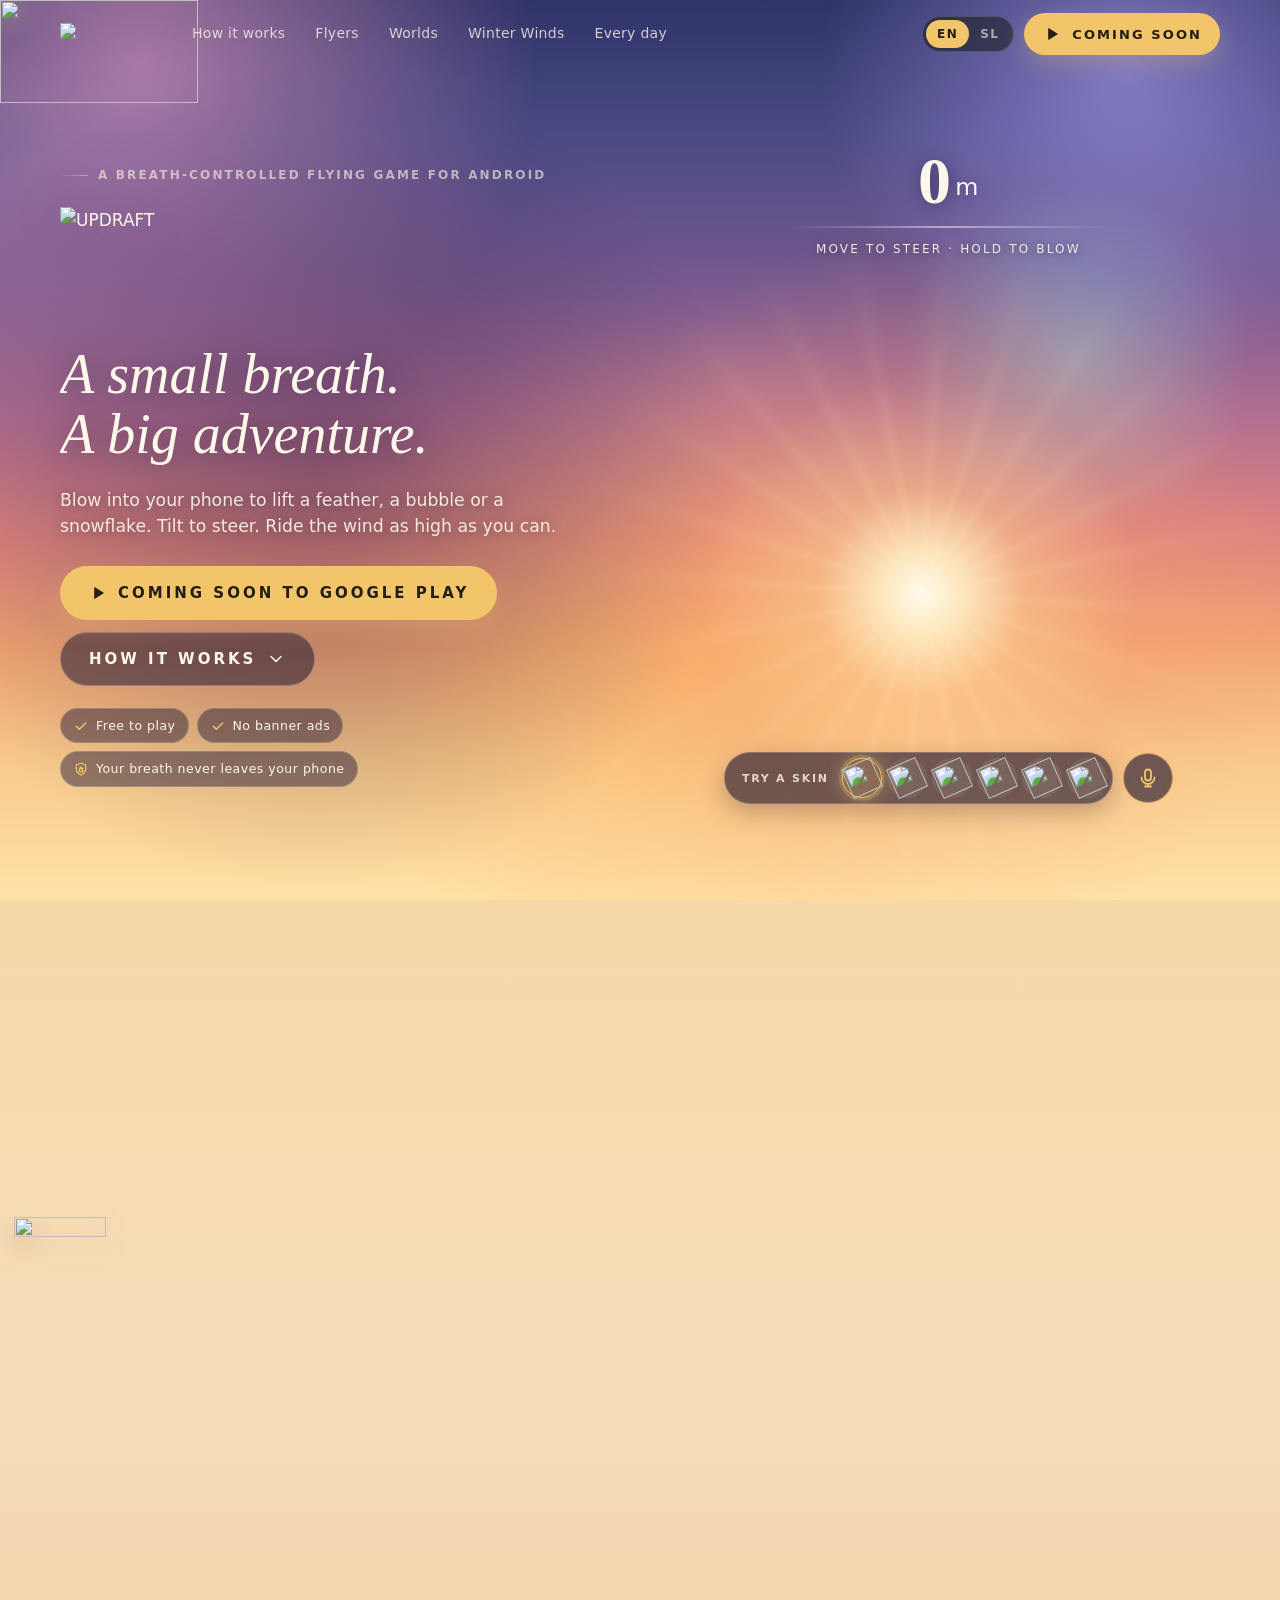
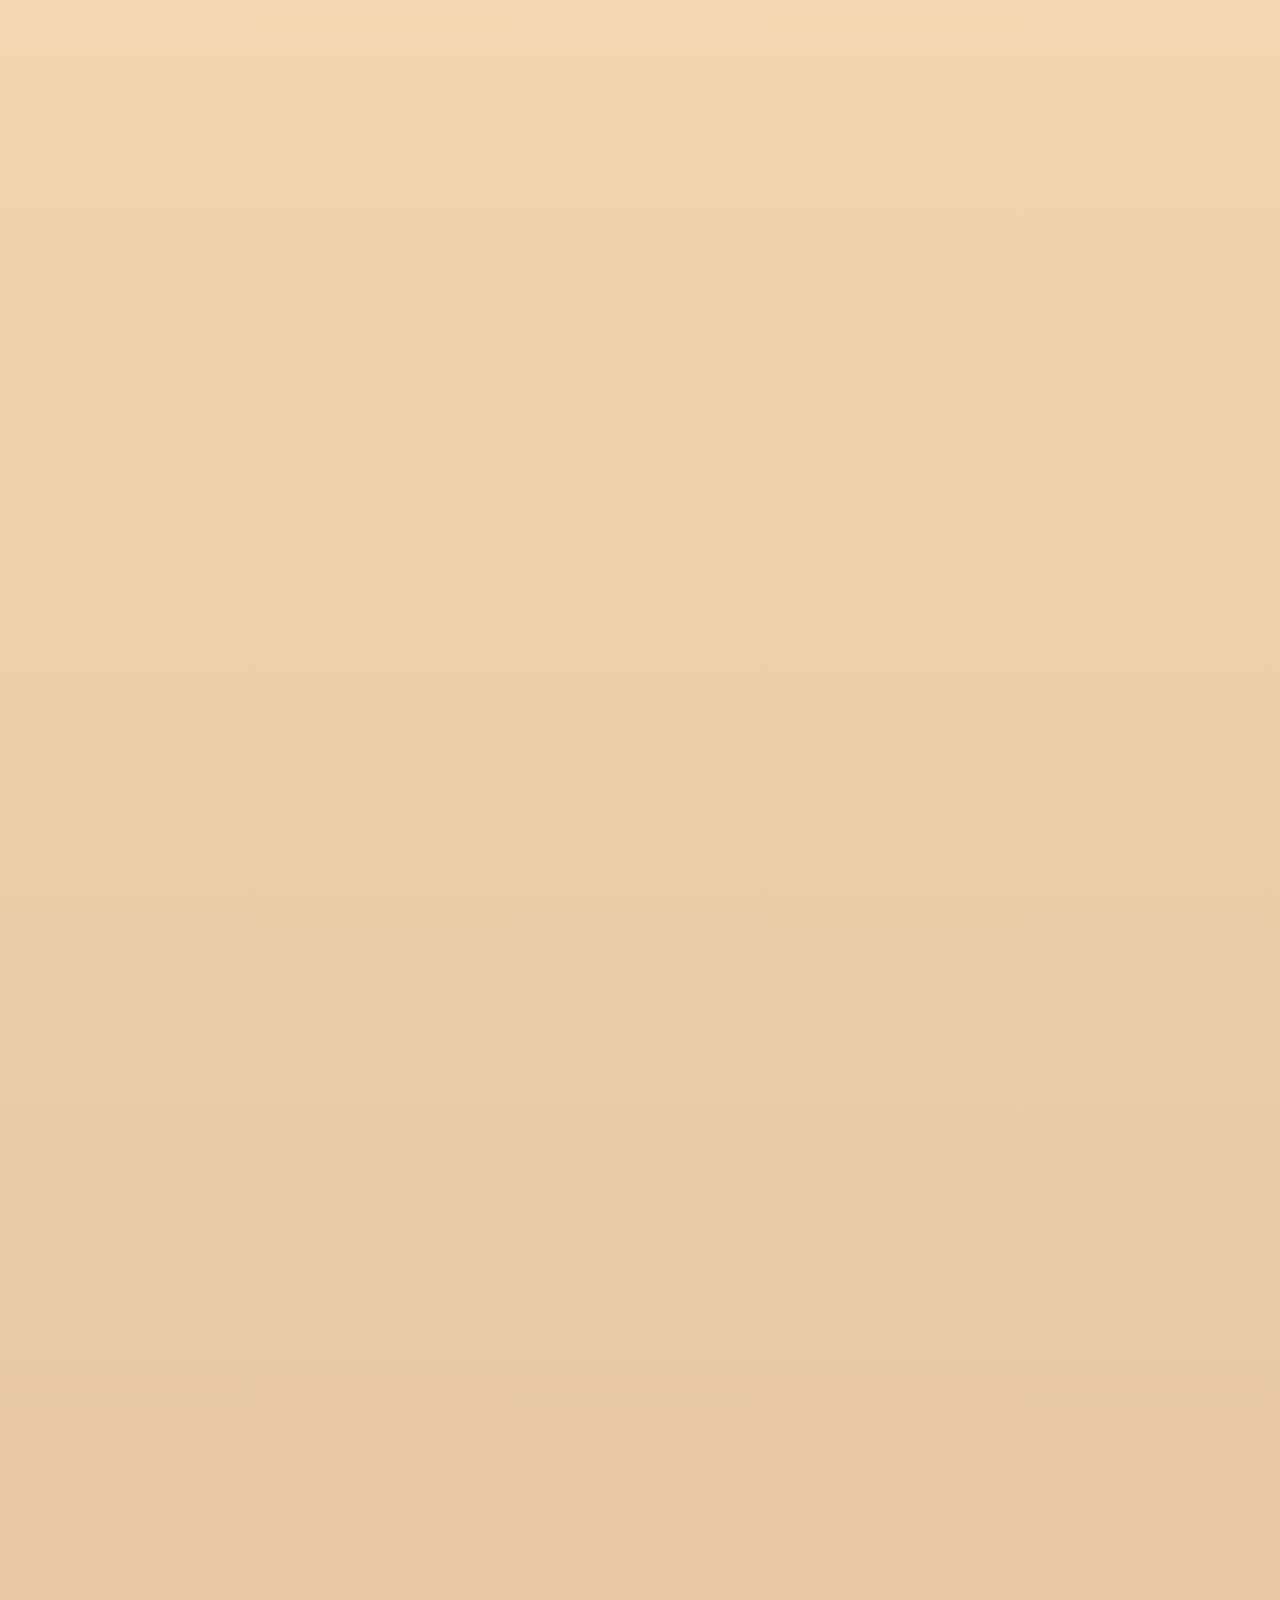
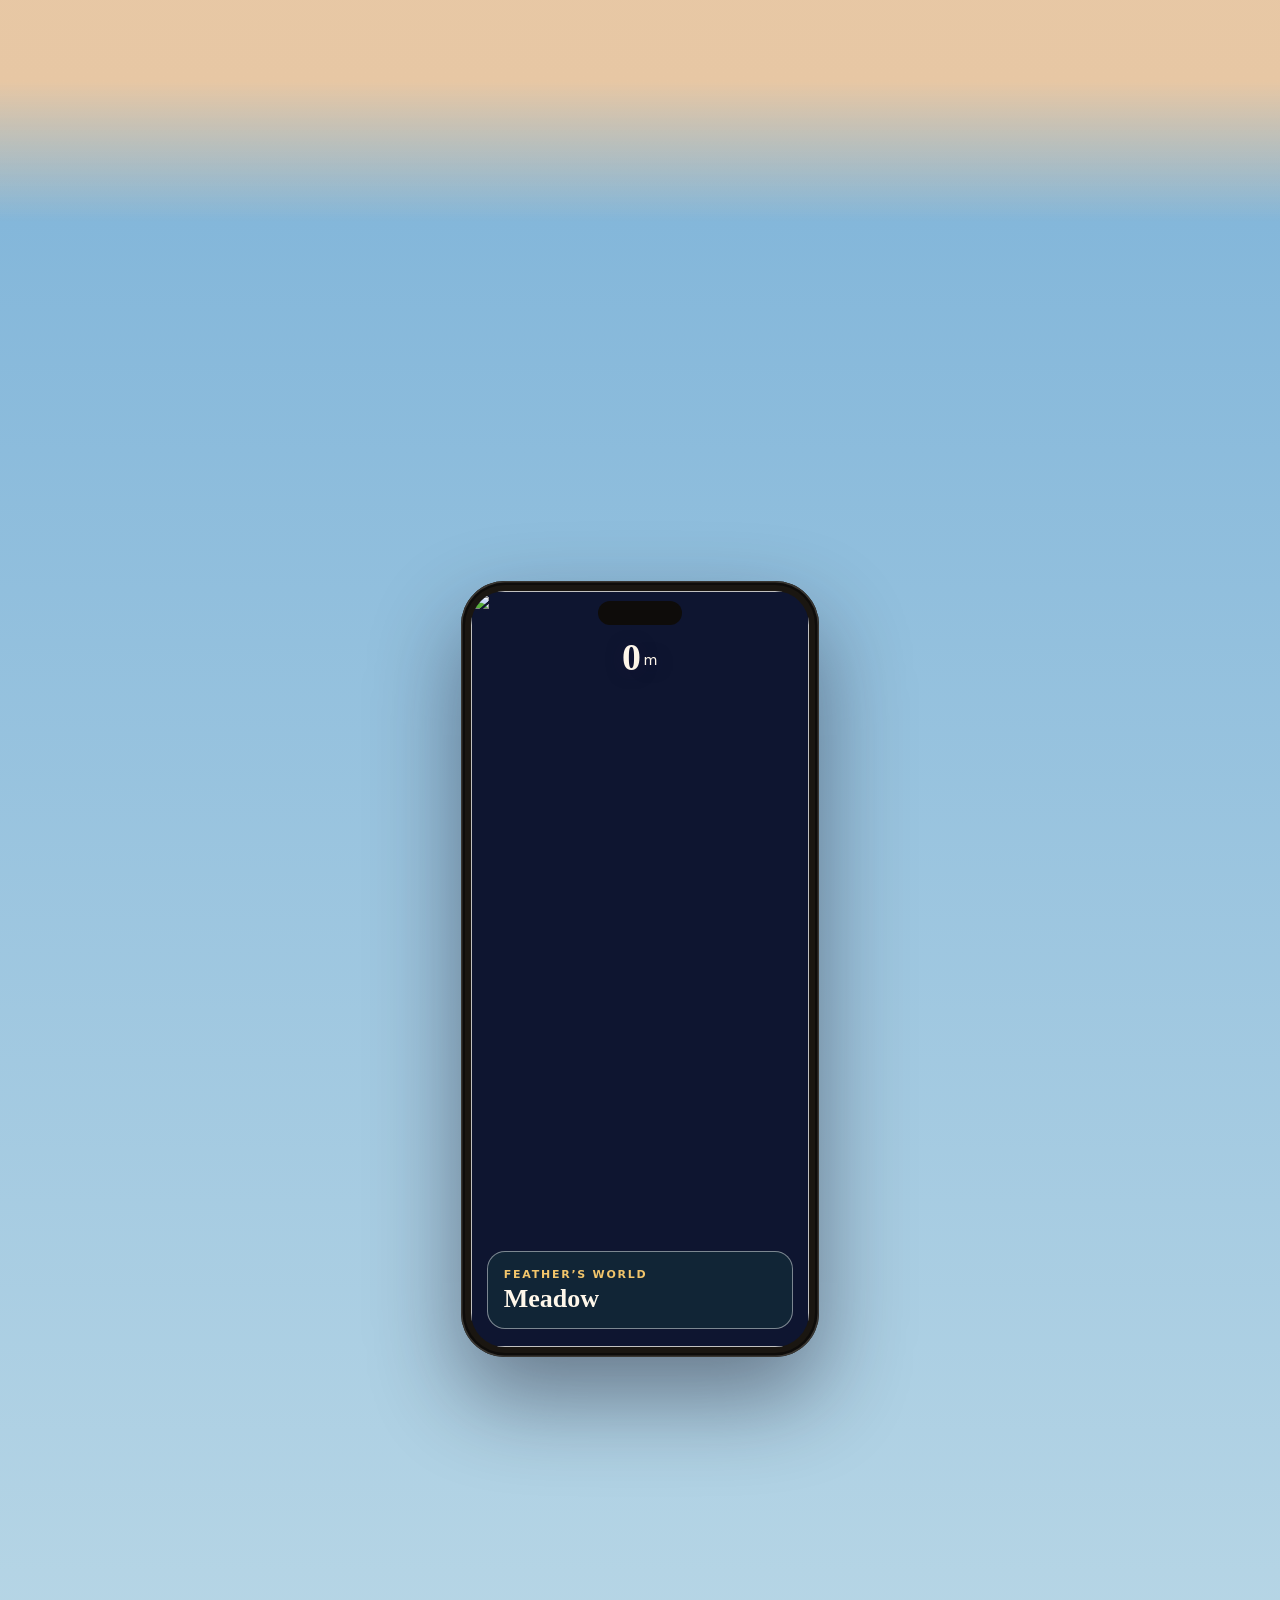
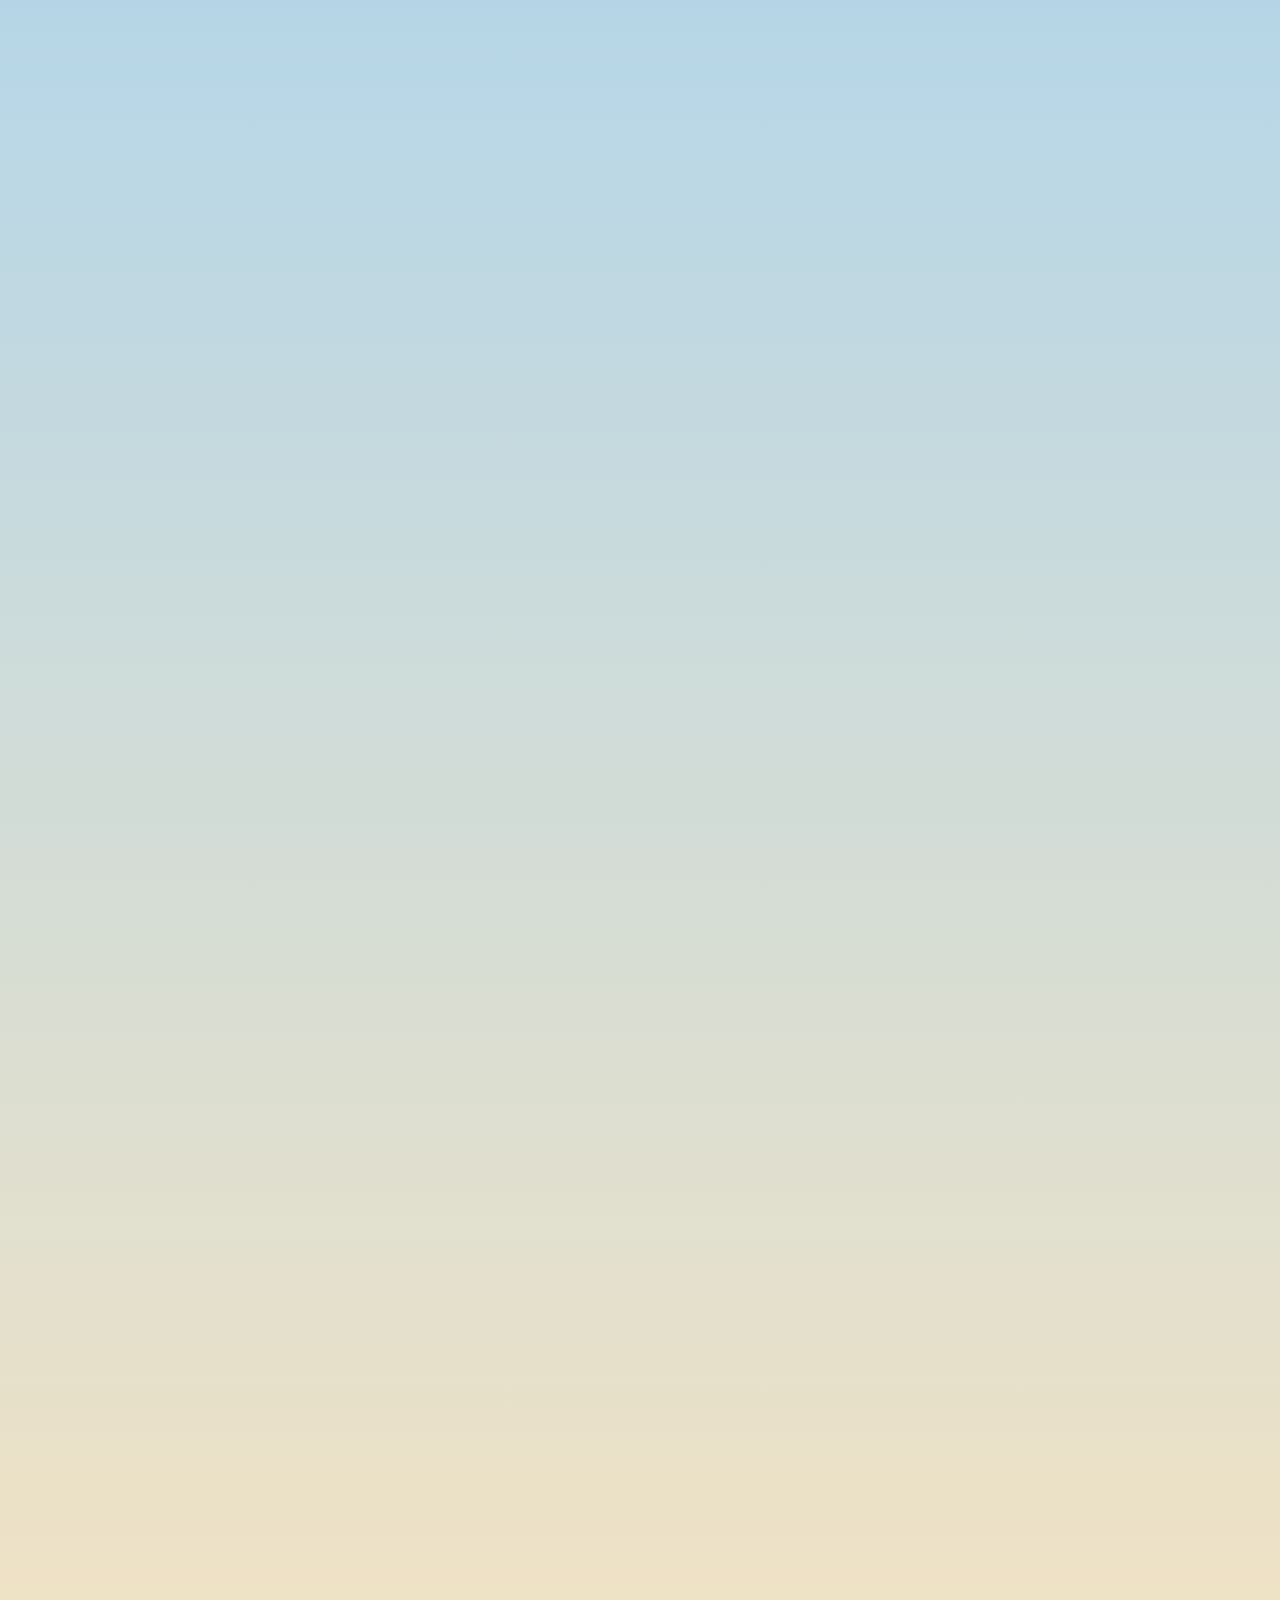
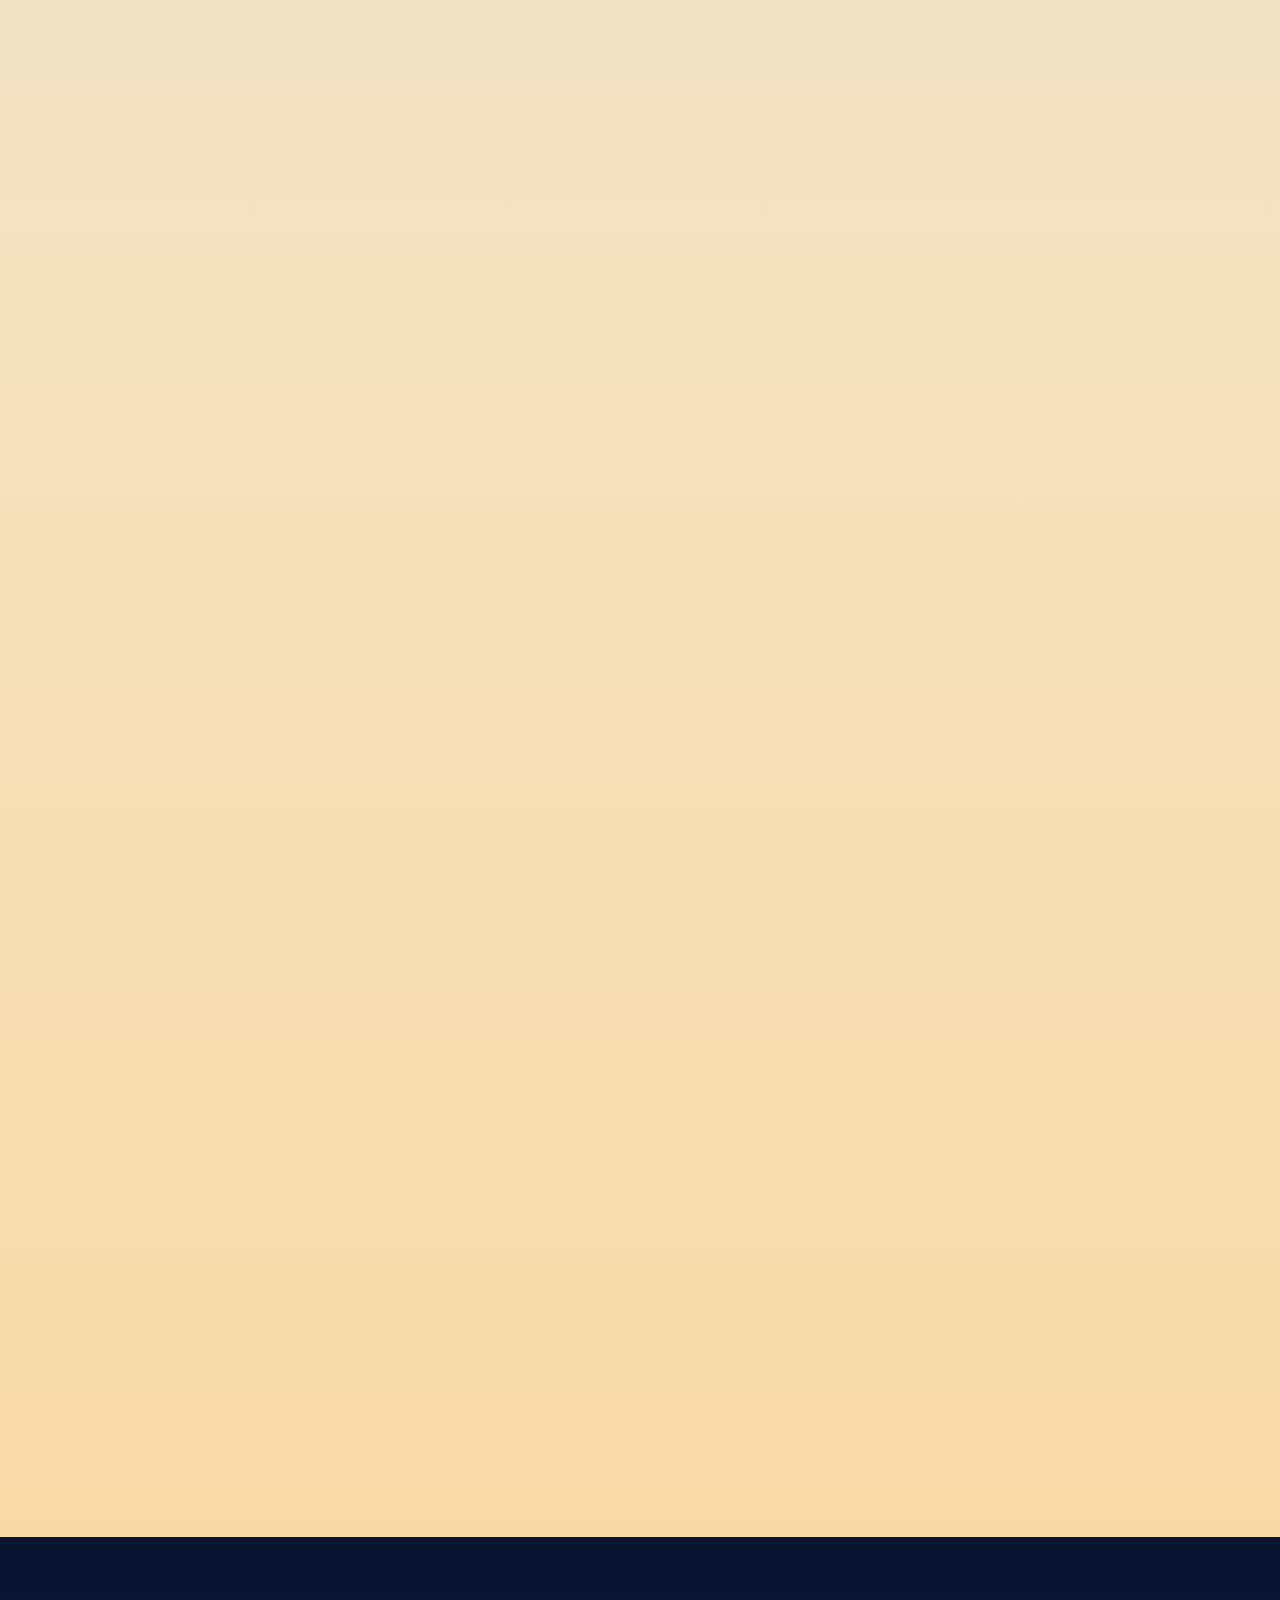
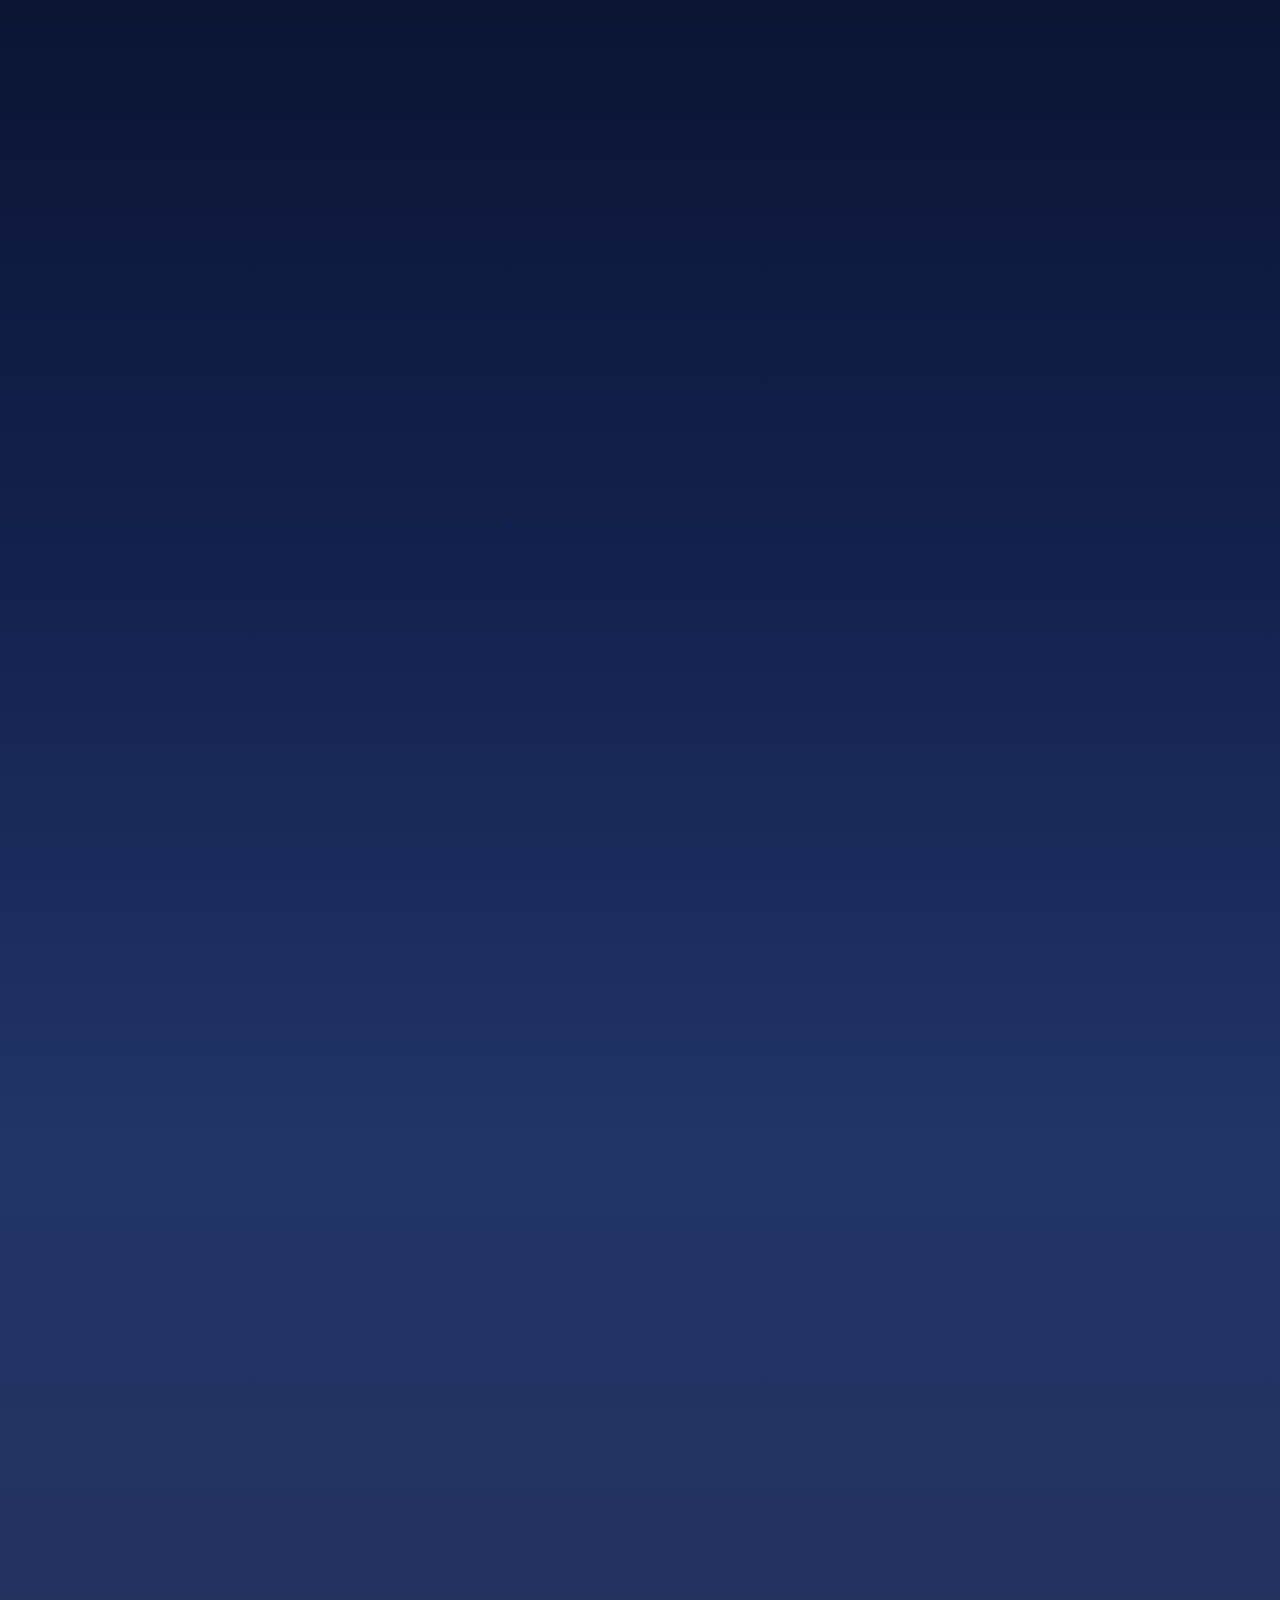
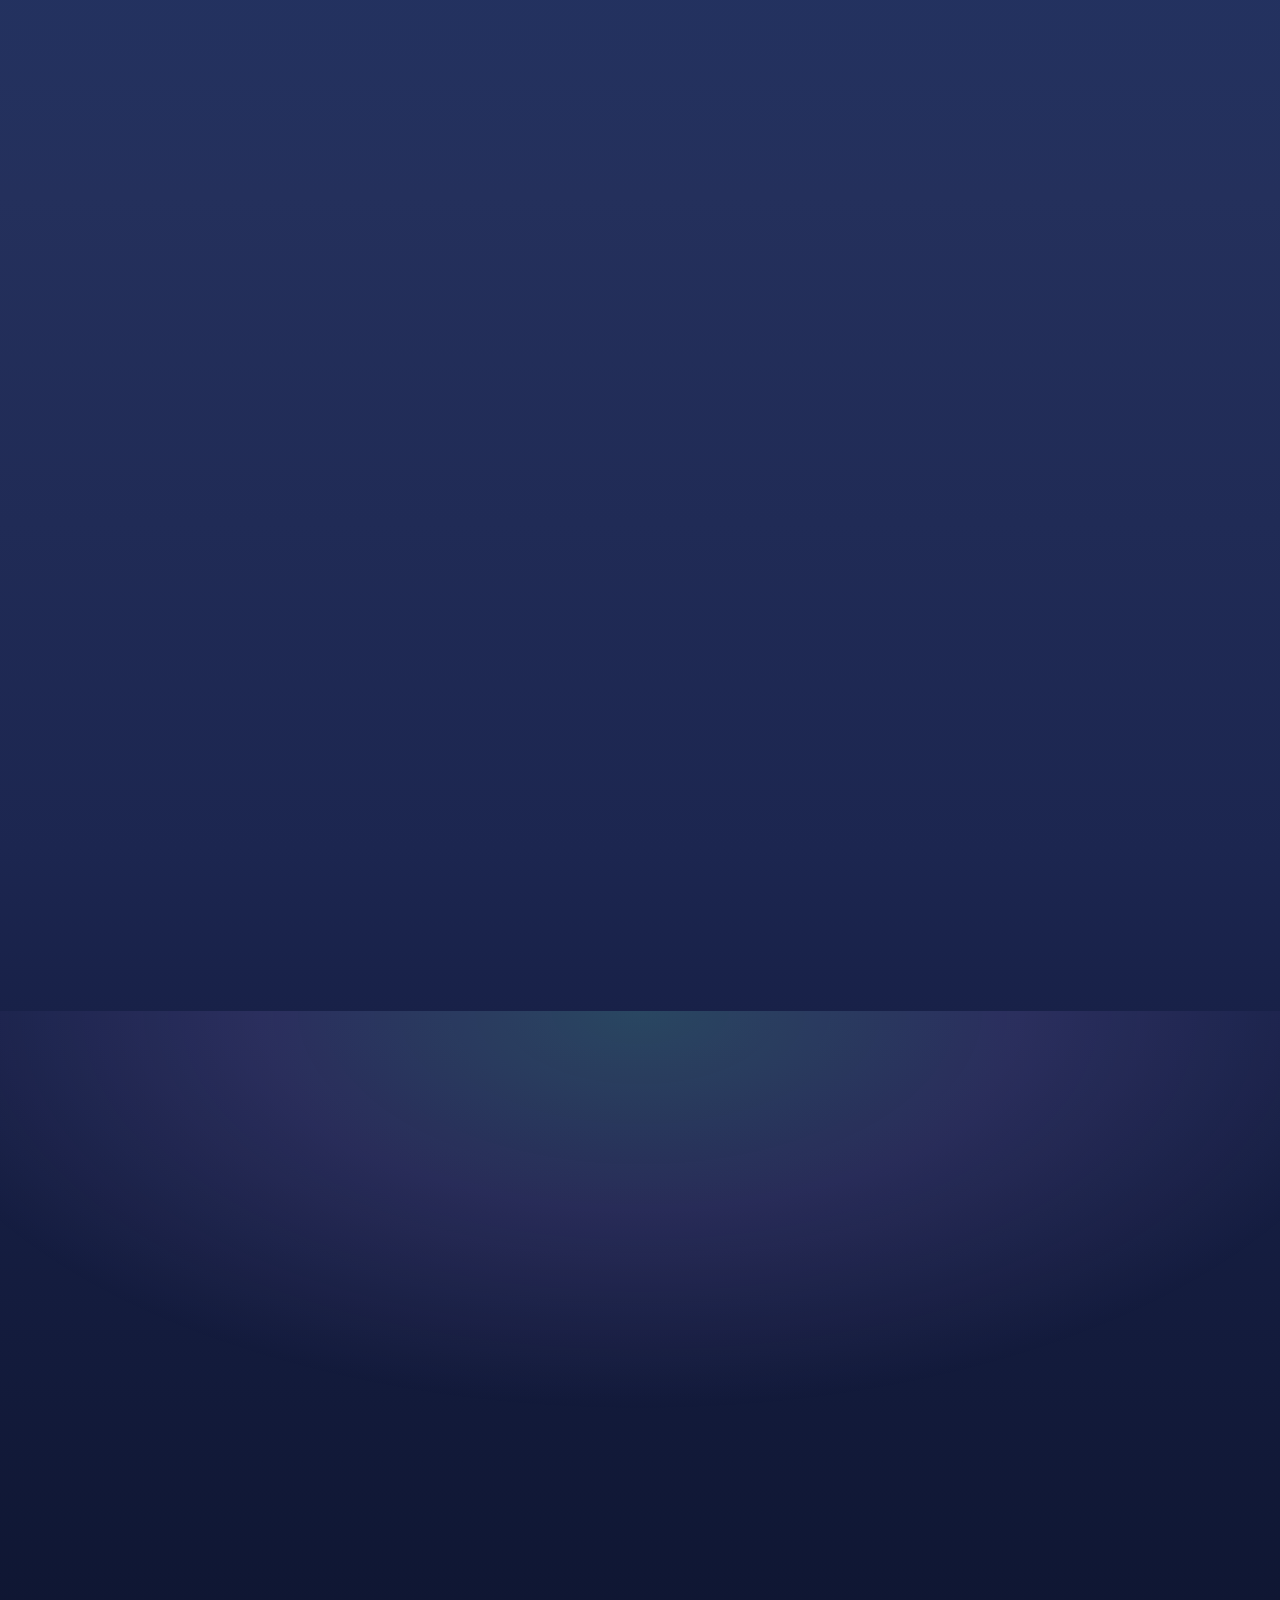
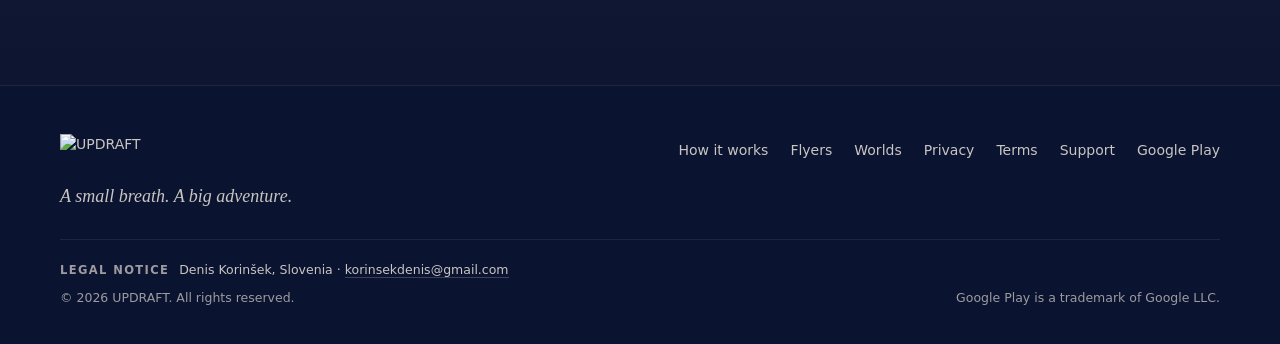
==== index.html @ 382e3b41 "Legal review update: privacy policy, terms, legal notice, com.updraft - Privacy policy rewritten (EN" ====
<!DOCTYPE html>
<html lang="en" class="no-js">
<head>
<meta charset="utf-8">
<meta name="viewport" content="width=device-width, initial-scale=1, viewport-fit=cover">
<title>UPDRAFT — A small breath. A big adventure.</title>
<meta name="description" content="UPDRAFT is a breath-controlled flying game for Android. Blow into your phone to lift a feather, a bubble or a snowflake, tilt to steer and ride the wind as high as you can.">
<meta name="theme-color" content="#4A5674">
<link rel="canonical" href="https://deniskorinsek.github.io/updraft/">
<meta property="og:type" content="website">
<meta property="og:title" content="UPDRAFT — A small breath. A big adventure.">
<meta property="og:description" content="Blow into your phone to lift a feather, a bubble or a snowflake. Tilt to steer. Ride the wind as high as you can. Coming soon to Google Play.">
<meta property="og:image" content="https://deniskorinsek.github.io/updraft/assets/brand/og.jpg">
<meta property="og:image:width" content="1200">
<meta property="og:image:height" content="630">
<meta property="og:url" content="https://deniskorinsek.github.io/updraft/">
<meta property="og:locale" content="en_US">
<meta property="og:locale:alternate" content="sl_SI">
<meta name="twitter:card" content="summary_large_image">
<link rel="icon" href="assets/brand/favicon-32.png" sizes="32x32">
<link rel="icon" href="assets/brand/icon.svg" type="image/svg+xml">
<link rel="apple-touch-icon" href="assets/brand/apple-touch-icon.png">
<link rel="manifest" href="site.webmanifest">
<link rel="preload" href="assets/fonts/cormorant-garamond-latin-600-normal.woff2" as="font" type="font/woff2" crossorigin>
<link rel="preload" href="assets/fonts/cormorant-garamond-latin-500-italic.woff2" as="font" type="font/woff2" crossorigin>
<link rel="preload" href="assets/fonts/jost-latin-400-normal.woff2" as="font" type="font/woff2" crossorigin>
<link rel="stylesheet" href="assets/fonts/fonts.css">
<link rel="stylesheet" href="css/site.css">
<script>document.documentElement.className = document.documentElement.className.replace('no-js', 'js');</script>
<script type="application/ld+json">
{"@context":"https://schema.org","@type":"VideoGame","name":"UPDRAFT","applicationCategory":"Game","operatingSystem":"Android","gamePlatform":"Android","description":"A breath-controlled flying game. Blow into your phone to lift a feather, a bubble or a snowflake, tilt to steer and ride the wind as high as you can.","offers":{"@type":"Offer","price":"0","priceCurrency":"EUR"},"genre":["Arcade","Casual","Skill"]}
</script>
</head>
<body>
<svg xmlns="http://www.w3.org/2000/svg" style="display:none"><symbol id="i-mic" viewBox="0 0 24 24"><path d="M12,3.5 H12 A3,3 0 0 1 15,6.5 V11.5 A3,3 0 0 1 12,14.5 H12 A3,3 0 0 1 9,11.5 V6.5 A3,3 0 0 1 12,3.5 Z" fill="none" stroke="currentColor" stroke-width="1.8" stroke-linecap="round" stroke-linejoin="round"/><path d="M5.5 11.5a6.5 6.5 0 0 0 13 0M12 18v2.5M9 20.5h6" fill="none" stroke="currentColor" stroke-width="1.8" stroke-linecap="round" stroke-linejoin="round"/></symbol><symbol id="i-tilt" viewBox="0 0 24 24"><path d="M10,3.5 H14 A2,2 0 0 1 16,5.5 V16.5 A2,2 0 0 1 14,18.5 H10 A2,2 0 0 1 8,16.5 V5.5 A2,2 0 0 1 10,3.5 Z" fill="none" stroke="currentColor" stroke-width="1.8" stroke-linecap="round" stroke-linejoin="round"/><path d="M3.5 15a8.5 8.5 0 0 0 4.5 5.5M20.5 15a8.5 8.5 0 0 1-4.5 5.5" fill="none" stroke="currentColor" stroke-width="1.8" stroke-linecap="round" stroke-linejoin="round"/><path d="M11 15.5h2" fill="none" stroke="currentColor" stroke-width="1.8" stroke-linecap="round" stroke-linejoin="round"/></symbol><symbol id="i-wind" viewBox="0 0 24 24"><path d="M8.69,11.93 L8.59,11.82 L8.47,11.73 L8.32,11.67 L8.14,11.63 L7.95,11.64 L7.75,11.69 L7.55,11.78 L7.36,11.92 L7.2,12.11 L7.07,12.33 L6.97,12.59 L6.93,12.88 L6.95,13.18 L7.02,13.49 L7.16,13.79 L7.35,14.08 L7.61,14.33 L7.92,14.54 L8.28,14.69 L8.68,14.78 L9.1,14.8 L9.53,14.73 L9.95,14.58 L10.36,14.36 L10.72,14.05 L11.04,13.67 L11.28,13.23 L11.45,12.73 L11.53,12.2 L11.51,11.65 L11.39,11.1 L11.17,10.56 L10.85,10.06 L10.43,9.62 L9.92,9.24 L9.35,8.96 L8.72,8.78 L8.05,8.72 L7.37,8.78 L6.7,8.96 L6.05,9.26 L5.46,9.69 L4.94,10.22 L4.52,10.85 L4.21,11.56 L4.02,12.32 L3.98,13.13 L4.08,13.94 L4.32,14.73 L4.72,15.48 L5.24,16.17 L5.89,16.75 L6.65,17.22 L7.49,17.56 L8.4,17.74 L9.33,17.76 L10.27,17.61 L11.18,17.29 L12.04,16.81 L12.81,16.18 L13.46,15.41 L13.97,14.52 L14.32,13.54 L14.5,12.5 C17.3,12.5 19.3,9.5 22.5,10.1" fill="none" stroke="currentColor" stroke-width="1.8" stroke-linecap="round" stroke-linejoin="round"/></symbol><symbol id="i-wind_dust" viewBox="0 0 24 24"><path d="M12 3c.6 4.2 2.8 6.4 7 7-4.2.6-6.4 2.8-7 7-.6-4.2-2.8-6.4-7-7 4.2-.6 6.4-2.8 7-7z" fill="currentColor"/></symbol><symbol id="i-leaderboard" viewBox="0 0 24 24"><path d="M4 20V13h5v7M9 20V8.5h6V20M15 20v-9h5v9" fill="none" stroke="currentColor" stroke-width="1.8" stroke-linecap="round" stroke-linejoin="round"/><path d="M3 20h18" fill="none" stroke="currentColor" stroke-width="1.8" stroke-linecap="round" stroke-linejoin="round"/></symbol><symbol id="i-calendar" viewBox="0 0 24 24"><path d="M6.5,5.5 H17.5 A2.5,2.5 0 0 1 20,8.0 V17.5 A2.5,2.5 0 0 1 17.5,20.0 H6.5 A2.5,2.5 0 0 1 4,17.5 V8.0 A2.5,2.5 0 0 1 6.5,5.5 Z" fill="none" stroke="currentColor" stroke-width="1.8" stroke-linecap="round" stroke-linejoin="round"/><path d="M4 10h16M8.5 3.5v4M15.5 3.5v4" fill="none" stroke="currentColor" stroke-width="1.8" stroke-linecap="round" stroke-linejoin="round"/></symbol><symbol id="i-challenges" viewBox="0 0 24 24"><path d="M8 4h8v5a4 4 0 0 1-8 0V4z" fill="none" stroke="currentColor" stroke-width="1.8" stroke-linecap="round" stroke-linejoin="round"/><path d="M8 6H5.5a2.5 2.5 0 0 0 2.8 4M16 6h2.5a2.5 2.5 0 0 1-2.8 4" fill="none" stroke="currentColor" stroke-width="1.8" stroke-linecap="round" stroke-linejoin="round"/><path d="M12 13v4M8.5 20h7M10 17h4" fill="none" stroke="currentColor" stroke-width="1.8" stroke-linecap="round" stroke-linejoin="round"/></symbol><symbol id="i-collection" viewBox="0 0 24 24"><path d="M5.5,4 H9.5 A1.5,1.5 0 0 1 11,5.5 V9.5 A1.5,1.5 0 0 1 9.5,11 H5.5 A1.5,1.5 0 0 1 4,9.5 V5.5 A1.5,1.5 0 0 1 5.5,4 Z" fill="none" stroke="currentColor" stroke-width="1.8" stroke-linecap="round" stroke-linejoin="round"/><path d="M14.5,4 H18.5 A1.5,1.5 0 0 1 20,5.5 V9.5 A1.5,1.5 0 0 1 18.5,11 H14.5 A1.5,1.5 0 0 1 13,9.5 V5.5 A1.5,1.5 0 0 1 14.5,4 Z" fill="none" stroke="currentColor" stroke-width="1.8" stroke-linecap="round" stroke-linejoin="round"/><path d="M5.5,13 H9.5 A1.5,1.5 0 0 1 11,14.5 V18.5 A1.5,1.5 0 0 1 9.5,20 H5.5 A1.5,1.5 0 0 1 4,18.5 V14.5 A1.5,1.5 0 0 1 5.5,13 Z" fill="none" stroke="currentColor" stroke-width="1.8" stroke-linecap="round" stroke-linejoin="round"/><path d="M14.5,13 H18.5 A1.5,1.5 0 0 1 20,14.5 V18.5 A1.5,1.5 0 0 1 18.5,20 H14.5 A1.5,1.5 0 0 1 13,18.5 V14.5 A1.5,1.5 0 0 1 14.5,13 Z" fill="none" stroke="currentColor" stroke-width="1.8" stroke-linecap="round" stroke-linejoin="round"/></symbol><symbol id="i-trail" viewBox="0 0 24 24"><path d="M3.5 16.5c3.5 0 4.5-3 8-3s4.5 3 9 3" fill="none" stroke="currentColor" stroke-width="1.8" stroke-linecap="round" stroke-linejoin="round"/><path d="M3.5 11c3 0 4-2.2 7-2.2" fill="none" stroke="currentColor" stroke-width="1.4" stroke-linecap="round" stroke-linejoin="round"/><path d="M15.4,8.5 a1.6,1.6 0 1,0 3.2,0 a1.6,1.6 0 1,0 -3.2,0" fill="currentColor"/><path d="M18.9,12.5 a1.1,1.1 0 1,0 2.2,0 a1.1,1.1 0 1,0 -2.2,0" fill="currentColor"/></symbol><symbol id="i-badge" viewBox="0 0 24 24"><path d="M6.5,9.5 a5.5,5.5 0 1,0 11.0,0 a5.5,5.5 0 1,0 -11.0,0" fill="none" stroke="currentColor" stroke-width="1.8" stroke-linecap="round" stroke-linejoin="round"/><path d="M9 14.2L7.6 20.5l4.4-2.3 4.4 2.3-1.4-6.3" fill="none" stroke="currentColor" stroke-width="1.8" stroke-linecap="round" stroke-linejoin="round"/></symbol><symbol id="i-privacy" viewBox="0 0 24 24"><path d="M12 3l7 3v6c0 4-3 7-7 9-4-2-7-5-7-9V6z" fill="none" stroke="currentColor" stroke-width="1.8" stroke-linecap="round" stroke-linejoin="round"/><path d="M10.5,11.5 H13.5 A1,1 0 0 1 14.5,12.5 V15.0 A1,1 0 0 1 13.5,16.0 H10.5 A1,1 0 0 1 9.5,15.0 V12.5 A1,1 0 0 1 10.5,11.5 Z" fill="none" stroke="currentColor" stroke-width="1.8" stroke-linecap="round" stroke-linejoin="round"/><path d="M10.5 11.5v-1a1.5 1.5 0 0 1 3 0v1" fill="none" stroke="currentColor" stroke-width="1.8" stroke-linecap="round" stroke-linejoin="round"/></symbol><symbol id="i-touch" viewBox="0 0 24 24"><path d="M10 11V5.5a1.5 1.5 0 0 1 3 0v6" fill="none" stroke="currentColor" stroke-width="1.8" stroke-linecap="round" stroke-linejoin="round"/><path d="M13 10.5a1.5 1.5 0 0 1 3 0v1.5M16 11.2a1.5 1.5 0 0 1 3 .3V15a6 6 0 0 1-6 6h-1.2a6 6 0 0 1-4.6-2.2L4.8 15.6a1.5 1.5 0 0 1 2.3-1.9L10 16" fill="none" stroke="currentColor" stroke-width="1.8" stroke-linecap="round" stroke-linejoin="round"/></symbol><symbol id="i-download" viewBox="0 0 24 24"><path d="M12 4v11M7.5 10.5L12 15l4.5-4.5" fill="none" stroke="currentColor" stroke-width="1.8" stroke-linecap="round" stroke-linejoin="round"/><path d="M5 19.5h14" fill="none" stroke="currentColor" stroke-width="1.8" stroke-linecap="round" stroke-linejoin="round"/></symbol><symbol id="i-external" viewBox="0 0 24 24"><path d="M14 4h6v6M20 4l-8.5 8.5" fill="none" stroke="currentColor" stroke-width="1.8" stroke-linecap="round" stroke-linejoin="round"/><path d="M18 14v4.5a1.5 1.5 0 0 1-1.5 1.5h-11A1.5 1.5 0 0 1 4 18.5v-11A1.5 1.5 0 0 1 5.5 6H10" fill="none" stroke="currentColor" stroke-width="1.8" stroke-linecap="round" stroke-linejoin="round"/></symbol><symbol id="i-language" viewBox="0 0 24 24"><path d="M3.5,12 a8.5,8.5 0 1,0 17.0,0 a8.5,8.5 0 1,0 -17.0,0" fill="none" stroke="currentColor" stroke-width="1.8" stroke-linecap="round" stroke-linejoin="round"/><path d="M3.5 12h17M12 3.5c2.5 2.4 3.6 5.2 3.6 8.5s-1.1 6.1-3.6 8.5c-2.5-2.4-3.6-5.2-3.6-8.5S9.5 5.9 12 3.5z" fill="none" stroke="currentColor" stroke-width="1.8" stroke-linecap="round" stroke-linejoin="round"/></symbol><symbol id="i-close" viewBox="0 0 24 24"><path d="M6 6l12 12M18 6L6 18" fill="none" stroke="currentColor" stroke-width="1.8" stroke-linecap="round" stroke-linejoin="round"/></symbol><symbol id="i-chevron_right" viewBox="0 0 24 24"><path d="M9 6l6 6-6 6" fill="none" stroke="currentColor" stroke-width="1.8" stroke-linecap="round" stroke-linejoin="round"/></symbol><symbol id="i-chevron_down" viewBox="0 0 24 24"><path d="M6 9l6 6 6-6" fill="none" stroke="currentColor" stroke-width="1.8" stroke-linecap="round" stroke-linejoin="round"/></symbol><symbol id="i-play" viewBox="0 0 24 24"><path d="M8 5.5v13l10.5-6.5z" fill="currentColor"/></symbol><symbol id="i-help" viewBox="0 0 24 24"><path d="M3.5,12 a8.5,8.5 0 1,0 17.0,0 a8.5,8.5 0 1,0 -17.0,0" fill="none" stroke="currentColor" stroke-width="1.8" stroke-linecap="round" stroke-linejoin="round"/><path d="M9.6 9.6a2.5 2.5 0 1 1 3.6 2.2c-.8.4-1.2 1-1.2 1.8v.4" fill="none" stroke="currentColor" stroke-width="1.8" stroke-linecap="round" stroke-linejoin="round"/><path d="M12 16.6v.4" fill="none" stroke="currentColor" stroke-width="2.4" stroke-linecap="round" stroke-linejoin="round"/></symbol><symbol id="i-feedback" viewBox="0 0 24 24"><path d="M5 4.5h14A1.5 1.5 0 0 1 20.5 6v8.5A1.5 1.5 0 0 1 19 16h-7.5L7 19.5V16H5a1.5 1.5 0 0 1-1.5-1.5V6A1.5 1.5 0 0 1 5 4.5z" fill="none" stroke="currentColor" stroke-width="1.8" stroke-linecap="round" stroke-linejoin="round"/><path d="M8 9h8M8 12h5" fill="none" stroke="currentColor" stroke-width="1.8" stroke-linecap="round" stroke-linejoin="round"/></symbol><symbol id="i-mic_off" viewBox="0 0 24 24"><path d="M9 9V6.5a3 3 0 0 1 6 0v5" fill="none" stroke="currentColor" stroke-width="1.8" stroke-linecap="round" stroke-linejoin="round"/><path d="M5.5 11.5a6.5 6.5 0 0 0 10.8 4.9M18.5 11.5c0 .7-.1 1.4-.3 2M12 18v2.5M9 20.5h6" fill="none" stroke="currentColor" stroke-width="1.8" stroke-linecap="round" stroke-linejoin="round"/><path d="M4 4l16 16" fill="none" stroke="currentColor" stroke-width="1.8" stroke-linecap="round" stroke-linejoin="round"/></symbol><symbol id="i-snowflake" viewBox="0 0 24 24"><path d="M12 3v18M4.2 7.5l15.6 9M4.2 16.5l15.6-9" fill="none" stroke="currentColor" stroke-width="1.8" stroke-linecap="round" stroke-linejoin="round"/><path d="M9.5 4.5L12 6.5l2.5-2M9.5 19.5l2.5-2 2.5 2M4 10.6l3 .6-.9 3M20 13.4l-3-.6.9-3M4 13.4l3-.6-.9-3M20 10.6l-3 .6.9 3" fill="none" stroke="currentColor" stroke-width="1.8" stroke-linecap="round" stroke-linejoin="round"/></symbol><symbol id="i-gift" viewBox="0 0 24 24"><path d="M6.0,9.5 H18.0 A1.5,1.5 0 0 1 19.5,11.0 V18.5 A1.5,1.5 0 0 1 18.0,20.0 H6.0 A1.5,1.5 0 0 1 4.5,18.5 V11.0 A1.5,1.5 0 0 1 6.0,9.5 Z" fill="none" stroke="currentColor" stroke-width="1.8" stroke-linecap="round" stroke-linejoin="round"/><path d="M3.5 9.5h17M12 9.5V20" fill="none" stroke="currentColor" stroke-width="1.8" stroke-linecap="round" stroke-linejoin="round"/><path d="M12 9.5c-1.6-3.4-5.6-3.6-5.6-1.4 0 1.4 3 1.4 5.6 1.4zm0 0c1.6-3.4 5.6-3.6 5.6-1.4 0 1.4-3 1.4-5.6 1.4z" fill="none" stroke="currentColor" stroke-width="1.8" stroke-linecap="round" stroke-linejoin="round"/></symbol><symbol id="i-sleigh" viewBox="0 0 24 24"><path d="M3.5 16.5h13.5c2 0 3.5-1.3 3.5-3" fill="none" stroke="currentColor" stroke-width="1.8" stroke-linecap="round" stroke-linejoin="round"/><path d="M5.5 16.5c-1.8-1.6-2.4-4-1.8-6.4h6.8l2.2 3.4h4.8" fill="none" stroke="currentColor" stroke-width="1.8" stroke-linecap="round" stroke-linejoin="round"/><path d="M7 16.5v2.5M14 16.5v2.5M5 19h12.5" fill="none" stroke="currentColor" stroke-width="1.8" stroke-linecap="round" stroke-linejoin="round"/><path d="M17.5 3.5l.8 1.7 1.9.3-1.4 1.3.3 1.9-1.6-.9-1.7.9.4-1.9-1.4-1.3 1.9-.3z" fill="currentColor"/></symbol><symbol id="i-perfect" viewBox="0 0 24 24"><path d="M12 3c.6 4.2 2.8 6.4 7 7-4.2.6-6.4 2.8-7 7-.6-4.2-2.8-6.4-7-7 4.2-.6 6.4-2.8 7-7z" fill="none" stroke="currentColor" stroke-width="1.8" stroke-linecap="round" stroke-linejoin="round"/></symbol><symbol id="i-near_miss" viewBox="0 0 24 24"><path d="M13 21l4-9.5 4 9.5z" fill="none" stroke="currentColor" stroke-width="1.8" stroke-linecap="round" stroke-linejoin="round"/><path d="M2.5 15.5C6 12 10 9.4 15.2 8.4" fill="none" stroke="currentColor" stroke-width="1.8" stroke-linecap="round" stroke-linejoin="round"/><path d="M2.5 10.6c2.2-1.7 4.6-2.9 7.4-3.6" fill="none" stroke="currentColor" stroke-width="1.8" stroke-linecap="round" stroke-linejoin="round"/><path d="M16.3,7.8 a1.7,1.7 0 1,0 3.4,0 a1.7,1.7 0 1,0 -3.4,0" fill="currentColor"/></symbol><symbol id="i-missions" viewBox="0 0 24 24"><path d="M7.0,3.5 H17.0 A2.5,2.5 0 0 1 19.5,6.0 V18.0 A2.5,2.5 0 0 1 17.0,20.5 H7.0 A2.5,2.5 0 0 1 4.5,18.0 V6.0 A2.5,2.5 0 0 1 7.0,3.5 Z" fill="none" stroke="currentColor" stroke-width="1.8" stroke-linecap="round" stroke-linejoin="round"/><path d="M8.5 9l2 2 4-4M8.5 15.5h7" fill="none" stroke="currentColor" stroke-width="1.8" stroke-linecap="round" stroke-linejoin="round"/></symbol><symbol id="i-chest" viewBox="0 0 24 24"><path d="M6,10 H18 A2,2 0 0 1 20,12 V18 A2,2 0 0 1 18,20 H6 A2,2 0 0 1 4,18 V12 A2,2 0 0 1 6,10 Z" fill="none" stroke="currentColor" stroke-width="1.8" stroke-linecap="round" stroke-linejoin="round"/><path d="M3.5 6.8h17V10h-17z" fill="none" stroke="currentColor" stroke-width="1.8" stroke-linecap="round" stroke-linejoin="round"/><path d="M12 6.8V20" fill="none" stroke="currentColor" stroke-width="1.8" stroke-linecap="round" stroke-linejoin="round"/><path d="M12 6.8c-1.5-3-5-3.2-5-1.2 0 1.3 2.6 1.2 5 1.2zm0 0c1.5-3 5-3.2 5-1.2 0 1.3-2.6 1.2-5 1.2z" fill="none" stroke="currentColor" stroke-width="1.8" stroke-linecap="round" stroke-linejoin="round"/></symbol><symbol id="i-altitude" viewBox="0 0 24 24"><path d="M12 20V5M6.5 10.5L12 5l5.5 5.5" fill="none" stroke="currentColor" stroke-width="1.8" stroke-linecap="round" stroke-linejoin="round"/><path d="M5 20h14" fill="none" stroke="currentColor" stroke-width="1.8" stroke-linecap="round" stroke-linejoin="round"/></symbol><symbol id="i-feather" viewBox="0 0 24 24"><path d="M5 19C8.5 11 13 6.5 20 4c-1.2 6.5-5.5 11.5-12.6 13.6" fill="none" stroke="currentColor" stroke-width="1.8" stroke-linecap="round" stroke-linejoin="round"/><path d="M5 19l9-9" fill="none" stroke="currentColor" stroke-width="1.8" stroke-linecap="round" stroke-linejoin="round"/></symbol><symbol id="i-bubble" viewBox="0 0 24 24"><path d="M4,12 a8,8 0 1,0 16,0 a8,8 0 1,0 -16,0" fill="none" stroke="currentColor" stroke-width="1.8" stroke-linecap="round" stroke-linejoin="round"/><path d="M7.8 10a4.6 4.6 0 0 1 3-3.2" fill="none" stroke="currentColor" stroke-width="1.8" stroke-linecap="round" stroke-linejoin="round"/></symbol><symbol id="i-star" viewBox="0 0 24 24"><path d="M12 3.6l2.5 5.2 5.7.8-4.1 4 1 5.6-5.1-2.7-5.1 2.7 1-5.6-4.1-4 5.7-.8z" fill="none" stroke="currentColor" stroke-width="1.8" stroke-linecap="round" stroke-linejoin="round"/></symbol><symbol id="i-check" viewBox="0 0 24 24"><path d="M5 12.5l4.5 4.5L19 7.5" fill="none" stroke="currentColor" stroke-width="2.2" stroke-linecap="round" stroke-linejoin="round"/></symbol><symbol id="i-level" viewBox="0 0 24 24"><path d="M12 3.5l7.5 4.3v8.4L12 20.5l-7.5-4.3V7.8z" fill="none" stroke="currentColor" stroke-width="1.8" stroke-linecap="round" stroke-linejoin="round"/><path d="M9.5 12.5l2 2 3.5-4" fill="none" stroke="currentColor" stroke-width="1.8" stroke-linecap="round" stroke-linejoin="round"/></symbol><symbol id="i-gust_window" viewBox="0 0 24 24"><path d="M4.5,12 a7.5,7.5 0 1,0 15.0,0 a7.5,7.5 0 1,0 -15.0,0" fill="none" stroke="currentColor" stroke-width="1.4" stroke-linecap="round" stroke-linejoin="round"/><path d="M12 2.5v2M12 19.5v2M2.5 12h2M19.5 12h2" fill="none" stroke="currentColor" stroke-width="1.8" stroke-linecap="round" stroke-linejoin="round"/><path d="M12 8.6c.3 2 1.3 3 3.4 3.4-2 .3-3 1.3-3.4 3.4-.3-2-1.3-3-3.4-3.4 2-.3 3-1.3 3.4-3.4z" fill="currentColor"/></symbol><symbol id="i-slipstream" viewBox="0 0 24 24"><path d="M3 16c4-1 7-4 9-8s5-4.5 9-4.5" fill="none" stroke="currentColor" stroke-width="1.8" stroke-linecap="round" stroke-linejoin="round"/><path d="M3 20c4.5-.8 8-3.2 10.6-6.6" fill="none" stroke="currentColor" stroke-width="1.8" stroke-linecap="round" stroke-linejoin="round"/><path d="M3 12c2.6-.6 4.6-2 6-3.8" fill="none" stroke="currentColor" stroke-width="1.8" stroke-linecap="round" stroke-linejoin="round"/><path d="M17.5 2.4l3.5 1.1-2.4 2.8" fill="none" stroke="currentColor" stroke-width="1.8" stroke-linecap="round" stroke-linejoin="round"/></symbol><symbol id="i-shop" viewBox="0 0 24 24"><path d="M5 8h14l-1.2 11.5a1.5 1.5 0 0 1-1.5 1.5H7.7a1.5 1.5 0 0 1-1.5-1.5L5 8z" fill="none" stroke="currentColor" stroke-width="1.8" stroke-linecap="round" stroke-linejoin="round"/><path d="M9 8V6.5a3 3 0 0 1 6 0V8" fill="none" stroke="currentColor" stroke-width="1.8" stroke-linecap="round" stroke-linejoin="round"/></symbol><symbol id="i-ad" viewBox="0 0 24 24"><path d="M6,5 H18 A3,3 0 0 1 21,8 V16 A3,3 0 0 1 18,19 H6 A3,3 0 0 1 3,16 V8 A3,3 0 0 1 6,5 Z" fill="none" stroke="currentColor" stroke-width="1.8" stroke-linecap="round" stroke-linejoin="round"/><path d="M10 9.5v5l4.5-2.5z" fill="currentColor"/></symbol><symbol id="i-phone" viewBox="0 0 24 24"><path d="M9.2,3 H14.8 A2.2,2.2 0 0 1 17,5.2 V18.8 A2.2,2.2 0 0 1 14.8,21 H9.2 A2.2,2.2 0 0 1 7,18.8 V5.2 A2.2,2.2 0 0 1 9.2,3 Z" fill="none" stroke="currentColor" stroke-width="1.8" stroke-linecap="round" stroke-linejoin="round"/><path d="M11 18h2" fill="none" stroke="currentColor" stroke-width="1.8" stroke-linecap="round" stroke-linejoin="round"/></symbol><symbol id="i-calibrate" viewBox="0 0 24 24"><path d="M4.5,12 a7.5,7.5 0 1,0 15.0,0 a7.5,7.5 0 1,0 -15.0,0" fill="none" stroke="currentColor" stroke-width="1.8" stroke-linecap="round" stroke-linejoin="round"/><path d="M9,12 a3,3 0 1,0 6,0 a3,3 0 1,0 -6,0" fill="none" stroke="currentColor" stroke-width="1.8" stroke-linecap="round" stroke-linejoin="round"/><path d="M12 2.5v3M12 18.5v3M2.5 12h3M18.5 12h3" fill="none" stroke="currentColor" stroke-width="1.8" stroke-linecap="round" stroke-linejoin="round"/></symbol><symbol id="i-trash" viewBox="0 0 24 24"><path d="M4.5 7h15M9.5 7V5h5v2" fill="none" stroke="currentColor" stroke-width="1.8" stroke-linecap="round" stroke-linejoin="round"/><path d="M6.5 7l1 12.5h9l1-12.5" fill="none" stroke="currentColor" stroke-width="1.8" stroke-linecap="round" stroke-linejoin="round"/><path d="M10.2 10.5v6M13.8 10.5v6" fill="none" stroke="currentColor" stroke-width="1.8" stroke-linecap="round" stroke-linejoin="round"/></symbol><symbol id="i-cloud_off" viewBox="0 0 24 24"><path d="M7 18.5a4.5 4.5 0 0 1-.5-9 6 6 0 0 1 11.6 1.6 3.7 3.7 0 0 1-.6 7.4z" fill="none" stroke="currentColor" stroke-width="1.8" stroke-linecap="round" stroke-linejoin="round"/><path d="M4 4l16 16" fill="none" stroke="currentColor" stroke-width="1.8" stroke-linecap="round" stroke-linejoin="round"/></symbol><symbol id="i-sound_on" viewBox="0 0 24 24"><path d="M4 9.5h3.5L12 5.5v13l-4.5-4H4z" fill="none" stroke="currentColor" stroke-width="1.8" stroke-linecap="round" stroke-linejoin="round"/><path d="M15.5 9a4 4 0 0 1 0 6M18 6.5a7.5 7.5 0 0 1 0 11" fill="none" stroke="currentColor" stroke-width="1.8" stroke-linecap="round" stroke-linejoin="round"/></symbol><symbol id="i-music_on" viewBox="0 0 24 24"><path d="M9 18V6l10-2v12" fill="none" stroke="currentColor" stroke-width="1.8" stroke-linecap="round" stroke-linejoin="round"/><path d="M4.0,18 a2.5,2.5 0 1,0 5.0,0 a2.5,2.5 0 1,0 -5.0,0" fill="none" stroke="currentColor" stroke-width="1.8" stroke-linecap="round" stroke-linejoin="round"/><path d="M14.0,16 a2.5,2.5 0 1,0 5.0,0 a2.5,2.5 0 1,0 -5.0,0" fill="none" stroke="currentColor" stroke-width="1.8" stroke-linecap="round" stroke-linejoin="round"/></symbol><symbol id="i-hand" viewBox="0 0 24 24"><path d="M8 12V6.5a1.4 1.4 0 0 1 2.8 0V11M10.8 10.5V5.2a1.4 1.4 0 0 1 2.8 0v5.3M13.6 10.5V6.4a1.4 1.4 0 0 1 2.8 0V14a6 6 0 0 1-6 6h-.4a5 5 0 0 1-4.1-2.2L3.6 14a1.5 1.5 0 0 1 2.3-1.9L8 14" fill="none" stroke="currentColor" stroke-width="1.8" stroke-linecap="round" stroke-linejoin="round"/></symbol><symbol id="i-info" viewBox="0 0 24 24"><path d="M3.5,12 a8.5,8.5 0 1,0 17.0,0 a8.5,8.5 0 1,0 -17.0,0" fill="none" stroke="currentColor" stroke-width="1.8" stroke-linecap="round" stroke-linejoin="round"/><path d="M12 11v5.2" fill="none" stroke="currentColor" stroke-width="1.8" stroke-linecap="round" stroke-linejoin="round"/><path d="M12 7.6v.4" fill="none" stroke="currentColor" stroke-width="2.4" stroke-linecap="round" stroke-linejoin="round"/></symbol><symbol id="i-crown" viewBox="0 0 24 24"><path d="M4 17.5L3 8l5 4 4-6.5 4 6.5 5-4-1 9.5z" fill="none" stroke="currentColor" stroke-width="1.8" stroke-linecap="round" stroke-linejoin="round"/><path d="M5 20.5h14" fill="none" stroke="currentColor" stroke-width="1.8" stroke-linecap="round" stroke-linejoin="round"/></symbol><symbol id="i-friends" viewBox="0 0 24 24"><path d="M5.8,8.5 a3.2,3.2 0 1,0 6.4,0 a3.2,3.2 0 1,0 -6.4,0" fill="none" stroke="currentColor" stroke-width="1.8" stroke-linecap="round" stroke-linejoin="round"/><path d="M3.5 19.5c.6-3.2 2.8-5 5.5-5s4.9 1.8 5.5 5" fill="none" stroke="currentColor" stroke-width="1.8" stroke-linecap="round" stroke-linejoin="round"/><path d="M15.2 5.6a3.1 3.1 0 0 1 0 5.8M17.5 14.8c1.6.7 2.6 2.3 3 4.7" fill="none" stroke="currentColor" stroke-width="1.8" stroke-linecap="round" stroke-linejoin="round"/></symbol><symbol id="i-share" viewBox="0 0 24 24"><path d="M12 4v11M7.5 8.5L12 4l4.5 4.5" fill="none" stroke="currentColor" stroke-width="1.8" stroke-linecap="round" stroke-linejoin="round"/><path d="M5 13v5.5A1.5 1.5 0 0 0 6.5 20h11a1.5 1.5 0 0 0 1.5-1.5V13" fill="none" stroke="currentColor" stroke-width="1.8" stroke-linecap="round" stroke-linejoin="round"/></symbol><symbol id="i-warning" viewBox="0 0 24 24"><path d="M12 4.2L21 19.5H3z" fill="none" stroke="currentColor" stroke-width="1.8" stroke-linecap="round" stroke-linejoin="round"/><path d="M12 10v4.2" fill="none" stroke="currentColor" stroke-width="1.8" stroke-linecap="round" stroke-linejoin="round"/><path d="M12 16.8v.4" fill="none" stroke="currentColor" stroke-width="2.4" stroke-linecap="round" stroke-linejoin="round"/></symbol><symbol id="i-refresh" viewBox="0 0 24 24"><path d="M19 12a7 7 0 1 1-2.05-4.95" fill="none" stroke="currentColor" stroke-width="1.8" stroke-linecap="round" stroke-linejoin="round"/><path d="M19 4.5v3.6h-3.6" fill="none" stroke="currentColor" stroke-width="1.8" stroke-linecap="round" stroke-linejoin="round"/></symbol><symbol id="i-wifi_off" viewBox="0 0 24 24"><path d="M3.5 9a13 13 0 0 1 4.6-2.7M12 6a13 13 0 0 1 8.5 3" fill="none" stroke="currentColor" stroke-width="1.8" stroke-linecap="round" stroke-linejoin="round"/><path d="M6.5 12.5a8 8 0 0 1 3-1.8M15.5 11a8 8 0 0 1 2 1.5" fill="none" stroke="currentColor" stroke-width="1.8" stroke-linecap="round" stroke-linejoin="round"/><path d="M9.5 15.8a4 4 0 0 1 5 0" fill="none" stroke="currentColor" stroke-width="1.8" stroke-linecap="round" stroke-linejoin="round"/><path d="M4 4l16 16" fill="none" stroke="currentColor" stroke-width="1.8" stroke-linecap="round" stroke-linejoin="round"/></symbol><symbol id="i-eye" viewBox="0 0 24 24"><path d="M2.5 12s3.5-6.5 9.5-6.5S21.5 12 21.5 12 18 18.5 12 18.5 2.5 12 2.5 12z" fill="none" stroke="currentColor" stroke-width="1.8" stroke-linecap="round" stroke-linejoin="round"/><path d="M9,12 a3,3 0 1,0 6,0 a3,3 0 1,0 -6,0" fill="none" stroke="currentColor" stroke-width="1.8" stroke-linecap="round" stroke-linejoin="round"/></symbol><symbol id="i-settings" viewBox="0 0 24 24"><path d="M4 7h10M18 7h2M4 17h4M12 17h8" fill="none" stroke="currentColor" stroke-width="1.8" stroke-linecap="round" stroke-linejoin="round"/><path d="M14,7 a2,2 0 1,0 4,0 a2,2 0 1,0 -4,0" fill="none" stroke="currentColor" stroke-width="1.8" stroke-linecap="round" stroke-linejoin="round"/><path d="M8,17 a2,2 0 1,0 4,0 a2,2 0 1,0 -4,0" fill="none" stroke="currentColor" stroke-width="1.8" stroke-linecap="round" stroke-linejoin="round"/></symbol><symbol id="i-link" viewBox="0 0 24 24"><path d="M10.5 13.5a3.5 3.5 0 0 0 5 0l3-3a3.5 3.5 0 0 0-5-5l-1 1" fill="none" stroke="currentColor" stroke-width="1.8" stroke-linecap="round" stroke-linejoin="round"/><path d="M13.5 10.5a3.5 3.5 0 0 0-5 0l-3 3a3.5 3.5 0 0 0 5 5l1-1" fill="none" stroke="currentColor" stroke-width="1.8" stroke-linecap="round" stroke-linejoin="round"/></symbol><symbol id="i-menu" viewBox="0 0 24 24"><path d="M4 7h16M4 12h16M4 17h16" fill="none" stroke="currentColor" stroke-width="1.8" stroke-linecap="round"/></symbol></svg>

<header class="nav" id="nav">
  <div class="wrap">
    <a class="nav-brand" href="#top" aria-label="UPDRAFT"><img src="assets/brand/wordmark.svg" alt="UPDRAFT" width="1200" height="300"></a>
    <nav class="nav-links" aria-label="Sections">
      <a href="#how" data-i18n="nav.how">How it works</a>
      <a href="#flyers" data-i18n="nav.flyers">Flyers</a>
      <a href="#worlds" data-i18n="nav.worlds">Worlds</a>
      <a href="#winter" data-i18n="nav.winter">Winter Winds</a>
      <a href="#daily" data-i18n="nav.daily">Every day</a>
    </nav>
    <div class="nav-right">
      <div class="lang" role="group" aria-label="Language">
        <button type="button" data-lang-set="en" aria-pressed="true" lang="en">EN</button>
        <button type="button" data-lang-set="sl" aria-pressed="false" lang="sl">SL</button>
      </div>
      <a class="btn btn-primary btn-sm btn-nav" href="https://play.google.com/store/apps/details?id=com.updraft" data-play rel="noopener"><svg class="icon" aria-hidden="true"><use href="#i-play"/></svg><span data-i18n="nav.cta">Coming soon</span></a>
      <button class="nav-menu" id="menu-btn" type="button" aria-expanded="false" aria-controls="menu" aria-label="Menu"><svg class="icon" aria-hidden="true"><use href="#i-chevron_down"/></svg></button>
    </div>
  </div>
  <div class="nav-progress" aria-hidden="true"><span class="np-bar" id="np-bar"></span><img class="np-feather" id="np-feather" src="assets/flyers/feather_white.svg" alt="" width="217" height="113"></div>
</header>
<div class="nav-sheet" id="menu">
  <a href="#how" data-i18n="nav.how">How it works</a>
  <a href="#flyers" data-i18n="nav.flyers">Flyers</a>
  <a href="#worlds" data-i18n="nav.worlds">Worlds</a>
  <a href="#winter" data-i18n="nav.winter">Winter Winds</a>
  <a href="#daily" data-i18n="nav.daily">Every day</a>
  <a class="btn btn-primary" href="https://play.google.com/store/apps/details?id=com.updraft" data-play rel="noopener"><svg class="icon" aria-hidden="true"><use href="#i-play"/></svg><span data-i18n="hero.cta">Coming soon to Google Play</span></a>
</div>

<main id="top">

<!-- ======================================================= HERO -->
<section class="hero" id="hero">
  <div class="sky" id="hero-sky" aria-hidden="true">
    <div class="sky-layer sky-gold"></div>
    <div class="sky-layer sky-dusk" id="sky-dusk"></div>
    <div class="sky-layer sky-night" id="sky-night"></div>
    <div class="sky-layer sky-stars" id="sky-stars"></div>
    <div class="leaks"><div class="leak leak-1"></div><div class="leak leak-2"></div><div class="leak leak-3"></div><div class="leak leak-4"></div></div>
    <div class="sun" id="sun"><div class="sun-rays"></div><div class="sun-core"></div></div>
  </div>
  <div class="hero-clouds" id="hero-clouds" aria-hidden="true">
    <div class="cl cl-a" data-climb=".22" style="--t:3%;--l:-5%;--w:14%;--dd:150s;--o:.8"><img src="assets/world/cloud_soft_01.svg" alt=""></div>
    <div class="cl cl-b" data-climb=".32" style="--t:27%;--l:46%;--w:9%;--dd:120s;--o:.6"><img src="assets/world/cloud_soft_03.svg" alt=""></div>
    <div class="cl cl-c" data-climb=".4" style="--t:9%;--l:82%;--w:13%;--dd:170s;--o:.75"><img src="assets/world/cloud_soft_02.svg" alt=""></div>
    <div class="cl cl-bank" data-climb=".75" data-nowrap style="--b:-10%;--l:-10%;--w:52%;--dd:110s"><img src="assets/world/clouds_bank_golden_01.svg" alt=""></div>
    <div class="cl cl-bank" data-climb=".75" data-nowrap style="--b:-14%;--l:34%;--w:48%;--dd:140s"><img src="assets/world/clouds_bank_golden_02.svg" alt=""></div>
    <div class="cl cl-bank" data-climb=".75" data-nowrap style="--b:-8%;--l:66%;--w:50%;--dd:95s"><img src="assets/world/clouds_bank_golden_03.svg" alt=""></div>
  </div>
  <canvas class="hero-fx" id="hero-fx" aria-hidden="true"></canvas>

  <div class="wrap hero-grid">
    <div class="hero-copy" id="hero-copy">
      <span class="eyebrow hc-eyebrow in-1" data-i18n="hero.eyebrow">A breath-controlled flying game for Android</span>
      <span class="hero-word in-2"><img src="assets/brand/wordmark.svg" alt="UPDRAFT" width="1200" height="300"></span>
      <h1 class="hc-title in-3" data-i18n="hero.title">A small breath. A big adventure.</h1>
      <p class="lead hc-lead in-4" data-i18n="hero.lead">Blow into your phone to lift a feather, a bubble or a snowflake. Tilt to steer. Ride the wind as high as you can.</p>
      <div class="hero-cta hc-cta in-5">
        <a class="btn btn-primary" href="https://play.google.com/store/apps/details?id=com.updraft" data-play data-play-badge rel="noopener"><svg class="icon" aria-hidden="true"><use href="#i-play"/></svg><span data-i18n="hero.cta">Coming soon to Google Play</span></a>
        <a class="btn btn-ghost" href="#how"><span data-i18n="hero.cta2">How it works</span><svg class="icon" aria-hidden="true"><use href="#i-chevron_down"/></svg></a>
      </div>
      <ul class="hero-trust hc-trust in-5">
        <li><svg class="icon" aria-hidden="true"><use href="#i-check"/></svg><span data-i18n="hero.trust1">Free to play</span></li>
        <li><svg class="icon" aria-hidden="true"><use href="#i-check"/></svg><span data-i18n="hero.trust2">No banner ads</span></li>
        <li><svg class="icon" aria-hidden="true"><use href="#i-privacy"/></svg><span data-i18n="hero.trust3">Your breath never leaves your phone</span></li>
      </ul>
    </div>

    <div class="zone" id="zone" tabindex="0" role="group" data-i18n-attr="aria-label:hero.zone" aria-label="Breath demo: move to steer, hold or press Space to blow">
      <div class="zone-top">
        <div class="hud-alt num"><span id="hero-alt">0</span><small>m</small></div>
        <div class="hud-rule"><span id="hero-energy"></span></div>
        <div class="hud-label" id="hero-label" data-i18n="hero.hintMouse">Move to steer · Hold to blow</div>
        <div class="hud-best" id="hero-best" hidden></div>
        <div class="hud-banner" id="hero-banner" aria-hidden="true"></div>
      </div>
      <div class="zone-bottom">
        <div class="skins" role="radiogroup" data-i18n-attr="aria-label:hero.skins" aria-label="Try a skin">
          <span class="skins-label" data-i18n="hero.skins">Try a skin</span>
          <button class="skin" type="button" role="radio" aria-checked="true" data-skin="white" data-i18n-attr="aria-label:skin.white" aria-label="White feather"><img src="assets/skins/feather_white.svg" alt="" width="384" height="186"></button>
          <button class="skin" type="button" role="radio" aria-checked="false" data-skin="peacock" data-i18n-attr="aria-label:skin.peacock" aria-label="Peacock feather"><img src="assets/skins/feather_peacock.svg" alt="" width="384" height="186"></button>
          <button class="skin" type="button" role="radio" aria-checked="false" data-skin="fire" data-i18n-attr="aria-label:skin.fire" aria-label="Fire feather"><img src="assets/skins/feather_fire.svg" alt="" width="384" height="186"></button>
          <button class="skin" type="button" role="radio" aria-checked="false" data-skin="ice" data-i18n-attr="aria-label:skin.ice" aria-label="Ice feather"><img src="assets/skins/feather_ice.svg" alt="" width="384" height="186"></button>
          <button class="skin" type="button" role="radio" aria-checked="false" data-skin="golden" data-i18n-attr="aria-label:skin.golden" aria-label="Golden feather"><img src="assets/skins/feather_golden.svg" alt="" width="384" height="186"></button>
          <button class="skin" type="button" role="radio" aria-checked="false" data-skin="galaxy" data-i18n-attr="aria-label:skin.galaxy" aria-label="Galaxy feather"><img src="assets/skins/feather_galaxy.svg" alt="" width="384" height="186"></button>
        </div>
        <button class="hud-mic" id="hero-mic" type="button" aria-pressed="false" data-i18n-attr="aria-label:hero.mic" aria-label="Use your microphone"><svg class="icon" aria-hidden="true"><use href="#i-mic"/></svg></button>
      </div>
    </div>
  </div>

  <div class="hero-toast" id="hero-toast" role="status" aria-live="polite">
    <p><strong id="hero-toast-title"></strong><span data-i18n="hero.flightBody">In the game, your breath does the lifting.</span></p>
    <a class="btn btn-primary btn-sm" href="https://play.google.com/store/apps/details?id=com.updraft" data-play rel="noopener"><svg class="icon" aria-hidden="true"><use href="#i-play"/></svg><span data-i18n="hero.cta">Coming soon to Google Play</span></a>
    <button class="toast-x" id="hero-toast-x" type="button" data-i18n-attr="aria-label:hero.close" aria-label="Close"><svg class="icon" aria-hidden="true"><use href="#i-close"/></svg></button>
  </div>
  <div class="hf-ring" id="hf-ring" aria-hidden="true"><img src="assets/world/gust_window_feather.svg" alt="" width="498" height="388"></div>
  <div class="hf-pulse" id="hf-pulse" aria-hidden="true"></div>
  <div class="hf" id="hf" aria-hidden="true">
    <img src="assets/flyers/feather_white_bend_m100.svg" alt="" data-bend="-2">
    <img src="assets/flyers/feather_white_bend_m050.svg" alt="" data-bend="-1">
    <img src="assets/flyers/feather_white.svg" alt="" data-bend="0" class="is-on">
    <img src="assets/flyers/feather_white_bend_p050.svg" alt="" data-bend="1">
    <img src="assets/flyers/feather_white_bend_p100.svg" alt="" data-bend="2">
  </div>
  <div class="hf-pop" id="hf-pop" aria-hidden="true"></div>
</section>

<!-- ======================================================= HOW IT WORKS -->
<section class="section s-how light" id="how">
  <div class="floaters" aria-hidden="true">
    <div class="flt l" data-px="0.32" style="--t:9%;--w:96px;--r:-28deg;--dur:9s"><img src="assets/flyers/feather_peacock.svg" alt=""></div>
    <div class="flt r far" data-px="0.55" style="--t:6%;--w:70px;--r:18deg;--dur:11s;--del:-3s"><img src="assets/flyers/feather_ice.svg" alt=""></div>
    <div class="flt r" data-px="-0.18" style="--t:58%;--w:118px;--r:-12deg;--dur:8s;--del:-5s"><img src="assets/flyers/feather_fire.svg" alt=""></div>
    <div class="flt l far" data-px="0.48" style="--t:70%;--w:64px;--r:30deg;--dur:12s;--del:-7s"><img src="assets/flyers/feather_galaxy.svg" alt=""></div>
    <div class="flt" data-px="0.2" style="--l:46%;--t:3%;--w:58px;--r:-40deg;--dur:10s;--del:-2s"><img src="assets/flyers/feather_golden.svg" alt=""></div>
  </div>
  <div class="wrap">
    <div class="sec-head rv">
      <span class="eyebrow" data-i18n="how.eyebrow">How it works</span>
      <h2 class="h2 split" data-i18n="how.title">Easy to learn. Hard to master.</h2>
      <p class="lead" data-i18n="how.lead">Three things to learn and a whole sky to climb. The difficulty comes from wind, timing and space — never from random unfairness.</p>
    </div>
    <div class="wind-trail" id="wind-trail" aria-hidden="true">
      <svg><defs><linearGradient id="wt-grad" x1="0" y1="0" x2="1" y2="0"><stop offset="0" stop-color="#FF9FC6"/><stop offset=".35" stop-color="#F2C56B"/><stop offset=".7" stop-color="#8EF0E4"/><stop offset="1" stop-color="#B5A3FF"/></linearGradient></defs><path class="wt-base" d=""/><path class="wt-draw" d=""/></svg>
      <span class="wt-ring"></span><span class="wt-ring"></span><span class="wt-ring"></span>
      <img class="wt-feather" src="assets/flyers/feather_white.svg" alt="" width="217" height="113">
    </div>
    <ol class="steps">
      <li class="step rv" style="--rd:.05s">
        <div class="step-top"><span class="step-ic ic-mic"><svg class="icon" aria-hidden="true"><use href="#i-mic"/></svg></span><span class="step-n num" aria-hidden="true">1</span></div>
        <span class="step-kicker" data-i18n="how.s1.kicker">Your breath is the engine</span>
        <h3 data-i18n="how.s1.title">Blow to fly</h3>
        <p data-i18n="how.s1.body">A gentle puff gives a little lift. A long, steady blow becomes a Gust that carries you fast. Time it right for a Perfect.</p>
      </li>
      <li class="step rv" style="--rd:.15s">
        <div class="step-top"><span class="step-ic ic-tilt"><svg class="icon" aria-hidden="true"><use href="#i-tilt"/></svg></span><span class="step-n num" aria-hidden="true">2</span></div>
        <span class="step-kicker" data-i18n="how.s2.kicker">Your hands set the course</span>
        <h3 data-i18n="how.s2.title">Tilt to steer</h3>
        <p data-i18n="how.s2.body">Lean your phone left or right to drift through gaps, slip past branches and line up the next wind ring.</p>
      </li>
      <li class="step rv" style="--rd:.25s">
        <div class="step-top"><span class="step-ic ic-wind"><svg class="icon" aria-hidden="true"><use href="#i-wind"/></svg></span><span class="step-n num" aria-hidden="true">3</span></div>
        <span class="step-kicker" data-i18n="how.s3.kicker">The sky does the rest</span>
        <h3 data-i18n="how.s3.title">Ride the wind</h3>
        <p data-i18n="how.s3.body">Updrafts and thermals lift you for free; crosswinds push you off course. Read the air, chain near misses into combos and watch your Wind Energy grow.</p>
      </li>
    </ol>
    <p class="how-note rv"><svg class="icon" aria-hidden="true"><use href="#i-touch"/></svg><span data-i18n="how.note">Prefer not to blow? Touch Mode lets you play the whole game with a tap.</span></p>
  </div>
</section>

<!-- ======================================================= FLYERS -->
<section class="section s-flyers light" id="flyers">
  <div class="floaters" aria-hidden="true">
    <div class="flt l bub" data-px="0.4" style="--t:14%;--w:74px;--dur:7s"><img src="assets/flyers/bubble_classic.svg" alt=""></div>
    <div class="flt r bub far" data-px="0.6" style="--t:10%;--w:44px;--dur:9s;--del:-4s"><img src="assets/flyers/bubble_classic.svg" alt=""></div>
    <div class="flt r bub" data-px="-0.15" style="--t:52%;--w:90px;--dur:8s;--del:-2s"><img src="assets/flyers/bubble_classic.svg" alt=""></div>
    <div class="flt l bub far" data-px="0.5" style="--t:66%;--w:38px;--dur:10s;--del:-6s"><img src="assets/flyers/bubble_classic.svg" alt=""></div>
  </div>
  <div class="wrap">
    <div class="sec-head rv">
      <span class="eyebrow" data-i18n="flyers.eyebrow">Three ways to fly</span>
      <h2 class="h2 split" data-i18n="flyers.title">Same breath. Completely different physics.</h2>
      <p class="lead" data-i18n="flyers.lead">Every flyer has its own weight, its own world and its own way of failing. Learn one, then fall for the next.</p>
    </div>
    <div class="flyers">
      <article class="flyer is-feather rv" data-tilt>
        <div class="flyer-sky" data-px="0.12" aria-hidden="true">
          <img src="assets/world/cloud_soft_01.svg" alt="" style="--l:-10%;--t:14%;--w:48%;--o:.8">
          <img src="assets/world/clouds_bank_golden_03.svg" alt="" style="--l:30%;--t:40%;--w:90%;--o:.95">
        </div>
        <div class="flyer-art has-frames" data-px="-0.07" data-flyer="feather" style="--aw:72%">
          <img class="fr fr-base is-on" src="assets/flyers/feather_white.svg" alt="" data-bend="0">
          <img class="fr" src="assets/flyers/feather_white_bend_m100.svg" alt="" data-bend="-2">
          <img class="fr" src="assets/flyers/feather_white_bend_m050.svg" alt="" data-bend="-1">
          <img class="fr" src="assets/flyers/feather_white_bend_p050.svg" alt="" data-bend="1">
          <img class="fr" src="assets/flyers/feather_white_bend_p100.svg" alt="" data-bend="2">
        </div>
        <div class="flyer-body">
          <h3 data-i18n="flyers.feather.name">Feather</h3>
          <p class="flyer-role" data-i18n="flyers.feather.role">The Natural</p>
          <p data-i18n="flyers.feather.body">Elegant, responsive and forgiving. The Feather rewards precise steering and well-timed Gusts — the flyer for chasing records through the Meadow, the Forest and up past the Sunset.</p>
          <ul class="flyer-stats">
            <li><svg class="icon" aria-hidden="true"><use href="#i-wind"/></svg><span data-i18n="flyers.feather.s1">Balanced lift</span></li>
            <li><svg class="icon" aria-hidden="true"><use href="#i-tilt"/></svg><span data-i18n="flyers.feather.s2">Good steering</span></li>
            <li><svg class="icon" aria-hidden="true"><use href="#i-perfect"/></svg><span data-i18n="flyers.feather.s3">Perfect Gusts</span></li>
          </ul>
          <ul class="flyer-skins" aria-label="Skins">
            <li><img src="assets/skins/feather_white.svg" alt="Feather · White"></li>
            <li><img src="assets/skins/feather_peacock.svg" alt="Feather · Peacock"></li>
            <li><img src="assets/skins/feather_ice.svg" alt="Feather · Ice"></li>
            <li><img src="assets/skins/feather_golden.svg" alt="Feather · Golden"></li>
            <li><img src="assets/skins/feather_galaxy.svg" alt="Feather · Galaxy"></li>
          </ul>
        </div>
      </article>
      <article class="flyer is-bubble rv" data-tilt style="--rd:.1s">
        <div class="flyer-sky" data-px="0.12" aria-hidden="true">
          <img src="assets/world/cloud_bubble_01.svg" alt="" style="--l:50%;--t:10%;--w:58%;--o:.85">
          <img src="assets/world/cloud_bubble_02.svg" alt="" style="--l:-16%;--t:44%;--w:62%;--o:.9">
        </div>
        <div class="flyer-art" data-px="-0.07" data-flyer="bubble" style="--aw:58%">
          <img class="fx-bob" src="assets/flyers/bubble_classic.svg" alt="">
        </div>
        <div class="flyer-body">
          <h3 data-i18n="flyers.bubble.name">Bubble</h3>
          <p class="flyer-role" data-i18n="flyers.bubble.role">The Dreamer</p>
          <p data-i18n="flyers.bubble.body">Ultra light and sensitive to every breath. Three touches and it pops, so the Bubble is about planning ahead and threading the narrow gaps between the floating isles.</p>
          <ul class="flyer-stats">
            <li><svg class="icon" aria-hidden="true"><use href="#i-wind"/></svg><span data-i18n="flyers.bubble.s1">High lift</span></li>
            <li><svg class="icon" aria-hidden="true"><use href="#i-near_miss"/></svg><span data-i18n="flyers.bubble.s2">Very drifty</span></li>
            <li><svg class="icon" aria-hidden="true"><use href="#i-bubble"/></svg><span data-i18n="flyers.bubble.s3">Three lives</span></li>
          </ul>
          <ul class="flyer-skins" aria-label="Skins">
            <li><img src="assets/skins/bubble_classic.svg" alt="Bubble · Classic"></li>
            <li><img src="assets/skins/bubble_rainbow.svg" alt="Bubble · Rainbow"></li>
            <li><img src="assets/skins/bubble_pearl.svg" alt="Bubble · Pearl"></li>
            <li><img src="assets/skins/bubble_neon.svg" alt="Bubble · Neon"></li>
            <li><img src="assets/skins/bubble_galaxy.svg" alt="Bubble · Galaxy"></li>
          </ul>
        </div>
      </article>
      <article class="flyer is-snowflake rv" data-tilt style="--rd:.2s">
        <div class="flyer-sky" data-px="0.12" aria-hidden="true">
          <img src="assets/world/stars.svg" alt="" style="--l:0;--t:0;--w:100%;--o:.7">
          <img src="assets/world/snow_cloud_01.svg" alt="" style="--l:-14%;--t:46%;--w:70%;--o:.9">
        </div>
        <div class="flyer-art" data-px="-0.07" data-flyer="snowflake" style="--aw:54%">
          <img class="fx-spin" src="assets/flyers/snowflake_classic.svg" alt="">
        </div>
        <div class="flyer-body">
          <h3 data-i18n="flyers.snowflake.name">Snowflake</h3>
          <p class="flyer-role" data-i18n="flyers.snowflake.role">The Wind Dancer</p>
          <p data-i18n="flyers.snowflake.body">Don’t force it through the world — dance with the wind. The Snowflake falls slowly, spirals in crosswinds and loves a good current, all the way from the Snowy Forest to the Aurora Sky.</p>
          <ul class="flyer-stats">
            <li><svg class="icon" aria-hidden="true"><use href="#i-snowflake"/></svg><span data-i18n="flyers.snowflake.s1">Slow fall</span></li>
            <li><svg class="icon" aria-hidden="true"><use href="#i-slipstream"/></svg><span data-i18n="flyers.snowflake.s2">Spiral drift</span></li>
            <li><svg class="icon" aria-hidden="true"><use href="#i-wind"/></svg><span data-i18n="flyers.snowflake.s3">Rides the currents</span></li>
          </ul>
          <ul class="flyer-skins" aria-label="Skins">
            <li><img src="assets/skins/snowflake_classic.svg" alt="Snowflake · Classic"></li>
            <li><img src="assets/skins/snowflake_frost.svg" alt="Snowflake · Frost"></li>
            <li><img src="assets/skins/snowflake_crystal.svg" alt="Snowflake · Crystal"></li>
            <li><img src="assets/skins/snowflake_aurora.svg" alt="Snowflake · Aurora"></li>
            <li><img src="assets/skins/snowflake_golden.svg" alt="Snowflake · Golden"></li>
          </ul>
        </div>
      </article>
    </div>
    <p class="flyers-note rv"><svg class="icon" aria-hidden="true"><use href="#i-info"/></svg><span data-i18n="flyers.note">Skins and trails are cosmetic only — same physics for everyone.</span></p>
    <div class="inline-cta rv">
      <div>
        <p class="inline-cta-title" data-i18n="flyers.cta">Pick a flyer and take a breath.</p>
        <p class="inline-cta-sub" data-i18n="flyers.ctaSub">Free to play · Android 10 and newer</p>
      </div>
      <a class="btn btn-primary" href="https://play.google.com/store/apps/details?id=com.updraft" data-play rel="noopener"><svg class="icon" aria-hidden="true"><use href="#i-play"/></svg><span data-i18n="hero.cta">Coming soon to Google Play</span></a>
    </div>
  </div>
</section>

<div class="seam" aria-hidden="true">
  <div class="cloud-divider cd-warm">
    <div class="cdl" data-px="0.22"><img src="assets/world/clouds_bank_01.svg" alt="" style="--l:3%;--w:15%;--b:46%;--dd:120s;--o:0.7"><img src="assets/world/clouds_bank_03.svg" alt="" style="--l:38%;--w:17%;--b:50%;--dd:150s;--o:0.7"><img src="assets/world/clouds_bank_01.svg" alt="" style="--l:74%;--w:15%;--b:44%;--dd:135s;--o:0.7"></div>
    <div class="cdl" data-px="0.06"><img src="assets/world/clouds_bank_golden_02.svg" alt="" style="--l:-3%;--w:20%;--b:18%;--dd:100s"><img src="assets/world/clouds_bank_golden_03.svg" alt="" style="--l:30%;--w:22%;--b:22%;--dd:115s"><img src="assets/world/clouds_bank_golden_02.svg" alt="" style="--l:62%;--w:20%;--b:16%;--dd:95s"><img src="assets/world/clouds_bank_golden_01.svg" alt="" style="--l:86%;--w:18%;--b:20%;--dd:125s"></div>
    <div class="cdl" data-px="-0.16"><img src="assets/world/clouds_bank_golden_01.svg" alt="" style="--l:10%;--w:24%;--b:-12%;--dd:110s"><img src="assets/world/clouds_bank_02.svg" alt="" style="--l:44%;--w:22%;--b:-16%;--dd:130s"><img src="assets/world/clouds_bank_golden_03.svg" alt="" style="--l:76%;--w:26%;--b:-10%;--dd:90s"></div>
  </div>
</div>

<!-- ======================================================= WORLDS -->
<section class="s-worlds light" id="worlds">
  <div class="wrap worlds-head">
    <div class="sec-head rv">
      <span class="eyebrow" data-i18n="worlds.eyebrow">Worlds</span>
      <h2 class="h2 split" data-i18n="worlds.title">Three worlds. Fifteen skies.</h2>
      <p class="lead" data-i18n="worlds.lead">Each flyer climbs its own world, biome by biome, and the world scrolls down as you rise. Scroll to ascend.</p>
    </div>
    <div class="worlds-tabs rv" role="tablist" aria-label="Worlds">
      <button class="wtab" type="button" role="tab" aria-selected="true" data-world="feather"><svg class="icon" aria-hidden="true"><use href="#i-feather"/></svg><span data-i18n="worlds.tab.feather">Feather’s world</span></button>
      <button class="wtab" type="button" role="tab" aria-selected="false" data-world="bubble"><svg class="icon" aria-hidden="true"><use href="#i-bubble"/></svg><span data-i18n="worlds.tab.bubble">Bubble’s world</span></button>
      <button class="wtab" type="button" role="tab" aria-selected="false" data-world="winter"><svg class="icon" aria-hidden="true"><use href="#i-snowflake"/></svg><span data-i18n="worlds.tab.winter">Winter Winds</span></button>
    </div>
  </div>
  <div class="journey-track" id="journey">
    <div class="journey-stage wrap">
      <div class="journey-clouds" aria-hidden="true">
        <img src="assets/world/cloud_soft_01.svg" alt="" data-jk="0.35" data-jy="0.08" style="--l:0%;--w:16%">
        <img src="assets/world/cloud_soft_03.svg" alt="" data-jk="0.6" data-jy="0.32" style="--l:84%;--w:14%">
        <img src="assets/world/cloud_soft_02.svg" alt="" data-jk="0.45" data-jy="0.62" style="--l:4%;--w:12%">
        <img src="assets/world/clouds_bank_01.svg" alt="" data-jk="0.8" data-jy="0.8" style="--l:76%;--w:24%">
      </div>
      <ol class="journey-list" id="journey-list" aria-hidden="true"></ol>
      <div class="journey-phone">
        <div class="phone"><div class="phone-screen">
          <img class="lyr is-on" id="journey-a" src="assets/biomes/meadow@2x.webp" alt="" width="780" height="1688" decoding="async">
          <img class="lyr" id="journey-b" src="assets/biomes/forest@2x.webp" alt="" width="780" height="1688" decoding="async">
        </div></div>
        <div class="phone-hud" aria-hidden="true">
          <div class="hud-alt num"><span id="journey-alt">0</span><small>m</small></div>
          <div class="journey-caption"><span class="wname" id="journey-world">Feather’s world</span><span class="bname" id="journey-biome">Meadow</span></div>
        </div>
      </div>
      <div class="journey-side rv">
        <p class="k" id="journey-k" data-i18n="worlds.k.feather">From the meadow to the high sky.</p>
        <p data-i18n="worlds.side">Every biome brings its own light, its own wind and its own hazards — branches, birds, webs, falling drops, crosswinds and more.</p>
        <span class="hint"><svg class="icon" aria-hidden="true"><use href="#i-chevron_down"/></svg><span data-i18n="worlds.hint">Keep scrolling</span></span>
      </div>
    </div>
  </div>
  <div class="journey-grid wrap" id="journey-grid">
    <figure><img src="assets/biomes/meadow.webp" alt="Meadow" width="390" height="844" loading="lazy"><figcaption>Meadow</figcaption></figure>
    <figure><img src="assets/biomes/forest.webp" alt="Forest" width="390" height="844" loading="lazy"><figcaption>Forest</figcaption></figure>
    <figure><img src="assets/biomes/treetops.webp" alt="Tree Tops" width="390" height="844" loading="lazy"><figcaption>Tree Tops</figcaption></figure>
    <figure><img src="assets/biomes/clouds.webp" alt="Clouds" width="390" height="844" loading="lazy"><figcaption>Clouds</figcaption></figure>
    <figure><img src="assets/biomes/sunset.webp" alt="Sunset" width="390" height="844" loading="lazy"><figcaption>Sunset</figcaption></figure>
    <figure><img src="assets/biomes/highsky.webp" alt="High Sky" width="390" height="844" loading="lazy"><figcaption>High Sky</figcaption></figure>
    <figure><img src="assets/biomes/lagoon.webp" alt="Bubble Lagoon" width="390" height="844" loading="lazy"><figcaption>Bubble Lagoon</figcaption></figure>
    <figure><img src="assets/biomes/isles.webp" alt="Floating Isles" width="390" height="844" loading="lazy"><figcaption>Floating Isles</figcaption></figure>
    <figure><img src="assets/biomes/prism.webp" alt="Prism Sky" width="390" height="844" loading="lazy"><figcaption>Prism Sky</figcaption></figure>
    <figure><img src="assets/biomes/moonbow.webp" alt="Moonbow Sky" width="390" height="844" loading="lazy"><figcaption>Moonbow Sky</figcaption></figure>
    <figure><img src="assets/biomes/snowyforest.webp" alt="Snowy Forest" width="390" height="844" loading="lazy"><figcaption>Snowy Forest</figcaption></figure>
    <figure><img src="assets/biomes/village.webp" alt="Winter Village" width="390" height="844" loading="lazy"><figcaption>Winter Village</figcaption></figure>
    <figure><img src="assets/biomes/rooftops.webp" alt="Rooftops &amp; Chimneys" width="390" height="844" loading="lazy"><figcaption>Rooftops &amp; Chimneys</figcaption></figure>
    <figure><img src="assets/biomes/snowclouds.webp" alt="Snow Clouds" width="390" height="844" loading="lazy"><figcaption>Snow Clouds</figcaption></figure>
    <figure><img src="assets/biomes/aurora.webp" alt="Aurora Sky" width="390" height="844" loading="lazy"><figcaption>Aurora Sky</figcaption></figure>
  </div>
</section>

<div class="seam" aria-hidden="true">
  <div class="cloud-divider cd-snow">
    <div class="cdl" data-px="0.22"><img src="assets/world/snow_cloud_02.svg" alt="" style="--l:4%;--w:15%;--b:46%;--dd:120s;--o:0.7"><img src="assets/world/snow_cloud_03.svg" alt="" style="--l:40%;--w:17%;--b:50%;--dd:150s;--o:0.7"><img src="assets/world/snow_cloud_02.svg" alt="" style="--l:76%;--w:15%;--b:44%;--dd:135s;--o:0.7"></div>
    <div class="cdl" data-px="0.06"><img src="assets/world/snow_cloud_01.svg" alt="" style="--l:-4%;--w:21%;--b:18%;--dd:100s"><img src="assets/world/snow_cloud_02.svg" alt="" style="--l:28%;--w:20%;--b:22%;--dd:115s"><img src="assets/world/snow_cloud_03.svg" alt="" style="--l:58%;--w:22%;--b:16%;--dd:95s"><img src="assets/world/snow_cloud_01.svg" alt="" style="--l:86%;--w:18%;--b:20%;--dd:125s"></div>
    <div class="cdl" data-px="-0.16"><img src="assets/world/snow_cloud_03.svg" alt="" style="--l:8%;--w:26%;--b:-12%;--dd:110s"><img src="assets/world/snow_cloud_01.svg" alt="" style="--l:46%;--w:22%;--b:-16%;--dd:130s"><img src="assets/world/snow_cloud_02.svg" alt="" style="--l:78%;--w:24%;--b:-10%;--dd:90s"></div>
  </div>
</div>

<!-- ======================================================= WINTER WINDS -->
<section class="section s-winter" id="winter">
  <div class="stars-layer twinkle-a" data-px="0.35" aria-hidden="true"></div>
  <div class="stars-layer twinkle-b" data-px="0.18" aria-hidden="true"></div>
  <div class="wrap winter">
    <div class="winter-copy rv">
      <span class="winter-pill"><svg class="icon" aria-hidden="true"><use href="#i-gift"/></svg><span data-i18n="winter.pill">Seasonal event · December</span></span>
      <img class="winter-logo" src="assets/brand/logo-winter.svg" alt="UPDRAFT — Winter Winds" width="1200" height="386">
      <h2 class="h2 split" data-i18n="winter.title">Blow a snowflake through <em>Christmas Village</em>.</h2>
      <p class="lead" data-i18n="winter.lead">The winter world is always there. In December the lights come on: Winter Winds brings warm windows, chimneys and garlands, gifts, bells and a sleigh crossing the moon.</p>
      <ul class="winter-list">
        <li><svg class="icon" aria-hidden="true"><use href="#i-challenges"/></svg><span data-i18n="winter.l1"><b>Seasonal challenges.</b> Winter-heavy daily challenges.</span></li>
        <li><svg class="icon" aria-hidden="true"><use href="#i-trail"/></svg><span data-i18n="winter.l2"><b>Limited cosmetics.</b> Event skins, winter trails and badges you can only earn while the snow falls.</span></li>
        <li><svg class="icon" aria-hidden="true"><use href="#i-music_on"/></svg><span data-i18n="winter.l3"><b>Festive atmosphere.</b> Warm winter music, snow, bells and the aurora over the rooftops.</span></li>
      </ul>
    </div>
    <div class="winter-scene rv" id="winter-scene" aria-label="Christmas Village" role="img">
      <!-- the village is pre-rendered (assets/biomes/village_scene@2x.webp, from the design package village.svg); the sleigh is a separate image moved with a transform -->
      <img class="scene" src="assets/biomes/village_scene@2x.webp" alt="" width="780" height="1688" loading="lazy" decoding="async">
      <img class="sleigh" src="assets/world/village_sleigh.svg" alt="" width="171" height="71" loading="lazy" decoding="async">
      <canvas id="winter-snow" aria-hidden="true"></canvas>
      <div class="pxl" data-px="-0.08" aria-hidden="true"><img class="wring" src="assets/world/pos_ring_winter.svg" alt=""></div>
      <div class="pxl" data-px="-0.16" aria-hidden="true"><img class="winter-flake" src="assets/flyers/snowflake_christmas.svg" alt=""></div>
    </div>
  </div>
</section>

<!-- ======================================================= EVERY DAY -->
<section class="section s-daily" id="daily">
  <div class="stars-layer twinkle-b dim" data-px="0.3" aria-hidden="true"></div>
  <div class="wrap">
    <div class="sec-head rv">
      <span class="eyebrow" data-i18n="daily.eyebrow">Every day</span>
      <h2 class="h2 split" data-i18n="daily.title">A new challenge every day.</h2>
      <p class="lead" data-i18n="daily.lead">Short runs, long progression. There is always a reason to come back for one more breath.</p>
    </div>
    <div class="daily-grid">
      <div class="daily-card rv" style="--rd:.05s"><svg class="icon" aria-hidden="true"><use href="#i-challenges"/></svg><h3 data-i18n="daily.c1.title">Daily Challenge</h3><p data-i18n="daily.c1.body">The same sky for everyone, all day. Try as often as you like — your best height counts.</p></div>
      <div class="daily-card rv" style="--rd:.12s"><svg class="icon" aria-hidden="true"><use href="#i-star"/></svg><h3 data-i18n="daily.c2.title">Tonight’s stars</h3><p data-i18n="daily.c2.body">Three small stars to light every night. Light all three for a bright night and a gift of Stardust; every seventh day you play, the full moon brings another.</p></div>
      <div class="daily-card rv" style="--rd:.19s"><svg class="icon" aria-hidden="true"><use href="#i-collection"/></svg><h3 data-i18n="daily.c3.title">Collection</h3><p data-i18n="daily.c3.body">Skins, trails and badges for every flyer. Earn them with Stardust or pick one up in the small shop.</p></div>
      <div class="daily-card rv" style="--rd:.26s"><svg class="icon" aria-hidden="true"><use href="#i-share"/></svg><h3 data-i18n="daily.c4.title">Share cards</h3><p data-i18n="daily.c4.body">Share a picture of your flight or your sky and challenge a friend to fly higher.</p></div>
    </div>
  </div>
  <div class="marquee rv" aria-hidden="true">
    <div class="marquee-track" id="marquee-track">
      <figure><div class="phone"><div class="phone-screen"><img src="assets/screens/home.webp" alt="" width="520" height="1126" loading="lazy"></div></div><figcaption data-i18n="shot.home">Home</figcaption></figure>
      <figure><div class="phone"><div class="phone-screen"><img src="assets/screens/hud-feather.webp" alt="" width="520" height="1126" loading="lazy"></div></div><figcaption data-i18n="shot.hud-feather">Feather run</figcaption></figure>
      <figure><div class="phone"><div class="phone-screen"><img src="assets/screens/hud-bubble.webp" alt="" width="520" height="1126" loading="lazy"></div></div><figcaption data-i18n="shot.hud-bubble">Bubble run</figcaption></figure>
      <figure><div class="phone"><div class="phone-screen"><img src="assets/screens/results-feather.webp" alt="" width="520" height="1126" loading="lazy"></div></div><figcaption data-i18n="shot.results-feather">Results</figcaption></figure>
      <figure><div class="phone"><div class="phone-screen"><img src="assets/screens/collection.webp" alt="" width="520" height="1126" loading="lazy"></div></div><figcaption data-i18n="shot.collection">Collection</figcaption></figure>
      <figure><div class="phone"><div class="phone-screen"><img src="assets/screens/winterhome.webp" alt="" width="520" height="1126" loading="lazy"></div></div><figcaption data-i18n="shot.winterhome">Winter Winds</figcaption></figure>
      <figure><div class="phone"><div class="phone-screen"><img src="assets/screens/hud-snowflake.webp" alt="" width="520" height="1126" loading="lazy"></div></div><figcaption data-i18n="shot.hud-snowflake">Snowflake run</figcaption></figure>
      <figure><div class="phone"><div class="phone-screen"><img src="assets/screens/skinunlocked.webp" alt="" width="520" height="1126" loading="lazy"></div></div><figcaption data-i18n="shot.skinunlocked">Skin unlocked</figcaption></figure>
      <figure><div class="phone"><div class="phone-screen"><img src="assets/screens/ready.webp" alt="" width="520" height="1126" loading="lazy"></div></div><figcaption data-i18n="shot.ready">Ready</figcaption></figure>
      <figure><div class="phone"><div class="phone-screen"><img src="assets/screens/missions.webp" alt="" width="520" height="1126" loading="lazy"></div></div><figcaption data-i18n="shot.missions">Missions</figcaption></figure>
      <figure><div class="phone"><div class="phone-screen"><img src="assets/screens/home.webp" alt="" width="520" height="1126" loading="lazy"></div></div><figcaption data-i18n="shot.home">Home</figcaption></figure>
      <figure><div class="phone"><div class="phone-screen"><img src="assets/screens/hud-feather.webp" alt="" width="520" height="1126" loading="lazy"></div></div><figcaption data-i18n="shot.hud-feather">Feather run</figcaption></figure>
      <figure><div class="phone"><div class="phone-screen"><img src="assets/screens/hud-bubble.webp" alt="" width="520" height="1126" loading="lazy"></div></div><figcaption data-i18n="shot.hud-bubble">Bubble run</figcaption></figure>
      <figure><div class="phone"><div class="phone-screen"><img src="assets/screens/results-feather.webp" alt="" width="520" height="1126" loading="lazy"></div></div><figcaption data-i18n="shot.results-feather">Results</figcaption></figure>
      <figure><div class="phone"><div class="phone-screen"><img src="assets/screens/collection.webp" alt="" width="520" height="1126" loading="lazy"></div></div><figcaption data-i18n="shot.collection">Collection</figcaption></figure>
      <figure><div class="phone"><div class="phone-screen"><img src="assets/screens/winterhome.webp" alt="" width="520" height="1126" loading="lazy"></div></div><figcaption data-i18n="shot.winterhome">Winter Winds</figcaption></figure>
      <figure><div class="phone"><div class="phone-screen"><img src="assets/screens/hud-snowflake.webp" alt="" width="520" height="1126" loading="lazy"></div></div><figcaption data-i18n="shot.hud-snowflake">Snowflake run</figcaption></figure>
      <figure><div class="phone"><div class="phone-screen"><img src="assets/screens/skinunlocked.webp" alt="" width="520" height="1126" loading="lazy"></div></div><figcaption data-i18n="shot.skinunlocked">Skin unlocked</figcaption></figure>
      <figure><div class="phone"><div class="phone-screen"><img src="assets/screens/ready.webp" alt="" width="520" height="1126" loading="lazy"></div></div><figcaption data-i18n="shot.ready">Ready</figcaption></figure>
      <figure><div class="phone"><div class="phone-screen"><img src="assets/screens/missions.webp" alt="" width="520" height="1126" loading="lazy"></div></div><figcaption data-i18n="shot.missions">Missions</figcaption></figure>
      
    </div>
  </div>
</section>

<!-- ======================================================= PRIVACY STRIP -->
<section class="section s-privacy" id="privacy">
  <div class="wrap">
    <div class="privacy-strip rv">
      <span class="pic"><svg class="icon" aria-hidden="true"><use href="#i-privacy"/></svg></span>
      <div>
        <h3 data-i18n="privacy.title">Your breath stays on your phone.</h3>
        <p data-i18n="privacy.body">The microphone is only open while you fly. Audio is analysed on the device and never recorded, stored or sent anywhere. Rewarded ads are optional and capped; there are no banners and no interstitials.</p>
      </div>
      <a class="btn btn-ghost btn-sm" href="privacy.html"><span data-i18n="privacy.cta">Privacy policy</span><svg class="icon" aria-hidden="true"><use href="#i-chevron_right"/></svg></a>
    </div>
  </div>
</section>

<!-- ======================================================= DOWNLOAD -->
<section class="section s-cta" id="download">
  <div class="stars-layer twinkle-a" data-px="0.4" aria-hidden="true"></div>
  <div class="stars-layer twinkle-b" data-px="0.2" aria-hidden="true"></div>
  <div class="cta-flyer-wrap" data-px="-0.3" data-pxx="0.22" aria-hidden="true"><img class="cta-flyer" src="assets/flyers/feather_golden.svg" alt=""></div>
  <div class="wrap cta">
    <div class="cta-copy rv">
      <span class="eyebrow" data-i18n="cta.eyebrow">Ready when you are</span>
      <h2 class="h2 split" data-i18n="cta.title">How high can you go?</h2>
      <p class="lead" data-i18n="cta.lead">Coming soon to Google Play — free, for Android 10 and newer. Take a breath.</p>
      <div class="cta-buttons">
        <a class="btn btn-primary" href="https://play.google.com/store/apps/details?id=com.updraft" data-play data-play-badge rel="noopener"><svg class="icon" aria-hidden="true"><use href="#i-play"/></svg><span data-i18n="cta.btn">Coming soon to Google Play</span></a>
        <a class="btn btn-ghost" href="support.html"><span data-i18n="cta.btn2">Support</span></a>
      </div>
      <p class="cta-link"><svg class="icon" aria-hidden="true"><use href="#i-link"/></svg><span data-i18n="cta.link">Store link:</span> <a href="https://play.google.com/store/apps/details?id=com.updraft" data-play data-play-text rel="noopener">play.google.com/store/apps/details?id=com.updraft</a></p>
      <ul class="cta-meta">
        <li><svg class="icon" aria-hidden="true"><use href="#i-check"/></svg><span data-i18n="cta.m1">Free to play</span></li>
        <li><svg class="icon" aria-hidden="true"><use href="#i-ad"/></svg><span data-i18n="cta.m2">Optional rewarded ads only</span></li>
        <li><svg class="icon" aria-hidden="true"><use href="#i-shop"/></svg><span data-i18n="cta.m3">Small cosmetic shop</span></li>
        <li><svg class="icon" aria-hidden="true"><use href="#i-phone"/></svg><span data-i18n="cta.m4">Android 10+</span></li>
      </ul>
    </div>
    <div class="cta-qr-wrap" data-px="0.1">
      <a class="cta-qr rv" href="https://play.google.com/store/apps/details?id=com.updraft" data-play rel="noopener" style="--rd:.15s">
        <img src="assets/brand/qr-play.svg" alt="QR code for the Google Play listing" width="222" height="222">
        <span data-i18n="cta.qr">Scan to open Google Play</span>
      </a>
    </div>
  </div>
</section>

</main>

<div class="sticky-cta" id="sticky-cta" aria-hidden="true">
  <div class="sticky-inner">
    <img src="assets/brand/icon-192.png" alt="" width="44" height="44">
    <div class="sticky-text"><strong>UPDRAFT</strong><span data-i18n="sticky.sub">Free to play</span></div>
    <a class="btn btn-primary btn-sm" href="https://play.google.com/store/apps/details?id=com.updraft" data-play rel="noopener"><svg class="icon" aria-hidden="true"><use href="#i-play"/></svg><span data-i18n="sticky.cta">Coming soon</span></a>
  </div>
</div>

<footer class="footer">
  <div class="wrap">
    <div class="footer-brand">
      <img src="assets/brand/wordmark.svg" alt="UPDRAFT" width="1200" height="300">
      <p data-i18n="hero.title">A small breath. A big adventure.</p>
    </div>
    <nav class="footer-links" aria-label="Footer">
      <a href="#how" data-i18n="nav.how">How it works</a>
      <a href="#flyers" data-i18n="nav.flyers">Flyers</a>
      <a href="#worlds" data-i18n="nav.worlds">Worlds</a>
      <a href="privacy.html" data-i18n="footer.privacy">Privacy</a>
      <a href="terms.html" data-i18n="footer.terms">Terms</a>
      <a href="support.html" data-i18n="footer.support">Support</a>
      <a href="https://play.google.com/store/apps/details?id=com.updraft" data-play rel="noopener">Google Play</a>
    </nav>
    <div class="footer-legal">
      <p class="footer-imprint"><b data-i18n="footer.imprint">Legal notice</b> <span data-i18n="footer.publisher">Denis Korinšek, Slovenia</span><!-- TODO owner: postal address (legal review L-16) --> · <a data-email href="mailto:korinsekdenis@gmail.com">korinsekdenis@gmail.com</a></p>
      <span data-i18n="footer.copy">© 2026 UPDRAFT. All rights reserved.</span>
      <span data-i18n="footer.tm">Google Play is a trademark of Google LLC.</span>
    </div>
  </div>
</footer>

<script src="js/config.js"></script>
<script src="js/strings.js"></script>
<script src="js/biomes.js"></script>
<script src="js/site.js"></script>
</body>
</html>
---- css/site.css ----
/* ==========================================================================
   UPDRAFT — promo site
   Tokens come from the design package v1.3 (design/tokens/design-tokens.json).
   Layout: one continuous evening sky. The hero is the dusk menu sky; each
   section below it is a little later and a little higher, down to the stars.
   ========================================================================== */

:root {
  /* colour tokens */
  --gold: #F2C56B; --gold-light: #FFE3A3; --gold-pale: #FFF1CF; --gold-deep: #C9963F;
  --brass: #D4AF37; --brass-hi: #F6E3A1; --brass-lo: #9C7524;
  --cream: #FFF7EA; --ivory: #FFF8EE; --paper: #FBF7F1;
  --ink: #241D14; --ink-soft: #2B2416; --ink-teal: #1E3A3C;
  --night: #0A1330; --navy: #142250; --navy-2: #213567; --navy-3: #2C4377;
  --red: #C8323A; --red-deep: #9C2129; --amber: #FFB15C;
  --teal: #2F7690; --teal-light: #9ADCEA; --aurora: #7BF2D6; --aurora-violet: #B394FF;
  --success: #8FD6A8; --error: #F07C6E;
  /* dusk sky (theme.dusk) */
  --dusk-1: #4A5674; --dusk-2: #687292; --dusk-3: #A79EA6; --dusk-4: #E6C09C; --dusk-5: #F8D9A6;
  /* glass surfaces (dark sections) */
  --surface: rgba(22, 18, 14, .42); --surface-strong: rgba(20, 24, 16, .62);
  --surface-border: rgba(255, 248, 238, .16); --nav: rgba(16, 20, 12, .72); --nav-solid: rgba(18, 21, 14, .9);
  /* text on dark */
  --fg: var(--cream); --fg-2: rgba(255, 247, 234, .78); --fg-3: rgba(255, 247, 234, .6);
  --accent: var(--gold); --on-accent: var(--ink);
  /* type */
  --font-display: 'Cormorant Garamond', 'Cormorant', Georgia, 'Times New Roman', serif;
  --font-body: 'Jost', 'Futura', 'Avenir Next', 'Segoe UI', system-ui, sans-serif;
  /* shape + motion */
  --r-sm: 10px; --r-md: 14px; --r-lg: 18px; --r-xl: 24px; --r-pill: 999px;
  --ease: cubic-bezier(.2, 0, 0, 1); --ease-out: cubic-bezier(0, 0, 0, 1);
  --shadow-card: 0 8px 24px rgba(10, 8, 6, .22); --glow-gold: 0 10px 30px rgba(242, 197, 107, .35);
  /* layout */
  --gutter: clamp(16px, 4vw, 40px); --max: 1160px; --nav-h: 68px;
  color-scheme: dark;
}

/* registered colours can be transitioned: the Worlds sky eases from biome to biome instead of snapping (a fast scroll used to strobe it) */
@property --sky-a { syntax: '<color>'; inherits: true; initial-value: #7FB4D9; }
@property --sky-b { syntax: '<color>'; inherits: true; initial-value: #B9D7E6; }
@property --sky-c { syntax: '<color>'; inherits: true; initial-value: #F4E3C2; }
@property --sky-d { syntax: '<color>'; inherits: true; initial-value: #F8D9A6; }

/* light sections (the warm band after sunset) */
.light { --fg: var(--ink); --fg-2: rgba(36, 29, 20, .76); --fg-3: rgba(36, 29, 20, .58);
  --surface: rgba(30, 58, 60, .30); --surface-strong: rgba(20, 52, 60, .55); --surface-border: rgba(255, 255, 255, .45);
  color: var(--fg); color-scheme: light; }

/* --------------------------------------------------------------------------
   base
   -------------------------------------------------------------------------- */
*, *::before, *::after { box-sizing: border-box; }
html { -webkit-text-size-adjust: 100%; scroll-behavior: smooth; }
@media (prefers-reduced-motion: reduce) { html { scroll-behavior: auto; } }
body { margin: 0; background: var(--night); color: var(--fg); font-family: var(--font-body); font-size: 17px; line-height: 1.55;
  -webkit-font-smoothing: antialiased; overflow-x: hidden; }
img, svg, video { max-width: 100%; height: auto; display: block; }
a { color: inherit; text-decoration: none; }
button { font: inherit; color: inherit; background: none; border: 0; padding: 0; cursor: pointer; }
h1, h2, h3, h4 { margin: 0; font-family: var(--font-display); font-weight: 600; line-height: 1.08; text-wrap: balance; font-variant-numeric: lining-nums; }
p { margin: 0; }
ul, ol { margin: 0; padding: 0; list-style: none; }
.sr-only { position: absolute; width: 1px; height: 1px; overflow: hidden; clip: rect(0 0 0 0); white-space: nowrap; }
:focus-visible { outline: 2px solid var(--gold); outline-offset: 3px; border-radius: 4px; }
::selection { background: rgba(242, 197, 107, .45); color: var(--ink); }
.icon { width: 1.25em; height: 1.25em; fill: none; stroke: currentColor; flex: none; }
.icon path, .icon circle, .icon rect, .icon line, .icon polyline, .icon polygon { vector-effect: non-scaling-stroke; }

.wrap { width: min(100% - 2 * var(--gutter), var(--max)); margin-inline: auto; }
.section { position: relative; padding-block: clamp(72px, 10vw, 128px); }
.eyebrow { font-size: 12px; font-weight: 600; letter-spacing: .18em; text-transform: uppercase; color: var(--fg-3); display: inline-flex; align-items: center; gap: 10px; }
.eyebrow::before { content: ""; width: 28px; height: 1px; background: linear-gradient(90deg, transparent, currentColor); opacity: .7; }
.h2 { font-size: clamp(34px, 5vw, 56px); letter-spacing: -.005em; margin-top: 14px; }
.h3 { font-size: clamp(24px, 2.6vw, 30px); }
.lead { font-size: clamp(17px, 1.35vw, 20px); color: var(--fg-2); max-width: 62ch; text-wrap: pretty; }
.sec-head { display: grid; gap: 16px; max-width: 760px; }
.sec-head .lead { margin-top: 4px; }
.italic { font-family: var(--font-display); font-style: italic; font-weight: 500; }
.num { font-variant-numeric: tabular-nums lining-nums; }

/* buttons */
.btn { display: inline-flex; align-items: center; justify-content: center; gap: 10px; min-height: 54px; padding: 0 28px; border-radius: var(--r-pill);
  font-weight: 600; font-size: 15px; letter-spacing: .2em; text-transform: uppercase; line-height: 1; white-space: nowrap;
  transition: transform .25s var(--ease), box-shadow .25s var(--ease), background-color .25s var(--ease), color .25s var(--ease); }
.btn .icon { width: 20px; height: 20px; }
.btn-primary { background: var(--gold); color: var(--ink); box-shadow: 0 8px 24px rgba(242, 197, 107, .28); }
.btn-primary:hover { background: var(--gold-light); transform: translateY(-2px); box-shadow: 0 14px 34px rgba(242, 197, 107, .4); }
.btn-primary:active { transform: translateY(0); }
.btn-ghost { background: var(--surface-strong); color: var(--cream); border: 1px solid var(--surface-border); }
.btn-ghost:hover { background: rgba(20, 24, 16, .76); transform: translateY(-2px); }
.light .btn-ghost { color: var(--cream); }
.btn-sm { min-height: 42px; padding: 0 18px; font-size: 13px; letter-spacing: .16em; }

/* --------------------------------------------------------------------------
   navigation
   -------------------------------------------------------------------------- */
.nav { position: fixed; inset: 0 0 auto 0; z-index: 50; height: var(--nav-h); display: flex; align-items: center; transition: background-color .4s var(--ease), box-shadow .4s var(--ease); }
.nav.is-solid { background: var(--nav-solid); box-shadow: 0 1px 0 rgba(255, 248, 238, .08); }
/* the only blur on the site: the bar over scrolling content, and only on pointer devices (phones composite it every frame) */
@media (hover: hover) { .nav.is-solid { background: var(--nav); backdrop-filter: blur(18px) saturate(1.2); -webkit-backdrop-filter: blur(18px) saturate(1.2); } }
.nav .wrap { display: flex; align-items: center; gap: 24px; }
.nav-brand { display: inline-flex; align-items: center; }
.nav-brand img { height: 22px; width: auto; }
.nav-links { display: flex; gap: 6px; margin-left: 8px; }
.nav-links a { padding: 8px 12px; border-radius: var(--r-pill); font-size: 14px; font-weight: 500; letter-spacing: .02em; color: var(--fg-2); transition: color .2s, background-color .2s; }
.nav-links a:hover { color: var(--cream); background: rgba(255, 248, 238, .08); }
.nav-right { margin-left: auto; display: flex; align-items: center; gap: 10px; }
.lang { display: inline-flex; border: 1px solid var(--surface-border); border-radius: var(--r-pill); padding: 3px; background: rgba(16, 20, 12, .5); }
.lang button { padding: 5px 11px; border-radius: var(--r-pill); font-size: 12px; font-weight: 600; letter-spacing: .12em; color: var(--fg-3); transition: background-color .25s var(--ease), color .25s var(--ease); }
.lang button[aria-pressed="true"] { background: var(--gold); color: var(--ink); }
.nav-menu { display: none; width: 44px; height: 44px; border-radius: 50%; align-items: center; justify-content: center; color: var(--cream); }
.nav-menu .icon { width: 26px; height: 26px; }
.nav-sheet { display: none; }
/* scroll progress: a small feather rides a gold line under the bar */
.nav-progress { position: absolute; left: 0; right: 0; bottom: 0; height: 2px; pointer-events: none; opacity: 0; transition: opacity .4s var(--ease); }
.nav.is-solid .nav-progress { opacity: 1; }
.np-bar { position: absolute; inset: 0; transform-origin: 0 50%; transform: scaleX(0); background: linear-gradient(90deg, rgba(242, 197, 107, 0), var(--gold) 25%, #FFE3A3 80%, #FFFFFF); box-shadow: 0 0 10px rgba(255, 214, 130, .7); }
.np-feather { position: absolute; left: 0; top: 50%; width: 32px; height: auto; transform: translate3d(-16px, -50%, 0) rotate(-12deg); filter: drop-shadow(0 0 6px rgba(255, 230, 180, .8)) drop-shadow(0 2px 3px rgba(0, 0, 0, .35)); will-change: transform; }
@media (max-width: 900px) {
  .nav-links, .nav .btn-nav { display: none; }
  .nav-menu { display: inline-flex; }
  .nav-sheet { display: block; position: fixed; inset: var(--nav-h) 0 auto 0; z-index: 49; padding: 10px var(--gutter) 22px; background: rgba(16, 20, 12, .96);
    transform: translateY(-12px); opacity: 0; pointer-events: none; transition: opacity .3s var(--ease), transform .3s var(--ease); border-bottom: 1px solid rgba(255, 248, 238, .08); }
  .nav-sheet.is-open { transform: none; opacity: 1; pointer-events: auto; }
  .nav-sheet a { display: block; padding: 13px 4px; border-bottom: 1px solid rgba(255, 248, 238, .08); font-family: var(--font-display); font-size: 24px; font-weight: 600; }
  .nav-sheet a.btn { display: flex; margin-top: 16px; width: 100%; font-family: var(--font-body); font-size: 14px; font-weight: 600; border-bottom: 0; }
}

/* --------------------------------------------------------------------------
   hero — a living golden-hour sky with a free-flying, playable feather
   Sky colours: Sunset + High Sky biome stops; light leaks: iridescent tokens.
   -------------------------------------------------------------------------- */
.hero { --fw: clamp(170px, 15.5vw, 250px); position: relative; overflow: hidden; isolation: isolate; min-height: 100svh; display: flex; align-items: center;
  padding-top: calc(var(--nav-h) + 20px); padding-bottom: 36px; background: #4B4B83; }

/* sky */
.sky { position: absolute; inset: 0; z-index: 0; pointer-events: none; overflow: hidden; }
.sky-layer { position: absolute; inset: 0; }
.sky-gold { background: linear-gradient(180deg, #2F3368 0%, #4A4A84 15%, #76598F 31%, #B26E92 46%, #E2867E 60%, #F4A672 72%, #F8C88A 84%, #FFE2A8 100%); }
.sky-dusk { opacity: 0; background: linear-gradient(180deg, #1E2250 0%, #3C3F66 20%, #6A5A80 42%, #A86E86 62%, #D98A70 82%, #F0A070 100%); }
.sky-night { opacity: 0; background: linear-gradient(180deg, #060B20 0%, #0E1530 26%, #24305C 56%, #4B4F86 82%, #8E7FA6 100%); }
.sky-stars { opacity: 0; background: url("../assets/world/stars.svg") center top / 640px auto repeat; }
/* light leaks: four soft discs painted into one slowly drifting layer (no blend modes: they cost a full-screen pass per frame) */
.leaks { position: absolute; inset: 0; will-change: transform; animation: leak 26s ease-in-out infinite alternate; }
.leak { position: absolute; border-radius: 50%; }
.leak-1 { width: 62vw; height: 62vw; left: -20vw; top: -26vw; background: radial-gradient(closest-side, rgba(255, 166, 204, .56), rgba(255, 166, 204, 0)); }
.leak-2 { width: 48vw; height: 48vw; right: -12vw; top: -18vw; background: radial-gradient(closest-side, rgba(186, 170, 255, .54), rgba(186, 170, 255, 0)); }
.leak-3 { width: 54vw; height: 54vw; left: 26vw; top: 34%; background: radial-gradient(closest-side, rgba(255, 184, 104, .48), rgba(255, 184, 104, 0)); }
.leak-4 { width: 28vw; height: 28vw; right: 2vw; top: 20%; background: radial-gradient(closest-side, rgba(150, 242, 232, .36), rgba(150, 242, 232, 0)); }
@keyframes leak { from { transform: translate3d(0, 0, 0) scale(1); } to { transform: translate3d(5vw, 4vh, 0) scale(1.14); } }
.sun { position: absolute; left: 72%; top: 66%; width: min(92vw, 1040px); aspect-ratio: 1; transform: translate(-50%, -50%); transition: opacity .6s linear; }
.sun-core { position: absolute; inset: 0; border-radius: 50%; animation: sun-breathe 9s ease-in-out infinite;
  background: radial-gradient(closest-side, rgba(255, 251, 236, 1) 0%, rgba(255, 238, 196, .9) 8%, rgba(255, 208, 146, .5) 20%, rgba(247, 160, 112, .2) 42%, rgba(247, 160, 112, 0) 70%); }
.sun-rays { position: absolute; inset: 0; border-radius: 50%; animation: rays 120s linear infinite;
  background: repeating-conic-gradient(from 0deg, rgba(255, 240, 205, 0) 0deg, rgba(255, 240, 205, .17) 3.5deg, rgba(255, 240, 205, 0) 7deg, rgba(255, 240, 205, 0) 15deg);
  -webkit-mask: radial-gradient(closest-side, #000 6%, rgba(0, 0, 0, .55) 30%, transparent 72%); mask: radial-gradient(closest-side, #000 6%, rgba(0, 0, 0, .55) 30%, transparent 72%); }
@keyframes rays { to { transform: rotate(360deg); } }
@keyframes sun-breathe { 0%, 100% { transform: scale(1); opacity: .94; } 50% { transform: scale(1.05); opacity: 1; } }

/* clouds: wrappers move with the climb, images drift */
.hero-clouds { position: absolute; inset: 0; z-index: 1; pointer-events: none; }
.cl { position: absolute; left: var(--l); top: var(--t, auto); bottom: var(--b, auto); width: var(--w); opacity: var(--o, .97); will-change: transform; }
.cl img { width: 100%; height: auto; animation: drift var(--dd, 90s) ease-in-out infinite alternate; }
.cl:not(.cl-bank) img { filter: sepia(.3) saturate(1.5) hue-rotate(-18deg) brightness(1.03); }
.cl-bank img { filter: drop-shadow(0 18px 30px rgba(130, 60, 70, .2)); }
@keyframes drift { from { transform: translateX(-3%); } to { transform: translateX(4%); } }
.hero-fx { position: absolute; inset: 0; z-index: 2; width: 100%; height: 100%; pointer-events: none; }

/* layout */
.hero-grid { position: relative; display: grid; grid-template-columns: minmax(0, 1.02fr) minmax(0, .98fr); gap: clamp(24px, 4vw, 64px); align-items: center; }
.hero-copy { position: relative; z-index: 4; display: grid; gap: 22px; max-width: 580px; }
.hero-copy::before { content: ""; position: absolute; inset: -16% -20% -16% -30%; z-index: -1; pointer-events: none;
  background: radial-gradient(closest-side, rgba(32, 22, 60, .36), rgba(32, 22, 60, .18) 55%, rgba(32, 22, 60, 0)); }
.hero-word { position: relative; display: block; width: min(100%, 460px); }
.hero-word img { width: 100%; height: auto; filter: drop-shadow(0 4px 22px rgba(40, 20, 70, .35)); }
.hero-word::after { content: ""; position: absolute; inset: 0; pointer-events: none;
  -webkit-mask: url("../assets/brand/wordmark.svg") center / 100% 100% no-repeat; mask: url("../assets/brand/wordmark.svg") center / 100% 100% no-repeat;
  background: linear-gradient(105deg, rgba(255, 255, 255, 0) 42%, rgba(255, 238, 200, .9) 48.5%, #FFFFFF 50%, rgba(255, 238, 200, .9) 51.5%, rgba(255, 255, 255, 0) 58%) 120% 0 / 300% 100% no-repeat;
  animation: sheen 7.5s var(--ease) 1.6s 3; }
@keyframes sheen { 0% { background-position: 120% 0; } 32%, 100% { background-position: -20% 0; } }
.hc-title { font-size: clamp(34px, 4.6vw, 56px); font-weight: 500; font-style: italic; color: var(--cream); text-shadow: 0 2px 18px rgba(30, 24, 40, .4); }
@supports ((-webkit-background-clip: text) or (background-clip: text)) {
  .hc-title { color: transparent; -webkit-background-clip: text; background-clip: text; text-shadow: none; filter: drop-shadow(0 2px 14px rgba(30, 20, 56, .5));
    background-image: linear-gradient(100deg, #FFF7EA 0%, #FFF7EA 38%, #FFE3A3 46%, #FFFFFF 50%, #FFD1E2 54%, #FFF7EA 62%, #FFF7EA 100%); background-size: 300% 100%; background-position: 120% 0; }
  .hero .hc-title.in-3 { animation: rise 1.1s var(--ease) .24s both, shimmer 9s linear 2.2s 3; }
}
@keyframes shimmer { from { background-position: 120% 0; } to { background-position: -20% 0; } }
.hero .lead { color: rgba(255, 247, 234, .9); text-shadow: 0 1px 14px rgba(30, 20, 56, .45); max-width: 48ch; }
.hero-cta { display: flex; flex-wrap: wrap; gap: 12px; margin-top: 4px; }
.hero-cta .btn-primary { position: relative; }
.hero-cta .btn-primary::after { content: ""; position: absolute; inset: 0; z-index: -1; border-radius: inherit; pointer-events: none; opacity: 0; will-change: opacity;
  box-shadow: 0 10px 34px rgba(255, 214, 130, .62), 0 0 0 6px rgba(255, 227, 163, .12); animation: glow 3.2s ease-in-out 2s infinite; }
@keyframes glow { 0%, 100% { opacity: 0; } 50% { opacity: 1; } }
.hero .btn-ghost { background: rgba(30, 20, 50, .52); border-color: rgba(255, 248, 238, .26); }
.hero .btn-ghost:hover { background: rgba(30, 20, 50, .66); }
.hero-trust { display: flex; flex-wrap: wrap; gap: 8px; font-size: 12.5px; letter-spacing: .04em; color: var(--cream); }
.hero-trust li { display: inline-flex; align-items: center; gap: 7px; padding: 7px 12px; border-radius: var(--r-pill); background: rgba(30, 20, 50, .46); border: 1px solid rgba(255, 248, 238, .2); }
.hero-trust .icon { width: 16px; height: 16px; color: var(--gold); }

/* the flight zone (no box: the feather flies in the open sky) */
.zone { position: relative; height: min(76svh, 700px); min-height: 460px; border-radius: 28px; touch-action: pan-y; user-select: none; -webkit-user-select: none; -webkit-touch-callout: none; cursor: grab; }
.zone.is-blowing { cursor: grabbing; }
.zone:focus-visible { outline: 2px solid rgba(255, 227, 163, .8); outline-offset: 4px; }
.zone-top { position: absolute; z-index: 4; top: 2%; left: 0; right: 0; text-align: center; pointer-events: none; display: grid; justify-items: center; }
.zone-bottom { position: absolute; z-index: 4; left: 0; right: 0; bottom: 2%; display: flex; align-items: center; justify-content: center; gap: 10px; }
.hud-alt { text-align: center; font-family: var(--font-display); font-weight: 600; font-size: clamp(44px, 5.4vw, 66px); line-height: 1; color: var(--cream); text-shadow: 0 2px 16px rgba(30, 20, 56, .5); }
.hud-alt small { font-family: var(--font-body); font-weight: 500; font-size: .36em; margin-left: .18em; vertical-align: .34em; letter-spacing: .02em; }
.hud-rule { position: relative; width: min(72%, 320px); height: 2px; margin-top: 12px; border-radius: 2px; background: linear-gradient(90deg, rgba(255, 248, 238, 0), rgba(255, 248, 238, .5), rgba(255, 248, 238, 0)); }
.hud-rule span { position: absolute; inset: -1px 0; border-radius: 2px; transform: scaleX(0); background: linear-gradient(90deg, rgba(255, 210, 120, 0), #FFE3A3 22%, #FFFFFF 50%, #FFE3A3 78%, rgba(255, 210, 120, 0)); box-shadow: 0 0 14px rgba(255, 214, 130, .9); }
.hud-label { margin-top: 12px; font-size: 12px; font-weight: 500; letter-spacing: .18em; text-transform: uppercase; color: rgba(255, 247, 234, .9); text-shadow: 0 1px 10px rgba(30, 20, 56, .5); min-height: 1.3em; transition: color .3s; padding-inline: 8px; }
.hud-label.is-live { color: var(--gold-light); }
.hud-best { margin-top: 6px; font-size: 11.5px; font-weight: 600; letter-spacing: .14em; text-transform: uppercase; color: var(--gold-light); text-shadow: 0 1px 8px rgba(30, 20, 56, .5); }
.hud-banner { margin-top: 10px; min-height: 1.2em; font-family: var(--font-display); font-style: italic; font-weight: 500; font-size: clamp(26px, 2.6vw, 34px); line-height: 1.2; color: #FFFFFF; opacity: 0; text-shadow: 0 2px 16px rgba(30, 20, 56, .55), 0 0 24px rgba(255, 214, 150, .5); }
.hud-banner.is-on { animation: banner 2.6s var(--ease) forwards; }
@keyframes banner { 0% { opacity: 0; transform: translateY(10px) scale(.97); } 14% { opacity: 1; transform: none; } 74% { opacity: 1; transform: none; } 100% { opacity: 0; transform: translateY(-8px); } }
.skins { display: flex; align-items: center; gap: 5px; padding: 5px; border-radius: var(--r-pill); background: rgba(28, 18, 46, .62); border: 1px solid rgba(255, 248, 238, .2); box-shadow: 0 8px 24px rgba(30, 14, 40, .25); }
.skins-label { padding: 0 8px 0 12px; font-size: 11px; font-weight: 600; letter-spacing: .16em; text-transform: uppercase; color: rgba(255, 247, 234, .8); white-space: nowrap; }
.skin { width: 40px; height: 40px; border-radius: 50%; display: inline-flex; align-items: center; justify-content: center; padding: 5px; background: rgba(255, 248, 238, .08); border: 1.5px solid transparent; transition: transform .25s var(--ease), border-color .25s, background-color .25s, box-shadow .25s; }
.skin img { width: 100%; height: 100%; object-fit: contain; transform: rotate(-24deg) scale(1.15); }
.skin:hover { transform: translateY(-3px); background: rgba(255, 248, 238, .18); }
.skin[aria-checked="true"] { border-color: var(--gold); background: rgba(242, 197, 107, .2); box-shadow: 0 0 0 3px rgba(242, 197, 107, .2), 0 0 18px rgba(255, 214, 130, .45); }
.hud-mic { width: 50px; height: 50px; flex: none; border-radius: 50%; display: inline-flex; align-items: center; justify-content: center; background: rgba(28, 18, 46, .62); border: 1.5px solid rgba(242, 197, 107, .6); color: var(--gold); transition: background-color .25s var(--ease), transform .25s var(--ease), color .25s; }
.hud-mic:hover { transform: translateY(-2px); }
.hud-mic[aria-pressed="true"] { background: var(--gold); color: var(--ink); animation: mic-live 1.6s ease-in-out infinite; }
@keyframes mic-live { 0%, 100% { box-shadow: 0 0 0 0 rgba(242, 197, 107, .5); } 50% { box-shadow: 0 0 0 10px rgba(242, 197, 107, 0); } }
.hud-mic .icon { width: 24px; height: 24px; }

/* the feather and its effects (hero coordinates, moved by js/site.js) */
.hf { --glow: rgba(255, 236, 200, .6); position: absolute; left: 0; top: 0; z-index: 5; width: var(--fw); aspect-ratio: 217 / 113; pointer-events: none; will-change: transform;
  filter: drop-shadow(0 0 14px var(--glow)) drop-shadow(0 16px 18px rgba(60, 26, 50, .28)); }
.hf img { position: absolute; inset: 0; width: 100%; height: 100%; opacity: 0; }
.hf img.is-on { opacity: 1; }
.hf-ring { position: absolute; left: 0; top: 0; z-index: 5; width: calc(var(--fw) * 1.25); aspect-ratio: 180 / 140; pointer-events: none; opacity: 0; transition: opacity .3s var(--ease); will-change: transform; }
.hf-ring img { width: 100%; height: 100%; animation: spin-slow 6s linear infinite; }
.hf-ring.is-on { opacity: 1; }
@keyframes spin-slow { to { transform: rotate(360deg); } }
.hf-pulse { --px: -999px; --py: -999px; position: absolute; left: 0; top: 0; z-index: 5; width: calc(var(--fw) * 1.1); aspect-ratio: 1; margin: calc(var(--fw) * -.55) 0 0 calc(var(--fw) * -.55); border-radius: 50%;
  border: 2px solid rgba(255, 240, 205, .95); box-shadow: 0 0 26px rgba(255, 214, 150, .65), inset 0 0 20px rgba(255, 214, 150, .45); opacity: 0; pointer-events: none; transform: translate3d(var(--px), var(--py), 0); }
.hf-pulse.go { animation: pulse .9s var(--ease-out) forwards; }
@keyframes pulse { from { opacity: .95; transform: translate3d(var(--px), var(--py), 0) scale(.35); } to { opacity: 0; transform: translate3d(var(--px), var(--py), 0) scale(1.9); } }
.hf-pop { --px: -999px; --py: -999px; position: absolute; left: 0; top: 0; z-index: 6; font-size: clamp(16px, 1.6vw, 22px); font-weight: 600; letter-spacing: .3em; text-transform: uppercase; color: #FFFFFF; white-space: nowrap;
  text-shadow: 0 2px 12px rgba(40, 20, 60, .55), 0 0 22px rgba(255, 214, 150, .85); opacity: 0; pointer-events: none; transform: translate3d(var(--px), var(--py), 0) translateX(-50%); }
.hf-pop.go { animation: pop 1.4s var(--ease) forwards; }
@keyframes pop { 0% { opacity: 0; transform: translate3d(var(--px), var(--py), 0) translateX(-50%) scale(.85); } 18% { opacity: 1; transform: translate3d(var(--px), var(--py), 0) translate(-50%, -14px) scale(1.06); } 75% { opacity: 1; } 100% { opacity: 0; transform: translate3d(var(--px), var(--py), 0) translate(-50%, -46px); } }

/* "nice flight" prompt that turns a demo flight into a download */
.hero-toast { position: absolute; z-index: 7; left: 0; top: 0; width: min(calc(100% - 32px), 380px); display: grid; gap: 12px; padding: 18px 18px 18px 20px; border-radius: 22px;
  background: rgba(30, 18, 50, .88); border: 1px solid rgba(255, 227, 163, .38); box-shadow: 0 24px 60px rgba(20, 8, 40, .45);
  opacity: 0; visibility: hidden; transform: translate3d(var(--tx, 0), calc(var(--ty, 0) + 14px), 0); transition: opacity .45s var(--ease), transform .45s var(--ease), visibility 0s .45s; }
.hero-toast.is-on { opacity: 1; visibility: visible; transform: translate3d(var(--tx, 0), var(--ty, 0), 0); transition: opacity .45s var(--ease), transform .45s var(--ease), visibility 0s; }
.hero-toast p { padding-right: 28px; font-size: 15px; line-height: 1.45; color: rgba(255, 247, 234, .82); }
.hero-toast strong { display: block; margin-bottom: 2px; font-family: var(--font-display); font-size: 26px; font-weight: 600; line-height: 1.15; color: var(--cream); }
.hero-toast .btn { justify-self: start; }
.toast-x { position: absolute; top: 10px; right: 10px; width: 34px; height: 34px; border-radius: 50%; display: inline-flex; align-items: center; justify-content: center; color: rgba(255, 247, 234, .75); transition: background-color .2s, color .2s; }
.toast-x:hover { background: rgba(255, 248, 238, .12); color: var(--cream); }
.toast-x .icon { width: 18px; height: 18px; }

/* entrance */
.hero .in-1, .hero .in-2, .hero .in-3, .hero .in-4, .hero .in-5 { animation: rise 1.1s var(--ease) both; }
.hero .in-2 { animation-delay: .12s; } .hero .in-3 { animation-delay: .24s; } .hero .in-4 { animation-delay: .36s; } .hero .in-5 { animation-delay: .5s; }
.hero .zone-top, .hero .zone-bottom { animation: fade-in 1.2s var(--ease) .5s both; }
.sky { animation: fade-in 1.4s ease both; }
@keyframes rise { from { opacity: 0; transform: translateY(26px); } to { opacity: 1; transform: none; } }
@keyframes fade-in { from { opacity: 0; } to { opacity: 1; } }

@media (max-width: 960px) {
  .hero { --fw: min(40vw, 196px); min-height: 0; padding-top: calc(var(--nav-h) + 18px); padding-bottom: 28px; }
  .hero-grid { grid-template-columns: 1fr; gap: 18px; }
  .hero-copy { display: contents; }
  .hc-eyebrow { order: 1; } .hero-word { order: 2; } .hc-title { order: 3; } .hc-cta { order: 4; } .zone { order: 5; } .hc-lead { order: 6; } .hc-trust { order: 7; }
  .hc-eyebrow, .hero-word, .hc-title, .hc-cta, .hc-lead, .hc-trust { position: relative; z-index: 4; }
  .zone { height: clamp(330px, 92vw, 460px); min-height: 0; margin-inline: calc(var(--gutter) * -1); }
  .skins-label { display: none; }
  .sun { left: 62%; top: 56%; }
  .cl-a { --t: 46% !important; --l: -8% !important; --w: 30% !important; }
  .cl-b { --t: 60% !important; --l: 74% !important; --w: 24% !important; }
  .cl-c { --t: 2% !important; --l: 74% !important; --w: 28% !important; }
  .cl-bank { --w: 72% !important; --b: -4% !important; }
  .cl-bank:nth-child(4) { --l: -26% !important; } .cl-bank:nth-child(5) { --l: 22% !important; --b: -7% !important; } .cl-bank:nth-child(6) { --l: 56% !important; }
  .hero .hc-lead { padding: 14px 16px; border-radius: 18px; background: rgba(30, 20, 50, .52); border: 1px solid rgba(255, 248, 238, .16); text-shadow: none; max-width: none; }
}
@media (max-width: 560px) {
  .btn { letter-spacing: .13em; padding-inline: 20px; font-size: 14px; }
  .nav-sheet .btn { white-space: normal; min-height: 50px; }
  .hero-cta .btn { flex: 1 1 100%; }
  .hud-alt { font-size: 42px; }
  .skin { width: 36px; height: 36px; padding: 4px; }
  .hud-mic { width: 46px; height: 46px; }
  .hero-word { width: min(100%, 340px); }
}

/* --------------------------------------------------------------------------
   scroll reveal
   -------------------------------------------------------------------------- */
.js .rv { opacity: 0; transform: translateY(22px); transition: opacity .9s var(--ease), transform .9s var(--ease); transition-delay: var(--rd, 0s); }
.js .rv.in { opacity: 1; transform: none; }
@media (prefers-reduced-motion: reduce) { .js .rv { opacity: 1; transform: none; transition: none; } }

/* --------------------------------------------------------------------------
   how it works (warm band, ink text)
   -------------------------------------------------------------------------- */
.s-how { background: linear-gradient(180deg, #F7D8A8 0%, #F6DDB8 45%, #EFD2AC 100%); }
.steps { display: grid; grid-template-columns: repeat(3, minmax(0, 1fr)); gap: 20px; margin-top: 48px; }
.step { position: relative; padding: 28px 26px 30px; border-radius: var(--r-xl); background: rgba(255, 248, 238, .58); border: 1px solid rgba(36, 29, 20, .1); box-shadow: 0 12px 30px rgba(120, 90, 50, .12); display: grid; gap: 14px; align-content: start; }
.step-top { display: flex; align-items: center; justify-content: space-between; }
.step-ic { width: 52px; height: 52px; border-radius: 16px; display: inline-flex; align-items: center; justify-content: center; background: var(--ink); color: var(--gold); box-shadow: 0 8px 18px rgba(36, 29, 20, .2); }
.step-ic .icon { width: 28px; height: 28px; }
.step-n { font-family: var(--font-display); font-size: 34px; font-weight: 600; color: var(--gold-deep); line-height: 1; }
.step h3 { font-size: 30px; }
.step p { color: var(--fg-2); font-size: 16px; }
.step-kicker { font-size: 12px; letter-spacing: .16em; text-transform: uppercase; font-weight: 600; color: var(--gold-deep); }
.how-note { margin-top: 28px; display: flex; gap: 12px; align-items: flex-start; color: var(--fg-2); font-size: 15px; max-width: 720px; }
.how-note .icon { width: 22px; height: 22px; color: var(--gold-deep); margin-top: 2px; }
@media (max-width: 900px) { .steps { grid-template-columns: 1fr; } }

/* --------------------------------------------------------------------------
   flyers
   -------------------------------------------------------------------------- */
.s-flyers { background: linear-gradient(180deg, #EFD2AC 0%, #E7C7A4 100%); }
.flyers { display: grid; grid-template-columns: repeat(3, minmax(0, 1fr)); gap: 22px; margin-top: 48px; perspective: 1400px; }
.flyer { --sky-a: var(--dusk-1); --sky-b: var(--dusk-3); --sky-c: var(--dusk-5); position: relative; border-radius: 28px; overflow: hidden; color: var(--cream); min-height: 560px; display: grid; grid-template-rows: 1fr auto;
  background: linear-gradient(180deg, var(--sky-a), var(--sky-b) 55%, var(--sky-c)); box-shadow: var(--shadow-card); border: 1px solid rgba(255, 248, 238, .25); transform-style: preserve-3d; transition: transform .5s var(--ease), box-shadow .5s var(--ease); will-change: transform; }
.flyer:hover { box-shadow: 0 30px 60px rgba(40, 30, 40, .3); }
.flyer-sky { position: absolute; inset: 0; pointer-events: none; }
.flyer-sky img { position: absolute; left: var(--l); top: var(--t); width: var(--w); opacity: var(--o, .9); }
.flyer-art { position: relative; display: flex; align-items: center; justify-content: center; padding: 48px 24px 10px; min-height: 300px; }
.flyer-art img { width: var(--aw, 70%); filter: drop-shadow(0 18px 22px rgba(40, 30, 40, .3)); transition: transform .6s var(--ease); transform: translateZ(40px); }
.flyer-art .fr { position: absolute; width: var(--aw, 70%); opacity: 0; transition: opacity .12s linear; }
.flyer-art .fr.is-on { opacity: 1; }
.flyer-art .fr-base { opacity: 1; }
.flyer-art.has-frames .fr-base { position: absolute; }
.flyer-art.has-frames .fr-base.is-off { opacity: 0; }
.flyer-art .fx-spin { animation: spin 42s linear infinite; }
.flyer:hover .flyer-art .fx-spin { animation-duration: 16s; }
.flyer-art .fx-bob { animation: bob 5s ease-in-out infinite; }
.flyer-art .fx-float { animation: floaty 6s ease-in-out infinite; }
@keyframes spin { to { transform: translateZ(40px) rotate(360deg); } }
@keyframes bob { 0%, 100% { transform: translateZ(40px) translateY(0) scale(1, 1); } 50% { transform: translateZ(40px) translateY(-10px) scale(1.03, .97); } }
@keyframes floaty { 0%, 100% { transform: translateZ(40px) rotate(-6deg) translateY(0); } 50% { transform: translateZ(40px) rotate(4deg) translateY(-12px); } }
.flyer-body { position: relative; padding: 18px 26px 28px; background: linear-gradient(180deg, rgba(22, 18, 14, 0), rgba(22, 18, 14, .36) 30%, rgba(22, 18, 14, .5)); display: grid; gap: 10px; }
.flyer-body h3 { font-size: 36px; }
.flyer-role { font-family: var(--font-display); font-style: italic; font-weight: 500; font-size: 20px; color: var(--gold-light); margin-top: -6px; }
.flyer-body p { color: rgba(255, 247, 234, .84); font-size: 15.5px; }
.flyer-stats { display: flex; gap: 14px; margin-top: 6px; flex-wrap: wrap; }
.flyer-stats li { display: inline-flex; align-items: center; gap: 6px; font-size: 12px; letter-spacing: .1em; text-transform: uppercase; color: rgba(255, 247, 234, .72); }
.flyer-stats .icon { width: 16px; height: 16px; color: var(--gold); }
.flyer-skins { display: flex; gap: 8px; margin-top: 10px; }
.flyer-skins li { width: 44px; height: 44px; border-radius: 12px; background: rgba(255, 248, 238, .12); border: 1px solid rgba(255, 248, 238, .2); display: flex; align-items: center; justify-content: center; padding: 6px; transition: transform .3s var(--ease), background-color .3s; }
.flyer-skins li:hover { transform: translateY(-3px); background: rgba(255, 248, 238, .22); }
.flyer-skins img { width: 100%; height: 100%; object-fit: contain; }
.flyer.is-feather { --sky-a: #4A5674; --sky-b: #A79EA6; --sky-c: #F8D9A6; }
.flyer.is-bubble { --sky-a: #8FD2EC; --sky-b: #BFE6F2; --sky-c: #F6D9A6; }
.flyer.is-snowflake { --sky-a: #0A1330; --sky-b: #142250; --sky-c: #2C4377; }
.flyers-note { margin-top: 26px; color: var(--fg-2); font-size: 15px; display: flex; gap: 10px; align-items: center; }
.flyers-note .icon { width: 20px; height: 20px; color: var(--gold-deep); }
@media (max-width: 960px) { .flyers { grid-template-columns: 1fr; max-width: 520px; margin-inline: auto; } .flyer { min-height: 520px; } }
.inline-cta { margin-top: 40px; display: flex; align-items: center; justify-content: space-between; gap: 20px; padding: 26px 30px; border-radius: 26px; background: var(--ink); color: var(--cream); box-shadow: 0 18px 40px rgba(60, 40, 20, .22); }
.inline-cta-title { font-family: var(--font-display); font-size: clamp(24px, 2.6vw, 32px); font-weight: 600; line-height: 1.15; }
.inline-cta-sub { margin-top: 4px; font-size: 14px; color: rgba(255, 247, 234, .7); letter-spacing: .02em; }
.inline-cta .btn { flex: none; }
@media (max-width: 700px) { .inline-cta { flex-direction: column; align-items: stretch; text-align: center; padding: 24px 20px; } }

/* --------------------------------------------------------------------------
   worlds — the ascent
   -------------------------------------------------------------------------- */
.s-worlds { position: relative; --sky-a: #7FB4D9; --sky-b: #B9D7E6; --sky-c: #F4E3C2; --sky-d: #F8D9A6; padding: 0; background: linear-gradient(180deg, var(--sky-a), var(--sky-b) 35%, var(--sky-c) 70%, var(--sky-d));
  transition: --sky-a .9s var(--ease), --sky-b .9s var(--ease), --sky-c .9s var(--ease), --sky-d .9s var(--ease); }
.s-worlds::before { content: ""; position: absolute; inset: 0 0 auto 0; height: 140px; background: linear-gradient(180deg, #E7C7A4, rgba(231, 199, 164, 0)); pointer-events: none; z-index: 1; }
.worlds-head { position: relative; z-index: 2; padding-top: clamp(72px, 10vw, 128px); }
.worlds-tabs { display: flex; flex-wrap: wrap; gap: 8px; margin-top: 26px; }
.wtab { padding: 10px 18px; border-radius: var(--r-pill); border: 1px solid rgba(36, 29, 20, .18); background: rgba(255, 248, 238, .55); color: var(--ink); font-size: 13px; font-weight: 600; letter-spacing: .08em; text-transform: uppercase; display: inline-flex; align-items: center; gap: 8px; transition: background-color .3s var(--ease), color .3s, transform .3s var(--ease), border-color .3s; }
.wtab .icon { width: 18px; height: 18px; }
.wtab:hover { transform: translateY(-1px); }
.wtab[aria-selected="true"] { background: var(--ink); color: var(--gold); border-color: var(--ink); }
.s-worlds.is-dark .wtab { border-color: rgba(255, 248, 238, .25); background: rgba(22, 18, 14, .5); color: var(--cream); }
.s-worlds.is-dark .wtab[aria-selected="true"] { background: var(--gold); color: var(--ink); border-color: var(--gold); }
.journey-track { position: relative; height: calc(6 * 62vh + 100vh); margin-top: 28px; }
.journey-stage { position: sticky; top: 0; height: 100svh; display: grid; grid-template-columns: minmax(0, 1fr) auto minmax(0, 1fr); align-items: center; gap: clamp(20px, 4vw, 64px); padding-block: calc(var(--nav-h) + 16px) 24px; }
.journey-list { display: grid; gap: 4px; justify-self: end; max-width: 300px; }
.journey-list li { display: grid; grid-template-columns: 1fr auto; gap: 18px; align-items: baseline; padding: 10px 14px; border-radius: var(--r-md); color: var(--fg-3); transition: color .4s, background-color .4s, transform .4s var(--ease); font-size: 15px; font-weight: 500; }
.journey-list li .alt { font-size: 12px; letter-spacing: .06em; font-variant-numeric: tabular-nums; }
.journey-list li.is-on { color: var(--fg); background: rgba(255, 248, 238, .14); transform: translateX(6px); }
.light .journey-list li.is-on { background: rgba(36, 29, 20, .08); }
.journey-list li.is-on .alt { color: var(--gold-deep); }
.s-worlds.is-dark .journey-list li.is-on .alt { color: var(--gold); }
.journey-phone { position: relative; height: min(calc(100svh - var(--nav-h) - 56px), 780px); aspect-ratio: 390 / 844; justify-self: center; }
.phone { position: relative; height: 100%; aspect-ratio: 390 / 844; border-radius: 44px; padding: 10px; background: #1A1611; box-shadow: 0 40px 90px rgba(20, 16, 30, .45), inset 0 0 0 1.5px rgba(255, 248, 238, .18), inset 0 0 0 4px #0E0C0A; }
.phone-screen { position: relative; width: 100%; height: 100%; border-radius: 34px; overflow: hidden; background: #0E1530; }
.phone-screen img { position: absolute; inset: 0; width: 100%; height: 100%; object-fit: cover; }
.phone::after { content: ""; position: absolute; top: 20px; left: 50%; width: 84px; height: 24px; transform: translateX(-50%); border-radius: 14px; background: #0E0C0A; }
.journey-phone .lyr { opacity: 0; transition: opacity .6s var(--ease); }
.journey-phone .lyr.is-on { opacity: 1; }
.journey-phone .phone-hud { position: absolute; inset: 0; pointer-events: none; display: flex; flex-direction: column; justify-content: space-between; padding: 58px 26px 28px; }
.journey-phone .hud-alt { font-size: clamp(36px, 4.2vh, 52px); }
.journey-phone .hud-alt small { font-size: .38em; }
.journey-caption { align-self: flex-end; width: 100%; padding: 14px 16px; border-radius: 18px; background: var(--surface-strong); border: 1px solid var(--surface-border); color: var(--cream); display: grid; gap: 2px; }
.journey-caption .wname { font-size: 11px; letter-spacing: .16em; text-transform: uppercase; color: var(--gold); font-weight: 600; }
.journey-caption .bname { font-family: var(--font-display); font-size: 26px; font-weight: 600; line-height: 1.1; }
.journey-side { display: grid; gap: 14px; max-width: 320px; }
.journey-side .k { font-family: var(--font-display); font-size: clamp(26px, 2.4vw, 34px); font-weight: 600; line-height: 1.15; }
.journey-side p { color: var(--fg-2); font-size: 15px; }
.journey-side .hint { display: inline-flex; align-items: center; gap: 8px; font-size: 12px; letter-spacing: .14em; text-transform: uppercase; color: var(--fg-3); }
.journey-side .hint .icon { width: 18px; height: 18px; animation: nudge 1.8s ease-in-out infinite; }
@keyframes nudge { 0%, 100% { transform: translateY(0); } 50% { transform: translateY(4px); } }
.journey-grid { display: none; }
.no-js .journey-track { display: none; }
.no-js .journey-grid { display: grid; grid-template-columns: repeat(auto-fill, minmax(160px, 1fr)); gap: 14px; padding-block: 28px 80px; }
.journey-grid img { border-radius: 18px; }
.journey-grid figcaption { margin-top: 8px; font-size: 14px; font-weight: 500; }
@media (max-width: 960px) {
  .journey-stage { grid-template-columns: 1fr; gap: 14px; align-content: center; }
  .journey-list { display: none; }
  .journey-side { max-width: none; text-align: center; justify-items: center; order: 2; }
  .journey-side .hint { display: none; }
  .journey-phone { height: min(64svh, 640px); }
}

/* --------------------------------------------------------------------------
   winter winds
   -------------------------------------------------------------------------- */
.s-winter { background: linear-gradient(180deg, #0A1330 0%, #142250 55%, #213567 100%); color: var(--cream); overflow: hidden; }
.winter { position: relative; display: grid; grid-template-columns: minmax(0, 1fr) minmax(0, 1fr); gap: clamp(28px, 6vw, 96px); align-items: center; }
.winter-copy { display: grid; gap: 22px; }
.winter-copy .h2 { color: var(--cream); }
.winter-copy .h2 em { font-style: italic; font-weight: 500; color: var(--gold-light); }
.winter-list { display: grid; gap: 14px; margin-top: 4px; }
.winter-list li { display: flex; gap: 14px; align-items: flex-start; color: var(--fg-2); font-size: 15.5px; }
.winter-list .icon { width: 24px; height: 24px; color: var(--gold); flex: none; margin-top: 1px; }
.winter-list b { color: var(--cream); font-weight: 600; }
.winter-logo { width: 220px; }
.winter-scene { position: relative; justify-self: center; width: min(100%, 440px); aspect-ratio: 390 / 844; border-radius: 36px; overflow: hidden; box-shadow: 0 40px 90px rgba(5, 10, 30, .6), 0 0 0 1px rgba(255, 248, 238, .16); isolation: isolate; }
.winter-scene { container-type: inline-size; }
.winter-scene .scene { position: absolute; left: 0; top: -9%; width: 100%; height: 118%; object-fit: cover; object-position: center; }
/* the sleigh: the village SVG's #village-santa group (scale 1.3) as its own image. 1 viewBox unit = 1.18 / 390 of the scene width = .3025641cqw;
   the image box starts 66.6 x 61.9 units before the group origin. Base = the group's resting place (60, 270). */
.winter-scene .sleigh { position: absolute; left: -11%; top: 20.1%; width: 67.4%; height: auto; pointer-events: none; will-change: transform; }
@supports (width: 1cqw) { .winter-scene .sleigh { animation: sleigh 34s linear infinite; } }
.winter-scene canvas { position: absolute; inset: 0; width: 100%; height: 100%; pointer-events: none; }
.winter-flake { position: absolute; left: 50%; top: 45%; width: 34%; transform: translate(-50%, -50%); filter: drop-shadow(0 0 18px rgba(191, 233, 255, .55)); animation: flake-dance 9s ease-in-out infinite; pointer-events: none; }
@keyframes flake-dance { 0%, 100% { transform: translate(-50%, -50%) rotate(-8deg); } 25% { transform: translate(-44%, -58%) rotate(4deg); } 50% { transform: translate(-50%, -48%) rotate(10deg); } 75% { transform: translate(-56%, -56%) rotate(2deg); } }
.winter-scene .wring { position: absolute; left: 22%; top: 24%; width: 22%; opacity: .95; animation: ring-pulse 3.2s ease-in-out infinite; }
@keyframes ring-pulse { 0%, 100% { transform: scale(1); opacity: .9; } 50% { transform: scale(1.08); opacity: 1; } }
@keyframes sleigh { 0% { transform: translate3d(139.18cqw, 4.84cqw, 0); } 100% { transform: translate3d(-108.92cqw, -10.29cqw, 0); } }
.winter-pill { display: inline-flex; align-items: center; gap: 8px; padding: 8px 14px; border-radius: var(--r-pill); background: rgba(200, 50, 58, .22); border: 1px solid rgba(255, 143, 150, .35); color: #FFD7D9; font-size: 12px; letter-spacing: .14em; text-transform: uppercase; font-weight: 600; width: max-content; }
.winter-pill .icon { width: 16px; height: 16px; }
@media (max-width: 900px) { .winter { grid-template-columns: 1fr; } .winter-scene { order: -1; width: min(100%, 360px); } }

/* --------------------------------------------------------------------------
   every day
   -------------------------------------------------------------------------- */
.s-daily { background: linear-gradient(180deg, #213567 0%, #24305C 50%, #1C2650 100%); color: var(--cream); overflow: hidden; }
.daily-grid { display: grid; grid-template-columns: repeat(4, minmax(0, 1fr)); gap: 18px; margin-top: 44px; }
.daily-card { padding: 24px 22px 26px; border-radius: 22px; background: rgba(22, 18, 14, .5); border: 1px solid var(--surface-border); display: grid; gap: 12px; align-content: start; transition: transform .4s var(--ease), background-color .4s; }
.daily-card:hover { transform: translateY(-4px); background: var(--surface-strong); }
.daily-card .icon { width: 28px; height: 28px; color: var(--gold); }
.daily-card h3 { font-size: 26px; }
.daily-card p { color: var(--fg-2); font-size: 15px; }
.marquee { margin-top: 64px; position: relative; overflow: hidden; -webkit-mask-image: linear-gradient(90deg, transparent, #000 8%, #000 92%, transparent); mask-image: linear-gradient(90deg, transparent, #000 8%, #000 92%, transparent); }
.marquee-track { display: flex; gap: 22px; width: max-content; animation: marquee 70s linear infinite; }
.marquee:hover .marquee-track { animation-play-state: paused; }
.marquee .phone { height: 420px; }
.marquee .phone::after { width: 56px; height: 16px; top: 16px; }
.marquee .phone { border-radius: 30px; padding: 7px; }
.marquee .phone-screen { border-radius: 24px; }
.marquee figcaption { margin-top: 12px; text-align: center; font-size: 13px; color: var(--fg-3); letter-spacing: .04em; }
@keyframes marquee { to { transform: translateX(-50%); } }
@media (max-width: 1100px) { .daily-grid { grid-template-columns: repeat(2, minmax(0, 1fr)); } }
@media (max-width: 560px) { .daily-grid { grid-template-columns: 1fr; } .marquee .phone { height: 360px; } }

/* privacy strip */
.s-privacy { background: linear-gradient(180deg, #1C2650, #182148); color: var(--cream); padding-block: 0; }
.privacy-strip { display: grid; grid-template-columns: auto minmax(0, 1fr) auto; gap: 24px; align-items: center; padding: 28px 30px; border-radius: 26px; background: rgba(242, 197, 107, .08); border: 1px solid rgba(242, 197, 107, .28); }
.privacy-strip .pic { width: 64px; height: 64px; border-radius: 20px; background: var(--gold); color: var(--ink); display: inline-flex; align-items: center; justify-content: center; box-shadow: var(--glow-gold); }
.privacy-strip .pic .icon { width: 32px; height: 32px; }
.privacy-strip h3 { font-size: 28px; }
.privacy-strip p { color: var(--fg-2); font-size: 15px; margin-top: 4px; max-width: 70ch; }
.privacy-strip .btn { white-space: nowrap; }
@media (max-width: 760px) { .privacy-strip { grid-template-columns: 1fr; text-align: center; justify-items: center; } }

/* --------------------------------------------------------------------------
   download
   -------------------------------------------------------------------------- */
.s-cta { background: linear-gradient(180deg, #182148 0%, #0E1530 100%); color: var(--cream); overflow: hidden; padding-block: clamp(96px, 14vw, 180px) clamp(96px, 12vw, 150px); }
.s-cta::after { content: ""; position: absolute; left: 50%; top: 0; width: 120vw; height: 60%; transform: translateX(-50%); background: radial-gradient(ellipse at 50% 0%, rgba(123, 242, 214, .18), rgba(179, 148, 255, .12) 35%, rgba(14, 21, 48, 0) 70%); pointer-events: none; animation: aurora 12s ease-in-out infinite alternate; }
@keyframes aurora { from { opacity: .7; transform: translateX(-54%) scaleX(1); } to { opacity: 1; transform: translateX(-46%) scaleX(1.08); } }
.cta { position: relative; z-index: 1; display: grid; grid-template-columns: minmax(0, 1.2fr) auto; gap: clamp(28px, 6vw, 80px); align-items: center; }
.cta-copy { display: grid; gap: 20px; }
.cta-copy .h2 { font-size: clamp(42px, 6.4vw, 84px); font-style: italic; font-weight: 500; }
.cta-copy .lead { color: var(--fg-2); }
.cta-buttons { display: flex; flex-wrap: wrap; gap: 12px; align-items: center; }
.cta-link { display: flex; flex-wrap: wrap; align-items: center; gap: 8px; font-size: 14px; color: var(--fg-2); }
.cta-link .icon { width: 18px; height: 18px; color: var(--gold); }
.cta-link a { color: var(--gold-light); border-bottom: 1px solid rgba(255, 227, 163, .45); word-break: break-all; transition: color .2s, border-color .2s; }
.cta-link a:hover { color: var(--cream); border-color: var(--cream); }
.cta-meta { display: flex; flex-wrap: wrap; gap: 10px 20px; font-size: 13px; letter-spacing: .04em; color: var(--fg-3); }
.cta-meta li { display: inline-flex; align-items: center; gap: 7px; }
.cta-meta .icon { width: 16px; height: 16px; color: var(--gold); }
.cta-qr { justify-self: center; display: grid; gap: 12px; justify-items: center; padding: 22px; border-radius: 26px; background: var(--cream); color: var(--ink); box-shadow: 0 30px 70px rgba(5, 10, 30, .5); width: 236px; }
.cta-qr img { width: 180px; height: 180px; }
.cta-qr span { font-size: 12px; letter-spacing: .12em; text-transform: uppercase; font-weight: 600; color: var(--ink-soft); text-align: center; }
@media (max-width: 860px) { .cta { grid-template-columns: 1fr; } }

/* official Google Play badge, used when js/config.js names the image file */
.play-badge-link { display: inline-flex; align-items: center; transition: transform .25s var(--ease), filter .25s var(--ease); }
.play-badge-link img { height: 64px; width: auto; }
.play-badge-link:hover { transform: translateY(-2px); filter: drop-shadow(0 10px 24px rgba(242, 197, 107, .35)); }

/* sticky "Get it" bar on phones — appears once the hero has scrolled away */
.sticky-cta { display: none; }
@media (max-width: 900px) {
  .sticky-cta { display: block; position: fixed; left: 0; right: 0; bottom: 0; z-index: 48; padding: 10px var(--gutter) calc(10px + env(safe-area-inset-bottom, 0px)); background: rgba(16, 20, 12, .94); border-top: 1px solid rgba(255, 248, 238, .1);
    transform: translateY(110%); transition: transform .45s var(--ease); }
  .sticky-cta.is-on { transform: none; }
  .sticky-inner { display: flex; align-items: center; gap: 12px; }
  .sticky-inner > img { width: 44px; height: 44px; border-radius: 12px; flex: none; box-shadow: 0 4px 12px rgba(0, 0, 0, .3); }
  .sticky-text { display: grid; gap: 1px; min-width: 0; flex: 1; }
  .sticky-text strong { font-family: var(--font-display); font-size: 18px; letter-spacing: .12em; font-weight: 600; color: var(--cream); line-height: 1.1; }
  .sticky-text span { font-size: 12.5px; color: var(--fg-3); }
  .sticky-cta .btn { flex: none; }
  body.has-sticky .footer { padding-bottom: calc(36px + 72px + env(safe-area-inset-bottom, 0px)); }
}

/* --------------------------------------------------------------------------
   footer
   -------------------------------------------------------------------------- */
.footer { background: var(--night); color: var(--fg-2); padding-block: 48px 36px; border-top: 1px solid rgba(255, 248, 238, .08); font-size: 14px; }
.footer .wrap { display: grid; grid-template-columns: minmax(0, 1fr) auto; gap: 28px; align-items: start; }
.footer-brand img { width: 150px; }
.footer-brand p { margin-top: 12px; font-family: var(--font-display); font-style: italic; font-size: 18px; color: var(--fg-2); }
.footer-links { display: flex; flex-wrap: wrap; gap: 6px 22px; justify-content: flex-end; }
.footer-links a { padding: 6px 0; border-bottom: 1px solid transparent; transition: color .2s, border-color .2s; color: var(--fg-2); }
.footer-links a:hover { color: var(--cream); border-color: var(--gold); }
.footer-legal { grid-column: 1 / -1; display: flex; flex-wrap: wrap; justify-content: space-between; gap: 8px 20px; padding-top: 20px; border-top: 1px solid rgba(255, 248, 238, .08); color: var(--fg-3); font-size: 12.5px; }
.footer-imprint { flex-basis: 100%; color: var(--fg-2); }
.footer-imprint b { font-weight: 600; font-size: 11.5px; letter-spacing: .12em; text-transform: uppercase; color: var(--fg-3); margin-right: 6px; }
.footer-imprint a { color: var(--fg-2); border-bottom: 1px solid rgba(255, 248, 238, .2); transition: color .2s, border-color .2s; overflow-wrap: anywhere; }
.footer-imprint a:hover { color: var(--cream); border-color: var(--gold); }
@media (max-width: 700px) { .footer .wrap { grid-template-columns: 1fr; } .footer-links { justify-content: flex-start; } }

/* --------------------------------------------------------------------------
   inner pages (privacy, support, 404)
   -------------------------------------------------------------------------- */
.page-hero { background: linear-gradient(180deg, var(--dusk-1) 0%, var(--dusk-2) 35%, var(--dusk-3) 75%, var(--dusk-4) 100%); padding: calc(var(--nav-h) + 64px) 0 56px; color: var(--cream); position: relative; overflow: hidden; }
.page-hero .wrap { display: grid; gap: 12px; }
.page-hero h1 { font-size: clamp(38px, 6vw, 64px); }
.page-hero .lead { color: rgba(255, 247, 234, .86); }
.page-hero .meta { font-size: 13px; letter-spacing: .08em; text-transform: uppercase; color: rgba(255, 247, 234, .7); }
.page-body { background: var(--paper); color: var(--ink); padding-block: 56px 96px; --fg: var(--ink); --fg-2: rgba(36, 29, 20, .78); --fg-3: rgba(36, 29, 20, .6); color-scheme: light; }
.prose { max-width: 72ch; font-size: 17px; line-height: 1.65; }
.prose h2 { font-size: 32px; margin: 44px 0 12px; color: var(--ink); }
.prose h2:first-child { margin-top: 0; }
.prose h3 { font-size: 24px; margin: 28px 0 8px; }
.prose p, .prose li { color: var(--fg-2); }
.prose p + p { margin-top: 12px; }
.prose ul { list-style: disc; padding-left: 22px; margin: 10px 0; display: grid; gap: 6px; }
.prose a { color: var(--teal); border-bottom: 1px solid rgba(47, 118, 144, .35); }
.prose a:hover { border-color: var(--teal); }
.prose table { width: 100%; border-collapse: collapse; font-size: 15px; margin: 14px 0; }
.prose th, .prose td { text-align: left; padding: 10px 12px; border-bottom: 1px solid rgba(36, 29, 20, .12); vertical-align: top; }
.prose th { font-size: 12px; letter-spacing: .12em; text-transform: uppercase; color: var(--fg-3); }
.prose .callout { padding: 18px 20px; border-radius: 18px; background: rgba(242, 197, 107, .18); border: 1px solid rgba(201, 150, 63, .35); margin: 20px 0; }
.prose .callout p { color: var(--ink); }
.toc { display: flex; flex-wrap: wrap; gap: 8px; margin-bottom: 36px; }
.toc a { padding: 8px 14px; border-radius: var(--r-pill); background: rgba(36, 29, 20, .06); border: 1px solid rgba(36, 29, 20, .1); font-size: 13px; font-weight: 500; color: var(--ink); transition: background-color .2s; }
.toc a:hover { background: rgba(242, 197, 107, .35); }
.faq { display: grid; gap: 12px; max-width: 76ch; }
.faq details { border-radius: 18px; background: #fff; border: 1px solid rgba(36, 29, 20, .1); box-shadow: 0 6px 20px rgba(120, 90, 50, .08); overflow: hidden; }
.faq summary { cursor: pointer; list-style: none; padding: 18px 22px; display: flex; align-items: center; justify-content: space-between; gap: 16px; font-family: var(--font-display); font-weight: 600; font-size: 22px; }
.faq summary::-webkit-details-marker { display: none; }
.faq summary .icon { width: 22px; height: 22px; color: var(--gold-deep); transition: transform .3s var(--ease); flex: none; }
.faq details[open] summary .icon { transform: rotate(180deg); }
.faq .ans { padding: 0 22px 20px; color: var(--fg-2); display: grid; gap: 10px; }
.contact { display: grid; grid-template-columns: repeat(auto-fit, minmax(240px, 1fr)); gap: 16px; margin-top: 28px; max-width: 76ch; }
.contact-card { padding: 22px; border-radius: 20px; background: #fff; border: 1px solid rgba(36, 29, 20, .1); display: grid; gap: 8px; align-content: start; }
.contact-card .icon { width: 26px; height: 26px; color: var(--gold-deep); }
.contact-card h3 { font-size: 22px; }
.contact-card a { color: var(--teal); font-weight: 500; }
[data-lang] { display: block; }
[data-lang][hidden] { display: none; }

/* 404 */
.lost { min-height: 100svh; display: grid; place-items: center; text-align: center; padding: var(--nav-h) var(--gutter) 40px; background: linear-gradient(180deg, var(--dusk-1), var(--dusk-3) 55%, var(--dusk-5)); color: var(--cream); }
.lost .wrap { display: grid; gap: 18px; justify-items: center; }
.lost img { width: min(60vw, 320px); animation: floaty 7s ease-in-out infinite; }
.lost h1 { font-size: clamp(40px, 7vw, 72px); font-style: italic; font-weight: 500; }

/* ==========================================================================
   motion layer — parallax, word-by-word headings, floating flyers,
   cloud seams between sections, the wind trail through "How it works"
   (layers with data-px / data-pxx are moved by js/site.js on scroll)
   ========================================================================== */
.pxl { position: absolute; inset: 0; pointer-events: none; }
[data-px], [data-pxx] { will-change: transform; }                /* moved by js/site.js on every scroll frame */
#hero-copy { will-change: transform, opacity; }

/* headings rise word by word */
.js .split .sw { display: inline-block; overflow: hidden; vertical-align: top; padding: 0 .07em .16em; margin: 0 -.07em -.16em; }
.js .split .sw-i { display: inline-block; transform: translate3d(0, 112%, 0) rotate(5deg); transform-origin: 0 100%; transition: transform 1.05s var(--ease); }
.js .in .split .sw-i { transform: none; }

/* floating flyers behind the light sections */
.floaters { position: absolute; inset: 0; z-index: 0; overflow: hidden; pointer-events: none; }
.floaters { --m: max(var(--gutter), (100% - var(--max)) / 2); }
.flt { position: absolute; left: var(--l); top: var(--t); width: var(--w); }
.flt.l { left: calc(var(--m) - var(--w) - 14px); }          /* sits in the left margin, peeks in from the edge on narrow screens */
.flt.r { left: calc(100% - var(--m) + 14px); }
.flt img { display: block; width: 100%; height: auto; transform: rotate(var(--r, 0deg)); animation: flt var(--dur, 9s) ease-in-out var(--del, 0s) infinite; filter: drop-shadow(0 12px 14px rgba(90, 50, 30, .2)); }
.flt.far img { opacity: .7; filter: blur(1.4px) drop-shadow(0 8px 10px rgba(90, 50, 30, .14)); }
.flt.bub img { filter: none; clip-path: circle(44%); }
.flt.bub.far img { filter: blur(1.2px); }
@keyframes flt { 0%, 100% { transform: rotate(var(--r, 0deg)) translate3d(0, 0, 0); } 50% { transform: rotate(calc(var(--r, 0deg) + 9deg)) translate3d(8px, -16px, 0); } }
.s-how > .wrap, .s-flyers > .wrap { position: relative; z-index: 1; }
@media (max-width: 760px) { .floaters .flt:nth-child(n+3) { display: none; } .flt { --w: 48px !important; } .flt.l { left: -14px; } .flt.r { left: calc(100% - 34px); } }

/* cloud seams: layered banks that hide the edge between two skies */
.seam { position: relative; z-index: 3; height: 0; pointer-events: none; }
.cloud-divider { position: absolute; left: 0; right: 0; top: 0; height: clamp(130px, 12.5vw, 180px); transform: translateY(-50%); overflow-x: clip; }
.cdl { position: absolute; inset: 0; }
.cdl img { position: absolute; left: var(--l); bottom: var(--b, 0); width: var(--w); height: auto; opacity: var(--o, 1); }
.cd-warm .cdl img { filter: drop-shadow(0 14px 24px rgba(120, 80, 60, .16)); }
.cd-snow .cdl img { filter: drop-shadow(0 14px 26px rgba(10, 20, 50, .32)); }
@media (max-width: 760px) { .cloud-divider { height: 120px; } .cdl img { width: calc(var(--w) * 1.7); } }

/* how it works: a wind trail a feather rides through the three steps */
.wind-trail { position: relative; height: 120px; margin-top: 30px; }
.wind-trail svg { position: absolute; inset: 0; width: 100%; height: 100%; overflow: visible; }
.wt-base { fill: none; stroke: rgba(36, 29, 20, .22); stroke-width: 2; stroke-linecap: round; stroke-dasharray: 1 9; }
.wt-draw { fill: none; stroke: url(#wt-grad); stroke-width: 3.5; stroke-linecap: round; filter: drop-shadow(0 0 6px rgba(242, 197, 107, .65)); }
.wt-ring { --x: -999px; --y: -999px; --s: 1; position: absolute; left: 0; top: 0; width: 46px; height: 46px; margin: -23px 0 0 -23px; border-radius: 50%; border: 2px solid rgba(156, 117, 36, .4);
  transform: translate(var(--x), var(--y)) scale(var(--s)); transition: border-color .4s, box-shadow .4s, background-color .4s, transform .5s var(--ease); }
.wt-ring.lit { --s: 1.14; border-color: var(--gold); background: rgba(255, 241, 207, .55); box-shadow: 0 0 0 6px rgba(242, 197, 107, .18), 0 0 26px rgba(242, 197, 107, .75); }
.wt-feather { position: absolute; left: 0; top: 0; width: 92px; height: auto; margin: -24px 0 0 -46px; filter: drop-shadow(0 10px 12px rgba(90, 50, 30, .25)) drop-shadow(0 0 12px rgba(255, 236, 200, .7)); will-change: transform; pointer-events: none; }
.wind-trail + .steps { margin-top: 10px; }
.js .step.rv { transition: opacity .9s var(--ease), transform .9s var(--ease), box-shadow .6s var(--ease), background-color .6s; transition-delay: var(--rd, 0s); }
.js .step.rv.in.lit { transform: translateY(-6px); background: rgba(255, 248, 238, .72); box-shadow: 0 20px 44px rgba(201, 150, 63, .26), 0 0 0 2px rgba(242, 197, 107, .6); }
@media (max-width: 900px) { .wind-trail { display: none; } }

/* step icons come alive */
.step-ic { position: relative; }
.ic-mic::before, .ic-mic::after { content: ""; position: absolute; inset: 0; border-radius: 16px; border: 2px solid var(--gold); opacity: 0; animation: ic-wave 2.4s var(--ease-out) infinite; pointer-events: none; }
.ic-mic::after { animation-delay: 1.2s; }
@keyframes ic-wave { 0% { opacity: .75; transform: scale(1); } 100% { opacity: 0; transform: scale(1.75); } }
.ic-tilt .icon { transform-origin: 50% 70%; animation: ic-rock 2.8s ease-in-out infinite; }
@keyframes ic-rock { 0%, 100% { transform: rotate(-16deg); } 50% { transform: rotate(16deg); } }
.ic-wind .icon { animation: ic-spin 4.5s linear infinite; }
@keyframes ic-spin { to { transform: rotate(360deg); } }

/* flyer cards tilt up into place */
.js .flyer.rv { transform: perspective(1100px) rotateX(18deg) translate3d(0, 70px, 0) scale(.96); transform-origin: 50% 100%;
  transition: opacity 1s var(--ease), transform 1.3s var(--ease), box-shadow .5s var(--ease); transition-delay: var(--rd, 0s); }
.js .flyer.rv.in { transform: none; }
.flyer-art { transform-style: preserve-3d; }

/* star layers (night sections) */
.stars-layer { --so: .4; position: absolute; inset: -14% 0; z-index: 0; background: url("../assets/world/stars.svg") center / 900px auto repeat; opacity: var(--so); pointer-events: none; }
.stars-layer.twinkle-b { --so: .26; background-size: 560px auto; background-position: 37% 61%; }
.stars-layer.dim { --so: .14; }
.twinkle-a { animation: twinkle 5.5s ease-in-out infinite; }
.twinkle-b { animation: twinkle 7s ease-in-out -3s infinite; }
@keyframes twinkle { 0%, 100% { opacity: var(--so); } 50% { opacity: calc(var(--so) * .4); } }
.s-winter > .wrap, .s-daily > .wrap, .s-daily > .marquee, .s-cta > .wrap { position: relative; z-index: 1; }

/* worlds: clouds sliding past the phone while you climb */
.journey-clouds { position: absolute; inset: 0; z-index: 0; overflow: hidden; pointer-events: none; }
.journey-clouds img { position: absolute; left: var(--l); top: 0; width: var(--w); height: auto; opacity: .75; will-change: transform; filter: drop-shadow(0 10px 20px rgba(40, 50, 90, .12)); }
.journey-stage > :not(.journey-clouds) { position: relative; z-index: 1; }

/* daily: the screen marquee follows your scroll */
.marquee.js-on .marquee-track { animation: none; will-change: transform; }

/* download: a golden feather flies up as you arrive */
.cta-flyer-wrap { position: absolute; right: 3%; top: 4%; z-index: 1; width: clamp(160px, 22vw, 320px); pointer-events: none; }
.cta-flyer { display: block; width: 100%; height: auto; opacity: .95; animation: floaty 9s ease-in-out infinite; filter: drop-shadow(0 0 26px rgba(255, 210, 120, .45)); }
.cta-qr-wrap { justify-self: center; }
.cta-qr { animation: qr-float 6s ease-in-out infinite; }
@keyframes qr-float { 0%, 100% { translate: 0 0; } 50% { translate: 0 -8px; } }
@media (max-width: 860px) { .cta-qr-wrap, .cta-flyer-wrap { display: none; } }

/* --------------------------------------------------------------------------
   reduced motion
   -------------------------------------------------------------------------- */
@media (prefers-reduced-motion: reduce) {
  *, *::before, *::after { animation-duration: .001s !important; animation-iteration-count: 1 !important; transition-duration: .001s !important; scroll-behavior: auto !important; }
  .hero .in-1, .hero .in-2, .hero .in-3, .hero .in-4, .hero .in-5, .hero .zone-top, .hero .zone-bottom, .sky { animation: none !important; opacity: 1; transform: none; }
  .leaks, .sun-core, .sun-rays, .cl img, .hero-word::after, .hero-cta .btn-primary::after, .hf-ring img { animation: none !important; }
  .hero-word::after { display: none; }
  .marquee-track { animation: none; }
  .flt img, .stars-layer, .ic-mic::before, .ic-mic::after, .ic-tilt .icon, .ic-wind .icon, .cta-qr, .cta-flyer { animation: none !important; }
  .js .split .sw-i { transform: none !important; transition: none !important; }
  .js .flyer.rv { transform: none !important; opacity: 1 !important; }
}
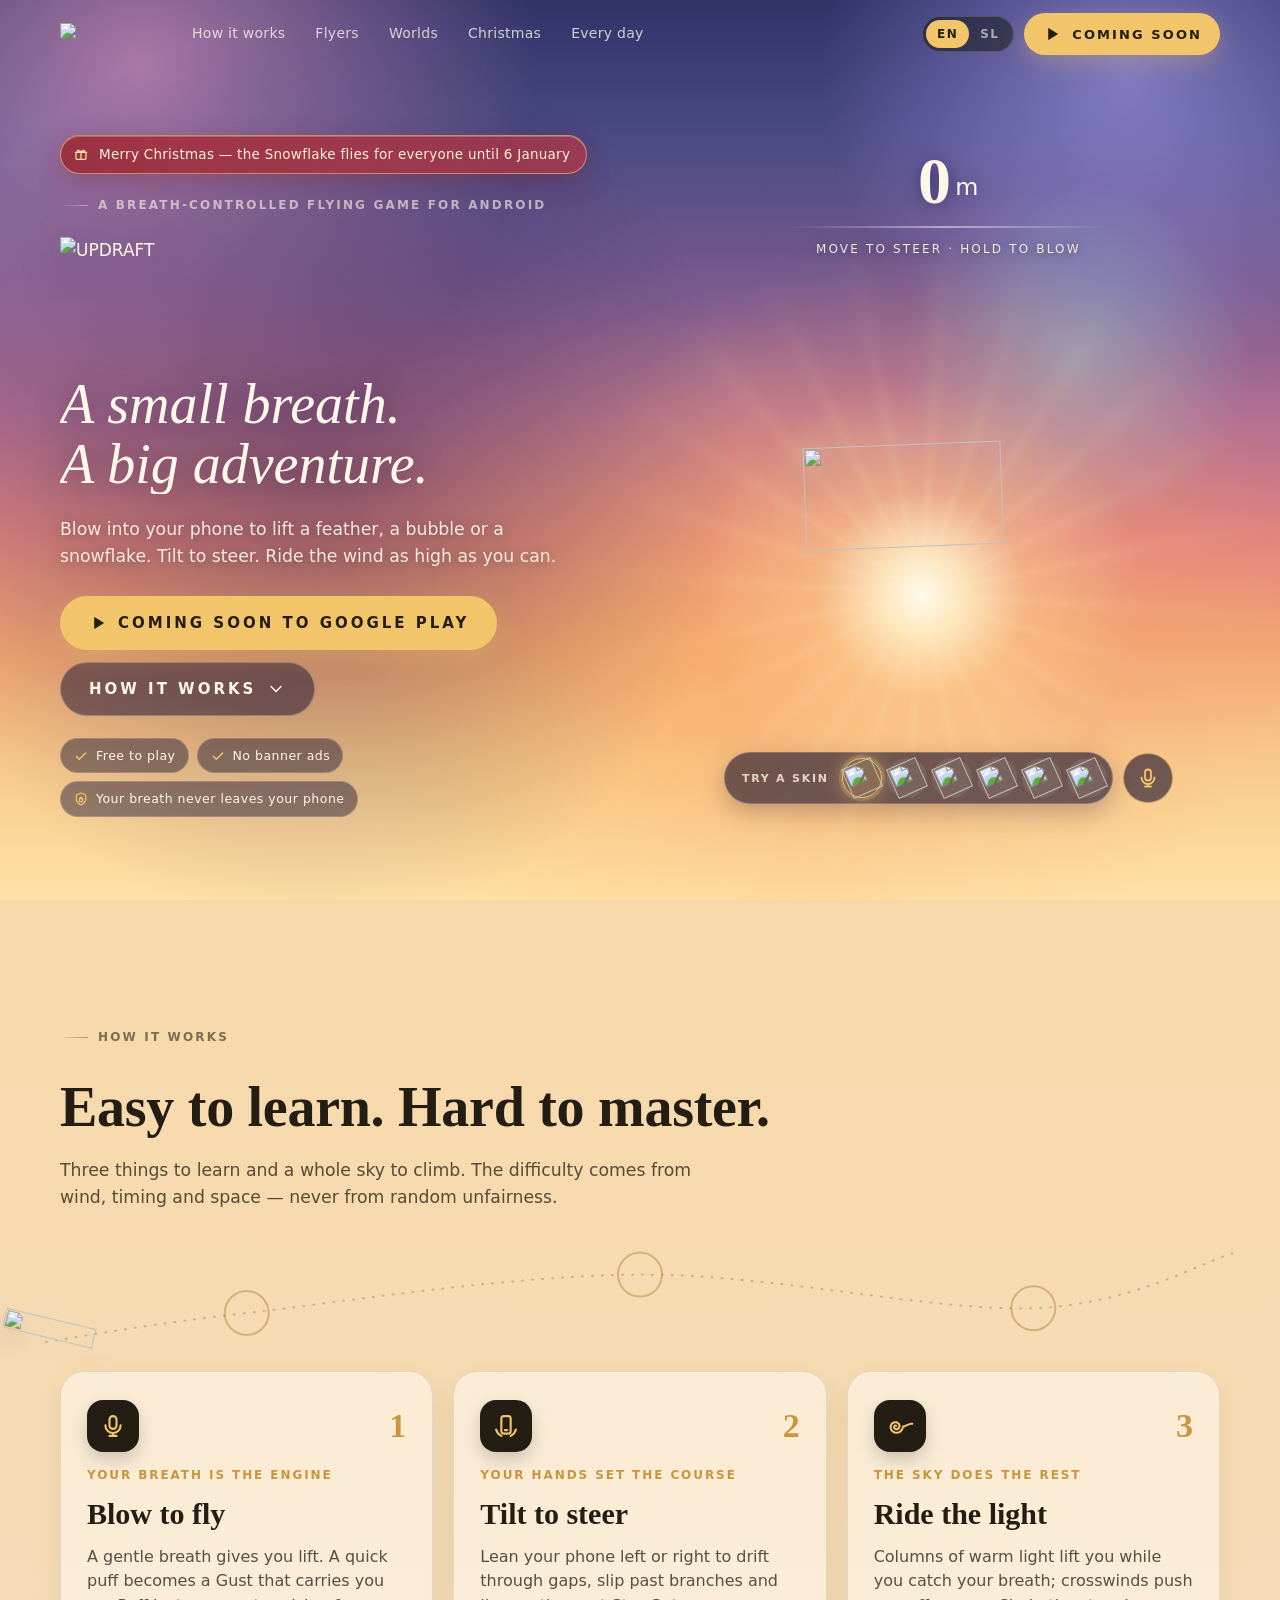
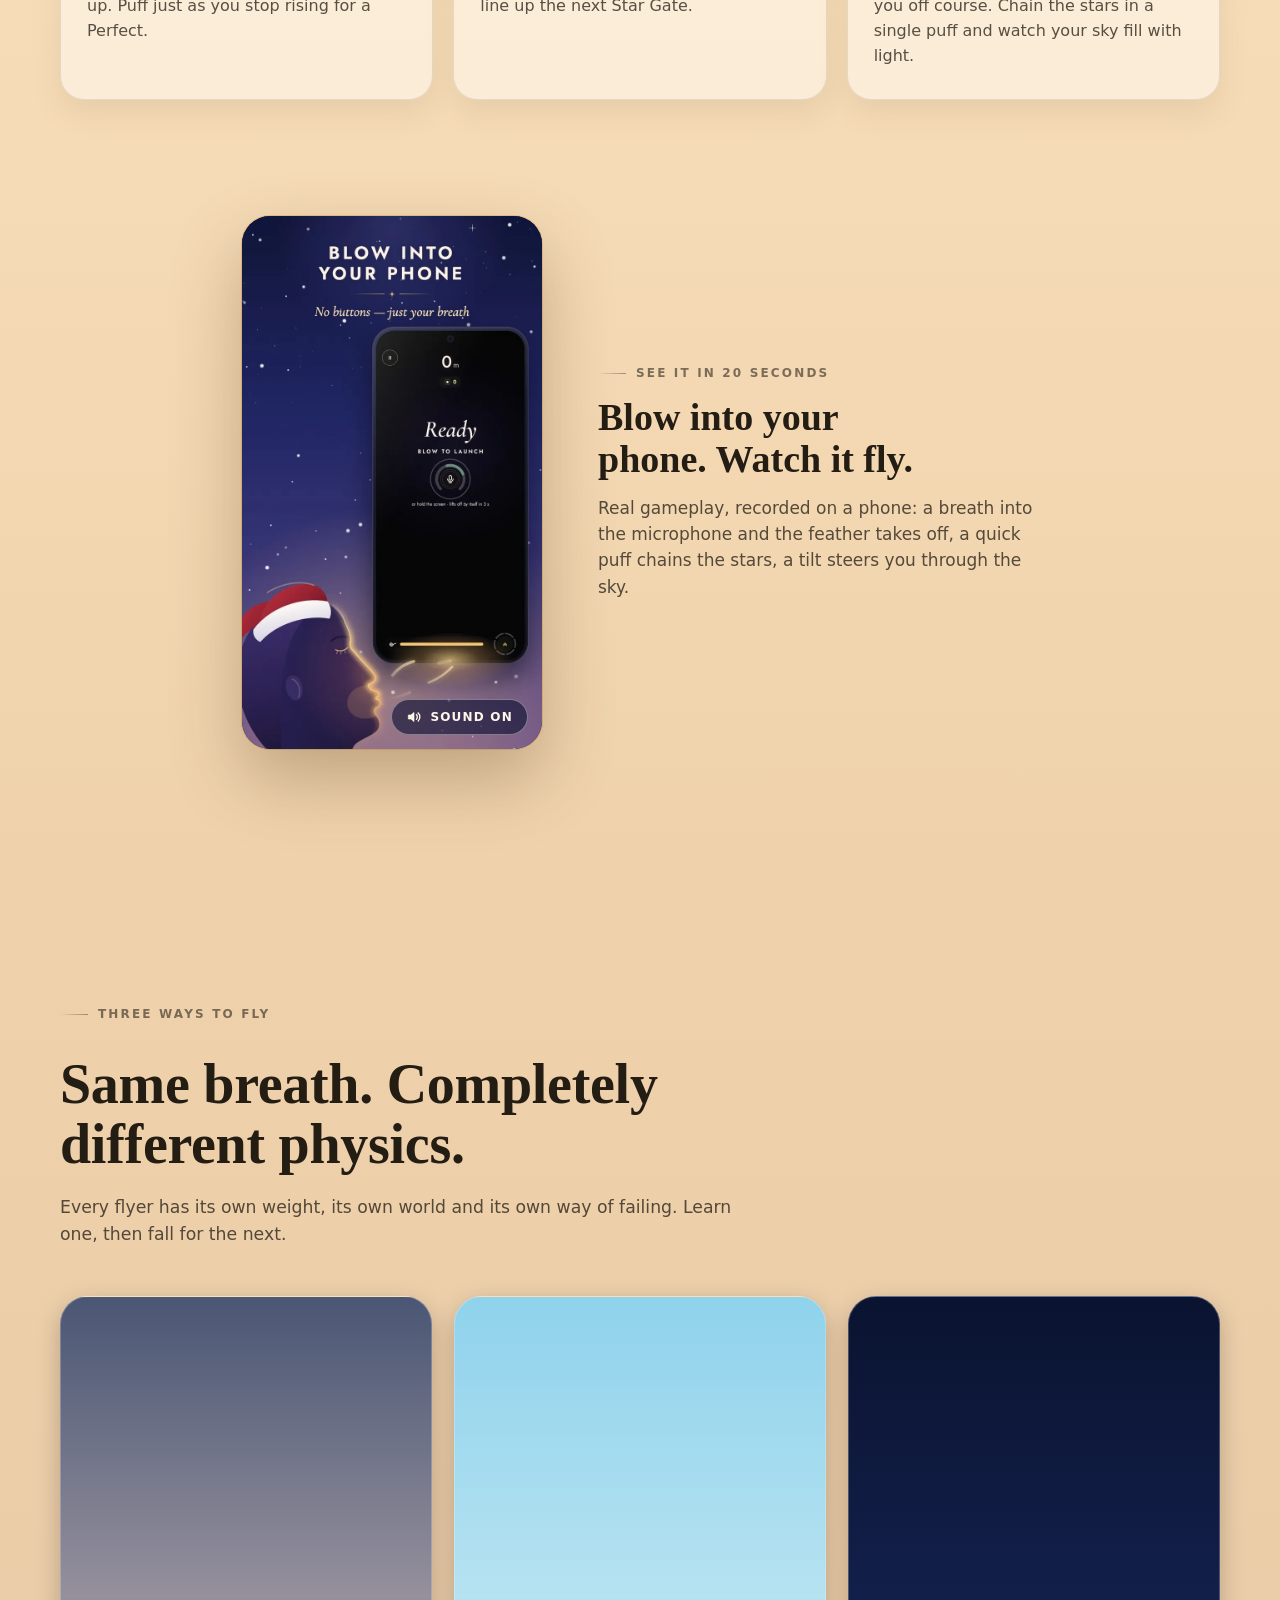
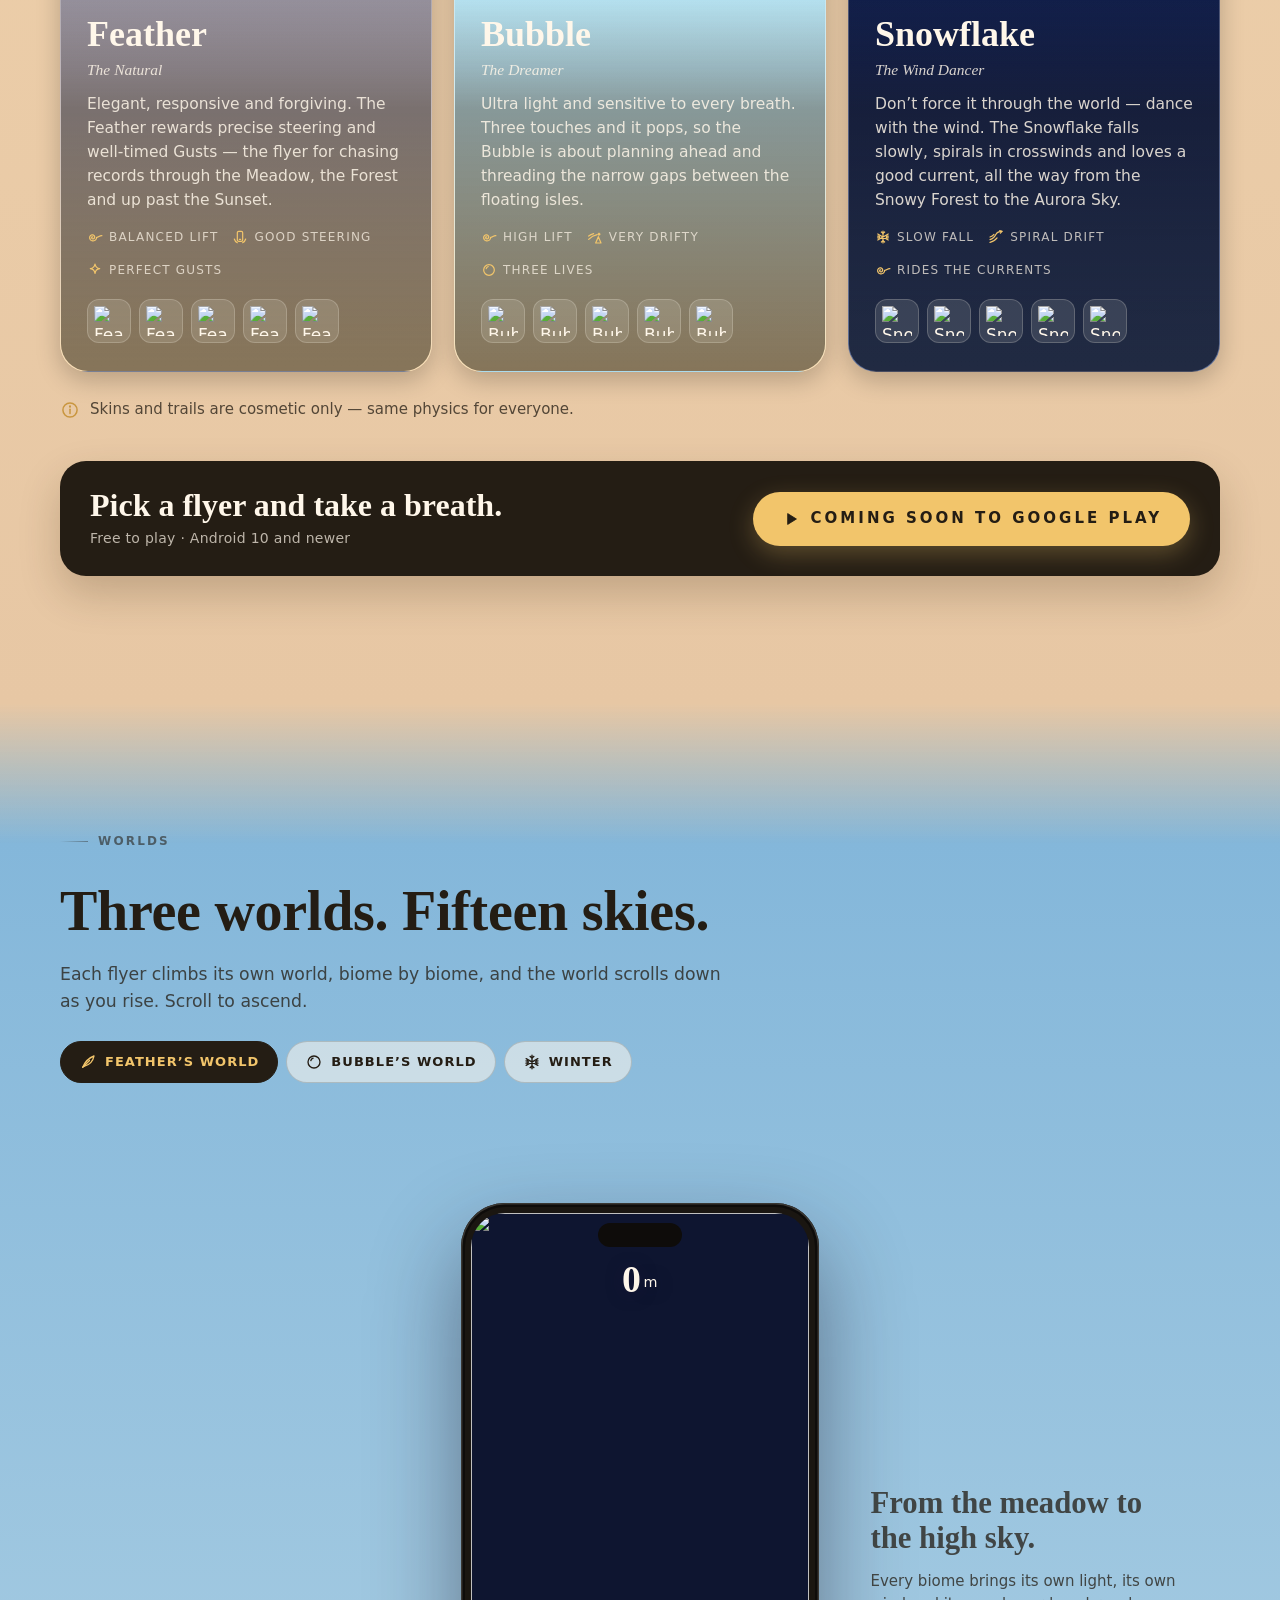
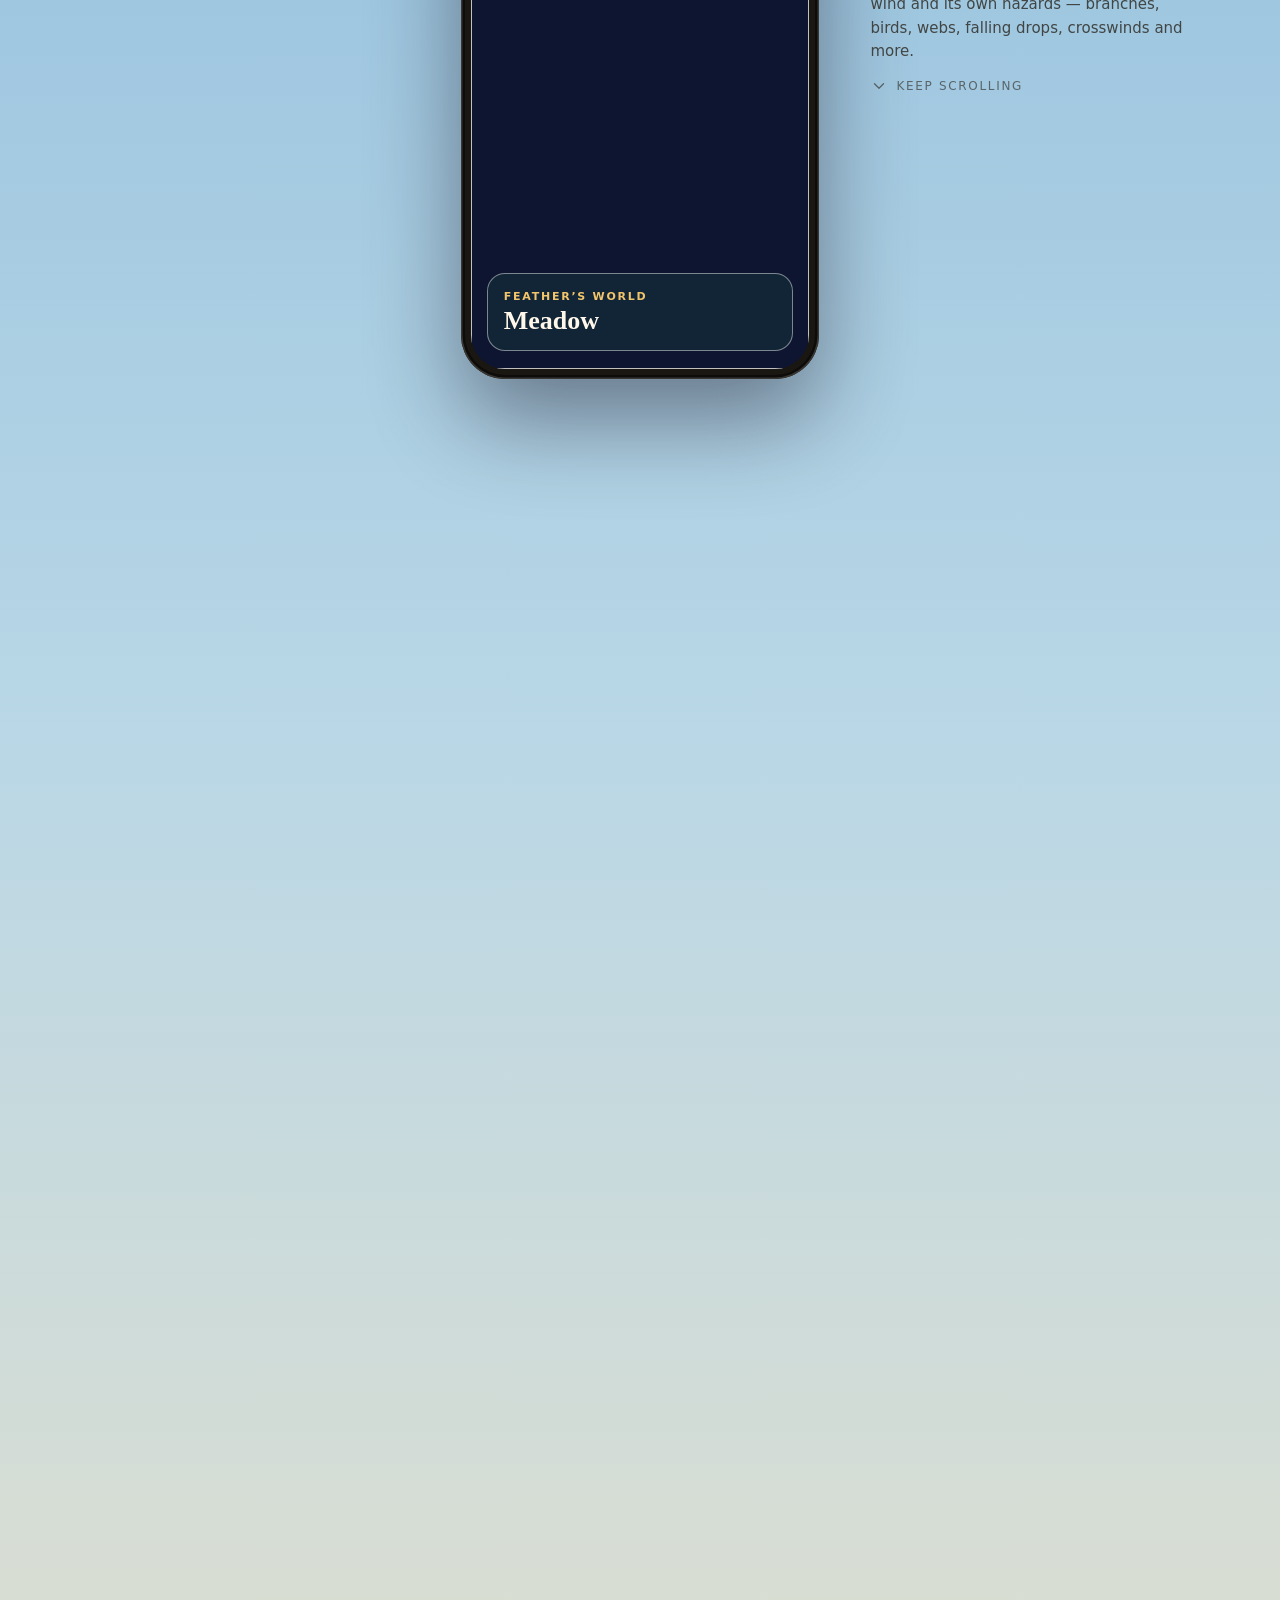
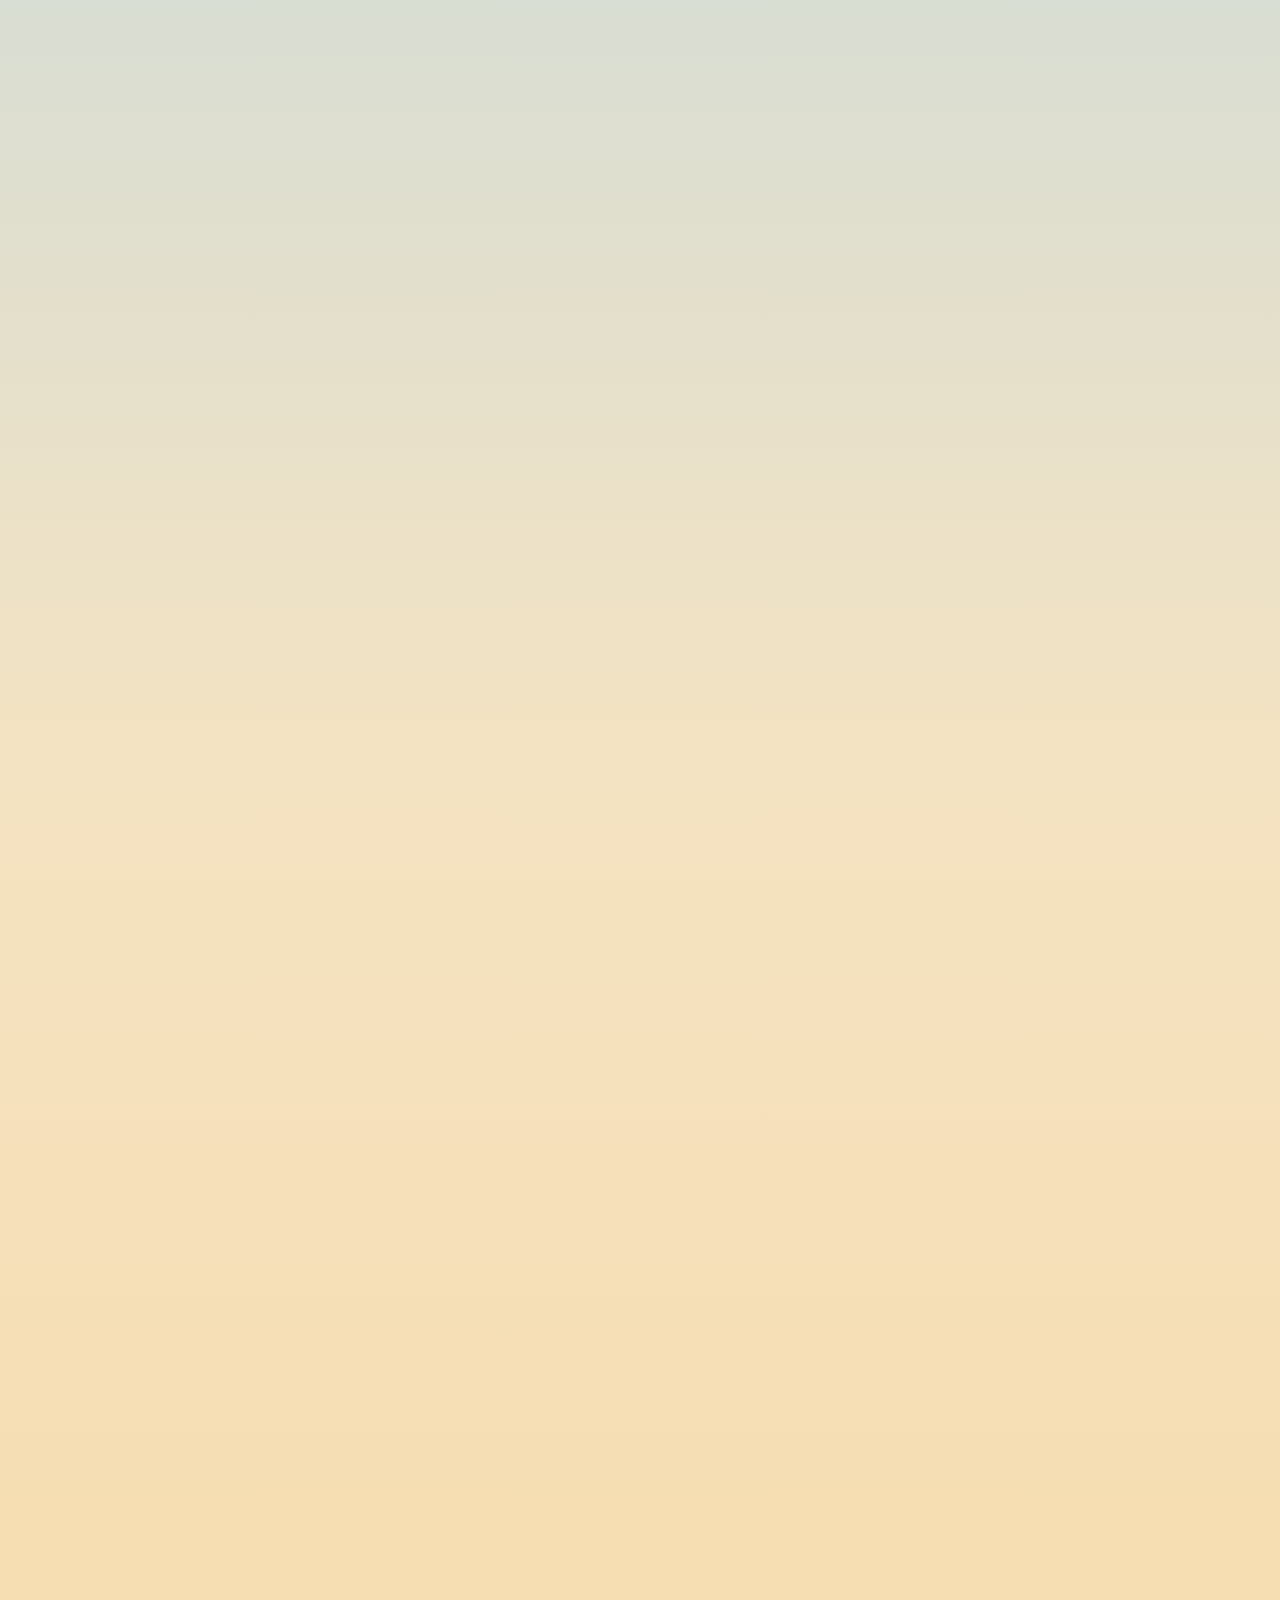
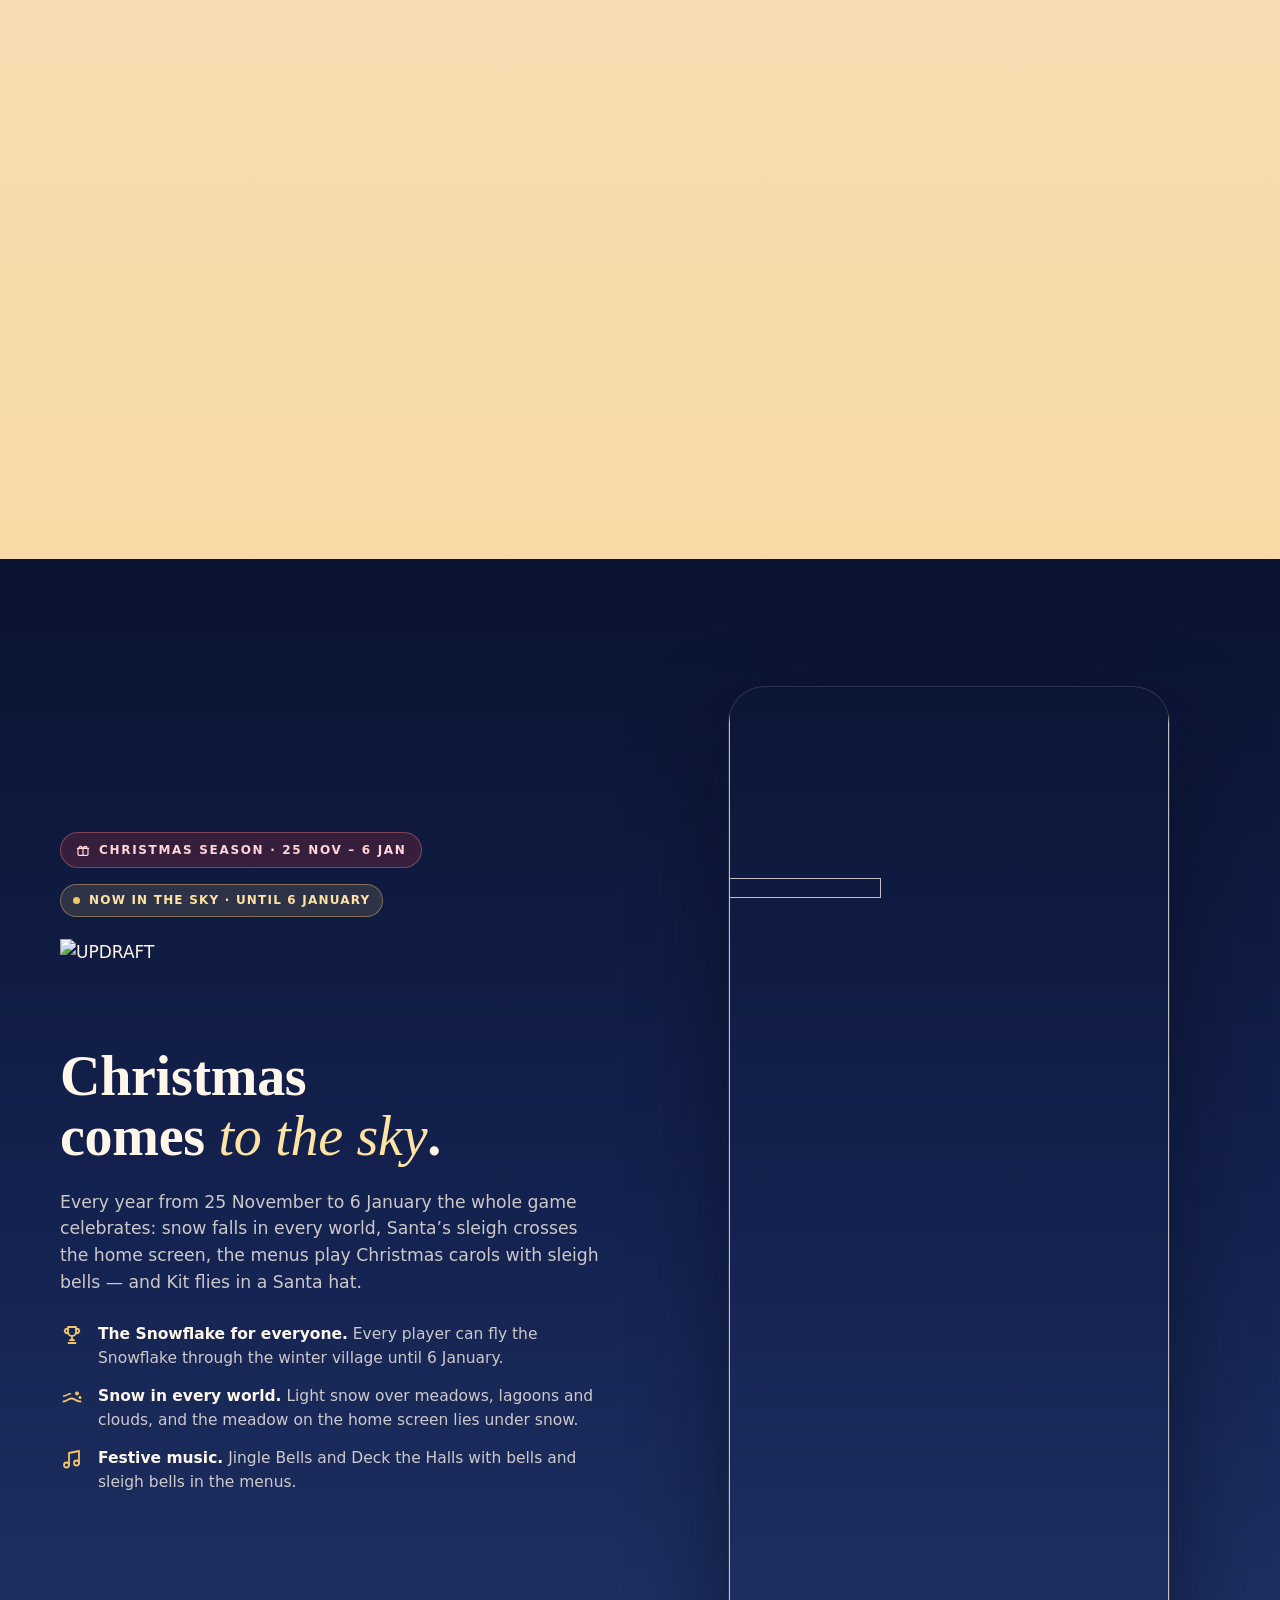
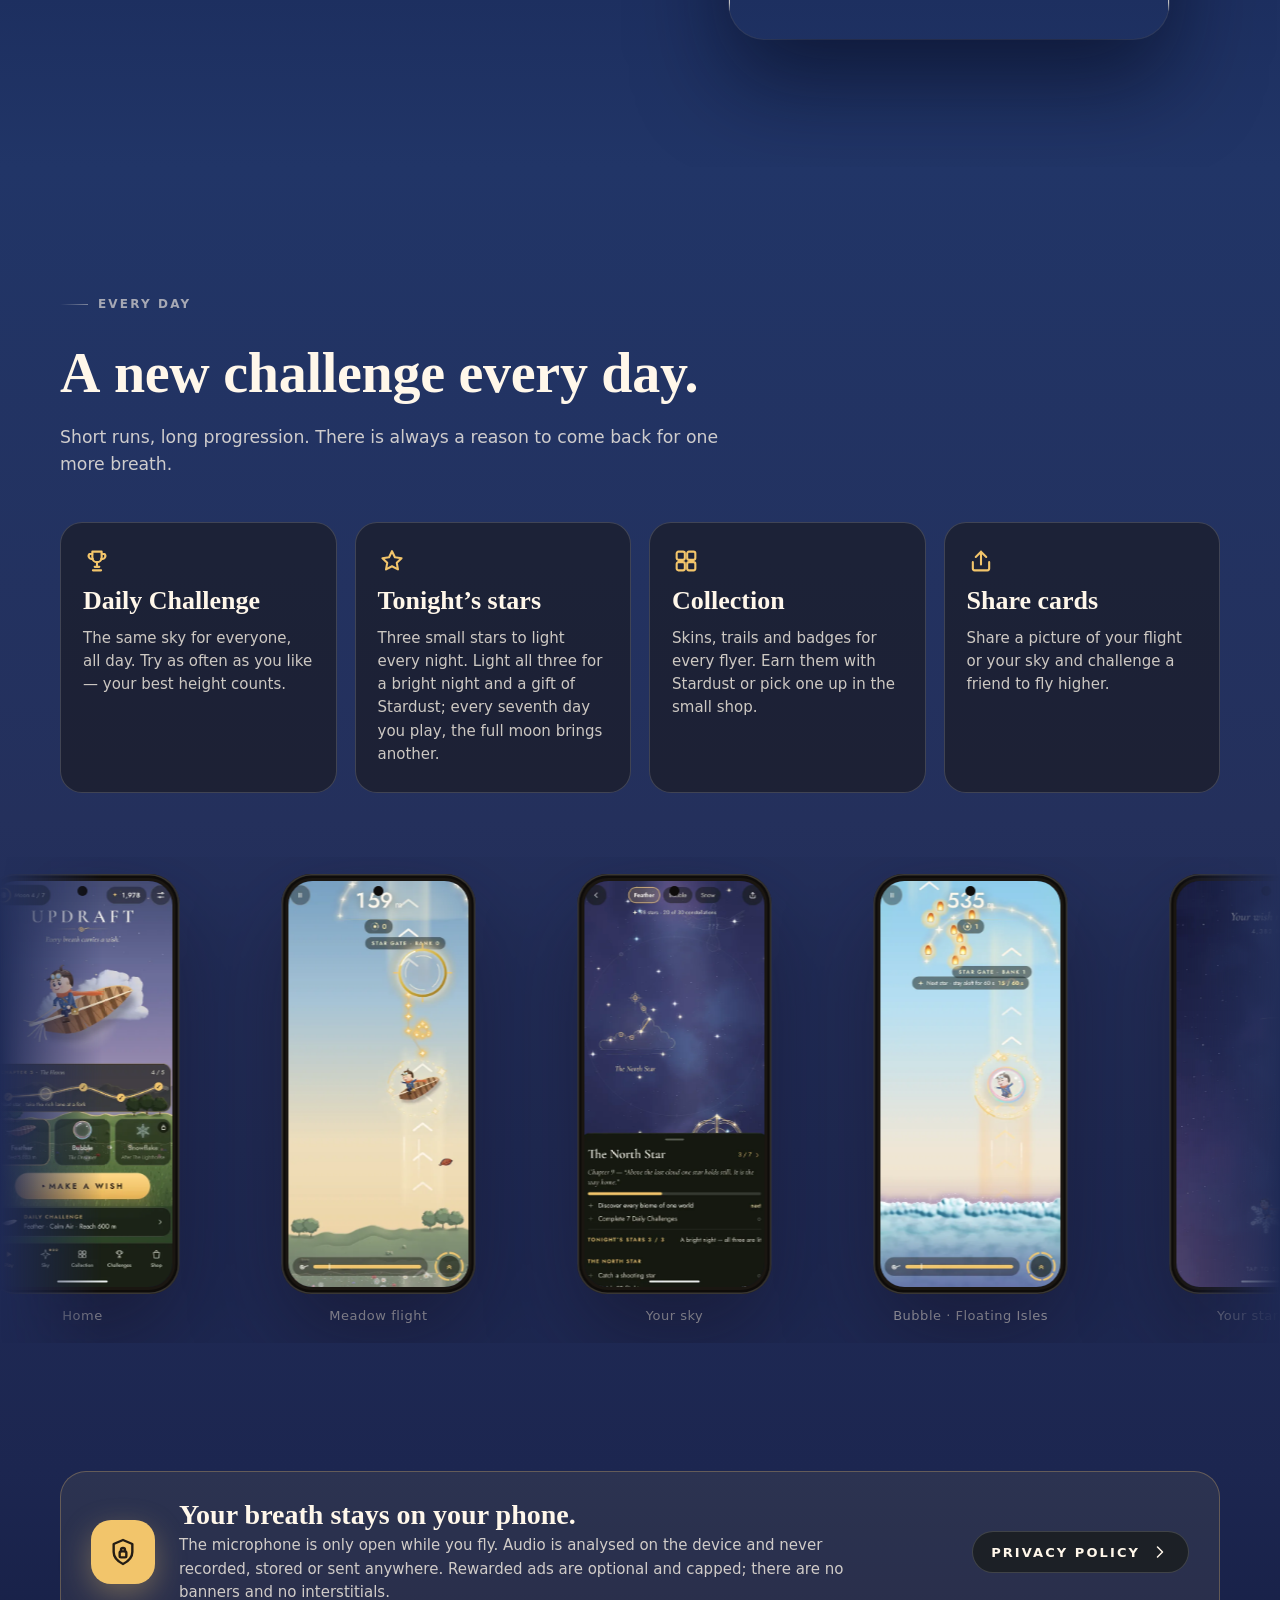
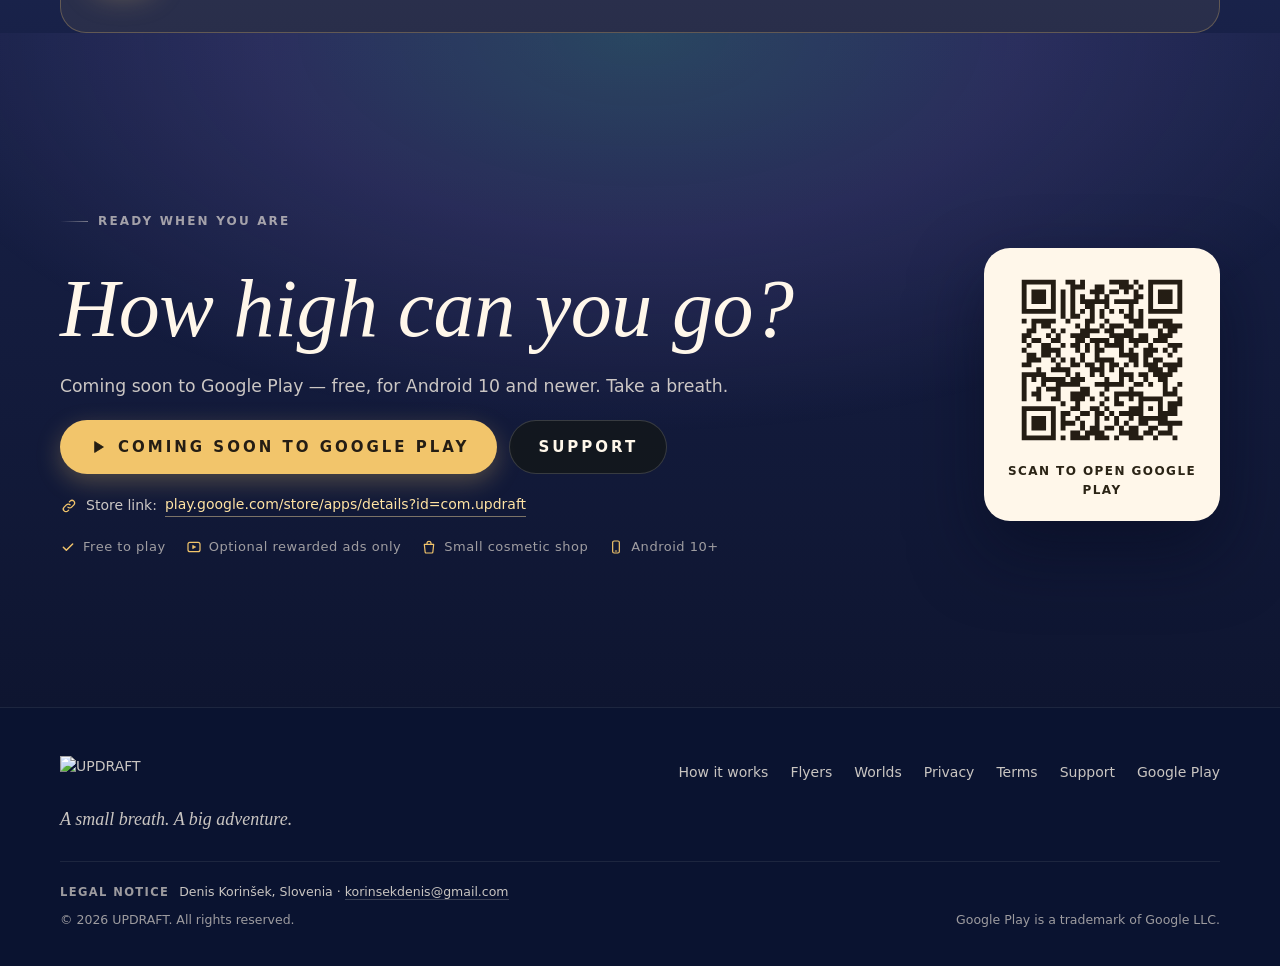
==== commit 7297982c: "Christmas season, promo video, new screens and icons, privacy policy update" ====
--- a/index.html
+++ b/index.html
@@ -18,7 +18,7 @@
 <meta property="og:locale:alternate" content="sl_SI">
 <meta name="twitter:card" content="summary_large_image">
 <link rel="icon" href="assets/brand/favicon-32.png" sizes="32x32">
-<link rel="icon" href="assets/brand/icon.svg" type="image/svg+xml">
+<link rel="icon" href="assets/brand/icon-192.png" sizes="192x192" type="image/png">
 <link rel="apple-touch-icon" href="assets/brand/apple-touch-icon.png">
 <link rel="manifest" href="site.webmanifest">
 <link rel="preload" href="assets/fonts/cormorant-garamond-latin-600-normal.woff2" as="font" type="font/woff2" crossorigin>
@@ -26,13 +26,19 @@
 <link rel="preload" href="assets/fonts/jost-latin-400-normal.woff2" as="font" type="font/woff2" crossorigin>
 <link rel="stylesheet" href="assets/fonts/fonts.css">
 <link rel="stylesheet" href="css/site.css">
-<script>document.documentElement.className = document.documentElement.className.replace('no-js', 'js');</script>
+<script>(function (d) {
+  d.className = d.className.replace('no-js', 'js');
+  /* Christmas season: 25 November – 6 January, like the game (events.christmasSeason*); ?christmas=1 / ?christmas=0 previews */
+  var t = new Date(), m = t.getMonth() + 1, day = t.getDate(), on = (m === 11 && day >= 25) || m === 12 || (m === 1 && day <= 6);
+  var q = /[?&]christmas=([01])/.exec(location.search); if (q) on = q[1] === '1';
+  if (on) d.className += ' xmas';
+})(document.documentElement);</script>
 <script type="application/ld+json">
 {"@context":"https://schema.org","@type":"VideoGame","name":"UPDRAFT","applicationCategory":"Game","operatingSystem":"Android","gamePlatform":"Android","description":"A breath-controlled flying game. Blow into your phone to lift a feather, a bubble or a snowflake, tilt to steer and ride the wind as high as you can.","offers":{"@type":"Offer","price":"0","priceCurrency":"EUR"},"genre":["Arcade","Casual","Skill"]}
 </script>
 </head>
 <body>
-<svg xmlns="http://www.w3.org/2000/svg" style="display:none"><symbol id="i-mic" viewBox="0 0 24 24"><path d="M12,3.5 H12 A3,3 0 0 1 15,6.5 V11.5 A3,3 0 0 1 12,14.5 H12 A3,3 0 0 1 9,11.5 V6.5 A3,3 0 0 1 12,3.5 Z" fill="none" stroke="currentColor" stroke-width="1.8" stroke-linecap="round" stroke-linejoin="round"/><path d="M5.5 11.5a6.5 6.5 0 0 0 13 0M12 18v2.5M9 20.5h6" fill="none" stroke="currentColor" stroke-width="1.8" stroke-linecap="round" stroke-linejoin="round"/></symbol><symbol id="i-tilt" viewBox="0 0 24 24"><path d="M10,3.5 H14 A2,2 0 0 1 16,5.5 V16.5 A2,2 0 0 1 14,18.5 H10 A2,2 0 0 1 8,16.5 V5.5 A2,2 0 0 1 10,3.5 Z" fill="none" stroke="currentColor" stroke-width="1.8" stroke-linecap="round" stroke-linejoin="round"/><path d="M3.5 15a8.5 8.5 0 0 0 4.5 5.5M20.5 15a8.5 8.5 0 0 1-4.5 5.5" fill="none" stroke="currentColor" stroke-width="1.8" stroke-linecap="round" stroke-linejoin="round"/><path d="M11 15.5h2" fill="none" stroke="currentColor" stroke-width="1.8" stroke-linecap="round" stroke-linejoin="round"/></symbol><symbol id="i-wind" viewBox="0 0 24 24"><path d="M8.69,11.93 L8.59,11.82 L8.47,11.73 L8.32,11.67 L8.14,11.63 L7.95,11.64 L7.75,11.69 L7.55,11.78 L7.36,11.92 L7.2,12.11 L7.07,12.33 L6.97,12.59 L6.93,12.88 L6.95,13.18 L7.02,13.49 L7.16,13.79 L7.35,14.08 L7.61,14.33 L7.92,14.54 L8.28,14.69 L8.68,14.78 L9.1,14.8 L9.53,14.73 L9.95,14.58 L10.36,14.36 L10.72,14.05 L11.04,13.67 L11.28,13.23 L11.45,12.73 L11.53,12.2 L11.51,11.65 L11.39,11.1 L11.17,10.56 L10.85,10.06 L10.43,9.62 L9.92,9.24 L9.35,8.96 L8.72,8.78 L8.05,8.72 L7.37,8.78 L6.7,8.96 L6.05,9.26 L5.46,9.69 L4.94,10.22 L4.52,10.85 L4.21,11.56 L4.02,12.32 L3.98,13.13 L4.08,13.94 L4.32,14.73 L4.72,15.48 L5.24,16.17 L5.89,16.75 L6.65,17.22 L7.49,17.56 L8.4,17.74 L9.33,17.76 L10.27,17.61 L11.18,17.29 L12.04,16.81 L12.81,16.18 L13.46,15.41 L13.97,14.52 L14.32,13.54 L14.5,12.5 C17.3,12.5 19.3,9.5 22.5,10.1" fill="none" stroke="currentColor" stroke-width="1.8" stroke-linecap="round" stroke-linejoin="round"/></symbol><symbol id="i-wind_dust" viewBox="0 0 24 24"><path d="M12 3c.6 4.2 2.8 6.4 7 7-4.2.6-6.4 2.8-7 7-.6-4.2-2.8-6.4-7-7 4.2-.6 6.4-2.8 7-7z" fill="currentColor"/></symbol><symbol id="i-leaderboard" viewBox="0 0 24 24"><path d="M4 20V13h5v7M9 20V8.5h6V20M15 20v-9h5v9" fill="none" stroke="currentColor" stroke-width="1.8" stroke-linecap="round" stroke-linejoin="round"/><path d="M3 20h18" fill="none" stroke="currentColor" stroke-width="1.8" stroke-linecap="round" stroke-linejoin="round"/></symbol><symbol id="i-calendar" viewBox="0 0 24 24"><path d="M6.5,5.5 H17.5 A2.5,2.5 0 0 1 20,8.0 V17.5 A2.5,2.5 0 0 1 17.5,20.0 H6.5 A2.5,2.5 0 0 1 4,17.5 V8.0 A2.5,2.5 0 0 1 6.5,5.5 Z" fill="none" stroke="currentColor" stroke-width="1.8" stroke-linecap="round" stroke-linejoin="round"/><path d="M4 10h16M8.5 3.5v4M15.5 3.5v4" fill="none" stroke="currentColor" stroke-width="1.8" stroke-linecap="round" stroke-linejoin="round"/></symbol><symbol id="i-challenges" viewBox="0 0 24 24"><path d="M8 4h8v5a4 4 0 0 1-8 0V4z" fill="none" stroke="currentColor" stroke-width="1.8" stroke-linecap="round" stroke-linejoin="round"/><path d="M8 6H5.5a2.5 2.5 0 0 0 2.8 4M16 6h2.5a2.5 2.5 0 0 1-2.8 4" fill="none" stroke="currentColor" stroke-width="1.8" stroke-linecap="round" stroke-linejoin="round"/><path d="M12 13v4M8.5 20h7M10 17h4" fill="none" stroke="currentColor" stroke-width="1.8" stroke-linecap="round" stroke-linejoin="round"/></symbol><symbol id="i-collection" viewBox="0 0 24 24"><path d="M5.5,4 H9.5 A1.5,1.5 0 0 1 11,5.5 V9.5 A1.5,1.5 0 0 1 9.5,11 H5.5 A1.5,1.5 0 0 1 4,9.5 V5.5 A1.5,1.5 0 0 1 5.5,4 Z" fill="none" stroke="currentColor" stroke-width="1.8" stroke-linecap="round" stroke-linejoin="round"/><path d="M14.5,4 H18.5 A1.5,1.5 0 0 1 20,5.5 V9.5 A1.5,1.5 0 0 1 18.5,11 H14.5 A1.5,1.5 0 0 1 13,9.5 V5.5 A1.5,1.5 0 0 1 14.5,4 Z" fill="none" stroke="currentColor" stroke-width="1.8" stroke-linecap="round" stroke-linejoin="round"/><path d="M5.5,13 H9.5 A1.5,1.5 0 0 1 11,14.5 V18.5 A1.5,1.5 0 0 1 9.5,20 H5.5 A1.5,1.5 0 0 1 4,18.5 V14.5 A1.5,1.5 0 0 1 5.5,13 Z" fill="none" stroke="currentColor" stroke-width="1.8" stroke-linecap="round" stroke-linejoin="round"/><path d="M14.5,13 H18.5 A1.5,1.5 0 0 1 20,14.5 V18.5 A1.5,1.5 0 0 1 18.5,20 H14.5 A1.5,1.5 0 0 1 13,18.5 V14.5 A1.5,1.5 0 0 1 14.5,13 Z" fill="none" stroke="currentColor" stroke-width="1.8" stroke-linecap="round" stroke-linejoin="round"/></symbol><symbol id="i-trail" viewBox="0 0 24 24"><path d="M3.5 16.5c3.5 0 4.5-3 8-3s4.5 3 9 3" fill="none" stroke="currentColor" stroke-width="1.8" stroke-linecap="round" stroke-linejoin="round"/><path d="M3.5 11c3 0 4-2.2 7-2.2" fill="none" stroke="currentColor" stroke-width="1.4" stroke-linecap="round" stroke-linejoin="round"/><path d="M15.4,8.5 a1.6,1.6 0 1,0 3.2,0 a1.6,1.6 0 1,0 -3.2,0" fill="currentColor"/><path d="M18.9,12.5 a1.1,1.1 0 1,0 2.2,0 a1.1,1.1 0 1,0 -2.2,0" fill="currentColor"/></symbol><symbol id="i-badge" viewBox="0 0 24 24"><path d="M6.5,9.5 a5.5,5.5 0 1,0 11.0,0 a5.5,5.5 0 1,0 -11.0,0" fill="none" stroke="currentColor" stroke-width="1.8" stroke-linecap="round" stroke-linejoin="round"/><path d="M9 14.2L7.6 20.5l4.4-2.3 4.4 2.3-1.4-6.3" fill="none" stroke="currentColor" stroke-width="1.8" stroke-linecap="round" stroke-linejoin="round"/></symbol><symbol id="i-privacy" viewBox="0 0 24 24"><path d="M12 3l7 3v6c0 4-3 7-7 9-4-2-7-5-7-9V6z" fill="none" stroke="currentColor" stroke-width="1.8" stroke-linecap="round" stroke-linejoin="round"/><path d="M10.5,11.5 H13.5 A1,1 0 0 1 14.5,12.5 V15.0 A1,1 0 0 1 13.5,16.0 H10.5 A1,1 0 0 1 9.5,15.0 V12.5 A1,1 0 0 1 10.5,11.5 Z" fill="none" stroke="currentColor" stroke-width="1.8" stroke-linecap="round" stroke-linejoin="round"/><path d="M10.5 11.5v-1a1.5 1.5 0 0 1 3 0v1" fill="none" stroke="currentColor" stroke-width="1.8" stroke-linecap="round" stroke-linejoin="round"/></symbol><symbol id="i-touch" viewBox="0 0 24 24"><path d="M10 11V5.5a1.5 1.5 0 0 1 3 0v6" fill="none" stroke="currentColor" stroke-width="1.8" stroke-linecap="round" stroke-linejoin="round"/><path d="M13 10.5a1.5 1.5 0 0 1 3 0v1.5M16 11.2a1.5 1.5 0 0 1 3 .3V15a6 6 0 0 1-6 6h-1.2a6 6 0 0 1-4.6-2.2L4.8 15.6a1.5 1.5 0 0 1 2.3-1.9L10 16" fill="none" stroke="currentColor" stroke-width="1.8" stroke-linecap="round" stroke-linejoin="round"/></symbol><symbol id="i-download" viewBox="0 0 24 24"><path d="M12 4v11M7.5 10.5L12 15l4.5-4.5" fill="none" stroke="currentColor" stroke-width="1.8" stroke-linecap="round" stroke-linejoin="round"/><path d="M5 19.5h14" fill="none" stroke="currentColor" stroke-width="1.8" stroke-linecap="round" stroke-linejoin="round"/></symbol><symbol id="i-external" viewBox="0 0 24 24"><path d="M14 4h6v6M20 4l-8.5 8.5" fill="none" stroke="currentColor" stroke-width="1.8" stroke-linecap="round" stroke-linejoin="round"/><path d="M18 14v4.5a1.5 1.5 0 0 1-1.5 1.5h-11A1.5 1.5 0 0 1 4 18.5v-11A1.5 1.5 0 0 1 5.5 6H10" fill="none" stroke="currentColor" stroke-width="1.8" stroke-linecap="round" stroke-linejoin="round"/></symbol><symbol id="i-language" viewBox="0 0 24 24"><path d="M3.5,12 a8.5,8.5 0 1,0 17.0,0 a8.5,8.5 0 1,0 -17.0,0" fill="none" stroke="currentColor" stroke-width="1.8" stroke-linecap="round" stroke-linejoin="round"/><path d="M3.5 12h17M12 3.5c2.5 2.4 3.6 5.2 3.6 8.5s-1.1 6.1-3.6 8.5c-2.5-2.4-3.6-5.2-3.6-8.5S9.5 5.9 12 3.5z" fill="none" stroke="currentColor" stroke-width="1.8" stroke-linecap="round" stroke-linejoin="round"/></symbol><symbol id="i-close" viewBox="0 0 24 24"><path d="M6 6l12 12M18 6L6 18" fill="none" stroke="currentColor" stroke-width="1.8" stroke-linecap="round" stroke-linejoin="round"/></symbol><symbol id="i-chevron_right" viewBox="0 0 24 24"><path d="M9 6l6 6-6 6" fill="none" stroke="currentColor" stroke-width="1.8" stroke-linecap="round" stroke-linejoin="round"/></symbol><symbol id="i-chevron_down" viewBox="0 0 24 24"><path d="M6 9l6 6 6-6" fill="none" stroke="currentColor" stroke-width="1.8" stroke-linecap="round" stroke-linejoin="round"/></symbol><symbol id="i-play" viewBox="0 0 24 24"><path d="M8 5.5v13l10.5-6.5z" fill="currentColor"/></symbol><symbol id="i-help" viewBox="0 0 24 24"><path d="M3.5,12 a8.5,8.5 0 1,0 17.0,0 a8.5,8.5 0 1,0 -17.0,0" fill="none" stroke="currentColor" stroke-width="1.8" stroke-linecap="round" stroke-linejoin="round"/><path d="M9.6 9.6a2.5 2.5 0 1 1 3.6 2.2c-.8.4-1.2 1-1.2 1.8v.4" fill="none" stroke="currentColor" stroke-width="1.8" stroke-linecap="round" stroke-linejoin="round"/><path d="M12 16.6v.4" fill="none" stroke="currentColor" stroke-width="2.4" stroke-linecap="round" stroke-linejoin="round"/></symbol><symbol id="i-feedback" viewBox="0 0 24 24"><path d="M5 4.5h14A1.5 1.5 0 0 1 20.5 6v8.5A1.5 1.5 0 0 1 19 16h-7.5L7 19.5V16H5a1.5 1.5 0 0 1-1.5-1.5V6A1.5 1.5 0 0 1 5 4.5z" fill="none" stroke="currentColor" stroke-width="1.8" stroke-linecap="round" stroke-linejoin="round"/><path d="M8 9h8M8 12h5" fill="none" stroke="currentColor" stroke-width="1.8" stroke-linecap="round" stroke-linejoin="round"/></symbol><symbol id="i-mic_off" viewBox="0 0 24 24"><path d="M9 9V6.5a3 3 0 0 1 6 0v5" fill="none" stroke="currentColor" stroke-width="1.8" stroke-linecap="round" stroke-linejoin="round"/><path d="M5.5 11.5a6.5 6.5 0 0 0 10.8 4.9M18.5 11.5c0 .7-.1 1.4-.3 2M12 18v2.5M9 20.5h6" fill="none" stroke="currentColor" stroke-width="1.8" stroke-linecap="round" stroke-linejoin="round"/><path d="M4 4l16 16" fill="none" stroke="currentColor" stroke-width="1.8" stroke-linecap="round" stroke-linejoin="round"/></symbol><symbol id="i-snowflake" viewBox="0 0 24 24"><path d="M12 3v18M4.2 7.5l15.6 9M4.2 16.5l15.6-9" fill="none" stroke="currentColor" stroke-width="1.8" stroke-linecap="round" stroke-linejoin="round"/><path d="M9.5 4.5L12 6.5l2.5-2M9.5 19.5l2.5-2 2.5 2M4 10.6l3 .6-.9 3M20 13.4l-3-.6.9-3M4 13.4l3-.6-.9-3M20 10.6l-3 .6.9 3" fill="none" stroke="currentColor" stroke-width="1.8" stroke-linecap="round" stroke-linejoin="round"/></symbol><symbol id="i-gift" viewBox="0 0 24 24"><path d="M6.0,9.5 H18.0 A1.5,1.5 0 0 1 19.5,11.0 V18.5 A1.5,1.5 0 0 1 18.0,20.0 H6.0 A1.5,1.5 0 0 1 4.5,18.5 V11.0 A1.5,1.5 0 0 1 6.0,9.5 Z" fill="none" stroke="currentColor" stroke-width="1.8" stroke-linecap="round" stroke-linejoin="round"/><path d="M3.5 9.5h17M12 9.5V20" fill="none" stroke="currentColor" stroke-width="1.8" stroke-linecap="round" stroke-linejoin="round"/><path d="M12 9.5c-1.6-3.4-5.6-3.6-5.6-1.4 0 1.4 3 1.4 5.6 1.4zm0 0c1.6-3.4 5.6-3.6 5.6-1.4 0 1.4-3 1.4-5.6 1.4z" fill="none" stroke="currentColor" stroke-width="1.8" stroke-linecap="round" stroke-linejoin="round"/></symbol><symbol id="i-sleigh" viewBox="0 0 24 24"><path d="M3.5 16.5h13.5c2 0 3.5-1.3 3.5-3" fill="none" stroke="currentColor" stroke-width="1.8" stroke-linecap="round" stroke-linejoin="round"/><path d="M5.5 16.5c-1.8-1.6-2.4-4-1.8-6.4h6.8l2.2 3.4h4.8" fill="none" stroke="currentColor" stroke-width="1.8" stroke-linecap="round" stroke-linejoin="round"/><path d="M7 16.5v2.5M14 16.5v2.5M5 19h12.5" fill="none" stroke="currentColor" stroke-width="1.8" stroke-linecap="round" stroke-linejoin="round"/><path d="M17.5 3.5l.8 1.7 1.9.3-1.4 1.3.3 1.9-1.6-.9-1.7.9.4-1.9-1.4-1.3 1.9-.3z" fill="currentColor"/></symbol><symbol id="i-perfect" viewBox="0 0 24 24"><path d="M12 3c.6 4.2 2.8 6.4 7 7-4.2.6-6.4 2.8-7 7-.6-4.2-2.8-6.4-7-7 4.2-.6 6.4-2.8 7-7z" fill="none" stroke="currentColor" stroke-width="1.8" stroke-linecap="round" stroke-linejoin="round"/></symbol><symbol id="i-near_miss" viewBox="0 0 24 24"><path d="M13 21l4-9.5 4 9.5z" fill="none" stroke="currentColor" stroke-width="1.8" stroke-linecap="round" stroke-linejoin="round"/><path d="M2.5 15.5C6 12 10 9.4 15.2 8.4" fill="none" stroke="currentColor" stroke-width="1.8" stroke-linecap="round" stroke-linejoin="round"/><path d="M2.5 10.6c2.2-1.7 4.6-2.9 7.4-3.6" fill="none" stroke="currentColor" stroke-width="1.8" stroke-linecap="round" stroke-linejoin="round"/><path d="M16.3,7.8 a1.7,1.7 0 1,0 3.4,0 a1.7,1.7 0 1,0 -3.4,0" fill="currentColor"/></symbol><symbol id="i-missions" viewBox="0 0 24 24"><path d="M7.0,3.5 H17.0 A2.5,2.5 0 0 1 19.5,6.0 V18.0 A2.5,2.5 0 0 1 17.0,20.5 H7.0 A2.5,2.5 0 0 1 4.5,18.0 V6.0 A2.5,2.5 0 0 1 7.0,3.5 Z" fill="none" stroke="currentColor" stroke-width="1.8" stroke-linecap="round" stroke-linejoin="round"/><path d="M8.5 9l2 2 4-4M8.5 15.5h7" fill="none" stroke="currentColor" stroke-width="1.8" stroke-linecap="round" stroke-linejoin="round"/></symbol><symbol id="i-chest" viewBox="0 0 24 24"><path d="M6,10 H18 A2,2 0 0 1 20,12 V18 A2,2 0 0 1 18,20 H6 A2,2 0 0 1 4,18 V12 A2,2 0 0 1 6,10 Z" fill="none" stroke="currentColor" stroke-width="1.8" stroke-linecap="round" stroke-linejoin="round"/><path d="M3.5 6.8h17V10h-17z" fill="none" stroke="currentColor" stroke-width="1.8" stroke-linecap="round" stroke-linejoin="round"/><path d="M12 6.8V20" fill="none" stroke="currentColor" stroke-width="1.8" stroke-linecap="round" stroke-linejoin="round"/><path d="M12 6.8c-1.5-3-5-3.2-5-1.2 0 1.3 2.6 1.2 5 1.2zm0 0c1.5-3 5-3.2 5-1.2 0 1.3-2.6 1.2-5 1.2z" fill="none" stroke="currentColor" stroke-width="1.8" stroke-linecap="round" stroke-linejoin="round"/></symbol><symbol id="i-altitude" viewBox="0 0 24 24"><path d="M12 20V5M6.5 10.5L12 5l5.5 5.5" fill="none" stroke="currentColor" stroke-width="1.8" stroke-linecap="round" stroke-linejoin="round"/><path d="M5 20h14" fill="none" stroke="currentColor" stroke-width="1.8" stroke-linecap="round" stroke-linejoin="round"/></symbol><symbol id="i-feather" viewBox="0 0 24 24"><path d="M5 19C8.5 11 13 6.5 20 4c-1.2 6.5-5.5 11.5-12.6 13.6" fill="none" stroke="currentColor" stroke-width="1.8" stroke-linecap="round" stroke-linejoin="round"/><path d="M5 19l9-9" fill="none" stroke="currentColor" stroke-width="1.8" stroke-linecap="round" stroke-linejoin="round"/></symbol><symbol id="i-bubble" viewBox="0 0 24 24"><path d="M4,12 a8,8 0 1,0 16,0 a8,8 0 1,0 -16,0" fill="none" stroke="currentColor" stroke-width="1.8" stroke-linecap="round" stroke-linejoin="round"/><path d="M7.8 10a4.6 4.6 0 0 1 3-3.2" fill="none" stroke="currentColor" stroke-width="1.8" stroke-linecap="round" stroke-linejoin="round"/></symbol><symbol id="i-star" viewBox="0 0 24 24"><path d="M12 3.6l2.5 5.2 5.7.8-4.1 4 1 5.6-5.1-2.7-5.1 2.7 1-5.6-4.1-4 5.7-.8z" fill="none" stroke="currentColor" stroke-width="1.8" stroke-linecap="round" stroke-linejoin="round"/></symbol><symbol id="i-check" viewBox="0 0 24 24"><path d="M5 12.5l4.5 4.5L19 7.5" fill="none" stroke="currentColor" stroke-width="2.2" stroke-linecap="round" stroke-linejoin="round"/></symbol><symbol id="i-level" viewBox="0 0 24 24"><path d="M12 3.5l7.5 4.3v8.4L12 20.5l-7.5-4.3V7.8z" fill="none" stroke="currentColor" stroke-width="1.8" stroke-linecap="round" stroke-linejoin="round"/><path d="M9.5 12.5l2 2 3.5-4" fill="none" stroke="currentColor" stroke-width="1.8" stroke-linecap="round" stroke-linejoin="round"/></symbol><symbol id="i-gust_window" viewBox="0 0 24 24"><path d="M4.5,12 a7.5,7.5 0 1,0 15.0,0 a7.5,7.5 0 1,0 -15.0,0" fill="none" stroke="currentColor" stroke-width="1.4" stroke-linecap="round" stroke-linejoin="round"/><path d="M12 2.5v2M12 19.5v2M2.5 12h2M19.5 12h2" fill="none" stroke="currentColor" stroke-width="1.8" stroke-linecap="round" stroke-linejoin="round"/><path d="M12 8.6c.3 2 1.3 3 3.4 3.4-2 .3-3 1.3-3.4 3.4-.3-2-1.3-3-3.4-3.4 2-.3 3-1.3 3.4-3.4z" fill="currentColor"/></symbol><symbol id="i-slipstream" viewBox="0 0 24 24"><path d="M3 16c4-1 7-4 9-8s5-4.5 9-4.5" fill="none" stroke="currentColor" stroke-width="1.8" stroke-linecap="round" stroke-linejoin="round"/><path d="M3 20c4.5-.8 8-3.2 10.6-6.6" fill="none" stroke="currentColor" stroke-width="1.8" stroke-linecap="round" stroke-linejoin="round"/><path d="M3 12c2.6-.6 4.6-2 6-3.8" fill="none" stroke="currentColor" stroke-width="1.8" stroke-linecap="round" stroke-linejoin="round"/><path d="M17.5 2.4l3.5 1.1-2.4 2.8" fill="none" stroke="currentColor" stroke-width="1.8" stroke-linecap="round" stroke-linejoin="round"/></symbol><symbol id="i-shop" viewBox="0 0 24 24"><path d="M5 8h14l-1.2 11.5a1.5 1.5 0 0 1-1.5 1.5H7.7a1.5 1.5 0 0 1-1.5-1.5L5 8z" fill="none" stroke="currentColor" stroke-width="1.8" stroke-linecap="round" stroke-linejoin="round"/><path d="M9 8V6.5a3 3 0 0 1 6 0V8" fill="none" stroke="currentColor" stroke-width="1.8" stroke-linecap="round" stroke-linejoin="round"/></symbol><symbol id="i-ad" viewBox="0 0 24 24"><path d="M6,5 H18 A3,3 0 0 1 21,8 V16 A3,3 0 0 1 18,19 H6 A3,3 0 0 1 3,16 V8 A3,3 0 0 1 6,5 Z" fill="none" stroke="currentColor" stroke-width="1.8" stroke-linecap="round" stroke-linejoin="round"/><path d="M10 9.5v5l4.5-2.5z" fill="currentColor"/></symbol><symbol id="i-phone" viewBox="0 0 24 24"><path d="M9.2,3 H14.8 A2.2,2.2 0 0 1 17,5.2 V18.8 A2.2,2.2 0 0 1 14.8,21 H9.2 A2.2,2.2 0 0 1 7,18.8 V5.2 A2.2,2.2 0 0 1 9.2,3 Z" fill="none" stroke="currentColor" stroke-width="1.8" stroke-linecap="round" stroke-linejoin="round"/><path d="M11 18h2" fill="none" stroke="currentColor" stroke-width="1.8" stroke-linecap="round" stroke-linejoin="round"/></symbol><symbol id="i-calibrate" viewBox="0 0 24 24"><path d="M4.5,12 a7.5,7.5 0 1,0 15.0,0 a7.5,7.5 0 1,0 -15.0,0" fill="none" stroke="currentColor" stroke-width="1.8" stroke-linecap="round" stroke-linejoin="round"/><path d="M9,12 a3,3 0 1,0 6,0 a3,3 0 1,0 -6,0" fill="none" stroke="currentColor" stroke-width="1.8" stroke-linecap="round" stroke-linejoin="round"/><path d="M12 2.5v3M12 18.5v3M2.5 12h3M18.5 12h3" fill="none" stroke="currentColor" stroke-width="1.8" stroke-linecap="round" stroke-linejoin="round"/></symbol><symbol id="i-trash" viewBox="0 0 24 24"><path d="M4.5 7h15M9.5 7V5h5v2" fill="none" stroke="currentColor" stroke-width="1.8" stroke-linecap="round" stroke-linejoin="round"/><path d="M6.5 7l1 12.5h9l1-12.5" fill="none" stroke="currentColor" stroke-width="1.8" stroke-linecap="round" stroke-linejoin="round"/><path d="M10.2 10.5v6M13.8 10.5v6" fill="none" stroke="currentColor" stroke-width="1.8" stroke-linecap="round" stroke-linejoin="round"/></symbol><symbol id="i-cloud_off" viewBox="0 0 24 24"><path d="M7 18.5a4.5 4.5 0 0 1-.5-9 6 6 0 0 1 11.6 1.6 3.7 3.7 0 0 1-.6 7.4z" fill="none" stroke="currentColor" stroke-width="1.8" stroke-linecap="round" stroke-linejoin="round"/><path d="M4 4l16 16" fill="none" stroke="currentColor" stroke-width="1.8" stroke-linecap="round" stroke-linejoin="round"/></symbol><symbol id="i-sound_on" viewBox="0 0 24 24"><path d="M4 9.5h3.5L12 5.5v13l-4.5-4H4z" fill="none" stroke="currentColor" stroke-width="1.8" stroke-linecap="round" stroke-linejoin="round"/><path d="M15.5 9a4 4 0 0 1 0 6M18 6.5a7.5 7.5 0 0 1 0 11" fill="none" stroke="currentColor" stroke-width="1.8" stroke-linecap="round" stroke-linejoin="round"/></symbol><symbol id="i-music_on" viewBox="0 0 24 24"><path d="M9 18V6l10-2v12" fill="none" stroke="currentColor" stroke-width="1.8" stroke-linecap="round" stroke-linejoin="round"/><path d="M4.0,18 a2.5,2.5 0 1,0 5.0,0 a2.5,2.5 0 1,0 -5.0,0" fill="none" stroke="currentColor" stroke-width="1.8" stroke-linecap="round" stroke-linejoin="round"/><path d="M14.0,16 a2.5,2.5 0 1,0 5.0,0 a2.5,2.5 0 1,0 -5.0,0" fill="none" stroke="currentColor" stroke-width="1.8" stroke-linecap="round" stroke-linejoin="round"/></symbol><symbol id="i-hand" viewBox="0 0 24 24"><path d="M8 12V6.5a1.4 1.4 0 0 1 2.8 0V11M10.8 10.5V5.2a1.4 1.4 0 0 1 2.8 0v5.3M13.6 10.5V6.4a1.4 1.4 0 0 1 2.8 0V14a6 6 0 0 1-6 6h-.4a5 5 0 0 1-4.1-2.2L3.6 14a1.5 1.5 0 0 1 2.3-1.9L8 14" fill="none" stroke="currentColor" stroke-width="1.8" stroke-linecap="round" stroke-linejoin="round"/></symbol><symbol id="i-info" viewBox="0 0 24 24"><path d="M3.5,12 a8.5,8.5 0 1,0 17.0,0 a8.5,8.5 0 1,0 -17.0,0" fill="none" stroke="currentColor" stroke-width="1.8" stroke-linecap="round" stroke-linejoin="round"/><path d="M12 11v5.2" fill="none" stroke="currentColor" stroke-width="1.8" stroke-linecap="round" stroke-linejoin="round"/><path d="M12 7.6v.4" fill="none" stroke="currentColor" stroke-width="2.4" stroke-linecap="round" stroke-linejoin="round"/></symbol><symbol id="i-crown" viewBox="0 0 24 24"><path d="M4 17.5L3 8l5 4 4-6.5 4 6.5 5-4-1 9.5z" fill="none" stroke="currentColor" stroke-width="1.8" stroke-linecap="round" stroke-linejoin="round"/><path d="M5 20.5h14" fill="none" stroke="currentColor" stroke-width="1.8" stroke-linecap="round" stroke-linejoin="round"/></symbol><symbol id="i-friends" viewBox="0 0 24 24"><path d="M5.8,8.5 a3.2,3.2 0 1,0 6.4,0 a3.2,3.2 0 1,0 -6.4,0" fill="none" stroke="currentColor" stroke-width="1.8" stroke-linecap="round" stroke-linejoin="round"/><path d="M3.5 19.5c.6-3.2 2.8-5 5.5-5s4.9 1.8 5.5 5" fill="none" stroke="currentColor" stroke-width="1.8" stroke-linecap="round" stroke-linejoin="round"/><path d="M15.2 5.6a3.1 3.1 0 0 1 0 5.8M17.5 14.8c1.6.7 2.6 2.3 3 4.7" fill="none" stroke="currentColor" stroke-width="1.8" stroke-linecap="round" stroke-linejoin="round"/></symbol><symbol id="i-share" viewBox="0 0 24 24"><path d="M12 4v11M7.5 8.5L12 4l4.5 4.5" fill="none" stroke="currentColor" stroke-width="1.8" stroke-linecap="round" stroke-linejoin="round"/><path d="M5 13v5.5A1.5 1.5 0 0 0 6.5 20h11a1.5 1.5 0 0 0 1.5-1.5V13" fill="none" stroke="currentColor" stroke-width="1.8" stroke-linecap="round" stroke-linejoin="round"/></symbol><symbol id="i-warning" viewBox="0 0 24 24"><path d="M12 4.2L21 19.5H3z" fill="none" stroke="currentColor" stroke-width="1.8" stroke-linecap="round" stroke-linejoin="round"/><path d="M12 10v4.2" fill="none" stroke="currentColor" stroke-width="1.8" stroke-linecap="round" stroke-linejoin="round"/><path d="M12 16.8v.4" fill="none" stroke="currentColor" stroke-width="2.4" stroke-linecap="round" stroke-linejoin="round"/></symbol><symbol id="i-refresh" viewBox="0 0 24 24"><path d="M19 12a7 7 0 1 1-2.05-4.95" fill="none" stroke="currentColor" stroke-width="1.8" stroke-linecap="round" stroke-linejoin="round"/><path d="M19 4.5v3.6h-3.6" fill="none" stroke="currentColor" stroke-width="1.8" stroke-linecap="round" stroke-linejoin="round"/></symbol><symbol id="i-wifi_off" viewBox="0 0 24 24"><path d="M3.5 9a13 13 0 0 1 4.6-2.7M12 6a13 13 0 0 1 8.5 3" fill="none" stroke="currentColor" stroke-width="1.8" stroke-linecap="round" stroke-linejoin="round"/><path d="M6.5 12.5a8 8 0 0 1 3-1.8M15.5 11a8 8 0 0 1 2 1.5" fill="none" stroke="currentColor" stroke-width="1.8" stroke-linecap="round" stroke-linejoin="round"/><path d="M9.5 15.8a4 4 0 0 1 5 0" fill="none" stroke="currentColor" stroke-width="1.8" stroke-linecap="round" stroke-linejoin="round"/><path d="M4 4l16 16" fill="none" stroke="currentColor" stroke-width="1.8" stroke-linecap="round" stroke-linejoin="round"/></symbol><symbol id="i-eye" viewBox="0 0 24 24"><path d="M2.5 12s3.5-6.5 9.5-6.5S21.5 12 21.5 12 18 18.5 12 18.5 2.5 12 2.5 12z" fill="none" stroke="currentColor" stroke-width="1.8" stroke-linecap="round" stroke-linejoin="round"/><path d="M9,12 a3,3 0 1,0 6,0 a3,3 0 1,0 -6,0" fill="none" stroke="currentColor" stroke-width="1.8" stroke-linecap="round" stroke-linejoin="round"/></symbol><symbol id="i-settings" viewBox="0 0 24 24"><path d="M4 7h10M18 7h2M4 17h4M12 17h8" fill="none" stroke="currentColor" stroke-width="1.8" stroke-linecap="round" stroke-linejoin="round"/><path d="M14,7 a2,2 0 1,0 4,0 a2,2 0 1,0 -4,0" fill="none" stroke="currentColor" stroke-width="1.8" stroke-linecap="round" stroke-linejoin="round"/><path d="M8,17 a2,2 0 1,0 4,0 a2,2 0 1,0 -4,0" fill="none" stroke="currentColor" stroke-width="1.8" stroke-linecap="round" stroke-linejoin="round"/></symbol><symbol id="i-link" viewBox="0 0 24 24"><path d="M10.5 13.5a3.5 3.5 0 0 0 5 0l3-3a3.5 3.5 0 0 0-5-5l-1 1" fill="none" stroke="currentColor" stroke-width="1.8" stroke-linecap="round" stroke-linejoin="round"/><path d="M13.5 10.5a3.5 3.5 0 0 0-5 0l-3 3a3.5 3.5 0 0 0 5 5l1-1" fill="none" stroke="currentColor" stroke-width="1.8" stroke-linecap="round" stroke-linejoin="round"/></symbol><symbol id="i-menu" viewBox="0 0 24 24"><path d="M4 7h16M4 12h16M4 17h16" fill="none" stroke="currentColor" stroke-width="1.8" stroke-linecap="round"/></symbol></svg>
+<svg xmlns="http://www.w3.org/2000/svg" style="display:none"><symbol id="i-sound" viewBox="0 0 24 24"><path d="M3.5 9h3.8L12 5.2v13.6L7.3 15H3.5z" fill="currentColor"/><path d="M15.6 8.6a4.8 4.8 0 0 1 0 6.8M18.3 6a8.6 8.6 0 0 1 0 12" fill="none" stroke="currentColor" stroke-width="2" stroke-linecap="round"/></symbol><symbol id="i-mic" viewBox="0 0 24 24"><path d="M12,3.5 H12 A3,3 0 0 1 15,6.5 V11.5 A3,3 0 0 1 12,14.5 H12 A3,3 0 0 1 9,11.5 V6.5 A3,3 0 0 1 12,3.5 Z" fill="none" stroke="currentColor" stroke-width="1.8" stroke-linecap="round" stroke-linejoin="round"/><path d="M5.5 11.5a6.5 6.5 0 0 0 13 0M12 18v2.5M9 20.5h6" fill="none" stroke="currentColor" stroke-width="1.8" stroke-linecap="round" stroke-linejoin="round"/></symbol><symbol id="i-tilt" viewBox="0 0 24 24"><path d="M10,3.5 H14 A2,2 0 0 1 16,5.5 V16.5 A2,2 0 0 1 14,18.5 H10 A2,2 0 0 1 8,16.5 V5.5 A2,2 0 0 1 10,3.5 Z" fill="none" stroke="currentColor" stroke-width="1.8" stroke-linecap="round" stroke-linejoin="round"/><path d="M3.5 15a8.5 8.5 0 0 0 4.5 5.5M20.5 15a8.5 8.5 0 0 1-4.5 5.5" fill="none" stroke="currentColor" stroke-width="1.8" stroke-linecap="round" stroke-linejoin="round"/><path d="M11 15.5h2" fill="none" stroke="currentColor" stroke-width="1.8" stroke-linecap="round" stroke-linejoin="round"/></symbol><symbol id="i-wind" viewBox="0 0 24 24"><path d="M8.69,11.93 L8.59,11.82 L8.47,11.73 L8.32,11.67 L8.14,11.63 L7.95,11.64 L7.75,11.69 L7.55,11.78 L7.36,11.92 L7.2,12.11 L7.07,12.33 L6.97,12.59 L6.93,12.88 L6.95,13.18 L7.02,13.49 L7.16,13.79 L7.35,14.08 L7.61,14.33 L7.92,14.54 L8.28,14.69 L8.68,14.78 L9.1,14.8 L9.53,14.73 L9.95,14.58 L10.36,14.36 L10.72,14.05 L11.04,13.67 L11.28,13.23 L11.45,12.73 L11.53,12.2 L11.51,11.65 L11.39,11.1 L11.17,10.56 L10.85,10.06 L10.43,9.62 L9.92,9.24 L9.35,8.96 L8.72,8.78 L8.05,8.72 L7.37,8.78 L6.7,8.96 L6.05,9.26 L5.46,9.69 L4.94,10.22 L4.52,10.85 L4.21,11.56 L4.02,12.32 L3.98,13.13 L4.08,13.94 L4.32,14.73 L4.72,15.48 L5.24,16.17 L5.89,16.75 L6.65,17.22 L7.49,17.56 L8.4,17.74 L9.33,17.76 L10.27,17.61 L11.18,17.29 L12.04,16.81 L12.81,16.18 L13.46,15.41 L13.97,14.52 L14.32,13.54 L14.5,12.5 C17.3,12.5 19.3,9.5 22.5,10.1" fill="none" stroke="currentColor" stroke-width="1.8" stroke-linecap="round" stroke-linejoin="round"/></symbol><symbol id="i-wind_dust" viewBox="0 0 24 24"><path d="M12 3c.6 4.2 2.8 6.4 7 7-4.2.6-6.4 2.8-7 7-.6-4.2-2.8-6.4-7-7 4.2-.6 6.4-2.8 7-7z" fill="currentColor"/></symbol><symbol id="i-leaderboard" viewBox="0 0 24 24"><path d="M4 20V13h5v7M9 20V8.5h6V20M15 20v-9h5v9" fill="none" stroke="currentColor" stroke-width="1.8" stroke-linecap="round" stroke-linejoin="round"/><path d="M3 20h18" fill="none" stroke="currentColor" stroke-width="1.8" stroke-linecap="round" stroke-linejoin="round"/></symbol><symbol id="i-calendar" viewBox="0 0 24 24"><path d="M6.5,5.5 H17.5 A2.5,2.5 0 0 1 20,8.0 V17.5 A2.5,2.5 0 0 1 17.5,20.0 H6.5 A2.5,2.5 0 0 1 4,17.5 V8.0 A2.5,2.5 0 0 1 6.5,5.5 Z" fill="none" stroke="currentColor" stroke-width="1.8" stroke-linecap="round" stroke-linejoin="round"/><path d="M4 10h16M8.5 3.5v4M15.5 3.5v4" fill="none" stroke="currentColor" stroke-width="1.8" stroke-linecap="round" stroke-linejoin="round"/></symbol><symbol id="i-challenges" viewBox="0 0 24 24"><path d="M8 4h8v5a4 4 0 0 1-8 0V4z" fill="none" stroke="currentColor" stroke-width="1.8" stroke-linecap="round" stroke-linejoin="round"/><path d="M8 6H5.5a2.5 2.5 0 0 0 2.8 4M16 6h2.5a2.5 2.5 0 0 1-2.8 4" fill="none" stroke="currentColor" stroke-width="1.8" stroke-linecap="round" stroke-linejoin="round"/><path d="M12 13v4M8.5 20h7M10 17h4" fill="none" stroke="currentColor" stroke-width="1.8" stroke-linecap="round" stroke-linejoin="round"/></symbol><symbol id="i-collection" viewBox="0 0 24 24"><path d="M5.5,4 H9.5 A1.5,1.5 0 0 1 11,5.5 V9.5 A1.5,1.5 0 0 1 9.5,11 H5.5 A1.5,1.5 0 0 1 4,9.5 V5.5 A1.5,1.5 0 0 1 5.5,4 Z" fill="none" stroke="currentColor" stroke-width="1.8" stroke-linecap="round" stroke-linejoin="round"/><path d="M14.5,4 H18.5 A1.5,1.5 0 0 1 20,5.5 V9.5 A1.5,1.5 0 0 1 18.5,11 H14.5 A1.5,1.5 0 0 1 13,9.5 V5.5 A1.5,1.5 0 0 1 14.5,4 Z" fill="none" stroke="currentColor" stroke-width="1.8" stroke-linecap="round" stroke-linejoin="round"/><path d="M5.5,13 H9.5 A1.5,1.5 0 0 1 11,14.5 V18.5 A1.5,1.5 0 0 1 9.5,20 H5.5 A1.5,1.5 0 0 1 4,18.5 V14.5 A1.5,1.5 0 0 1 5.5,13 Z" fill="none" stroke="currentColor" stroke-width="1.8" stroke-linecap="round" stroke-linejoin="round"/><path d="M14.5,13 H18.5 A1.5,1.5 0 0 1 20,14.5 V18.5 A1.5,1.5 0 0 1 18.5,20 H14.5 A1.5,1.5 0 0 1 13,18.5 V14.5 A1.5,1.5 0 0 1 14.5,13 Z" fill="none" stroke="currentColor" stroke-width="1.8" stroke-linecap="round" stroke-linejoin="round"/></symbol><symbol id="i-trail" viewBox="0 0 24 24"><path d="M3.5 16.5c3.5 0 4.5-3 8-3s4.5 3 9 3" fill="none" stroke="currentColor" stroke-width="1.8" stroke-linecap="round" stroke-linejoin="round"/><path d="M3.5 11c3 0 4-2.2 7-2.2" fill="none" stroke="currentColor" stroke-width="1.4" stroke-linecap="round" stroke-linejoin="round"/><path d="M15.4,8.5 a1.6,1.6 0 1,0 3.2,0 a1.6,1.6 0 1,0 -3.2,0" fill="currentColor"/><path d="M18.9,12.5 a1.1,1.1 0 1,0 2.2,0 a1.1,1.1 0 1,0 -2.2,0" fill="currentColor"/></symbol><symbol id="i-badge" viewBox="0 0 24 24"><path d="M6.5,9.5 a5.5,5.5 0 1,0 11.0,0 a5.5,5.5 0 1,0 -11.0,0" fill="none" stroke="currentColor" stroke-width="1.8" stroke-linecap="round" stroke-linejoin="round"/><path d="M9 14.2L7.6 20.5l4.4-2.3 4.4 2.3-1.4-6.3" fill="none" stroke="currentColor" stroke-width="1.8" stroke-linecap="round" stroke-linejoin="round"/></symbol><symbol id="i-privacy" viewBox="0 0 24 24"><path d="M12 3l7 3v6c0 4-3 7-7 9-4-2-7-5-7-9V6z" fill="none" stroke="currentColor" stroke-width="1.8" stroke-linecap="round" stroke-linejoin="round"/><path d="M10.5,11.5 H13.5 A1,1 0 0 1 14.5,12.5 V15.0 A1,1 0 0 1 13.5,16.0 H10.5 A1,1 0 0 1 9.5,15.0 V12.5 A1,1 0 0 1 10.5,11.5 Z" fill="none" stroke="currentColor" stroke-width="1.8" stroke-linecap="round" stroke-linejoin="round"/><path d="M10.5 11.5v-1a1.5 1.5 0 0 1 3 0v1" fill="none" stroke="currentColor" stroke-width="1.8" stroke-linecap="round" stroke-linejoin="round"/></symbol><symbol id="i-touch" viewBox="0 0 24 24"><path d="M10 11V5.5a1.5 1.5 0 0 1 3 0v6" fill="none" stroke="currentColor" stroke-width="1.8" stroke-linecap="round" stroke-linejoin="round"/><path d="M13 10.5a1.5 1.5 0 0 1 3 0v1.5M16 11.2a1.5 1.5 0 0 1 3 .3V15a6 6 0 0 1-6 6h-1.2a6 6 0 0 1-4.6-2.2L4.8 15.6a1.5 1.5 0 0 1 2.3-1.9L10 16" fill="none" stroke="currentColor" stroke-width="1.8" stroke-linecap="round" stroke-linejoin="round"/></symbol><symbol id="i-download" viewBox="0 0 24 24"><path d="M12 4v11M7.5 10.5L12 15l4.5-4.5" fill="none" stroke="currentColor" stroke-width="1.8" stroke-linecap="round" stroke-linejoin="round"/><path d="M5 19.5h14" fill="none" stroke="currentColor" stroke-width="1.8" stroke-linecap="round" stroke-linejoin="round"/></symbol><symbol id="i-external" viewBox="0 0 24 24"><path d="M14 4h6v6M20 4l-8.5 8.5" fill="none" stroke="currentColor" stroke-width="1.8" stroke-linecap="round" stroke-linejoin="round"/><path d="M18 14v4.5a1.5 1.5 0 0 1-1.5 1.5h-11A1.5 1.5 0 0 1 4 18.5v-11A1.5 1.5 0 0 1 5.5 6H10" fill="none" stroke="currentColor" stroke-width="1.8" stroke-linecap="round" stroke-linejoin="round"/></symbol><symbol id="i-language" viewBox="0 0 24 24"><path d="M3.5,12 a8.5,8.5 0 1,0 17.0,0 a8.5,8.5 0 1,0 -17.0,0" fill="none" stroke="currentColor" stroke-width="1.8" stroke-linecap="round" stroke-linejoin="round"/><path d="M3.5 12h17M12 3.5c2.5 2.4 3.6 5.2 3.6 8.5s-1.1 6.1-3.6 8.5c-2.5-2.4-3.6-5.2-3.6-8.5S9.5 5.9 12 3.5z" fill="none" stroke="currentColor" stroke-width="1.8" stroke-linecap="round" stroke-linejoin="round"/></symbol><symbol id="i-close" viewBox="0 0 24 24"><path d="M6 6l12 12M18 6L6 18" fill="none" stroke="currentColor" stroke-width="1.8" stroke-linecap="round" stroke-linejoin="round"/></symbol><symbol id="i-chevron_right" viewBox="0 0 24 24"><path d="M9 6l6 6-6 6" fill="none" stroke="currentColor" stroke-width="1.8" stroke-linecap="round" stroke-linejoin="round"/></symbol><symbol id="i-chevron_down" viewBox="0 0 24 24"><path d="M6 9l6 6 6-6" fill="none" stroke="currentColor" stroke-width="1.8" stroke-linecap="round" stroke-linejoin="round"/></symbol><symbol id="i-play" viewBox="0 0 24 24"><path d="M8 5.5v13l10.5-6.5z" fill="currentColor"/></symbol><symbol id="i-help" viewBox="0 0 24 24"><path d="M3.5,12 a8.5,8.5 0 1,0 17.0,0 a8.5,8.5 0 1,0 -17.0,0" fill="none" stroke="currentColor" stroke-width="1.8" stroke-linecap="round" stroke-linejoin="round"/><path d="M9.6 9.6a2.5 2.5 0 1 1 3.6 2.2c-.8.4-1.2 1-1.2 1.8v.4" fill="none" stroke="currentColor" stroke-width="1.8" stroke-linecap="round" stroke-linejoin="round"/><path d="M12 16.6v.4" fill="none" stroke="currentColor" stroke-width="2.4" stroke-linecap="round" stroke-linejoin="round"/></symbol><symbol id="i-feedback" viewBox="0 0 24 24"><path d="M5 4.5h14A1.5 1.5 0 0 1 20.5 6v8.5A1.5 1.5 0 0 1 19 16h-7.5L7 19.5V16H5a1.5 1.5 0 0 1-1.5-1.5V6A1.5 1.5 0 0 1 5 4.5z" fill="none" stroke="currentColor" stroke-width="1.8" stroke-linecap="round" stroke-linejoin="round"/><path d="M8 9h8M8 12h5" fill="none" stroke="currentColor" stroke-width="1.8" stroke-linecap="round" stroke-linejoin="round"/></symbol><symbol id="i-mic_off" viewBox="0 0 24 24"><path d="M9 9V6.5a3 3 0 0 1 6 0v5" fill="none" stroke="currentColor" stroke-width="1.8" stroke-linecap="round" stroke-linejoin="round"/><path d="M5.5 11.5a6.5 6.5 0 0 0 10.8 4.9M18.5 11.5c0 .7-.1 1.4-.3 2M12 18v2.5M9 20.5h6" fill="none" stroke="currentColor" stroke-width="1.8" stroke-linecap="round" stroke-linejoin="round"/><path d="M4 4l16 16" fill="none" stroke="currentColor" stroke-width="1.8" stroke-linecap="round" stroke-linejoin="round"/></symbol><symbol id="i-snowflake" viewBox="0 0 24 24"><path d="M12 3v18M4.2 7.5l15.6 9M4.2 16.5l15.6-9" fill="none" stroke="currentColor" stroke-width="1.8" stroke-linecap="round" stroke-linejoin="round"/><path d="M9.5 4.5L12 6.5l2.5-2M9.5 19.5l2.5-2 2.5 2M4 10.6l3 .6-.9 3M20 13.4l-3-.6.9-3M4 13.4l3-.6-.9-3M20 10.6l-3 .6.9 3" fill="none" stroke="currentColor" stroke-width="1.8" stroke-linecap="round" stroke-linejoin="round"/></symbol><symbol id="i-gift" viewBox="0 0 24 24"><path d="M6.0,9.5 H18.0 A1.5,1.5 0 0 1 19.5,11.0 V18.5 A1.5,1.5 0 0 1 18.0,20.0 H6.0 A1.5,1.5 0 0 1 4.5,18.5 V11.0 A1.5,1.5 0 0 1 6.0,9.5 Z" fill="none" stroke="currentColor" stroke-width="1.8" stroke-linecap="round" stroke-linejoin="round"/><path d="M3.5 9.5h17M12 9.5V20" fill="none" stroke="currentColor" stroke-width="1.8" stroke-linecap="round" stroke-linejoin="round"/><path d="M12 9.5c-1.6-3.4-5.6-3.6-5.6-1.4 0 1.4 3 1.4 5.6 1.4zm0 0c1.6-3.4 5.6-3.6 5.6-1.4 0 1.4-3 1.4-5.6 1.4z" fill="none" stroke="currentColor" stroke-width="1.8" stroke-linecap="round" stroke-linejoin="round"/></symbol><symbol id="i-sleigh" viewBox="0 0 24 24"><path d="M3.5 16.5h13.5c2 0 3.5-1.3 3.5-3" fill="none" stroke="currentColor" stroke-width="1.8" stroke-linecap="round" stroke-linejoin="round"/><path d="M5.5 16.5c-1.8-1.6-2.4-4-1.8-6.4h6.8l2.2 3.4h4.8" fill="none" stroke="currentColor" stroke-width="1.8" stroke-linecap="round" stroke-linejoin="round"/><path d="M7 16.5v2.5M14 16.5v2.5M5 19h12.5" fill="none" stroke="currentColor" stroke-width="1.8" stroke-linecap="round" stroke-linejoin="round"/><path d="M17.5 3.5l.8 1.7 1.9.3-1.4 1.3.3 1.9-1.6-.9-1.7.9.4-1.9-1.4-1.3 1.9-.3z" fill="currentColor"/></symbol><symbol id="i-perfect" viewBox="0 0 24 24"><path d="M12 3c.6 4.2 2.8 6.4 7 7-4.2.6-6.4 2.8-7 7-.6-4.2-2.8-6.4-7-7 4.2-.6 6.4-2.8 7-7z" fill="none" stroke="currentColor" stroke-width="1.8" stroke-linecap="round" stroke-linejoin="round"/></symbol><symbol id="i-near_miss" viewBox="0 0 24 24"><path d="M13 21l4-9.5 4 9.5z" fill="none" stroke="currentColor" stroke-width="1.8" stroke-linecap="round" stroke-linejoin="round"/><path d="M2.5 15.5C6 12 10 9.4 15.2 8.4" fill="none" stroke="currentColor" stroke-width="1.8" stroke-linecap="round" stroke-linejoin="round"/><path d="M2.5 10.6c2.2-1.7 4.6-2.9 7.4-3.6" fill="none" stroke="currentColor" stroke-width="1.8" stroke-linecap="round" stroke-linejoin="round"/><path d="M16.3,7.8 a1.7,1.7 0 1,0 3.4,0 a1.7,1.7 0 1,0 -3.4,0" fill="currentColor"/></symbol><symbol id="i-missions" viewBox="0 0 24 24"><path d="M7.0,3.5 H17.0 A2.5,2.5 0 0 1 19.5,6.0 V18.0 A2.5,2.5 0 0 1 17.0,20.5 H7.0 A2.5,2.5 0 0 1 4.5,18.0 V6.0 A2.5,2.5 0 0 1 7.0,3.5 Z" fill="none" stroke="currentColor" stroke-width="1.8" stroke-linecap="round" stroke-linejoin="round"/><path d="M8.5 9l2 2 4-4M8.5 15.5h7" fill="none" stroke="currentColor" stroke-width="1.8" stroke-linecap="round" stroke-linejoin="round"/></symbol><symbol id="i-chest" viewBox="0 0 24 24"><path d="M6,10 H18 A2,2 0 0 1 20,12 V18 A2,2 0 0 1 18,20 H6 A2,2 0 0 1 4,18 V12 A2,2 0 0 1 6,10 Z" fill="none" stroke="currentColor" stroke-width="1.8" stroke-linecap="round" stroke-linejoin="round"/><path d="M3.5 6.8h17V10h-17z" fill="none" stroke="currentColor" stroke-width="1.8" stroke-linecap="round" stroke-linejoin="round"/><path d="M12 6.8V20" fill="none" stroke="currentColor" stroke-width="1.8" stroke-linecap="round" stroke-linejoin="round"/><path d="M12 6.8c-1.5-3-5-3.2-5-1.2 0 1.3 2.6 1.2 5 1.2zm0 0c1.5-3 5-3.2 5-1.2 0 1.3-2.6 1.2-5 1.2z" fill="none" stroke="currentColor" stroke-width="1.8" stroke-linecap="round" stroke-linejoin="round"/></symbol><symbol id="i-altitude" viewBox="0 0 24 24"><path d="M12 20V5M6.5 10.5L12 5l5.5 5.5" fill="none" stroke="currentColor" stroke-width="1.8" stroke-linecap="round" stroke-linejoin="round"/><path d="M5 20h14" fill="none" stroke="currentColor" stroke-width="1.8" stroke-linecap="round" stroke-linejoin="round"/></symbol><symbol id="i-feather" viewBox="0 0 24 24"><path d="M5 19C8.5 11 13 6.5 20 4c-1.2 6.5-5.5 11.5-12.6 13.6" fill="none" stroke="currentColor" stroke-width="1.8" stroke-linecap="round" stroke-linejoin="round"/><path d="M5 19l9-9" fill="none" stroke="currentColor" stroke-width="1.8" stroke-linecap="round" stroke-linejoin="round"/></symbol><symbol id="i-bubble" viewBox="0 0 24 24"><path d="M4,12 a8,8 0 1,0 16,0 a8,8 0 1,0 -16,0" fill="none" stroke="currentColor" stroke-width="1.8" stroke-linecap="round" stroke-linejoin="round"/><path d="M7.8 10a4.6 4.6 0 0 1 3-3.2" fill="none" stroke="currentColor" stroke-width="1.8" stroke-linecap="round" stroke-linejoin="round"/></symbol><symbol id="i-star" viewBox="0 0 24 24"><path d="M12 3.6l2.5 5.2 5.7.8-4.1 4 1 5.6-5.1-2.7-5.1 2.7 1-5.6-4.1-4 5.7-.8z" fill="none" stroke="currentColor" stroke-width="1.8" stroke-linecap="round" stroke-linejoin="round"/></symbol><symbol id="i-check" viewBox="0 0 24 24"><path d="M5 12.5l4.5 4.5L19 7.5" fill="none" stroke="currentColor" stroke-width="2.2" stroke-linecap="round" stroke-linejoin="round"/></symbol><symbol id="i-level" viewBox="0 0 24 24"><path d="M12 3.5l7.5 4.3v8.4L12 20.5l-7.5-4.3V7.8z" fill="none" stroke="currentColor" stroke-width="1.8" stroke-linecap="round" stroke-linejoin="round"/><path d="M9.5 12.5l2 2 3.5-4" fill="none" stroke="currentColor" stroke-width="1.8" stroke-linecap="round" stroke-linejoin="round"/></symbol><symbol id="i-gust_window" viewBox="0 0 24 24"><path d="M4.5,12 a7.5,7.5 0 1,0 15.0,0 a7.5,7.5 0 1,0 -15.0,0" fill="none" stroke="currentColor" stroke-width="1.4" stroke-linecap="round" stroke-linejoin="round"/><path d="M12 2.5v2M12 19.5v2M2.5 12h2M19.5 12h2" fill="none" stroke="currentColor" stroke-width="1.8" stroke-linecap="round" stroke-linejoin="round"/><path d="M12 8.6c.3 2 1.3 3 3.4 3.4-2 .3-3 1.3-3.4 3.4-.3-2-1.3-3-3.4-3.4 2-.3 3-1.3 3.4-3.4z" fill="currentColor"/></symbol><symbol id="i-slipstream" viewBox="0 0 24 24"><path d="M3 16c4-1 7-4 9-8s5-4.5 9-4.5" fill="none" stroke="currentColor" stroke-width="1.8" stroke-linecap="round" stroke-linejoin="round"/><path d="M3 20c4.5-.8 8-3.2 10.6-6.6" fill="none" stroke="currentColor" stroke-width="1.8" stroke-linecap="round" stroke-linejoin="round"/><path d="M3 12c2.6-.6 4.6-2 6-3.8" fill="none" stroke="currentColor" stroke-width="1.8" stroke-linecap="round" stroke-linejoin="round"/><path d="M17.5 2.4l3.5 1.1-2.4 2.8" fill="none" stroke="currentColor" stroke-width="1.8" stroke-linecap="round" stroke-linejoin="round"/></symbol><symbol id="i-shop" viewBox="0 0 24 24"><path d="M5 8h14l-1.2 11.5a1.5 1.5 0 0 1-1.5 1.5H7.7a1.5 1.5 0 0 1-1.5-1.5L5 8z" fill="none" stroke="currentColor" stroke-width="1.8" stroke-linecap="round" stroke-linejoin="round"/><path d="M9 8V6.5a3 3 0 0 1 6 0V8" fill="none" stroke="currentColor" stroke-width="1.8" stroke-linecap="round" stroke-linejoin="round"/></symbol><symbol id="i-ad" viewBox="0 0 24 24"><path d="M6,5 H18 A3,3 0 0 1 21,8 V16 A3,3 0 0 1 18,19 H6 A3,3 0 0 1 3,16 V8 A3,3 0 0 1 6,5 Z" fill="none" stroke="currentColor" stroke-width="1.8" stroke-linecap="round" stroke-linejoin="round"/><path d="M10 9.5v5l4.5-2.5z" fill="currentColor"/></symbol><symbol id="i-phone" viewBox="0 0 24 24"><path d="M9.2,3 H14.8 A2.2,2.2 0 0 1 17,5.2 V18.8 A2.2,2.2 0 0 1 14.8,21 H9.2 A2.2,2.2 0 0 1 7,18.8 V5.2 A2.2,2.2 0 0 1 9.2,3 Z" fill="none" stroke="currentColor" stroke-width="1.8" stroke-linecap="round" stroke-linejoin="round"/><path d="M11 18h2" fill="none" stroke="currentColor" stroke-width="1.8" stroke-linecap="round" stroke-linejoin="round"/></symbol><symbol id="i-calibrate" viewBox="0 0 24 24"><path d="M4.5,12 a7.5,7.5 0 1,0 15.0,0 a7.5,7.5 0 1,0 -15.0,0" fill="none" stroke="currentColor" stroke-width="1.8" stroke-linecap="round" stroke-linejoin="round"/><path d="M9,12 a3,3 0 1,0 6,0 a3,3 0 1,0 -6,0" fill="none" stroke="currentColor" stroke-width="1.8" stroke-linecap="round" stroke-linejoin="round"/><path d="M12 2.5v3M12 18.5v3M2.5 12h3M18.5 12h3" fill="none" stroke="currentColor" stroke-width="1.8" stroke-linecap="round" stroke-linejoin="round"/></symbol><symbol id="i-trash" viewBox="0 0 24 24"><path d="M4.5 7h15M9.5 7V5h5v2" fill="none" stroke="currentColor" stroke-width="1.8" stroke-linecap="round" stroke-linejoin="round"/><path d="M6.5 7l1 12.5h9l1-12.5" fill="none" stroke="currentColor" stroke-width="1.8" stroke-linecap="round" stroke-linejoin="round"/><path d="M10.2 10.5v6M13.8 10.5v6" fill="none" stroke="currentColor" stroke-width="1.8" stroke-linecap="round" stroke-linejoin="round"/></symbol><symbol id="i-cloud_off" viewBox="0 0 24 24"><path d="M7 18.5a4.5 4.5 0 0 1-.5-9 6 6 0 0 1 11.6 1.6 3.7 3.7 0 0 1-.6 7.4z" fill="none" stroke="currentColor" stroke-width="1.8" stroke-linecap="round" stroke-linejoin="round"/><path d="M4 4l16 16" fill="none" stroke="currentColor" stroke-width="1.8" stroke-linecap="round" stroke-linejoin="round"/></symbol><symbol id="i-sound_on" viewBox="0 0 24 24"><path d="M4 9.5h3.5L12 5.5v13l-4.5-4H4z" fill="none" stroke="currentColor" stroke-width="1.8" stroke-linecap="round" stroke-linejoin="round"/><path d="M15.5 9a4 4 0 0 1 0 6M18 6.5a7.5 7.5 0 0 1 0 11" fill="none" stroke="currentColor" stroke-width="1.8" stroke-linecap="round" stroke-linejoin="round"/></symbol><symbol id="i-music_on" viewBox="0 0 24 24"><path d="M9 18V6l10-2v12" fill="none" stroke="currentColor" stroke-width="1.8" stroke-linecap="round" stroke-linejoin="round"/><path d="M4.0,18 a2.5,2.5 0 1,0 5.0,0 a2.5,2.5 0 1,0 -5.0,0" fill="none" stroke="currentColor" stroke-width="1.8" stroke-linecap="round" stroke-linejoin="round"/><path d="M14.0,16 a2.5,2.5 0 1,0 5.0,0 a2.5,2.5 0 1,0 -5.0,0" fill="none" stroke="currentColor" stroke-width="1.8" stroke-linecap="round" stroke-linejoin="round"/></symbol><symbol id="i-hand" viewBox="0 0 24 24"><path d="M8 12V6.5a1.4 1.4 0 0 1 2.8 0V11M10.8 10.5V5.2a1.4 1.4 0 0 1 2.8 0v5.3M13.6 10.5V6.4a1.4 1.4 0 0 1 2.8 0V14a6 6 0 0 1-6 6h-.4a5 5 0 0 1-4.1-2.2L3.6 14a1.5 1.5 0 0 1 2.3-1.9L8 14" fill="none" stroke="currentColor" stroke-width="1.8" stroke-linecap="round" stroke-linejoin="round"/></symbol><symbol id="i-info" viewBox="0 0 24 24"><path d="M3.5,12 a8.5,8.5 0 1,0 17.0,0 a8.5,8.5 0 1,0 -17.0,0" fill="none" stroke="currentColor" stroke-width="1.8" stroke-linecap="round" stroke-linejoin="round"/><path d="M12 11v5.2" fill="none" stroke="currentColor" stroke-width="1.8" stroke-linecap="round" stroke-linejoin="round"/><path d="M12 7.6v.4" fill="none" stroke="currentColor" stroke-width="2.4" stroke-linecap="round" stroke-linejoin="round"/></symbol><symbol id="i-crown" viewBox="0 0 24 24"><path d="M4 17.5L3 8l5 4 4-6.5 4 6.5 5-4-1 9.5z" fill="none" stroke="currentColor" stroke-width="1.8" stroke-linecap="round" stroke-linejoin="round"/><path d="M5 20.5h14" fill="none" stroke="currentColor" stroke-width="1.8" stroke-linecap="round" stroke-linejoin="round"/></symbol><symbol id="i-friends" viewBox="0 0 24 24"><path d="M5.8,8.5 a3.2,3.2 0 1,0 6.4,0 a3.2,3.2 0 1,0 -6.4,0" fill="none" stroke="currentColor" stroke-width="1.8" stroke-linecap="round" stroke-linejoin="round"/><path d="M3.5 19.5c.6-3.2 2.8-5 5.5-5s4.9 1.8 5.5 5" fill="none" stroke="currentColor" stroke-width="1.8" stroke-linecap="round" stroke-linejoin="round"/><path d="M15.2 5.6a3.1 3.1 0 0 1 0 5.8M17.5 14.8c1.6.7 2.6 2.3 3 4.7" fill="none" stroke="currentColor" stroke-width="1.8" stroke-linecap="round" stroke-linejoin="round"/></symbol><symbol id="i-share" viewBox="0 0 24 24"><path d="M12 4v11M7.5 8.5L12 4l4.5 4.5" fill="none" stroke="currentColor" stroke-width="1.8" stroke-linecap="round" stroke-linejoin="round"/><path d="M5 13v5.5A1.5 1.5 0 0 0 6.5 20h11a1.5 1.5 0 0 0 1.5-1.5V13" fill="none" stroke="currentColor" stroke-width="1.8" stroke-linecap="round" stroke-linejoin="round"/></symbol><symbol id="i-warning" viewBox="0 0 24 24"><path d="M12 4.2L21 19.5H3z" fill="none" stroke="currentColor" stroke-width="1.8" stroke-linecap="round" stroke-linejoin="round"/><path d="M12 10v4.2" fill="none" stroke="currentColor" stroke-width="1.8" stroke-linecap="round" stroke-linejoin="round"/><path d="M12 16.8v.4" fill="none" stroke="currentColor" stroke-width="2.4" stroke-linecap="round" stroke-linejoin="round"/></symbol><symbol id="i-refresh" viewBox="0 0 24 24"><path d="M19 12a7 7 0 1 1-2.05-4.95" fill="none" stroke="currentColor" stroke-width="1.8" stroke-linecap="round" stroke-linejoin="round"/><path d="M19 4.5v3.6h-3.6" fill="none" stroke="currentColor" stroke-width="1.8" stroke-linecap="round" stroke-linejoin="round"/></symbol><symbol id="i-wifi_off" viewBox="0 0 24 24"><path d="M3.5 9a13 13 0 0 1 4.6-2.7M12 6a13 13 0 0 1 8.5 3" fill="none" stroke="currentColor" stroke-width="1.8" stroke-linecap="round" stroke-linejoin="round"/><path d="M6.5 12.5a8 8 0 0 1 3-1.8M15.5 11a8 8 0 0 1 2 1.5" fill="none" stroke="currentColor" stroke-width="1.8" stroke-linecap="round" stroke-linejoin="round"/><path d="M9.5 15.8a4 4 0 0 1 5 0" fill="none" stroke="currentColor" stroke-width="1.8" stroke-linecap="round" stroke-linejoin="round"/><path d="M4 4l16 16" fill="none" stroke="currentColor" stroke-width="1.8" stroke-linecap="round" stroke-linejoin="round"/></symbol><symbol id="i-eye" viewBox="0 0 24 24"><path d="M2.5 12s3.5-6.5 9.5-6.5S21.5 12 21.5 12 18 18.5 12 18.5 2.5 12 2.5 12z" fill="none" stroke="currentColor" stroke-width="1.8" stroke-linecap="round" stroke-linejoin="round"/><path d="M9,12 a3,3 0 1,0 6,0 a3,3 0 1,0 -6,0" fill="none" stroke="currentColor" stroke-width="1.8" stroke-linecap="round" stroke-linejoin="round"/></symbol><symbol id="i-settings" viewBox="0 0 24 24"><path d="M4 7h10M18 7h2M4 17h4M12 17h8" fill="none" stroke="currentColor" stroke-width="1.8" stroke-linecap="round" stroke-linejoin="round"/><path d="M14,7 a2,2 0 1,0 4,0 a2,2 0 1,0 -4,0" fill="none" stroke="currentColor" stroke-width="1.8" stroke-linecap="round" stroke-linejoin="round"/><path d="M8,17 a2,2 0 1,0 4,0 a2,2 0 1,0 -4,0" fill="none" stroke="currentColor" stroke-width="1.8" stroke-linecap="round" stroke-linejoin="round"/></symbol><symbol id="i-link" viewBox="0 0 24 24"><path d="M10.5 13.5a3.5 3.5 0 0 0 5 0l3-3a3.5 3.5 0 0 0-5-5l-1 1" fill="none" stroke="currentColor" stroke-width="1.8" stroke-linecap="round" stroke-linejoin="round"/><path d="M13.5 10.5a3.5 3.5 0 0 0-5 0l-3 3a3.5 3.5 0 0 0 5 5l1-1" fill="none" stroke="currentColor" stroke-width="1.8" stroke-linecap="round" stroke-linejoin="round"/></symbol><symbol id="i-menu" viewBox="0 0 24 24"><path d="M4 7h16M4 12h16M4 17h16" fill="none" stroke="currentColor" stroke-width="1.8" stroke-linecap="round"/></symbol></svg>
 
 <header class="nav" id="nav">
   <div class="wrap">
@@ -41,7 +47,7 @@
       <a href="#how" data-i18n="nav.how">How it works</a>
       <a href="#flyers" data-i18n="nav.flyers">Flyers</a>
       <a href="#worlds" data-i18n="nav.worlds">Worlds</a>
-      <a href="#winter" data-i18n="nav.winter">Winter Winds</a>
+      <a href="#winter" data-i18n="nav.winter">Christmas</a>
       <a href="#daily" data-i18n="nav.daily">Every day</a>
     </nav>
     <div class="nav-right">
@@ -59,7 +65,7 @@
   <a href="#how" data-i18n="nav.how">How it works</a>
   <a href="#flyers" data-i18n="nav.flyers">Flyers</a>
   <a href="#worlds" data-i18n="nav.worlds">Worlds</a>
-  <a href="#winter" data-i18n="nav.winter">Winter Winds</a>
+  <a href="#winter" data-i18n="nav.winter">Christmas</a>
   <a href="#daily" data-i18n="nav.daily">Every day</a>
   <a class="btn btn-primary" href="https://play.google.com/store/apps/details?id=com.updraft" data-play rel="noopener"><svg class="icon" aria-hidden="true"><use href="#i-play"/></svg><span data-i18n="hero.cta">Coming soon to Google Play</span></a>
 </div>
@@ -85,9 +91,11 @@
     <div class="cl cl-bank" data-climb=".75" data-nowrap style="--b:-8%;--l:66%;--w:50%;--dd:95s"><img src="assets/world/clouds_bank_golden_03.svg" alt=""></div>
   </div>
   <canvas class="hero-fx" id="hero-fx" aria-hidden="true"></canvas>
+  <canvas class="hero-snow" id="hero-snow" aria-hidden="true"></canvas>
 
   <div class="wrap hero-grid">
     <div class="hero-copy" id="hero-copy">
+      <p class="xmas-ribbon in-1"><svg class="icon" aria-hidden="true"><use href="#i-gift"/></svg><span data-i18n="xmas.ribbon">Merry Christmas — the Snowflake flies for everyone until 6 January</span></p>
       <span class="eyebrow hc-eyebrow in-1" data-i18n="hero.eyebrow">A breath-controlled flying game for Android</span>
       <span class="hero-word in-2"><img src="assets/brand/wordmark.svg" alt="UPDRAFT" width="1200" height="300"></span>
       <h1 class="hc-title in-3" data-i18n="hero.title">A small breath. A big adventure.</h1>
@@ -168,22 +176,36 @@
         <div class="step-top"><span class="step-ic ic-mic"><svg class="icon" aria-hidden="true"><use href="#i-mic"/></svg></span><span class="step-n num" aria-hidden="true">1</span></div>
         <span class="step-kicker" data-i18n="how.s1.kicker">Your breath is the engine</span>
         <h3 data-i18n="how.s1.title">Blow to fly</h3>
-        <p data-i18n="how.s1.body">A gentle puff gives a little lift. A long, steady blow becomes a Gust that carries you fast. Time it right for a Perfect.</p>
+        <p data-i18n="how.s1.body">A gentle breath gives you lift. A quick puff becomes a Gust that carries you up. Puff just as you stop rising for a Perfect.</p>
       </li>
       <li class="step rv" style="--rd:.15s">
         <div class="step-top"><span class="step-ic ic-tilt"><svg class="icon" aria-hidden="true"><use href="#i-tilt"/></svg></span><span class="step-n num" aria-hidden="true">2</span></div>
         <span class="step-kicker" data-i18n="how.s2.kicker">Your hands set the course</span>
         <h3 data-i18n="how.s2.title">Tilt to steer</h3>
-        <p data-i18n="how.s2.body">Lean your phone left or right to drift through gaps, slip past branches and line up the next wind ring.</p>
+        <p data-i18n="how.s2.body">Lean your phone left or right to drift through gaps, slip past branches and line up the next Star Gate.</p>
       </li>
       <li class="step rv" style="--rd:.25s">
         <div class="step-top"><span class="step-ic ic-wind"><svg class="icon" aria-hidden="true"><use href="#i-wind"/></svg></span><span class="step-n num" aria-hidden="true">3</span></div>
         <span class="step-kicker" data-i18n="how.s3.kicker">The sky does the rest</span>
-        <h3 data-i18n="how.s3.title">Ride the wind</h3>
-        <p data-i18n="how.s3.body">Updrafts and thermals lift you for free; crosswinds push you off course. Read the air, chain near misses into combos and watch your Wind Energy grow.</p>
+        <h3 data-i18n="how.s3.title">Ride the light</h3>
+        <p data-i18n="how.s3.body">Columns of warm light lift you while you catch your breath; crosswinds push you off course. Chain the stars in a single puff and watch your sky fill with light.</p>
       </li>
     </ol>
     <p class="how-note rv"><svg class="icon" aria-hidden="true"><use href="#i-touch"/></svg><span data-i18n="how.note">Prefer not to blow? Touch Mode lets you play the whole game with a tap.</span></p>
+    <div class="how-video rv">
+      <div class="hv-card">
+        <!-- Promo video (DEC-158): real gameplay recorded on a Pixel 7a, framed and captioned; the Christmas cut in season (html.xmas). Loads only when scrolled into view. -->
+        <video id="how-video" muted loop playsinline preload="none" poster="assets/video/updraft-promo-poster.webp"
+          data-src="assets/video/updraft-promo.mp4" data-xmas-src="assets/video/updraft-promo-christmas.mp4"
+          data-xmas-poster="assets/video/updraft-promo-christmas-poster.webp" width="720" height="1280"></video>
+        <button class="hv-sound" type="button" aria-pressed="false"><svg class="icon" aria-hidden="true"><use href="#i-sound"/></svg><span data-i18n="how.video.sound">Sound on</span></button>
+      </div>
+      <div class="hv-text">
+        <span class="eyebrow" data-i18n="how.video.eyebrow">See it in 20 seconds</span>
+        <h3 data-i18n="how.video.title">Blow into your phone. Watch it fly.</h3>
+        <p data-i18n="how.video.body">Real gameplay, recorded on a phone: a breath into the microphone and the feather takes off, a quick puff chains the stars, a tilt steers you through the sky.</p>
+      </div>
+    </div>
   </div>
 </section>
 
@@ -315,7 +337,7 @@
     <div class="worlds-tabs rv" role="tablist" aria-label="Worlds">
       <button class="wtab" type="button" role="tab" aria-selected="true" data-world="feather"><svg class="icon" aria-hidden="true"><use href="#i-feather"/></svg><span data-i18n="worlds.tab.feather">Feather’s world</span></button>
       <button class="wtab" type="button" role="tab" aria-selected="false" data-world="bubble"><svg class="icon" aria-hidden="true"><use href="#i-bubble"/></svg><span data-i18n="worlds.tab.bubble">Bubble’s world</span></button>
-      <button class="wtab" type="button" role="tab" aria-selected="false" data-world="winter"><svg class="icon" aria-hidden="true"><use href="#i-snowflake"/></svg><span data-i18n="worlds.tab.winter">Winter Winds</span></button>
+      <button class="wtab" type="button" role="tab" aria-selected="false" data-world="winter"><svg class="icon" aria-hidden="true"><use href="#i-snowflake"/></svg><span data-i18n="worlds.tab.winter">Winter</span></button>
     </div>
   </div>
   <div class="journey-track" id="journey">
@@ -371,23 +393,24 @@
   </div>
 </div>
 
-<!-- ======================================================= WINTER WINDS -->
+<!-- ======================================================= CHRISTMAS SEASON -->
 <section class="section s-winter" id="winter">
   <div class="stars-layer twinkle-a" data-px="0.35" aria-hidden="true"></div>
   <div class="stars-layer twinkle-b" data-px="0.18" aria-hidden="true"></div>
   <div class="wrap winter">
     <div class="winter-copy rv">
-      <span class="winter-pill"><svg class="icon" aria-hidden="true"><use href="#i-gift"/></svg><span data-i18n="winter.pill">Seasonal event · December</span></span>
-      <img class="winter-logo" src="assets/brand/logo-winter.svg" alt="UPDRAFT — Winter Winds" width="1200" height="386">
-      <h2 class="h2 split" data-i18n="winter.title">Blow a snowflake through <em>Christmas Village</em>.</h2>
-      <p class="lead" data-i18n="winter.lead">The winter world is always there. In December the lights come on: Winter Winds brings warm windows, chimneys and garlands, gifts, bells and a sleigh crossing the moon.</p>
+      <span class="winter-pill"><svg class="icon" aria-hidden="true"><use href="#i-gift"/></svg><span data-i18n="winter.pill">Christmas season · 25 Nov – 6 Jan</span></span>
+      <span class="winter-now"><i aria-hidden="true"></i><span data-i18n="winter.now">Now in the sky · until 6 January</span></span>
+      <img class="winter-logo" src="assets/brand/logo-winter.svg" alt="UPDRAFT" width="1200" height="386">
+      <h2 class="h2 split" data-i18n="winter.title">Christmas comes <em>to the sky</em>.</h2>
+      <p class="lead" data-i18n="winter.lead">Every year from 25 November to 6 January the whole game celebrates: snow falls in every world, Santa’s sleigh crosses the home screen, the menus play Christmas carols with sleigh bells — and Kit flies in a Santa hat.</p>
       <ul class="winter-list">
-        <li><svg class="icon" aria-hidden="true"><use href="#i-challenges"/></svg><span data-i18n="winter.l1"><b>Seasonal challenges.</b> Winter-heavy daily challenges.</span></li>
-        <li><svg class="icon" aria-hidden="true"><use href="#i-trail"/></svg><span data-i18n="winter.l2"><b>Limited cosmetics.</b> Event skins, winter trails and badges you can only earn while the snow falls.</span></li>
-        <li><svg class="icon" aria-hidden="true"><use href="#i-music_on"/></svg><span data-i18n="winter.l3"><b>Festive atmosphere.</b> Warm winter music, snow, bells and the aurora over the rooftops.</span></li>
+        <li><svg class="icon" aria-hidden="true"><use href="#i-challenges"/></svg><span data-i18n="winter.l1"><b>The Snowflake for everyone.</b> Every player can fly the Snowflake through the winter village until 6 January.</span></li>
+        <li><svg class="icon" aria-hidden="true"><use href="#i-trail"/></svg><span data-i18n="winter.l2"><b>Snow in every world.</b> Light snow over meadows, lagoons and clouds, and the meadow on the home screen lies under snow.</span></li>
+        <li><svg class="icon" aria-hidden="true"><use href="#i-music_on"/></svg><span data-i18n="winter.l3"><b>Festive music.</b> Jingle Bells and Deck the Halls with bells and sleigh bells in the menus.</span></li>
       </ul>
     </div>
-    <div class="winter-scene rv" id="winter-scene" aria-label="Christmas Village" role="img">
+    <div class="winter-scene rv" id="winter-scene" data-i18n-attr="aria-label:winter.scene" aria-label="The winter village at Christmas" role="img">
       <!-- the village is pre-rendered (assets/biomes/village_scene@2x.webp, from the design package village.svg); the sleigh is a separate image moved with a transform -->
       <img class="scene" src="assets/biomes/village_scene@2x.webp" alt="" width="780" height="1688" loading="lazy" decoding="async">
       <img class="sleigh" src="assets/world/village_sleigh.svg" alt="" width="171" height="71" loading="lazy" decoding="async">
@@ -416,27 +439,30 @@
   </div>
   <div class="marquee rv" aria-hidden="true">
     <div class="marquee-track" id="marquee-track">
-      <figure><div class="phone"><div class="phone-screen"><img src="assets/screens/home.webp" alt="" width="520" height="1126" loading="lazy"></div></div><figcaption data-i18n="shot.home">Home</figcaption></figure>
-      <figure><div class="phone"><div class="phone-screen"><img src="assets/screens/hud-feather.webp" alt="" width="520" height="1126" loading="lazy"></div></div><figcaption data-i18n="shot.hud-feather">Feather run</figcaption></figure>
-      <figure><div class="phone"><div class="phone-screen"><img src="assets/screens/hud-bubble.webp" alt="" width="520" height="1126" loading="lazy"></div></div><figcaption data-i18n="shot.hud-bubble">Bubble run</figcaption></figure>
-      <figure><div class="phone"><div class="phone-screen"><img src="assets/screens/results-feather.webp" alt="" width="520" height="1126" loading="lazy"></div></div><figcaption data-i18n="shot.results-feather">Results</figcaption></figure>
-      <figure><div class="phone"><div class="phone-screen"><img src="assets/screens/collection.webp" alt="" width="520" height="1126" loading="lazy"></div></div><figcaption data-i18n="shot.collection">Collection</figcaption></figure>
-      <figure><div class="phone"><div class="phone-screen"><img src="assets/screens/winterhome.webp" alt="" width="520" height="1126" loading="lazy"></div></div><figcaption data-i18n="shot.winterhome">Winter Winds</figcaption></figure>
-      <figure><div class="phone"><div class="phone-screen"><img src="assets/screens/hud-snowflake.webp" alt="" width="520" height="1126" loading="lazy"></div></div><figcaption data-i18n="shot.hud-snowflake">Snowflake run</figcaption></figure>
-      <figure><div class="phone"><div class="phone-screen"><img src="assets/screens/skinunlocked.webp" alt="" width="520" height="1126" loading="lazy"></div></div><figcaption data-i18n="shot.skinunlocked">Skin unlocked</figcaption></figure>
-      <figure><div class="phone"><div class="phone-screen"><img src="assets/screens/ready.webp" alt="" width="520" height="1126" loading="lazy"></div></div><figcaption data-i18n="shot.ready">Ready</figcaption></figure>
-      <figure><div class="phone"><div class="phone-screen"><img src="assets/screens/missions.webp" alt="" width="520" height="1126" loading="lazy"></div></div><figcaption data-i18n="shot.missions">Missions</figcaption></figure>
-      <figure><div class="phone"><div class="phone-screen"><img src="assets/screens/home.webp" alt="" width="520" height="1126" loading="lazy"></div></div><figcaption data-i18n="shot.home">Home</figcaption></figure>
-      <figure><div class="phone"><div class="phone-screen"><img src="assets/screens/hud-feather.webp" alt="" width="520" height="1126" loading="lazy"></div></div><figcaption data-i18n="shot.hud-feather">Feather run</figcaption></figure>
-      <figure><div class="phone"><div class="phone-screen"><img src="assets/screens/hud-bubble.webp" alt="" width="520" height="1126" loading="lazy"></div></div><figcaption data-i18n="shot.hud-bubble">Bubble run</figcaption></figure>
-      <figure><div class="phone"><div class="phone-screen"><img src="assets/screens/results-feather.webp" alt="" width="520" height="1126" loading="lazy"></div></div><figcaption data-i18n="shot.results-feather">Results</figcaption></figure>
-      <figure><div class="phone"><div class="phone-screen"><img src="assets/screens/collection.webp" alt="" width="520" height="1126" loading="lazy"></div></div><figcaption data-i18n="shot.collection">Collection</figcaption></figure>
-      <figure><div class="phone"><div class="phone-screen"><img src="assets/screens/winterhome.webp" alt="" width="520" height="1126" loading="lazy"></div></div><figcaption data-i18n="shot.winterhome">Winter Winds</figcaption></figure>
-      <figure><div class="phone"><div class="phone-screen"><img src="assets/screens/hud-snowflake.webp" alt="" width="520" height="1126" loading="lazy"></div></div><figcaption data-i18n="shot.hud-snowflake">Snowflake run</figcaption></figure>
-      <figure><div class="phone"><div class="phone-screen"><img src="assets/screens/skinunlocked.webp" alt="" width="520" height="1126" loading="lazy"></div></div><figcaption data-i18n="shot.skinunlocked">Skin unlocked</figcaption></figure>
-      <figure><div class="phone"><div class="phone-screen"><img src="assets/screens/ready.webp" alt="" width="520" height="1126" loading="lazy"></div></div><figcaption data-i18n="shot.ready">Ready</figcaption></figure>
-      <figure><div class="phone"><div class="phone-screen"><img src="assets/screens/missions.webp" alt="" width="520" height="1126" loading="lazy"></div></div><figcaption data-i18n="shot.missions">Missions</figcaption></figure>
-      
+      <figure><div class="phone"><div class="phone-screen"><img src="assets/screens/home.webp" alt="" width="520" height="1099" loading="lazy"></div></div><figcaption data-i18n="shot.home">Home</figcaption></figure>
+      <figure><div class="phone"><div class="phone-screen"><img src="assets/screens/run-meadow.webp" alt="" width="520" height="1099" loading="lazy"></div></div><figcaption data-i18n="shot.meadow">Meadow flight</figcaption></figure>
+      <figure><div class="phone"><div class="phone-screen"><img src="assets/screens/sky.webp" alt="" width="520" height="1099" loading="lazy"></div></div><figcaption data-i18n="shot.sky">Your sky</figcaption></figure>
+      <figure><div class="phone"><div class="phone-screen"><img src="assets/screens/run-bubble.webp" alt="" width="520" height="1099" loading="lazy"></div></div><figcaption data-i18n="shot.bubble">Bubble · Floating Isles</figcaption></figure>
+      <figure><div class="phone"><div class="phone-screen"><img src="assets/screens/star.webp" alt="" width="520" height="1099" loading="lazy"></div></div><figcaption data-i18n="shot.star">Your star rises</figcaption></figure>
+      <figure><div class="phone"><div class="phone-screen"><img src="assets/screens/run-clouds.webp" alt="" width="520" height="1099" loading="lazy"></div></div><figcaption data-i18n="shot.chain">A chain of stars</figcaption></figure>
+      <figure><div class="phone"><div class="phone-screen"><img src="assets/screens/daily.webp" alt="" width="520" height="1099" loading="lazy"></div></div><figcaption data-i18n="shot.daily">Daily Challenge</figcaption></figure>
+      <figure><div class="phone"><div class="phone-screen"><img src="assets/screens/run-snowflake.webp" alt="" width="520" height="1099" loading="lazy"></div></div><figcaption data-i18n="shot.snowflake">Snowflake · Aurora Sky</figcaption></figure>
+      <figure><div class="phone"><div class="phone-screen"><img src="assets/screens/collection.webp" alt="" width="520" height="1099" loading="lazy"></div></div><figcaption data-i18n="shot.collection">Collection</figcaption></figure>
+      <figure><div class="phone"><div class="phone-screen"><img src="assets/screens/flyer.webp" alt="" width="520" height="1099" loading="lazy"></div></div><figcaption data-i18n="shot.flyer">Choose your flyer</figcaption></figure>
+      <figure><div class="phone"><div class="phone-screen"><img src="assets/screens/run-sunset.webp" alt="" width="520" height="1099" loading="lazy"></div></div><figcaption data-i18n="shot.sunset">Feather · Sunset</figcaption></figure>
+      <figure class="xmas-only"><div class="phone"><div class="phone-screen"><img src="assets/screens/home-christmas.webp" alt="" width="520" height="1099" loading="lazy"></div></div><figcaption data-i18n="shot.christmas">Christmas Home</figcaption></figure>
+      <figure><div class="phone"><div class="phone-screen"><img src="assets/screens/home.webp" alt="" width="520" height="1099" loading="lazy"></div></div><figcaption data-i18n="shot.home">Home</figcaption></figure>
+      <figure><div class="phone"><div class="phone-screen"><img src="assets/screens/run-meadow.webp" alt="" width="520" height="1099" loading="lazy"></div></div><figcaption data-i18n="shot.meadow">Meadow flight</figcaption></figure>
+      <figure><div class="phone"><div class="phone-screen"><img src="assets/screens/sky.webp" alt="" width="520" height="1099" loading="lazy"></div></div><figcaption data-i18n="shot.sky">Your sky</figcaption></figure>
+      <figure><div class="phone"><div class="phone-screen"><img src="assets/screens/run-bubble.webp" alt="" width="520" height="1099" loading="lazy"></div></div><figcaption data-i18n="shot.bubble">Bubble · Floating Isles</figcaption></figure>
+      <figure><div class="phone"><div class="phone-screen"><img src="assets/screens/star.webp" alt="" width="520" height="1099" loading="lazy"></div></div><figcaption data-i18n="shot.star">Your star rises</figcaption></figure>
+      <figure><div class="phone"><div class="phone-screen"><img src="assets/screens/run-clouds.webp" alt="" width="520" height="1099" loading="lazy"></div></div><figcaption data-i18n="shot.chain">A chain of stars</figcaption></figure>
+      <figure><div class="phone"><div class="phone-screen"><img src="assets/screens/daily.webp" alt="" width="520" height="1099" loading="lazy"></div></div><figcaption data-i18n="shot.daily">Daily Challenge</figcaption></figure>
+      <figure><div class="phone"><div class="phone-screen"><img src="assets/screens/run-snowflake.webp" alt="" width="520" height="1099" loading="lazy"></div></div><figcaption data-i18n="shot.snowflake">Snowflake · Aurora Sky</figcaption></figure>
+      <figure><div class="phone"><div class="phone-screen"><img src="assets/screens/collection.webp" alt="" width="520" height="1099" loading="lazy"></div></div><figcaption data-i18n="shot.collection">Collection</figcaption></figure>
+      <figure><div class="phone"><div class="phone-screen"><img src="assets/screens/flyer.webp" alt="" width="520" height="1099" loading="lazy"></div></div><figcaption data-i18n="shot.flyer">Choose your flyer</figcaption></figure>
+      <figure><div class="phone"><div class="phone-screen"><img src="assets/screens/run-sunset.webp" alt="" width="520" height="1099" loading="lazy"></div></div><figcaption data-i18n="shot.sunset">Feather · Sunset</figcaption></figure>
+      <figure class="xmas-only"><div class="phone"><div class="phone-screen"><img src="assets/screens/home-christmas.webp" alt="" width="520" height="1099" loading="lazy"></div></div><figcaption data-i18n="shot.christmas">Christmas Home</figcaption></figure>
     </div>
   </div>
 </section>
--- a/css/site.css
+++ b/css/site.css
@@ -312,6 +312,22 @@
 .how-note { margin-top: 28px; display: flex; gap: 12px; align-items: flex-start; color: var(--fg-2); font-size: 15px; max-width: 720px; }
 .how-note .icon { width: 22px; height: 22px; color: var(--gold-deep); margin-top: 2px; }
 @media (max-width: 900px) { .steps { grid-template-columns: 1fr; } }
+/* promo video (DEC-158): a vertical card next to its line; stacks on phones */
+.how-video { margin-top: 64px; display: grid; grid-template-columns: auto minmax(0, 440px); gap: 56px; align-items: center; justify-content: center; }
+.hv-card { position: relative; width: 300px; max-width: 100%; aspect-ratio: 9 / 16; border-radius: 28px; overflow: hidden; background: #1A1D52;
+  box-shadow: 0 30px 70px rgba(80, 50, 20, .3), 0 0 0 1px rgba(201, 150, 63, .35); }
+.hv-card video { display: block; width: 100%; height: 100%; object-fit: cover; }
+.hv-sound { position: absolute; right: 14px; bottom: 14px; display: inline-flex; gap: 8px; align-items: center; padding: 9px 14px; border-radius: var(--r-pill);
+  border: 1px solid rgba(255, 248, 238, .38); background: rgba(12, 15, 51, .62); color: var(--cream); font: 600 12px/1 var(--font-body); letter-spacing: .1em;
+  text-transform: uppercase; cursor: pointer; -webkit-backdrop-filter: none; }
+.hv-sound:hover, .hv-sound:focus-visible { border-color: var(--gold); }
+.hv-sound.on { background: var(--gold); color: var(--ink); border-color: var(--gold); }
+.hv-sound .icon { width: 16px; height: 16px; }
+.hv-text { display: grid; gap: 14px; }
+.hv-text h3 { font-size: 38px; line-height: 1.1; text-wrap: balance; }
+.hv-text p { color: var(--fg-2); font-size: 17px; }
+@media (max-width: 900px) { .how-video { grid-template-columns: 1fr; justify-items: center; text-align: center; gap: 28px; margin-top: 44px; }
+  .hv-card { width: min(300px, 78vw); } .hv-text .eyebrow { justify-content: center; } }
 
 /* --------------------------------------------------------------------------
    flyers
@@ -459,7 +475,7 @@
 .marquee-track { display: flex; gap: 22px; width: max-content; animation: marquee 70s linear infinite; }
 .marquee:hover .marquee-track { animation-play-state: paused; }
 .marquee .phone { height: 420px; }
-.marquee .phone::after { width: 56px; height: 16px; top: 16px; }
+.marquee .phone::after { width: 10px; height: 10px; top: 12px; border-radius: 50%; } /* a punch-hole camera: the real screens show their own top bar */
 .marquee .phone { border-radius: 30px; padding: 7px; }
 .marquee .phone-screen { border-radius: 24px; }
 .marquee figcaption { margin-top: 12px; text-align: center; font-size: 13px; color: var(--fg-3); letter-spacing: .04em; }
@@ -677,6 +693,24 @@
 @media (max-width: 860px) { .cta-qr-wrap, .cta-flyer-wrap { display: none; } }
 
 /* --------------------------------------------------------------------------
+   Christmas season (25 Nov – 6 Jan: html.xmas, set in the head; ?christmas=1|0 previews)
+   -------------------------------------------------------------------------- */
+.xmas-ribbon, .winter-now, .marquee figure.xmas-only, .hero-snow { display: none; }
+.xmas .marquee figure.xmas-only { display: block; }
+.xmas .xmas-ribbon { display: inline-flex; align-items: center; gap: 10px; width: max-content; max-width: 100%; margin: 0;
+  padding: 8px 16px 8px 12px; border-radius: var(--r-pill); background: linear-gradient(90deg, rgba(156, 33, 41, .78), rgba(200, 50, 58, .62));
+  border: 1px solid rgba(242, 197, 107, .6); color: var(--gold-pale); font-size: 13.5px; font-weight: 500; letter-spacing: .02em;
+  box-shadow: 0 8px 26px rgba(120, 20, 30, .28), inset 0 1px 0 rgba(255, 241, 207, .25); }
+.xmas .xmas-ribbon .icon { width: 16px; height: 16px; color: var(--gold-light); flex: none; }
+.xmas .hero-snow { display: block; position: absolute; inset: 0; z-index: 3; width: 100%; height: 100%; pointer-events: none; }
+.xmas .winter-now { display: inline-flex; align-items: center; gap: 9px; width: max-content; margin-top: -6px; padding: 6px 12px;
+  border-radius: var(--r-pill); background: rgba(242, 197, 107, .14); border: 1px solid rgba(242, 197, 107, .42); color: var(--gold-light);
+  font-size: 12px; font-weight: 600; letter-spacing: .1em; text-transform: uppercase; }
+.xmas .winter-now i { width: 7px; height: 7px; border-radius: 50%; background: var(--gold); box-shadow: 0 0 0 0 rgba(242, 197, 107, .6); animation: now-pulse 2.4s ease-out infinite; }
+@keyframes now-pulse { 0% { box-shadow: 0 0 0 0 rgba(242, 197, 107, .55); } 70%, 100% { box-shadow: 0 0 0 9px rgba(242, 197, 107, 0); } }
+@media (prefers-reduced-motion: reduce) { .xmas .winter-now i { animation: none !important; } }
+
+/* --------------------------------------------------------------------------
    reduced motion
    -------------------------------------------------------------------------- */
 @media (prefers-reduced-motion: reduce) {
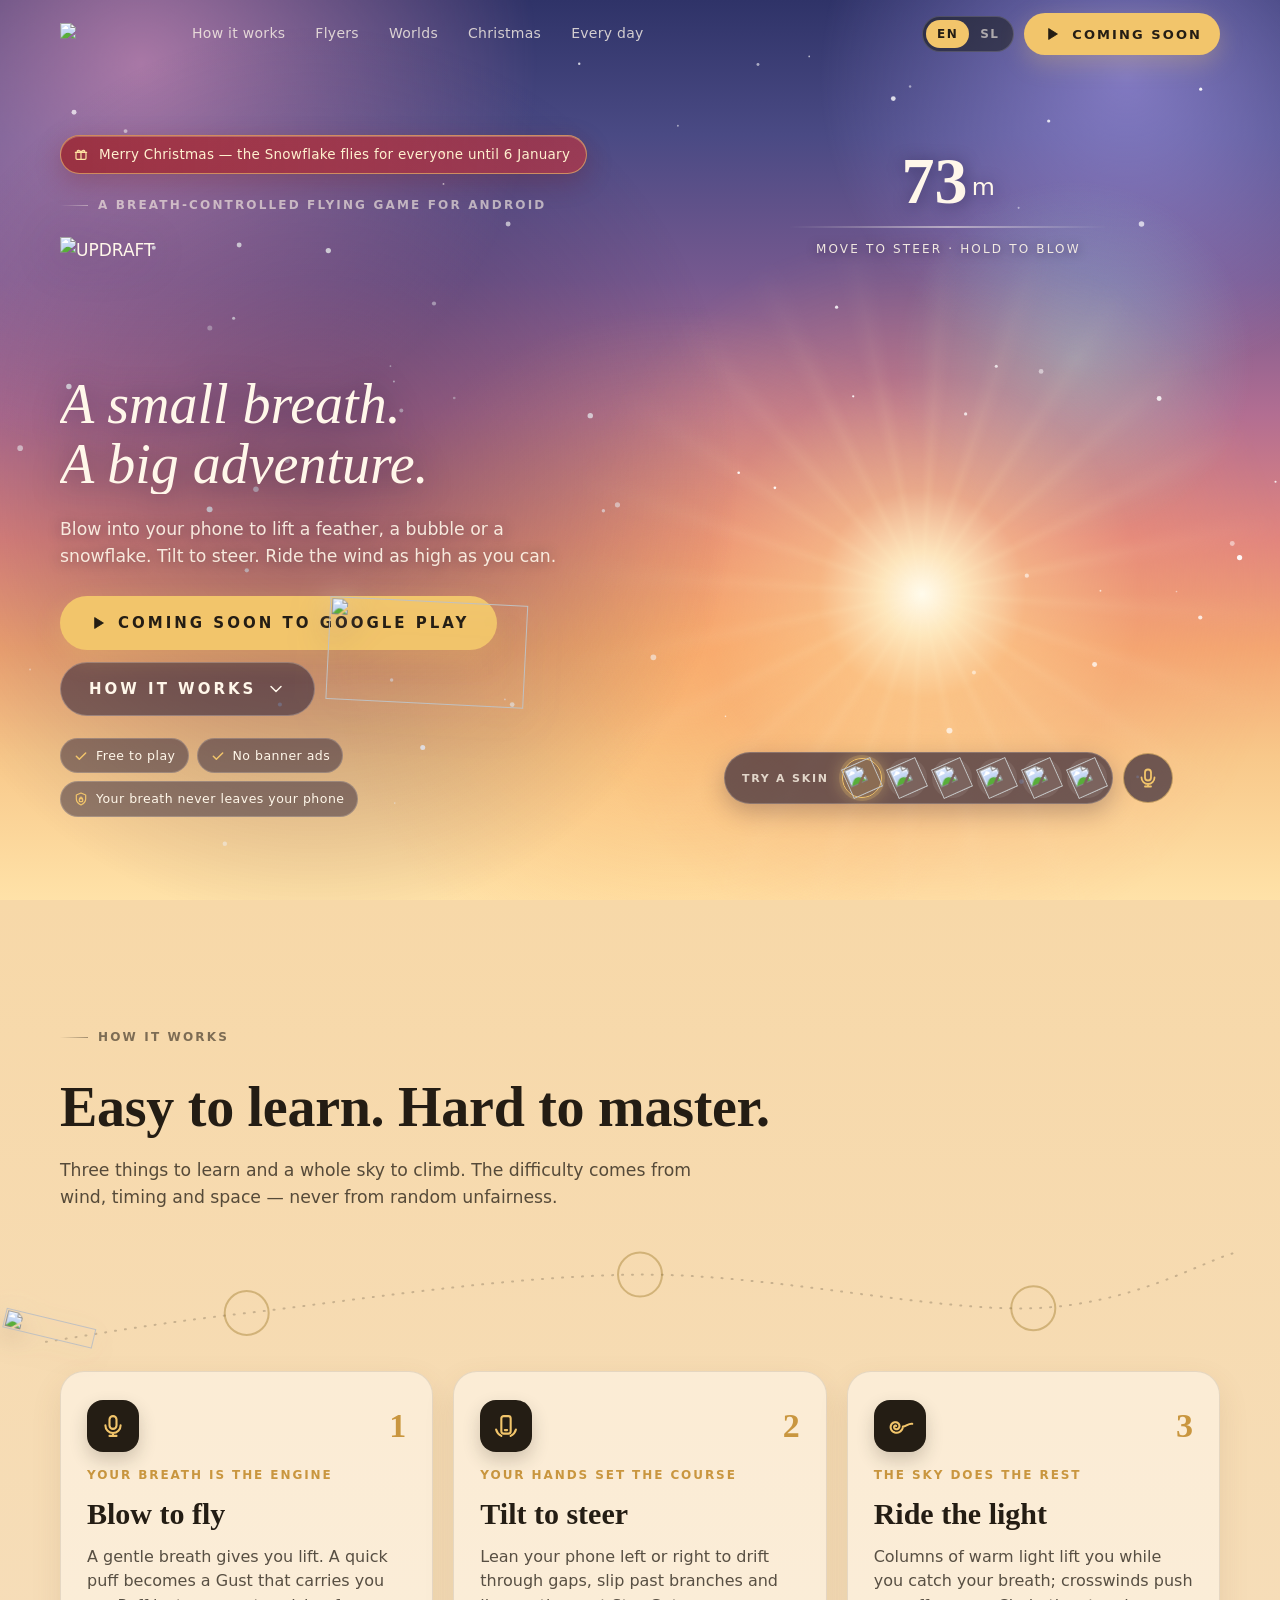
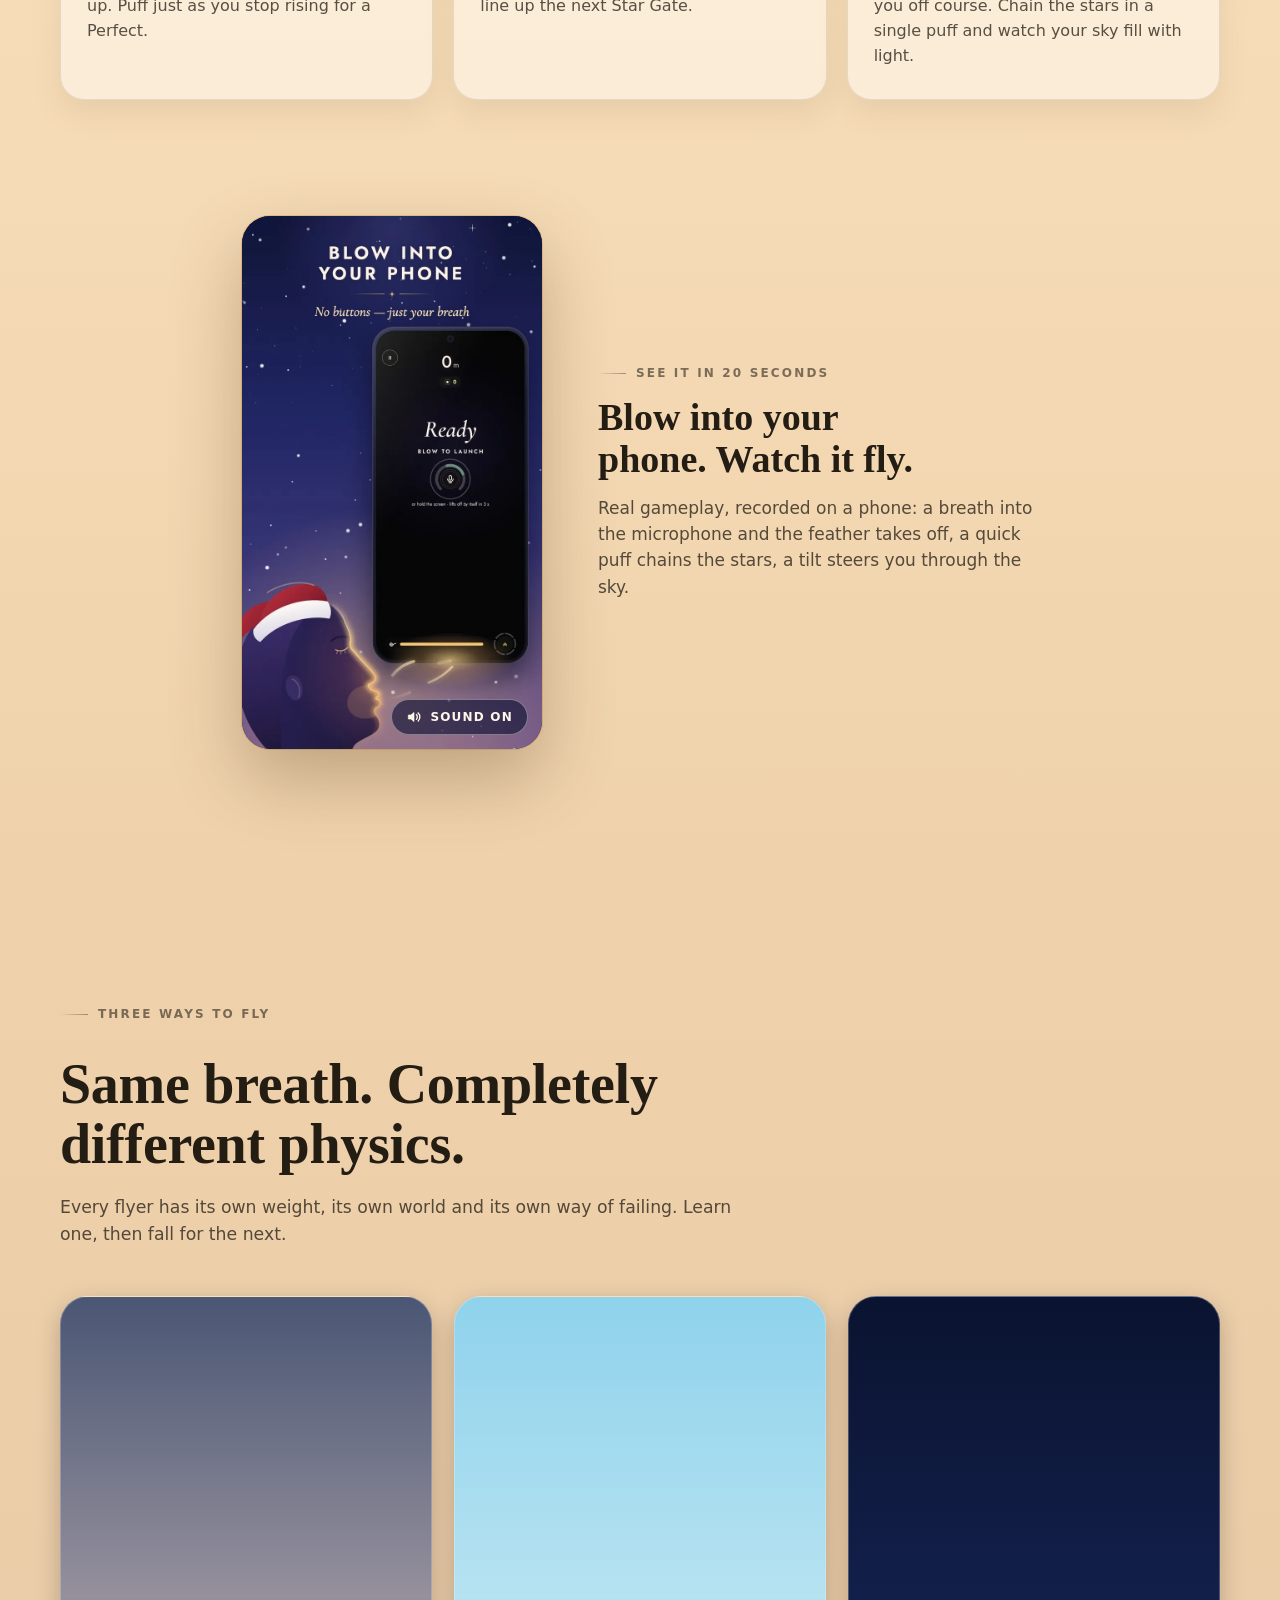
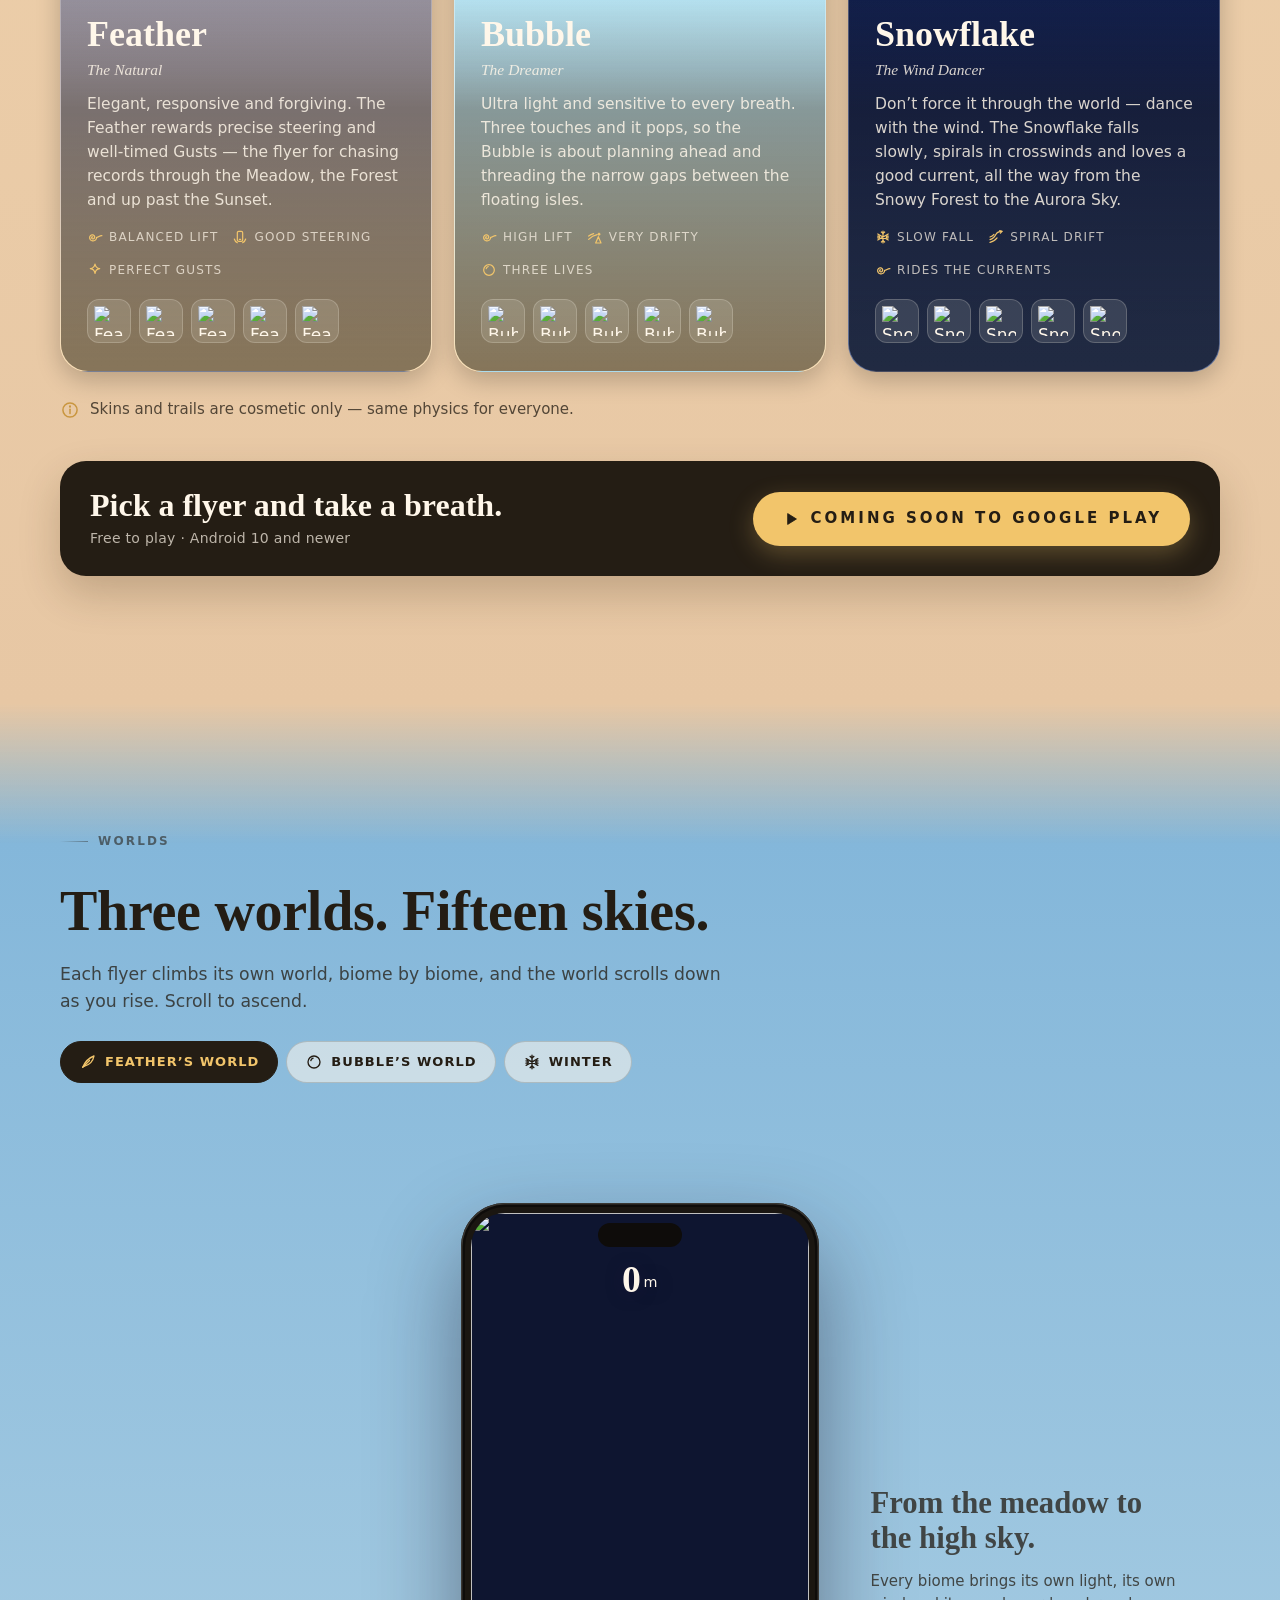
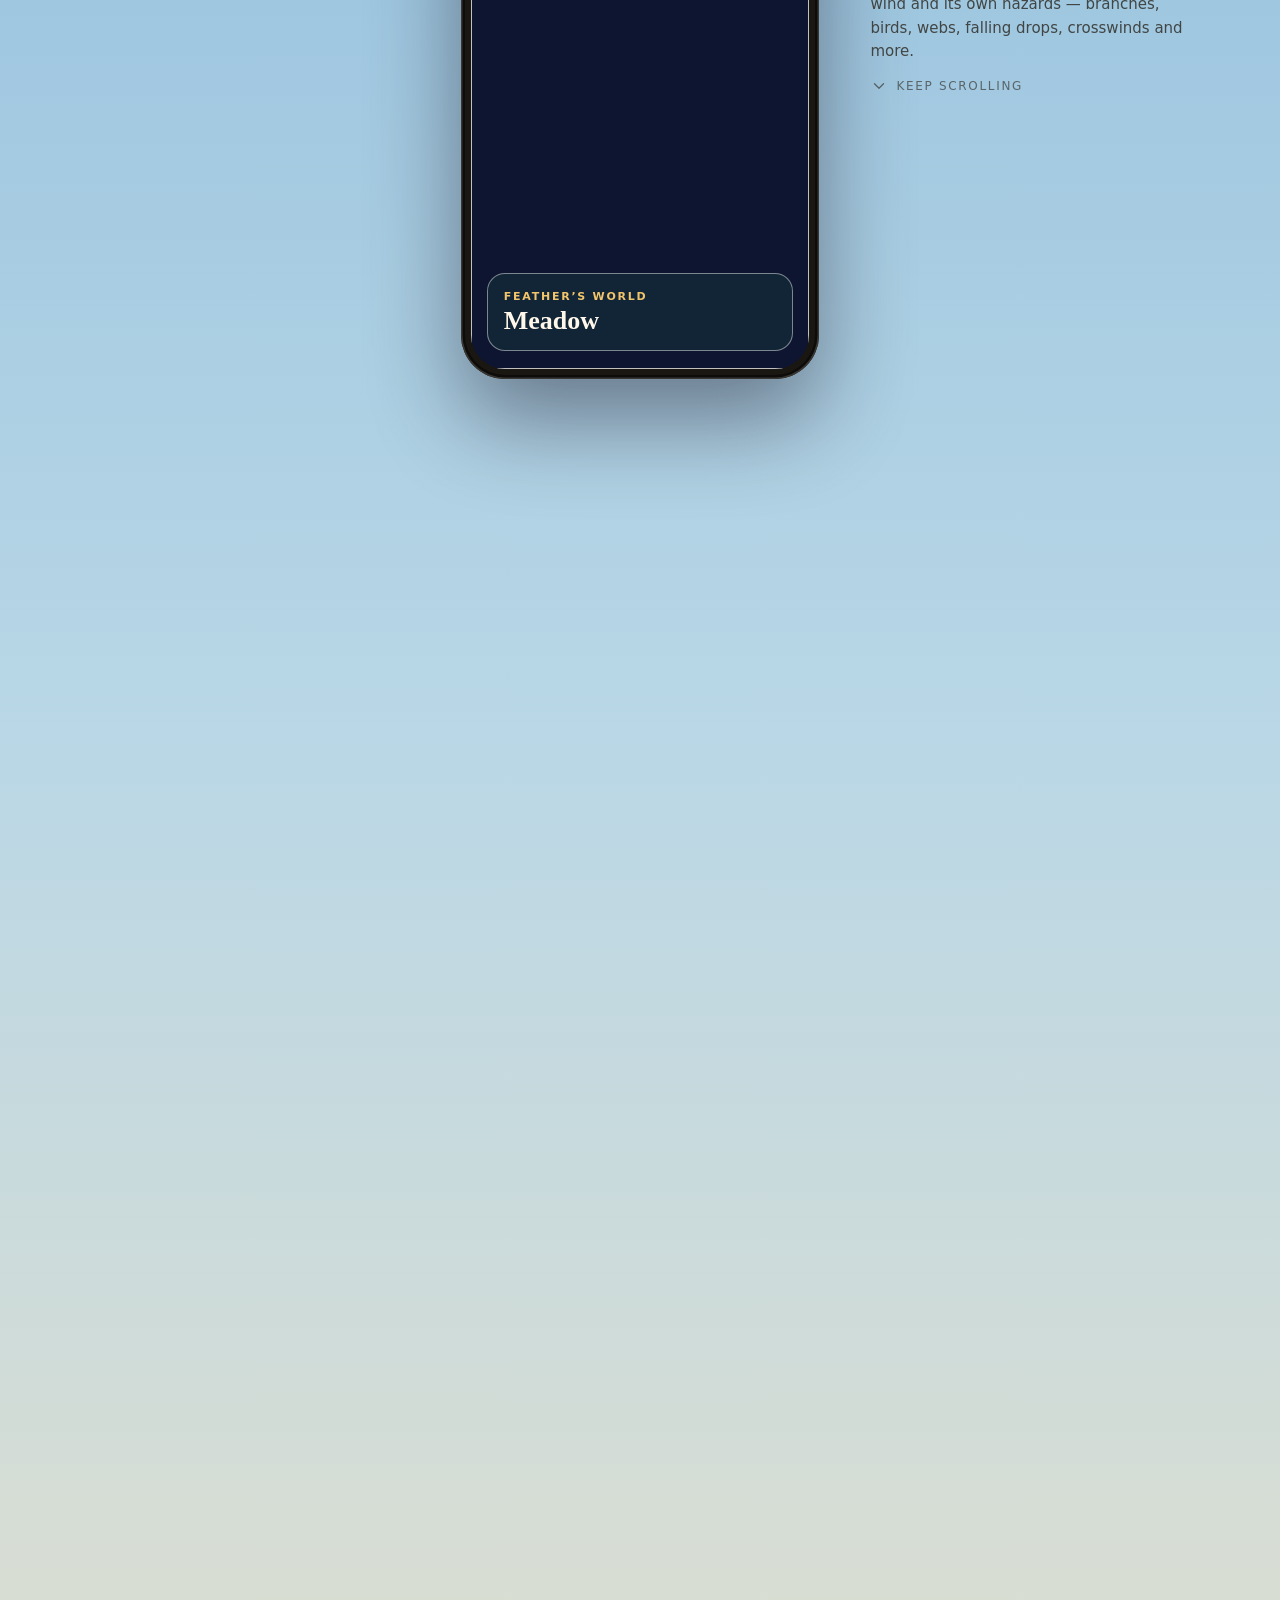
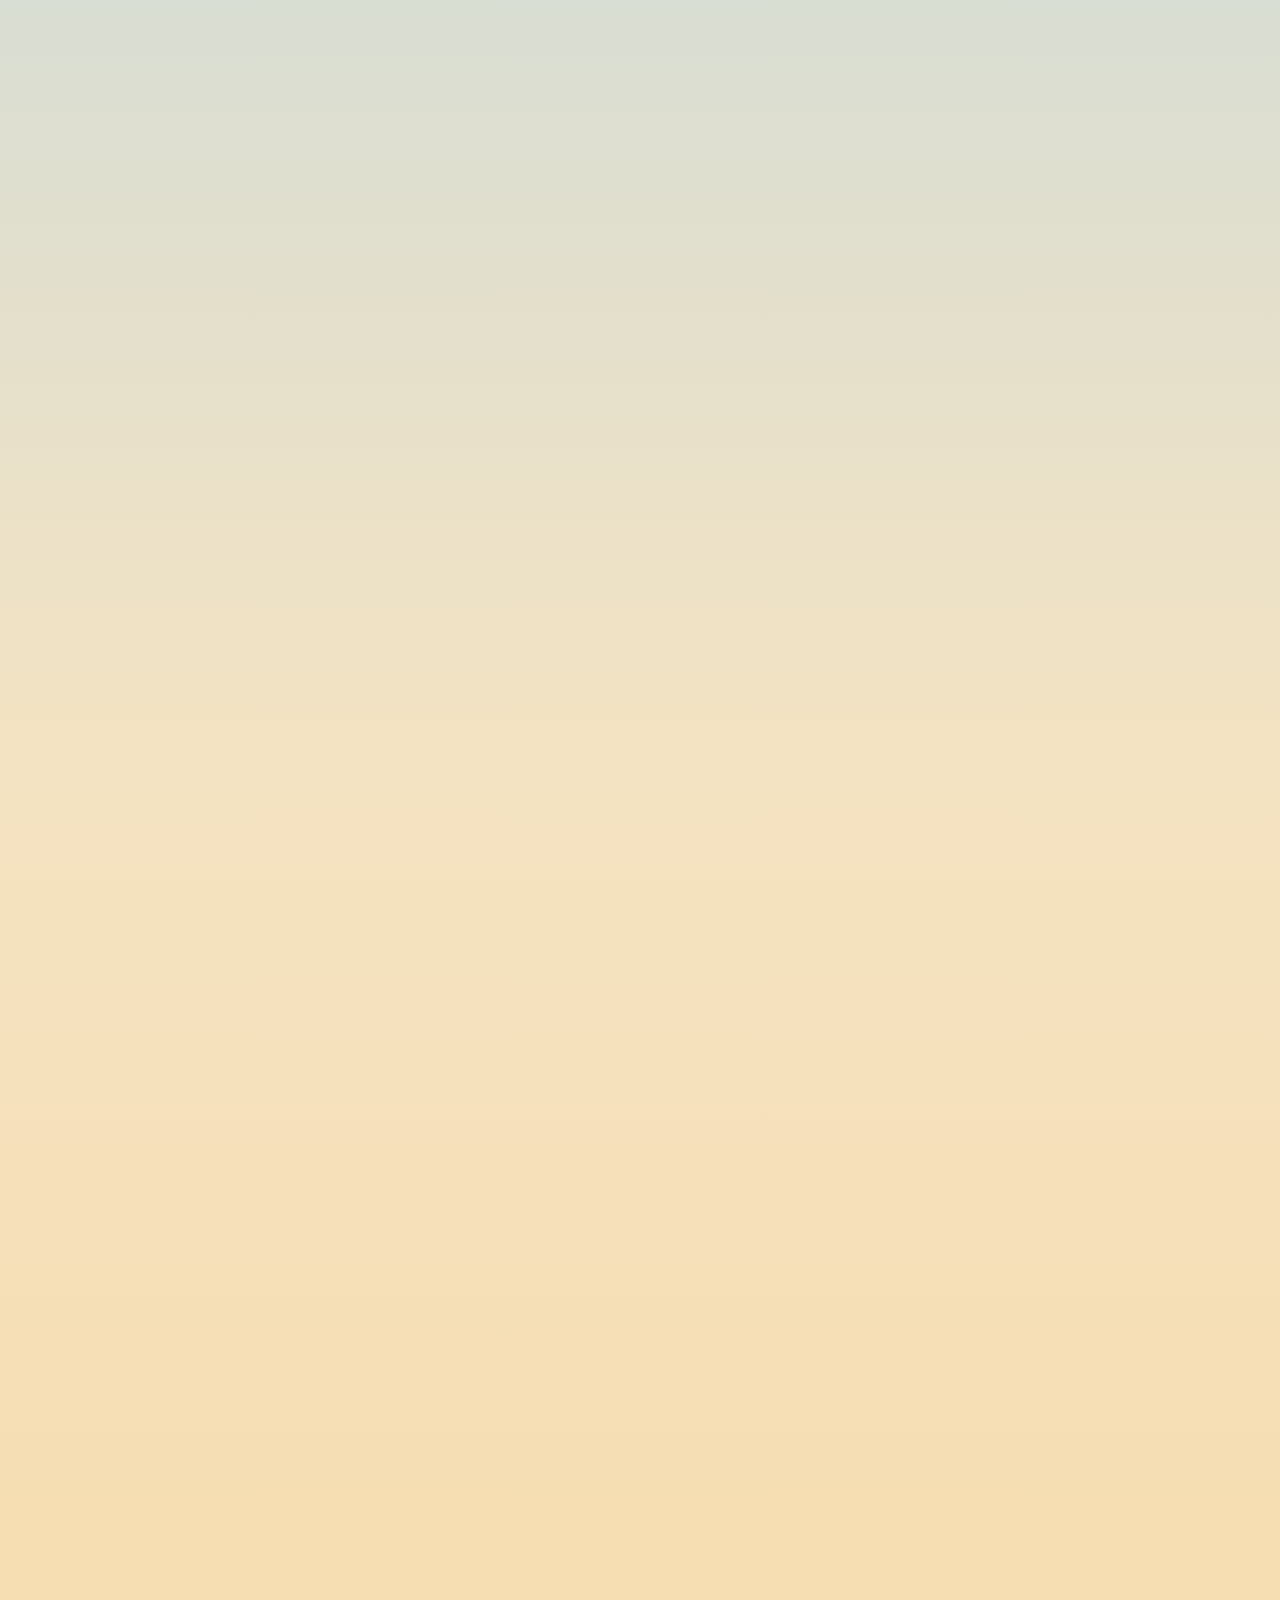
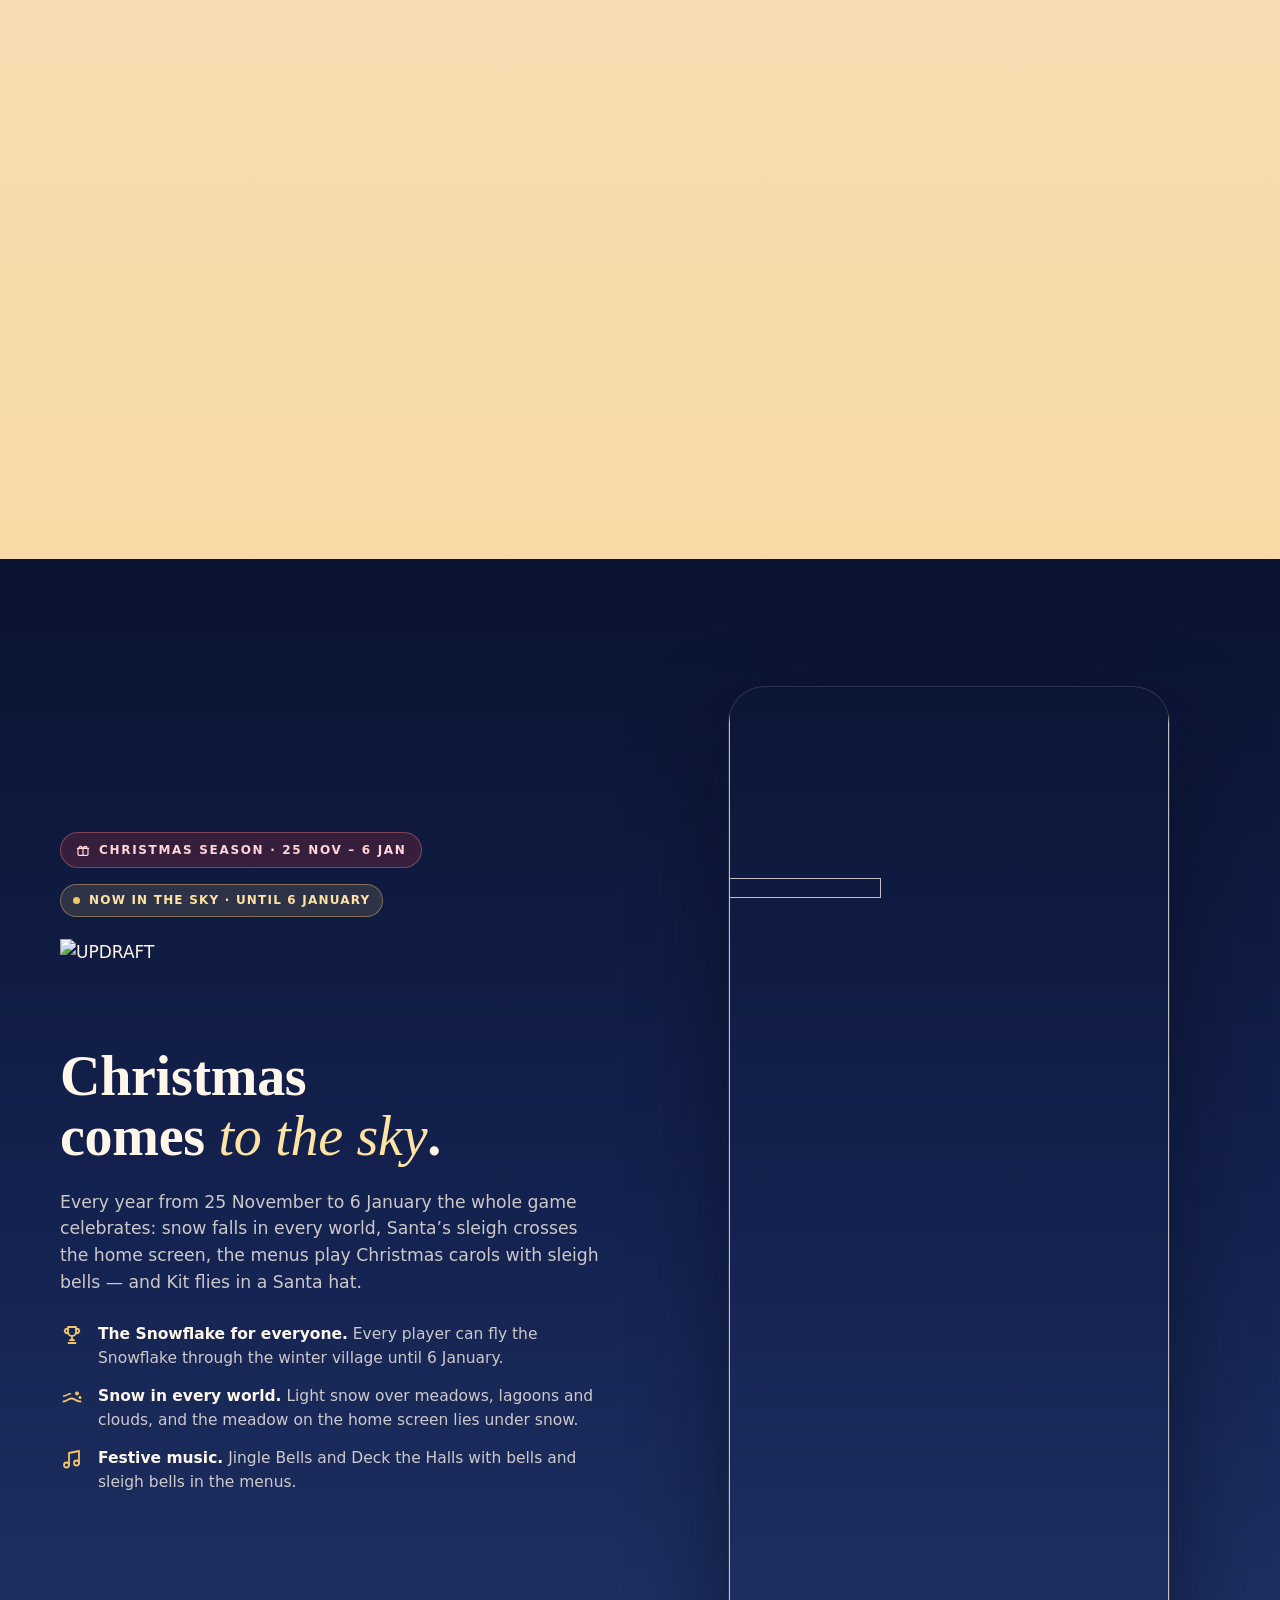
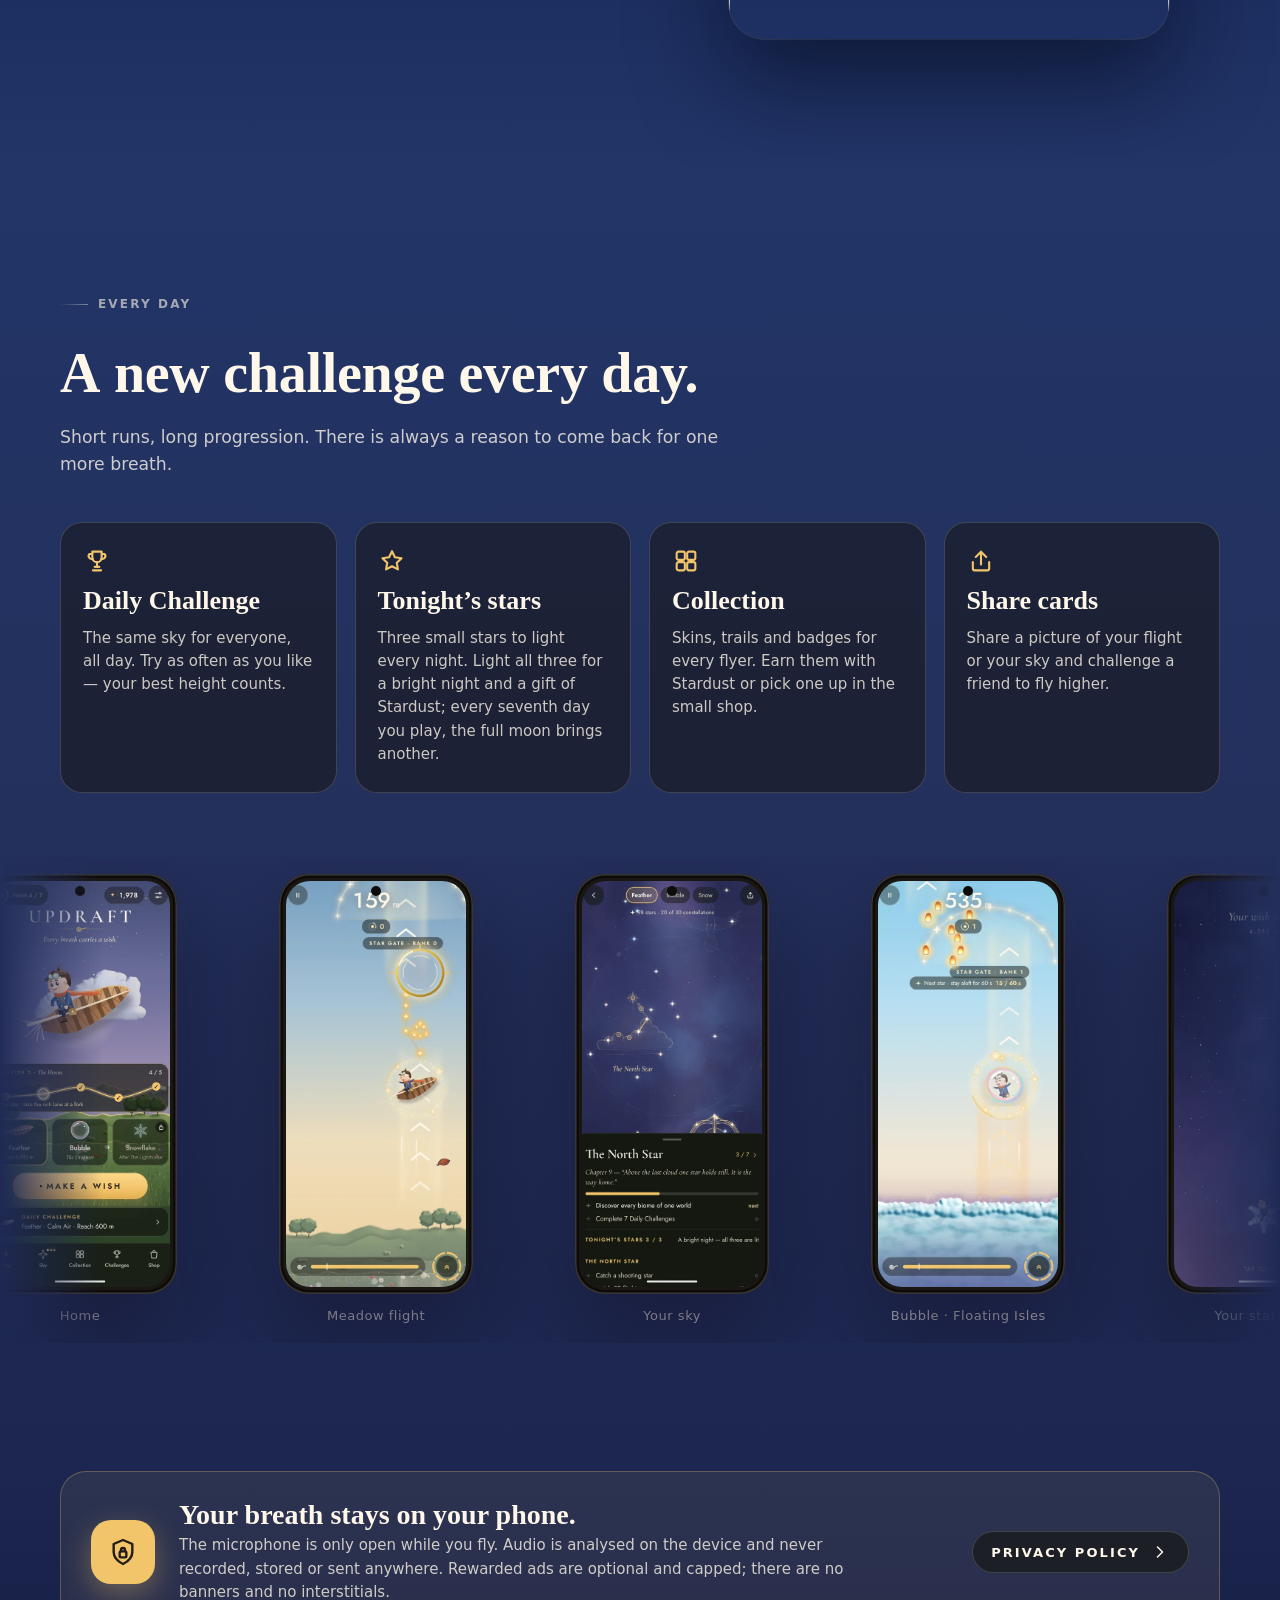
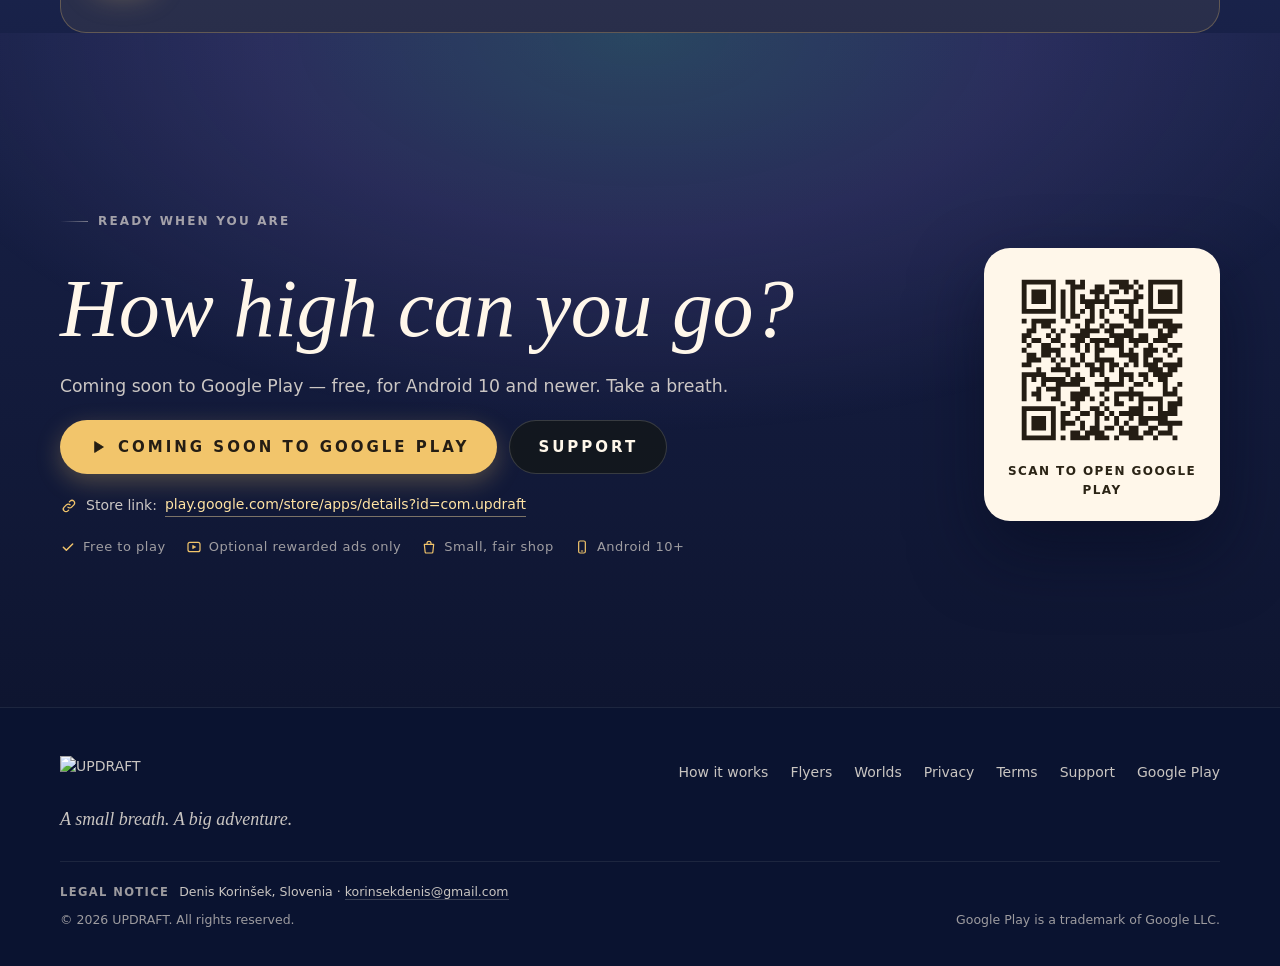
==== commit 3c378463: "Coming-soon note, launch switch, privacy policy: new ads and purchases" ====
--- a/index.html
+++ b/index.html
@@ -499,7 +499,7 @@
       <ul class="cta-meta">
         <li><svg class="icon" aria-hidden="true"><use href="#i-check"/></svg><span data-i18n="cta.m1">Free to play</span></li>
         <li><svg class="icon" aria-hidden="true"><use href="#i-ad"/></svg><span data-i18n="cta.m2">Optional rewarded ads only</span></li>
-        <li><svg class="icon" aria-hidden="true"><use href="#i-shop"/></svg><span data-i18n="cta.m3">Small cosmetic shop</span></li>
+        <li><svg class="icon" aria-hidden="true"><use href="#i-shop"/></svg><span data-i18n="cta.m3">Small, fair shop</span></li>
         <li><svg class="icon" aria-hidden="true"><use href="#i-phone"/></svg><span data-i18n="cta.m4">Android 10+</span></li>
       </ul>
     </div>
--- a/css/site.css
+++ b/css/site.css
@@ -312,6 +312,14 @@
 .how-note { margin-top: 28px; display: flex; gap: 12px; align-items: flex-start; color: var(--fg-2); font-size: 15px; max-width: 720px; }
 .how-note .icon { width: 22px; height: 22px; color: var(--gold-deep); margin-top: 2px; }
 @media (max-width: 900px) { .steps { grid-template-columns: 1fr; } }
+/* "coming soon" note (js/config.js storeLive = false): a click on a Play button shows this instead of an error page */
+.soon-note { position: fixed; left: 50%; bottom: calc(24px + env(safe-area-inset-bottom, 0px)); z-index: 60; max-width: min(420px, calc(100vw - 32px));
+  transform: translate(-50%, 16px); opacity: 0; pointer-events: none; padding: 14px 20px; border-radius: var(--r-lg); text-align: center;
+  background: rgba(16, 20, 40, .92); color: var(--cream); border: 1px solid rgba(242, 197, 107, .45); box-shadow: 0 16px 40px rgba(0, 0, 0, .35);
+  font: 500 15px/1.4 var(--font-body); transition: opacity .25s ease, transform .25s ease; }
+.soon-note.is-on { opacity: 1; transform: translate(-50%, 0); }
+@media (max-width: 760px) { .soon-note { bottom: calc(96px + env(safe-area-inset-bottom, 0px)); } }
+@media (prefers-reduced-motion: reduce) { .soon-note { transition: none; } }
 /* promo video (DEC-158): a vertical card next to its line; stacks on phones */
 .how-video { margin-top: 64px; display: grid; grid-template-columns: auto minmax(0, 440px); gap: 56px; align-items: center; justify-content: center; }
 .hv-card { position: relative; width: 300px; max-width: 100%; aspect-ratio: 9 / 16; border-radius: 28px; overflow: hidden; background: #1A1D52;
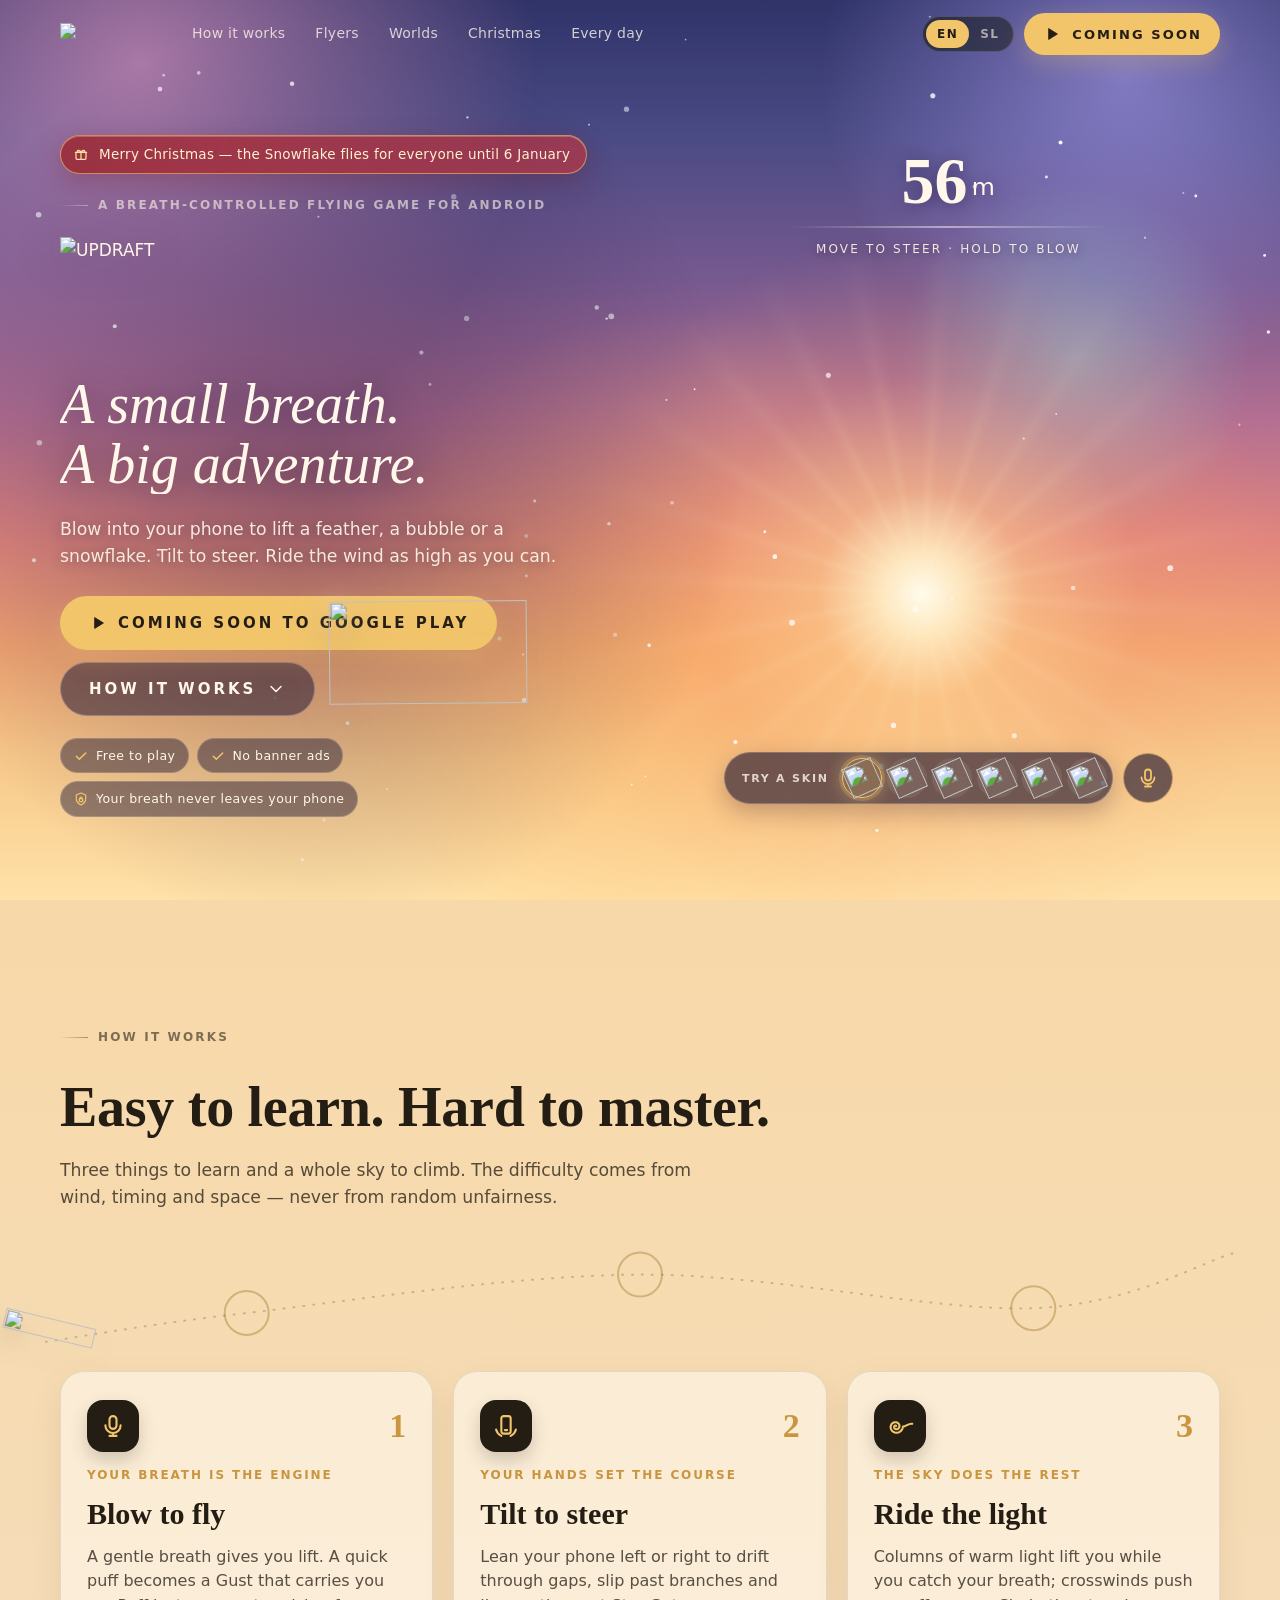
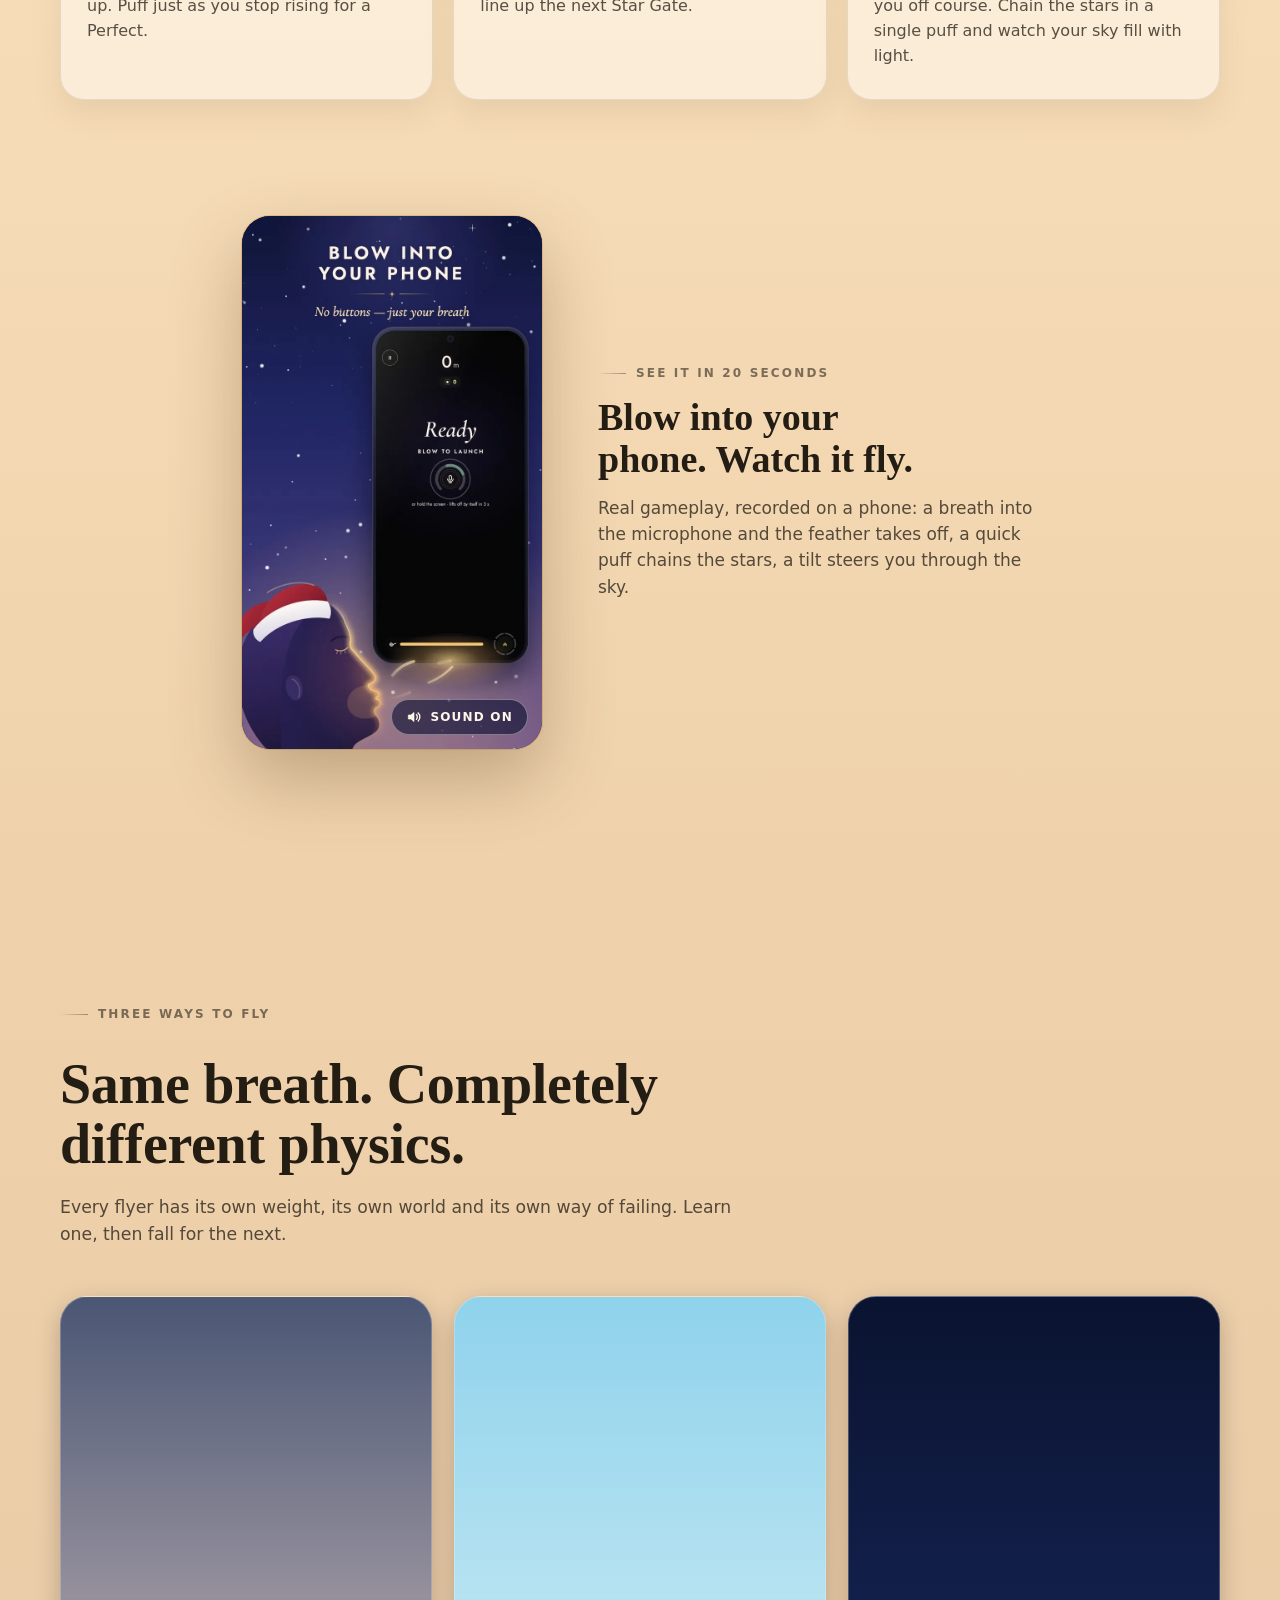
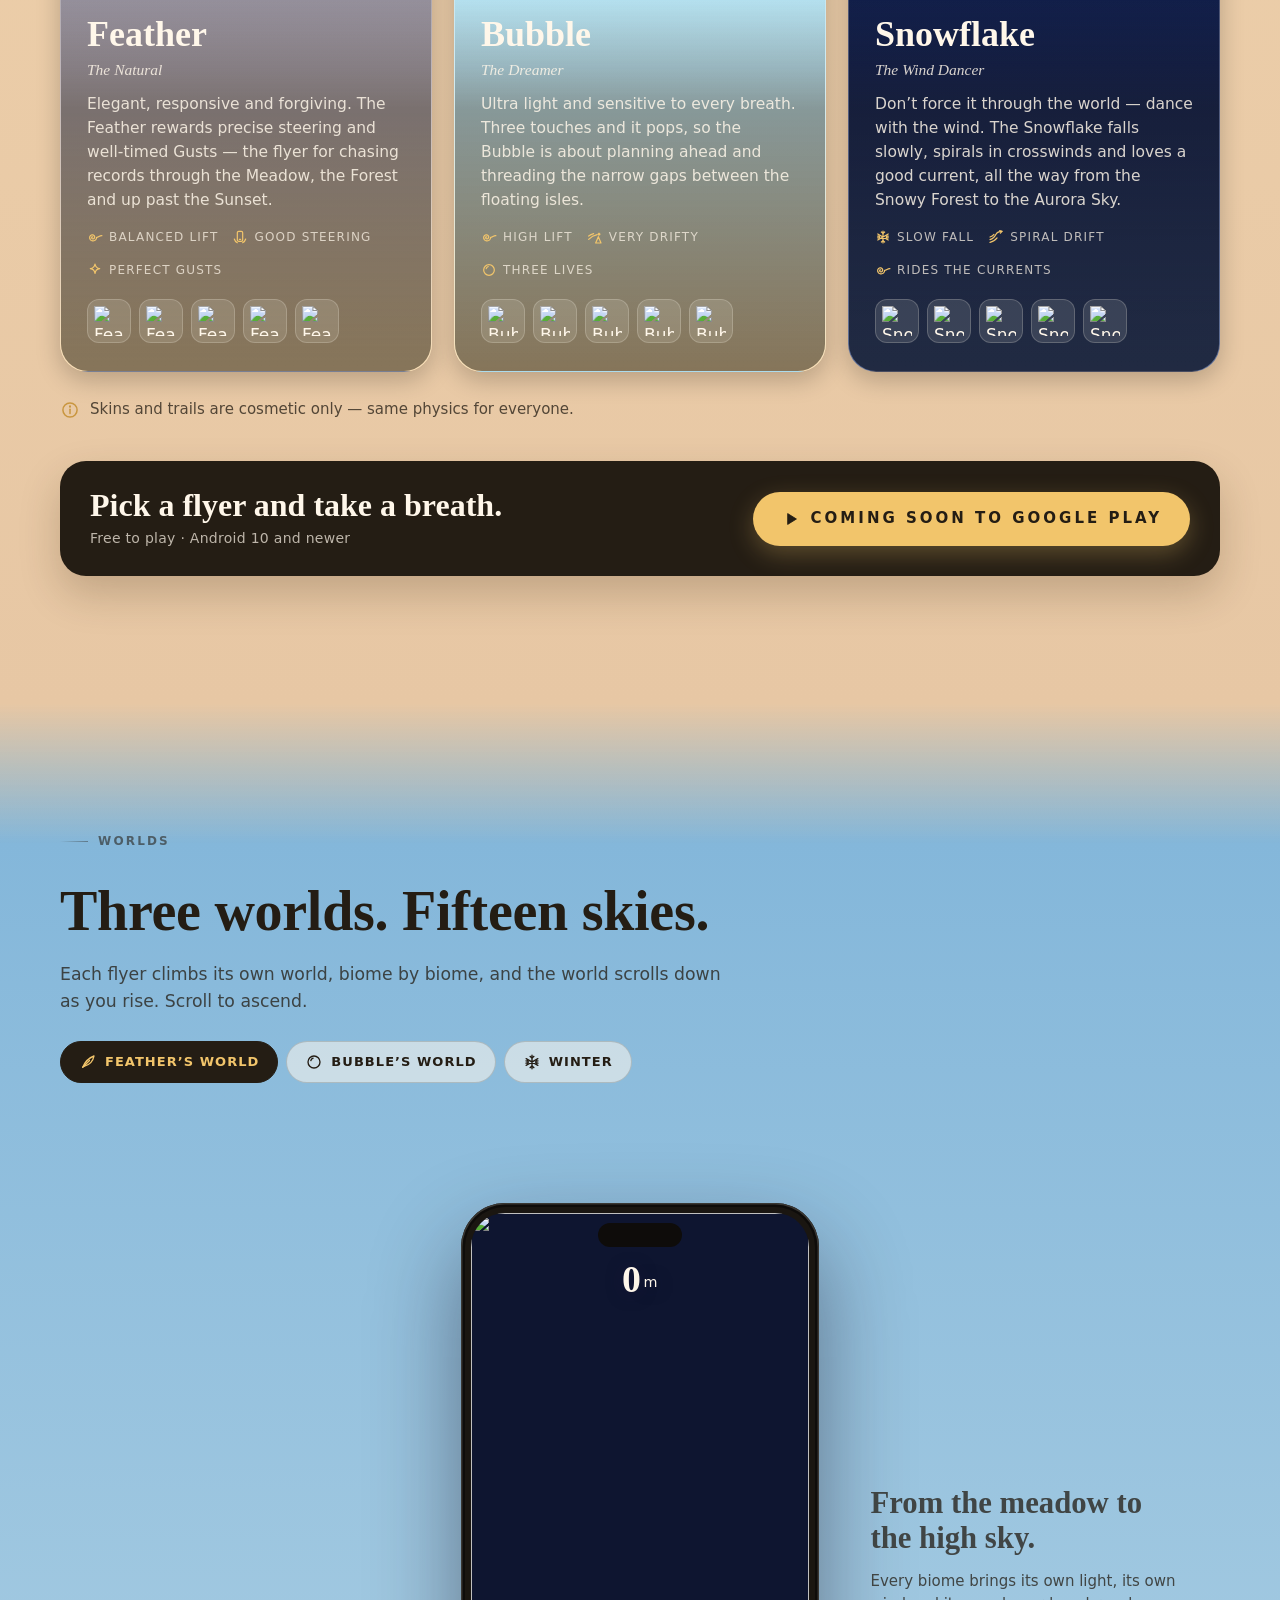
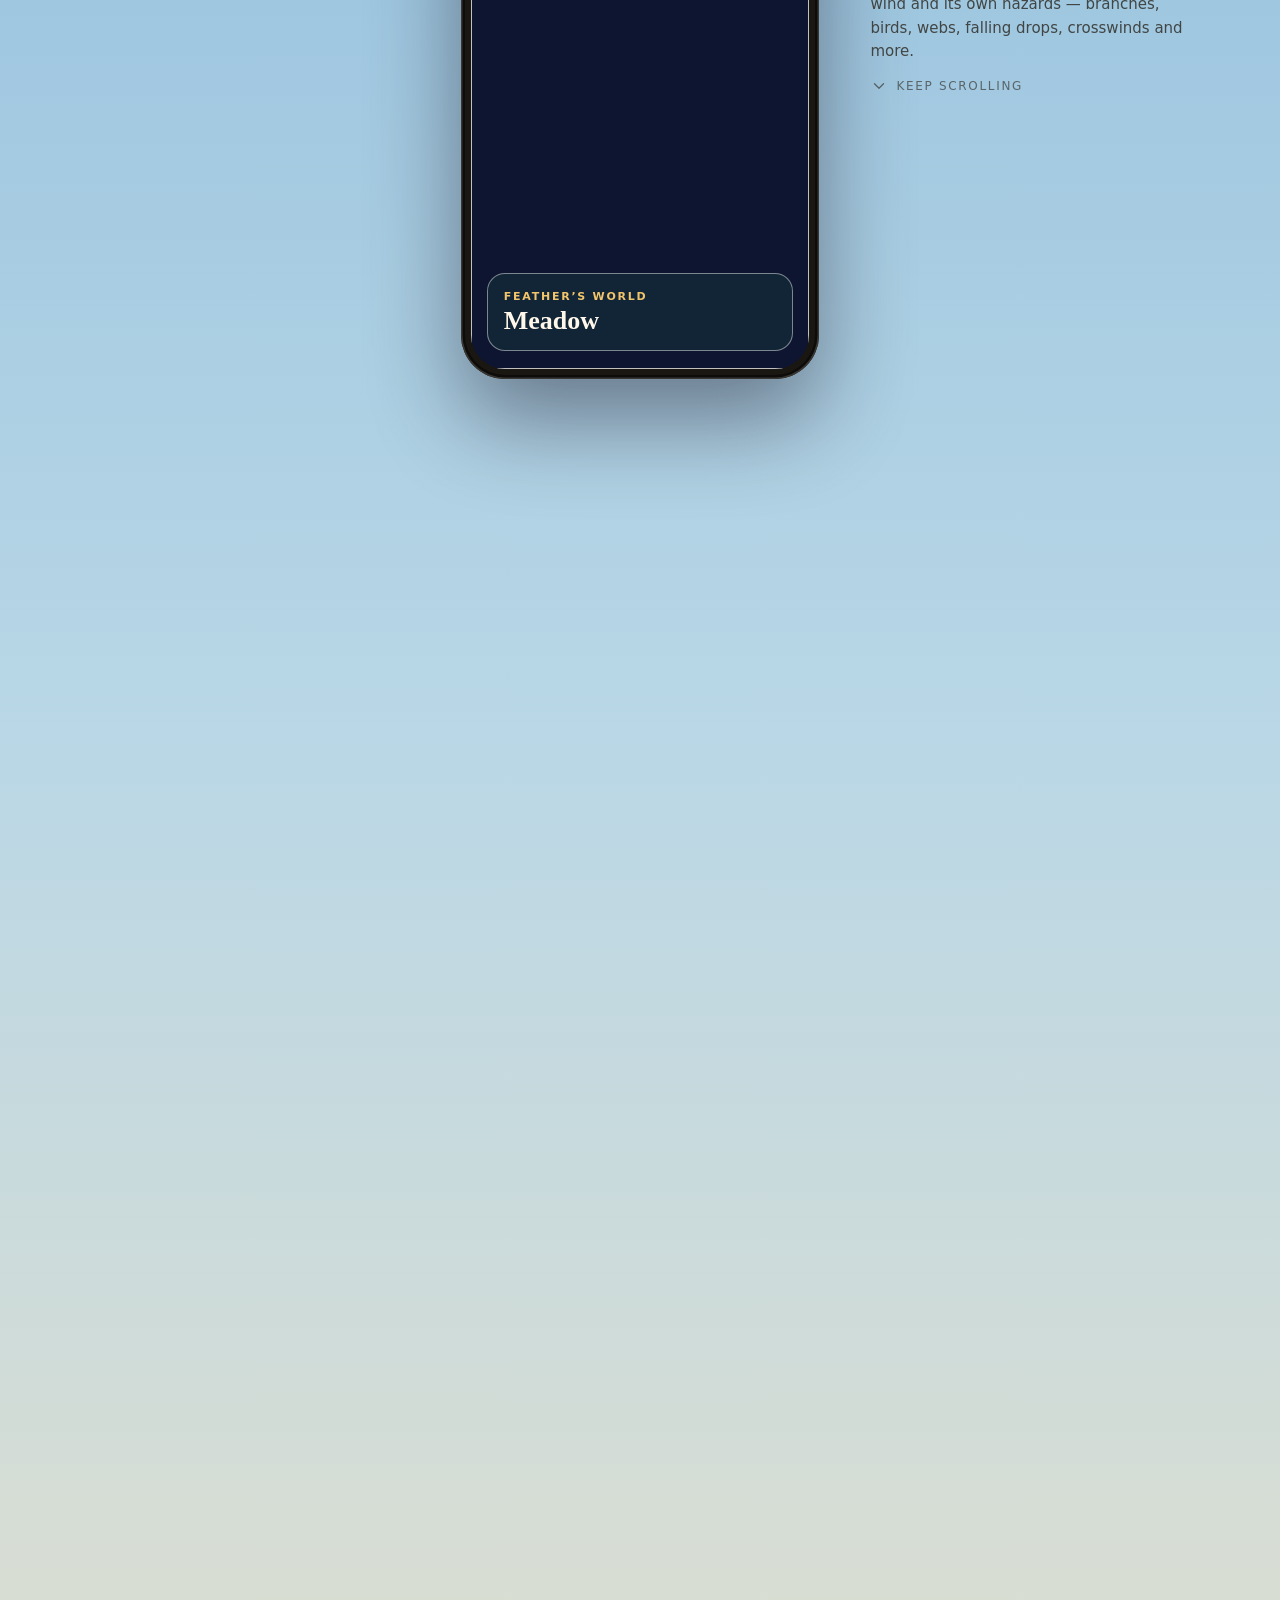
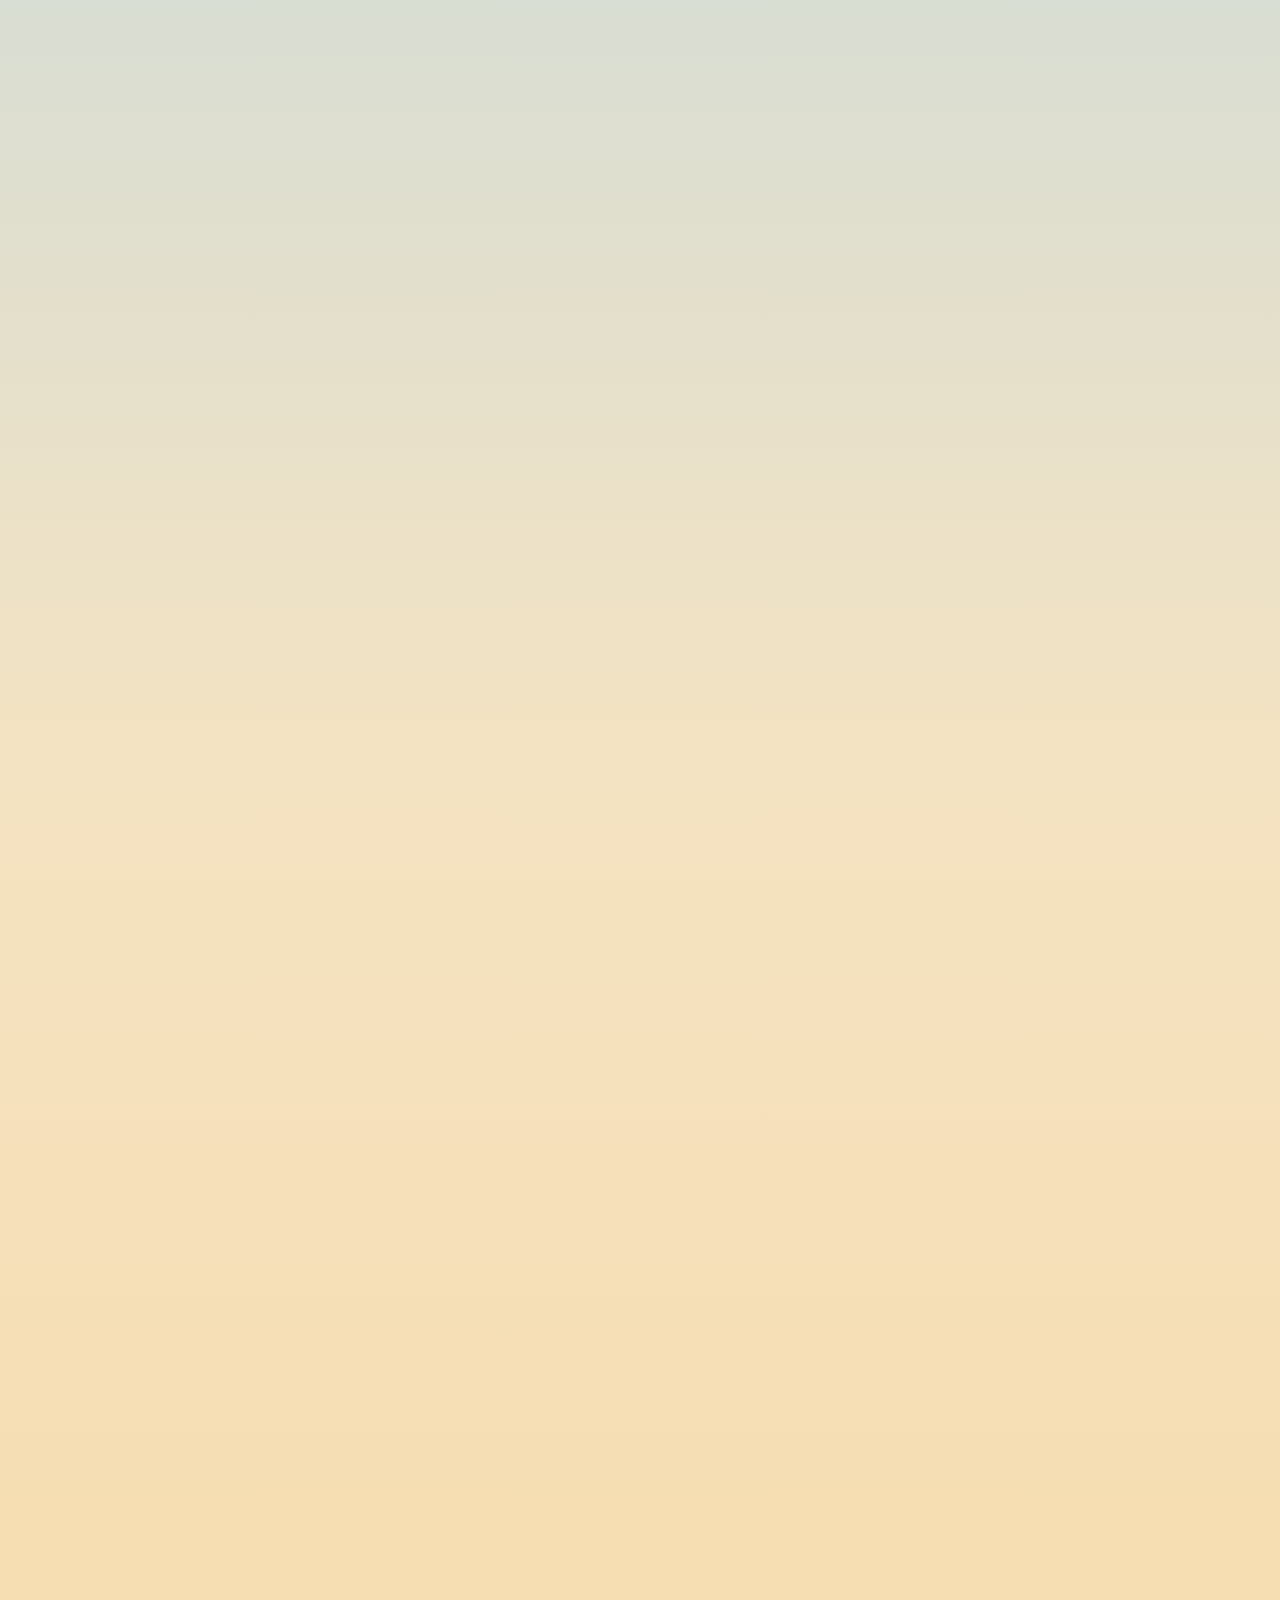
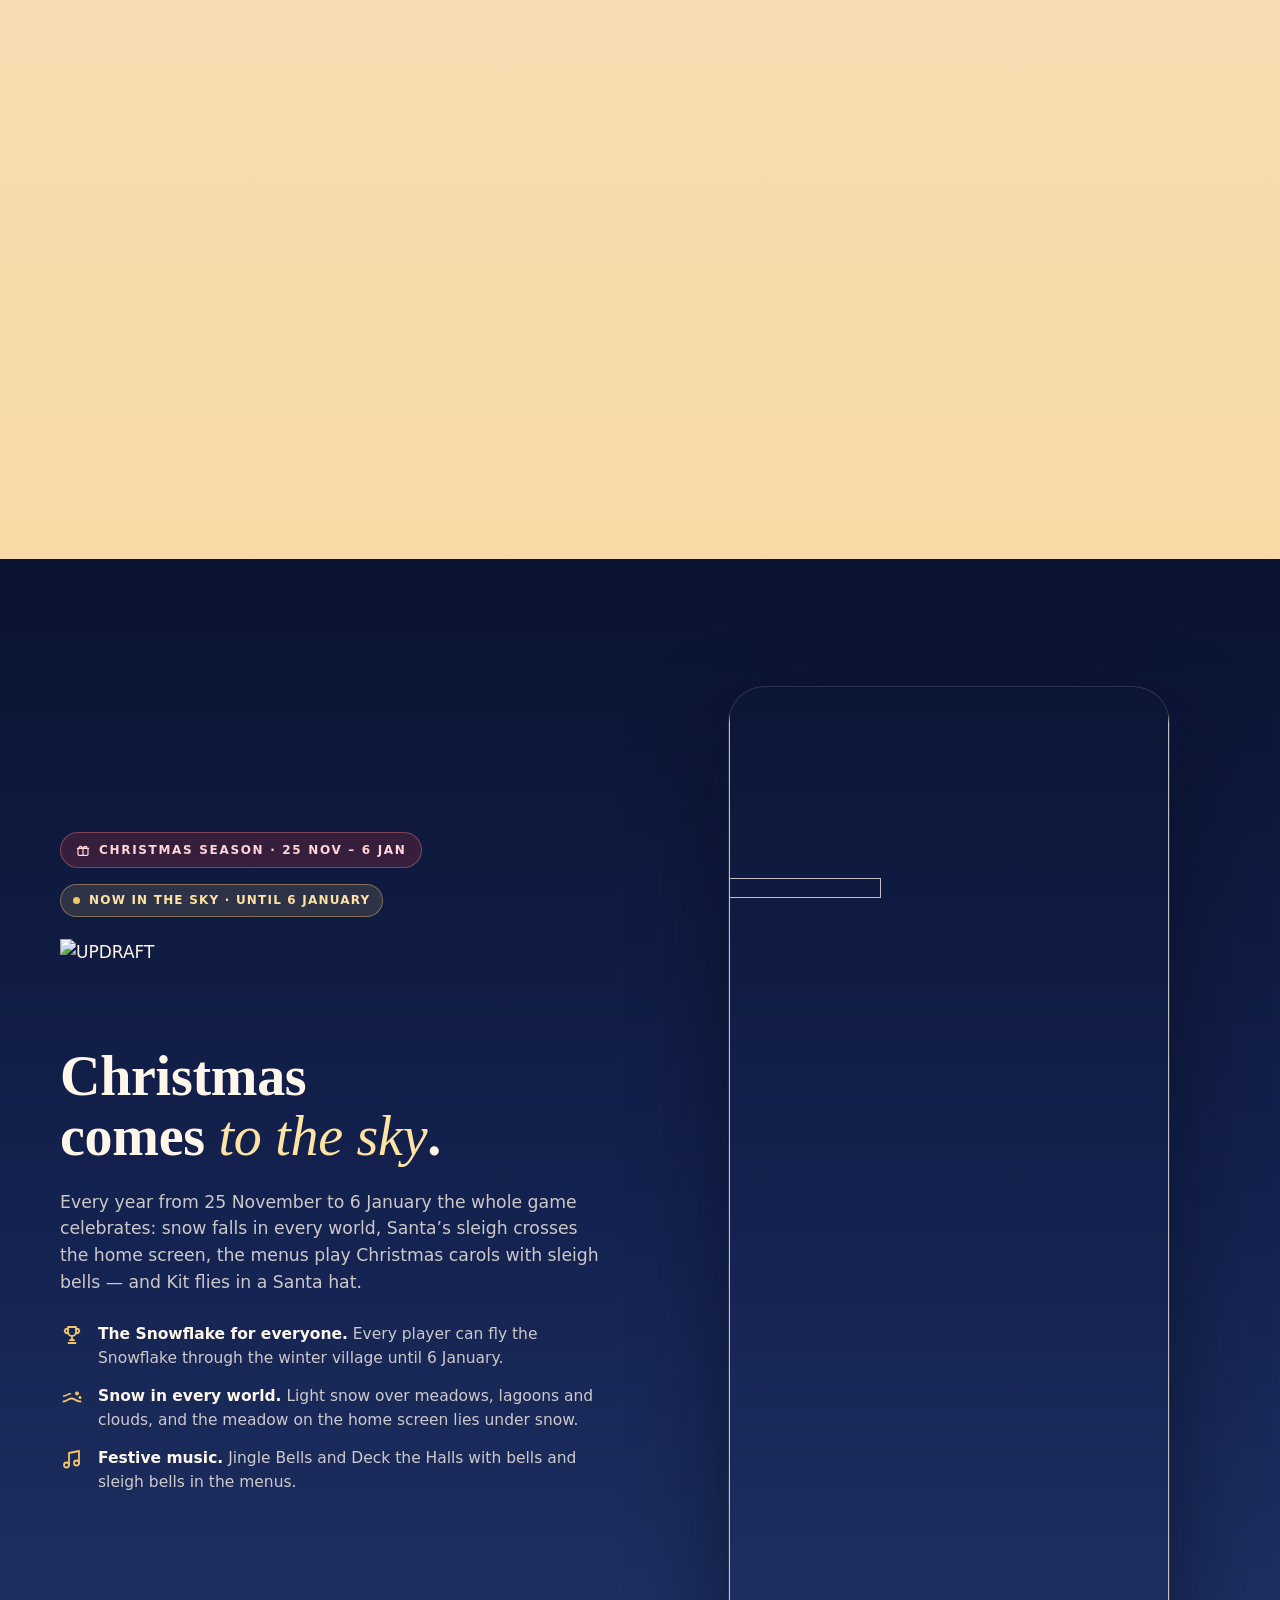
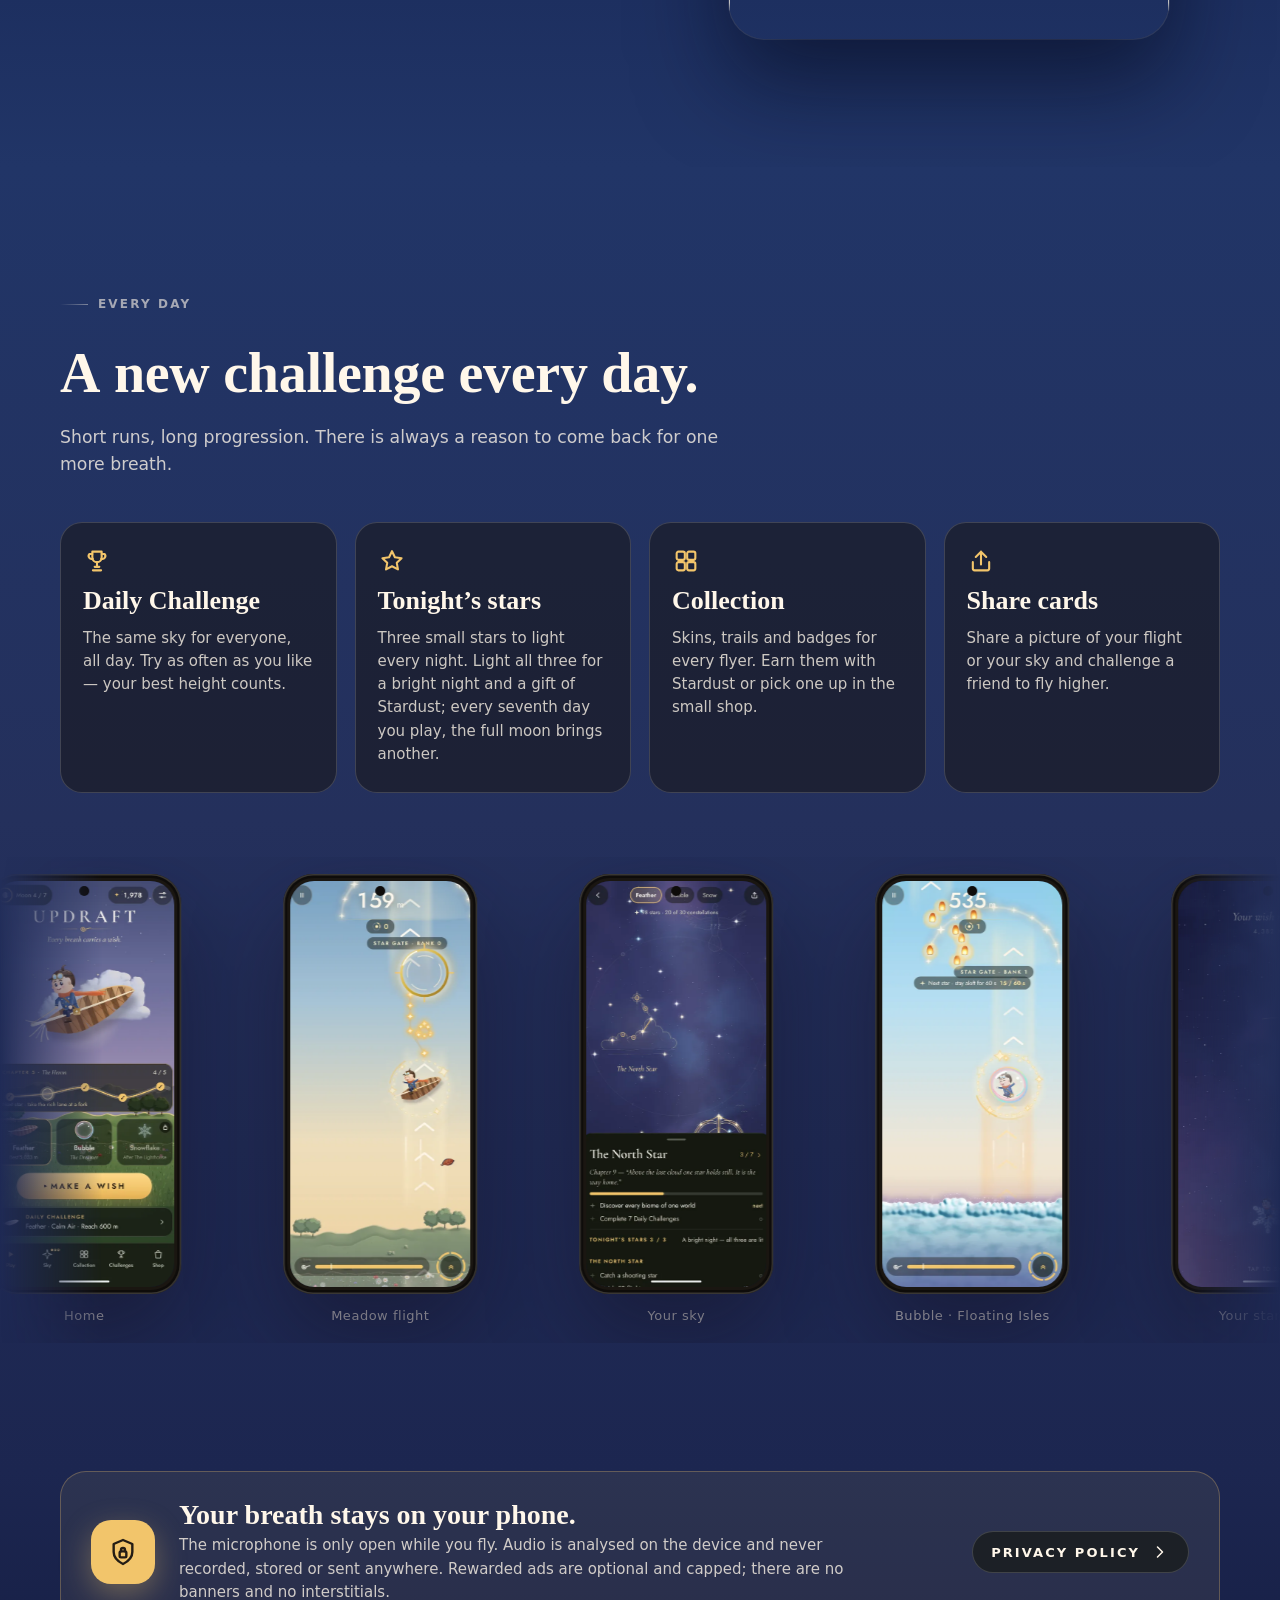
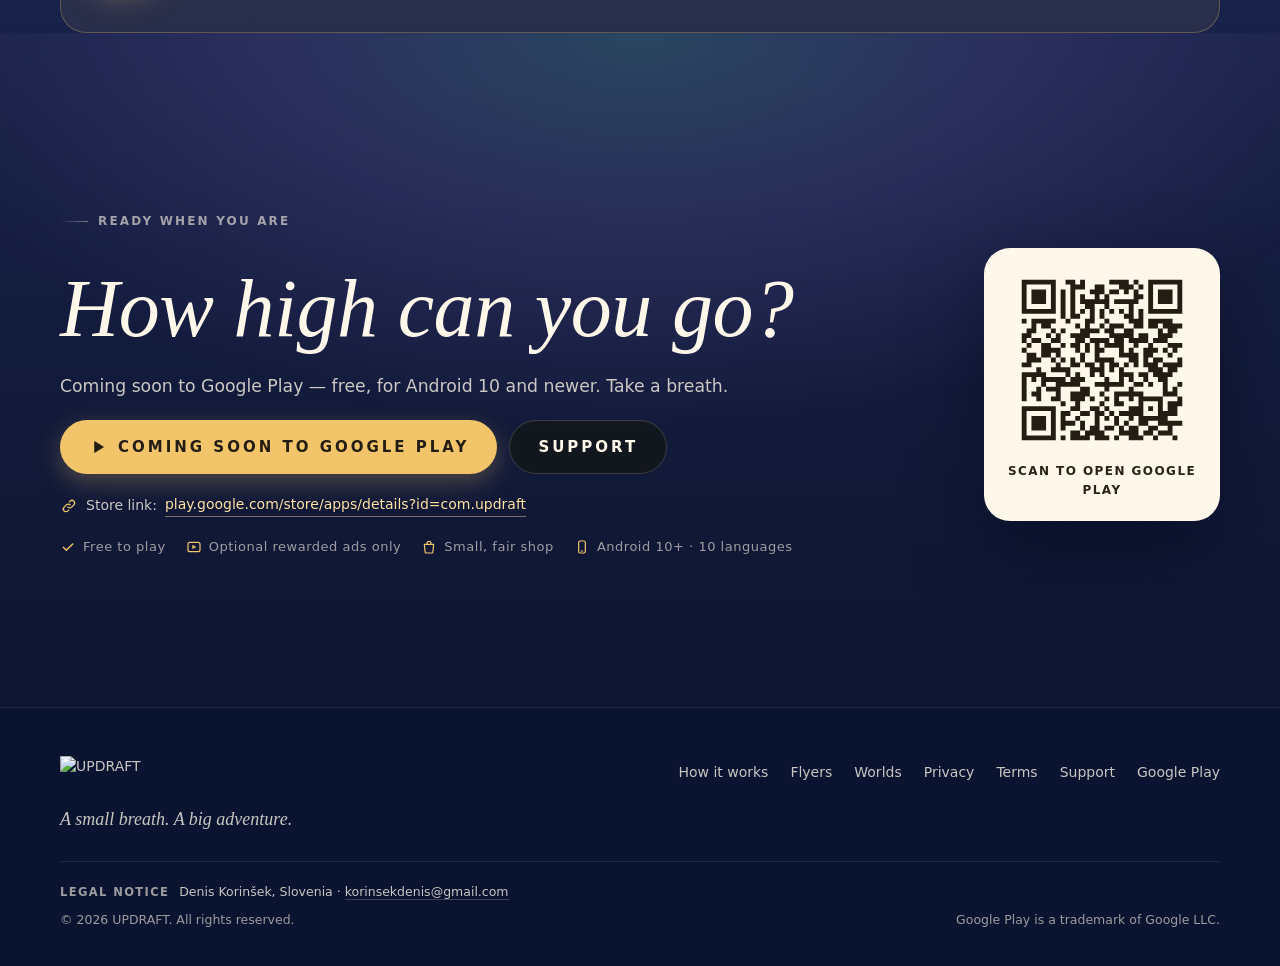
==== commit 9d3ef48f: "10 languages" ====
--- a/index.html
+++ b/index.html
@@ -500,7 +500,7 @@
         <li><svg class="icon" aria-hidden="true"><use href="#i-check"/></svg><span data-i18n="cta.m1">Free to play</span></li>
         <li><svg class="icon" aria-hidden="true"><use href="#i-ad"/></svg><span data-i18n="cta.m2">Optional rewarded ads only</span></li>
         <li><svg class="icon" aria-hidden="true"><use href="#i-shop"/></svg><span data-i18n="cta.m3">Small, fair shop</span></li>
-        <li><svg class="icon" aria-hidden="true"><use href="#i-phone"/></svg><span data-i18n="cta.m4">Android 10+</span></li>
+        <li><svg class="icon" aria-hidden="true"><use href="#i-phone"/></svg><span data-i18n="cta.m4">Android 10+ · 10 languages</span></li>
       </ul>
     </div>
     <div class="cta-qr-wrap" data-px="0.1">
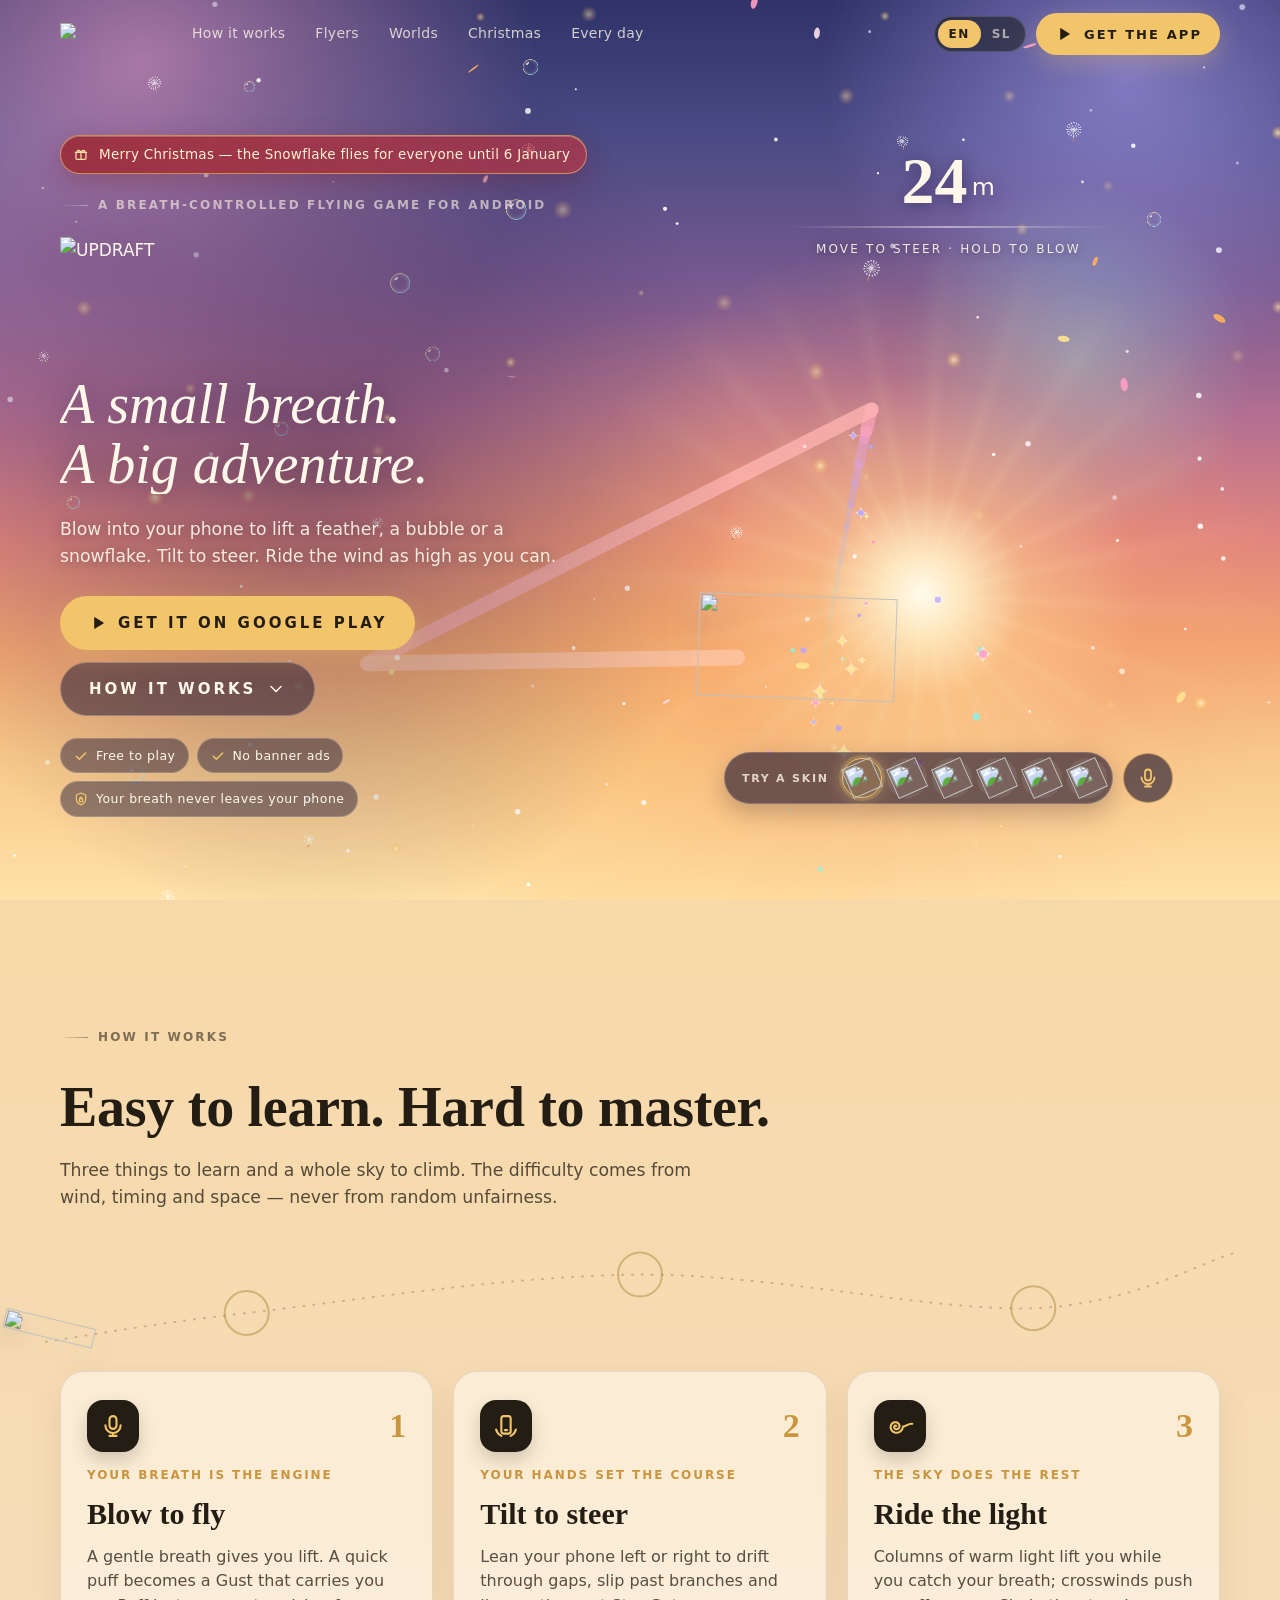
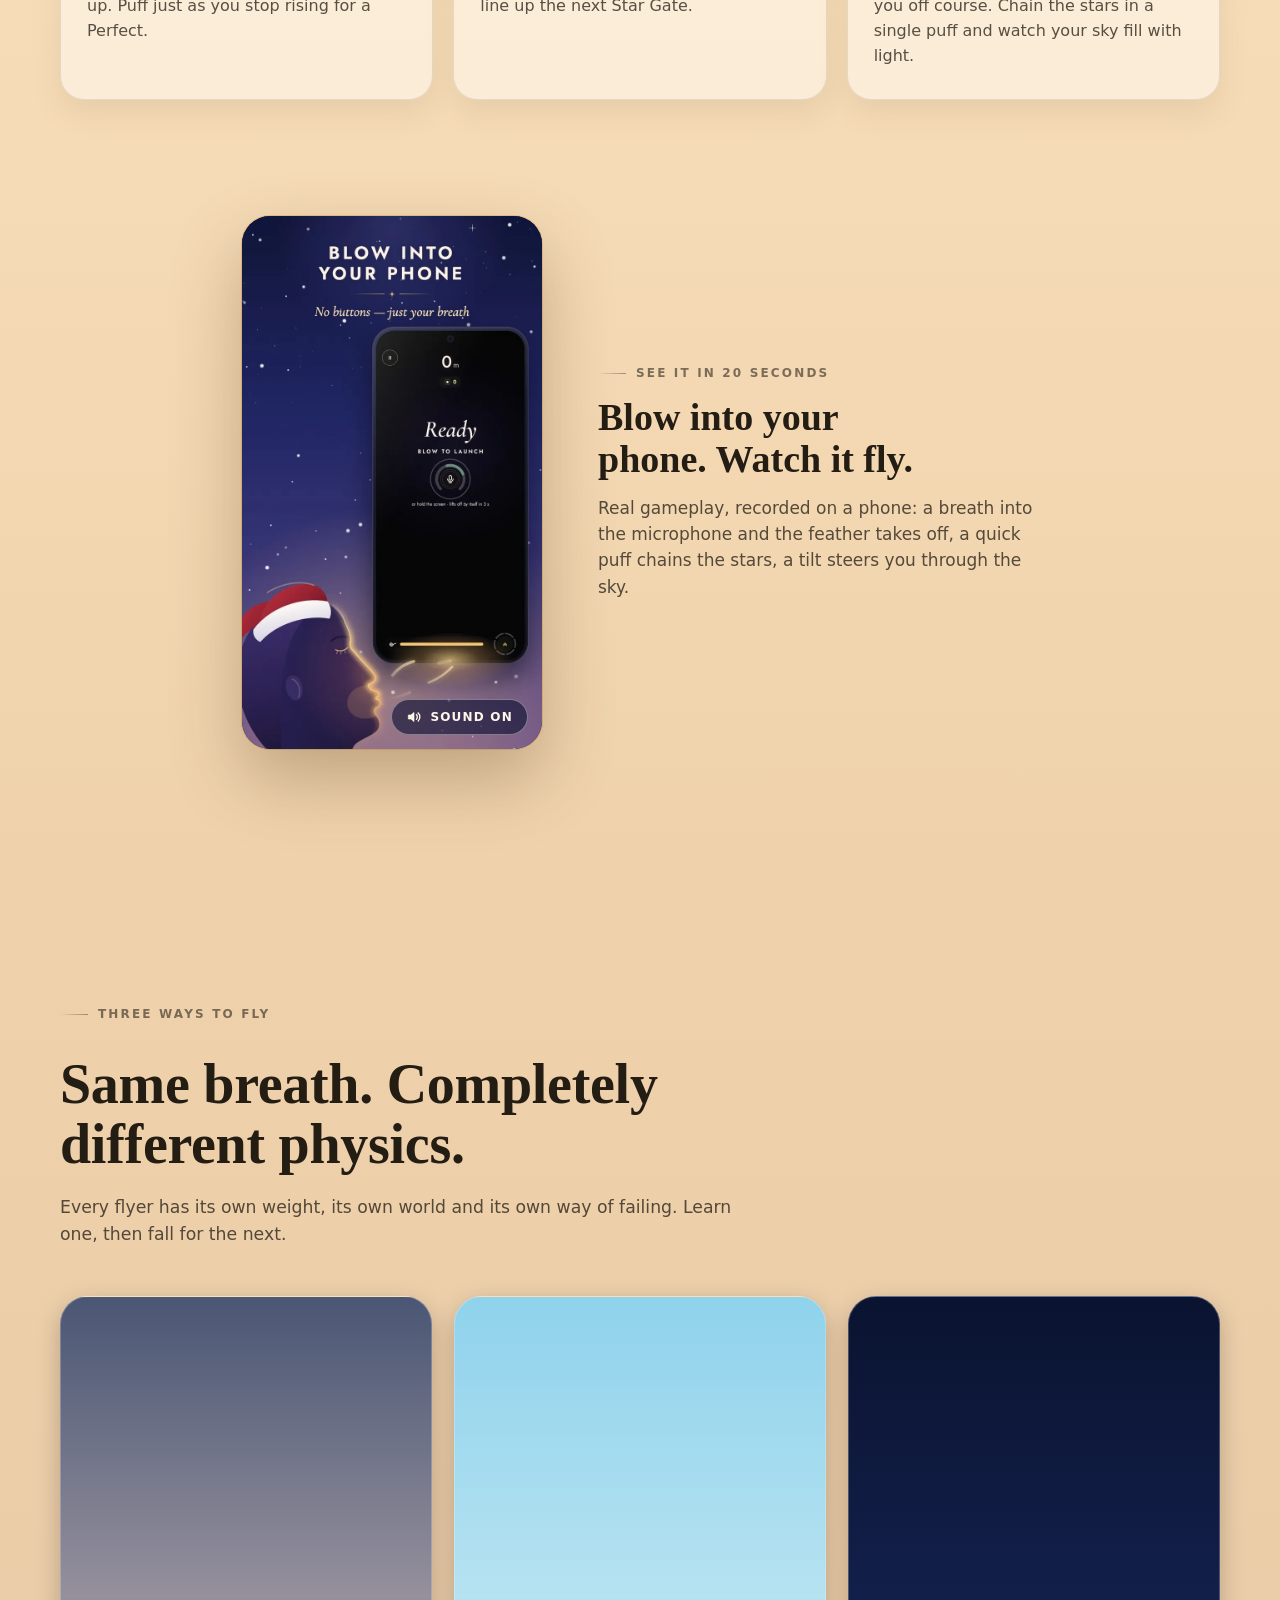
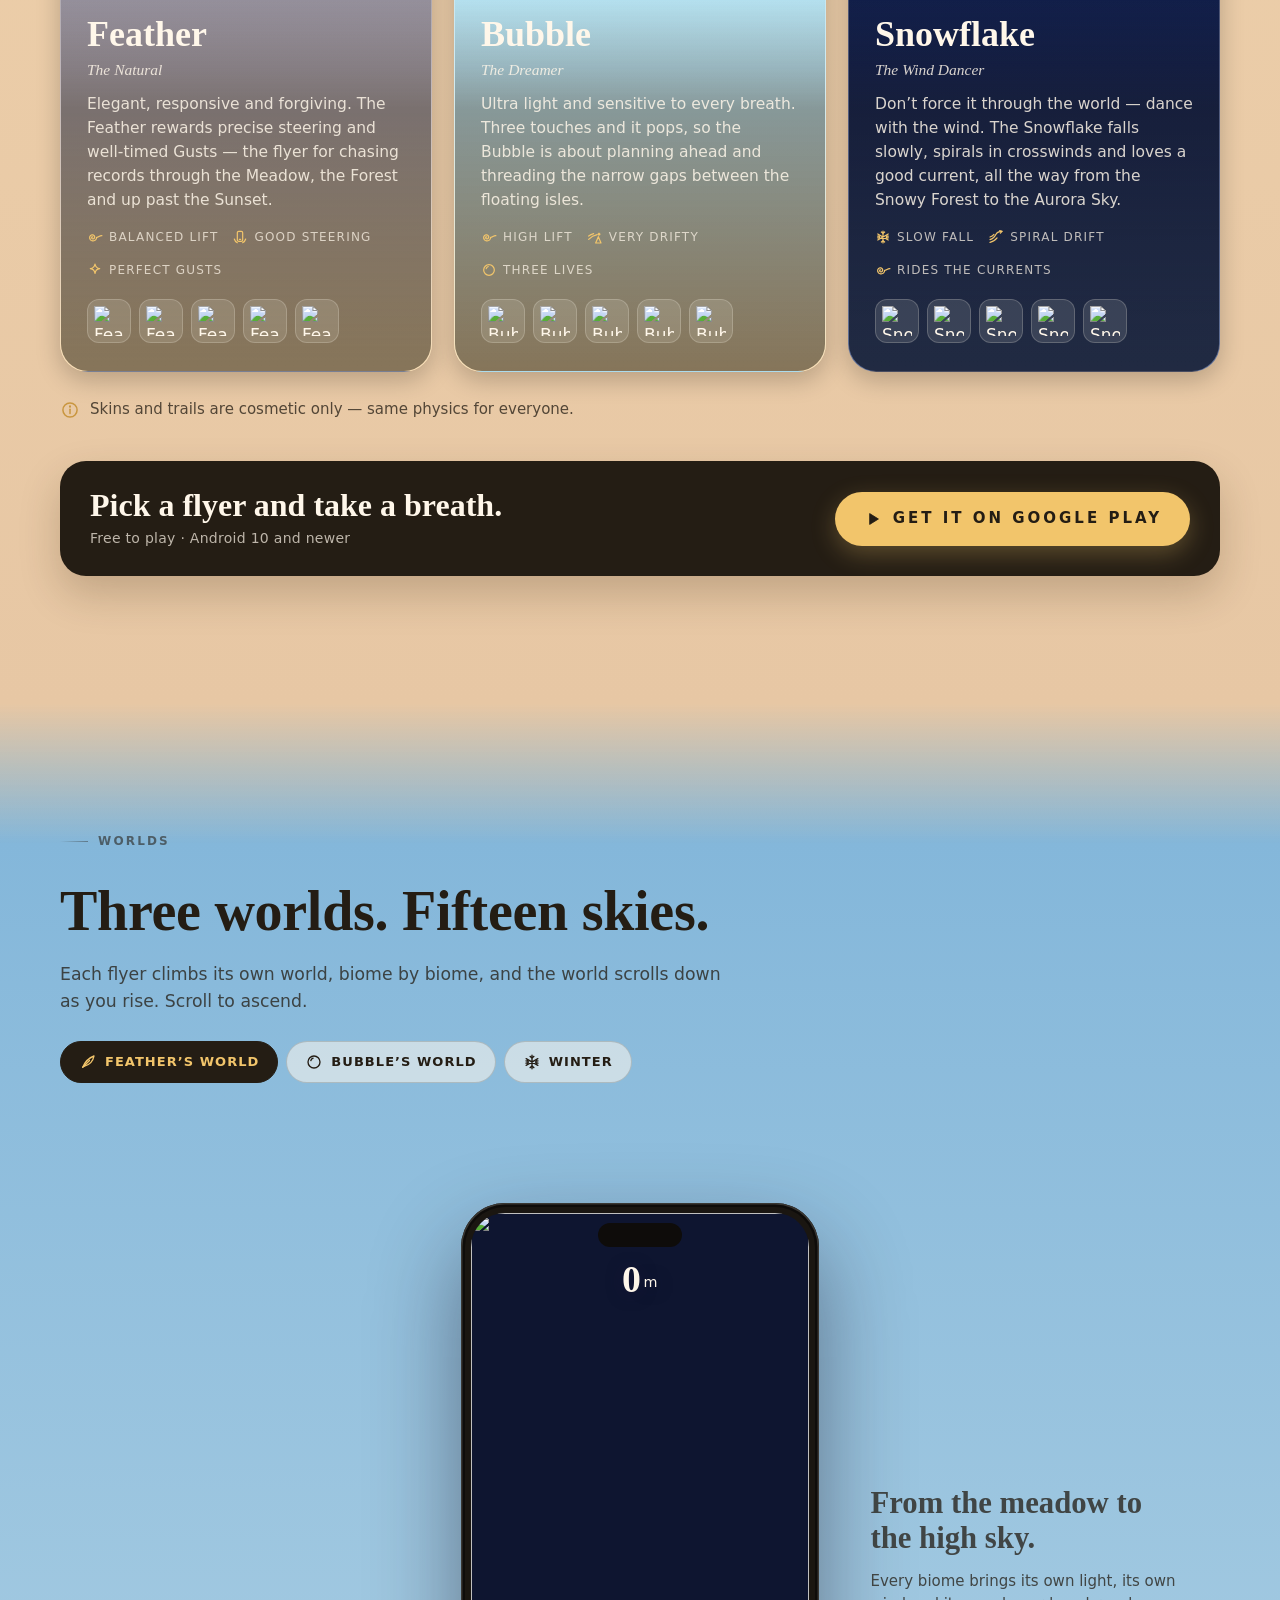
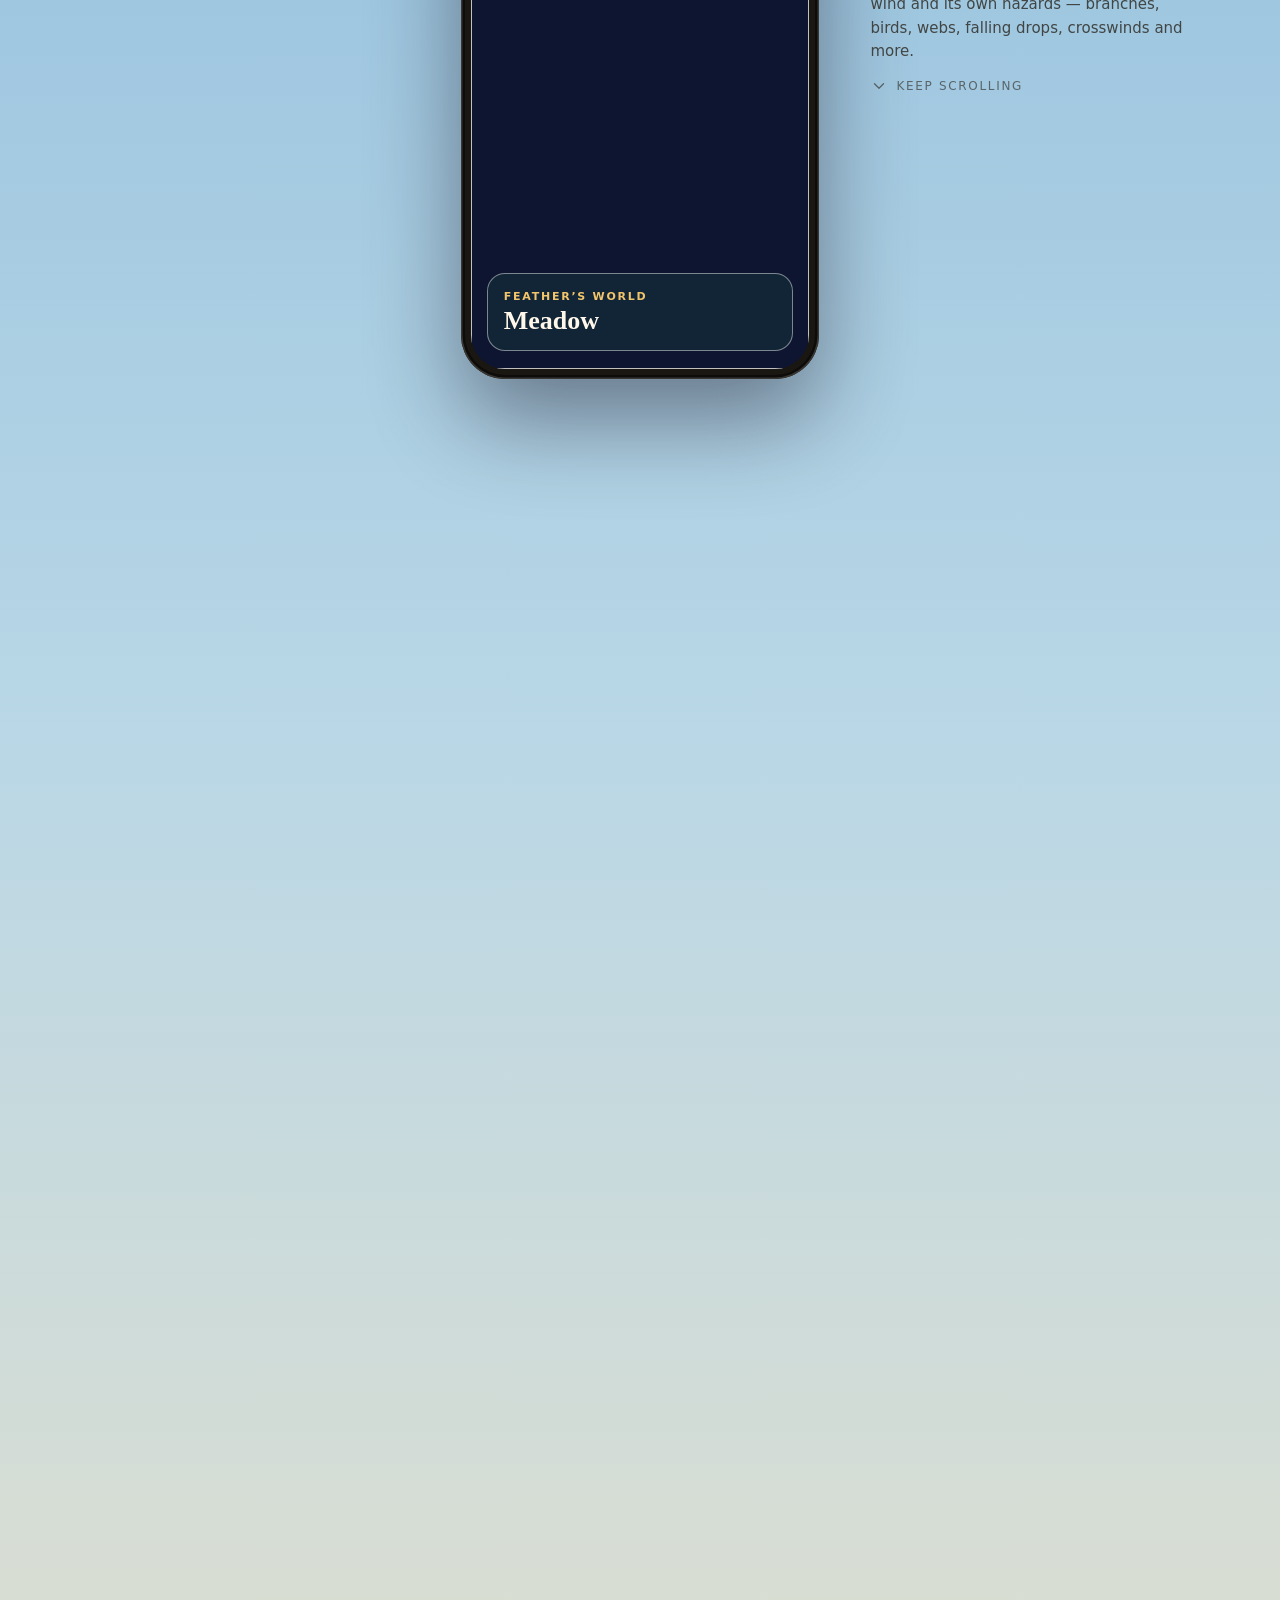
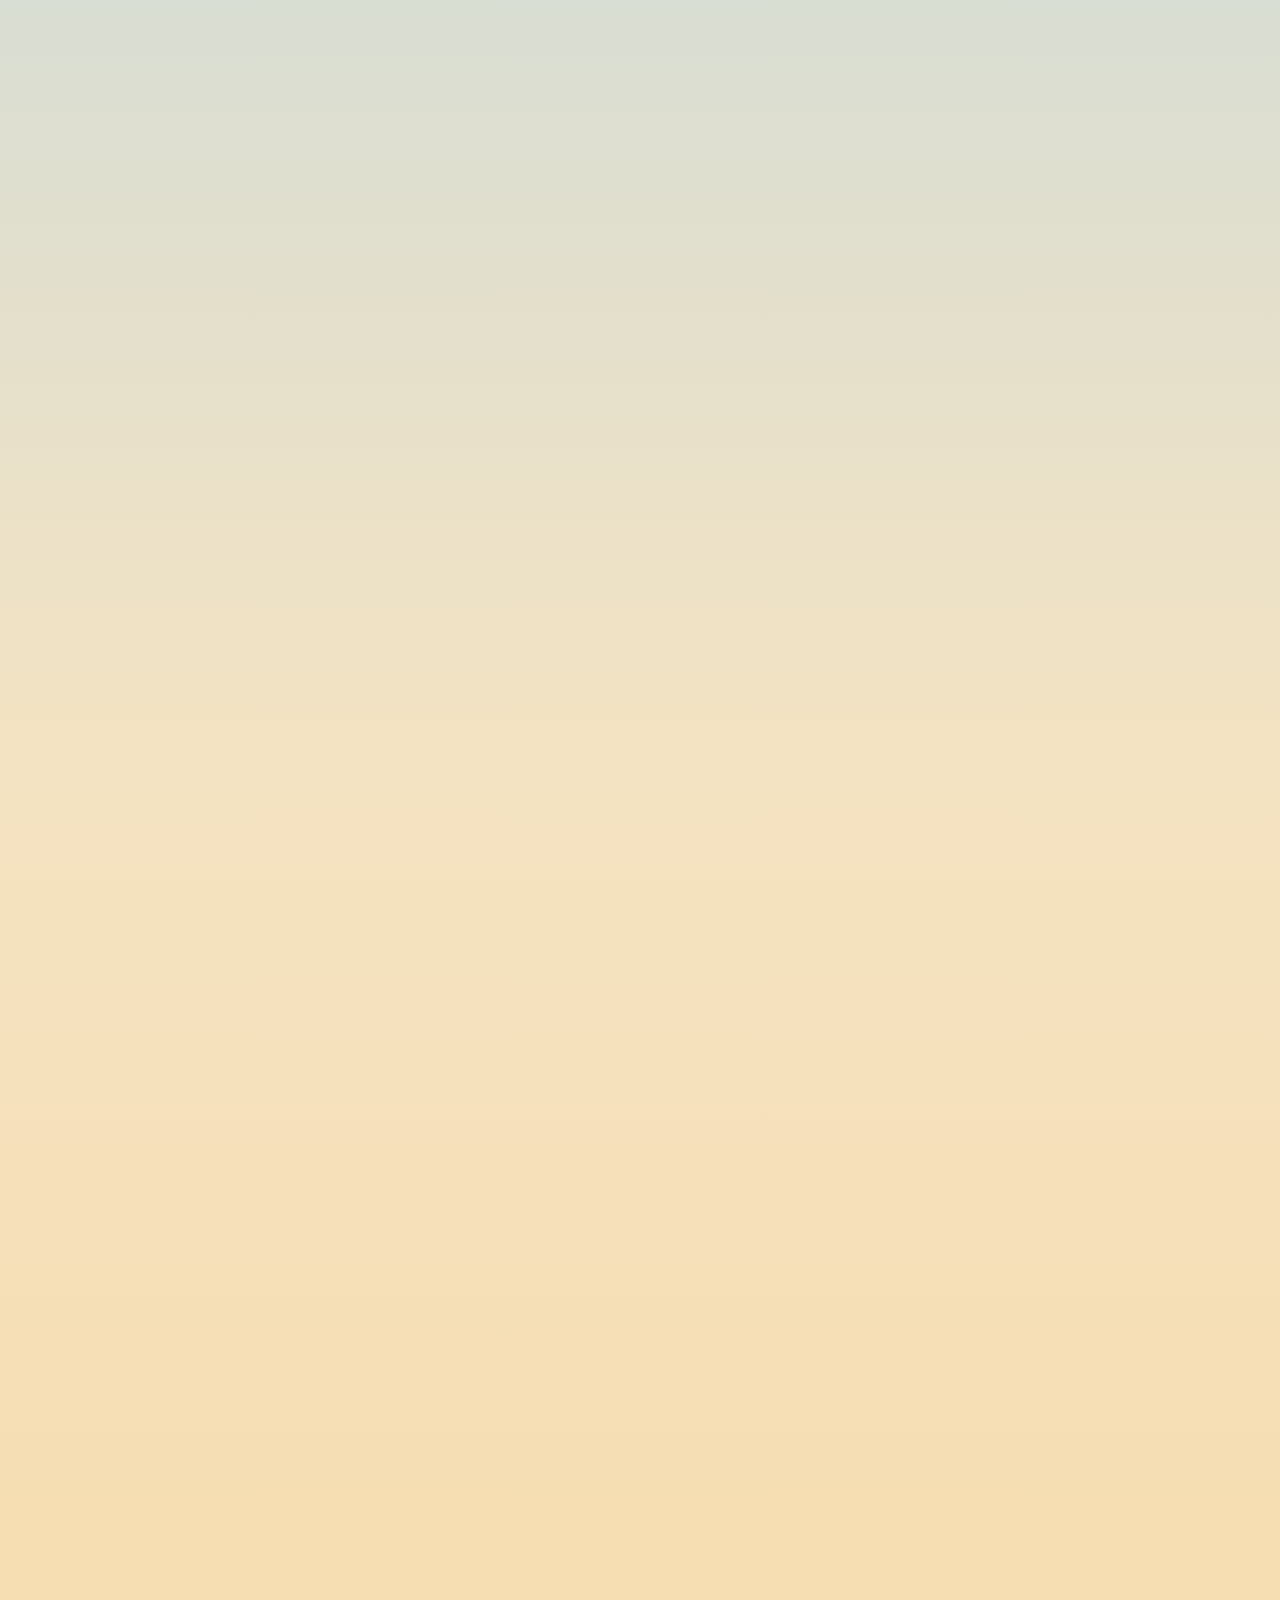
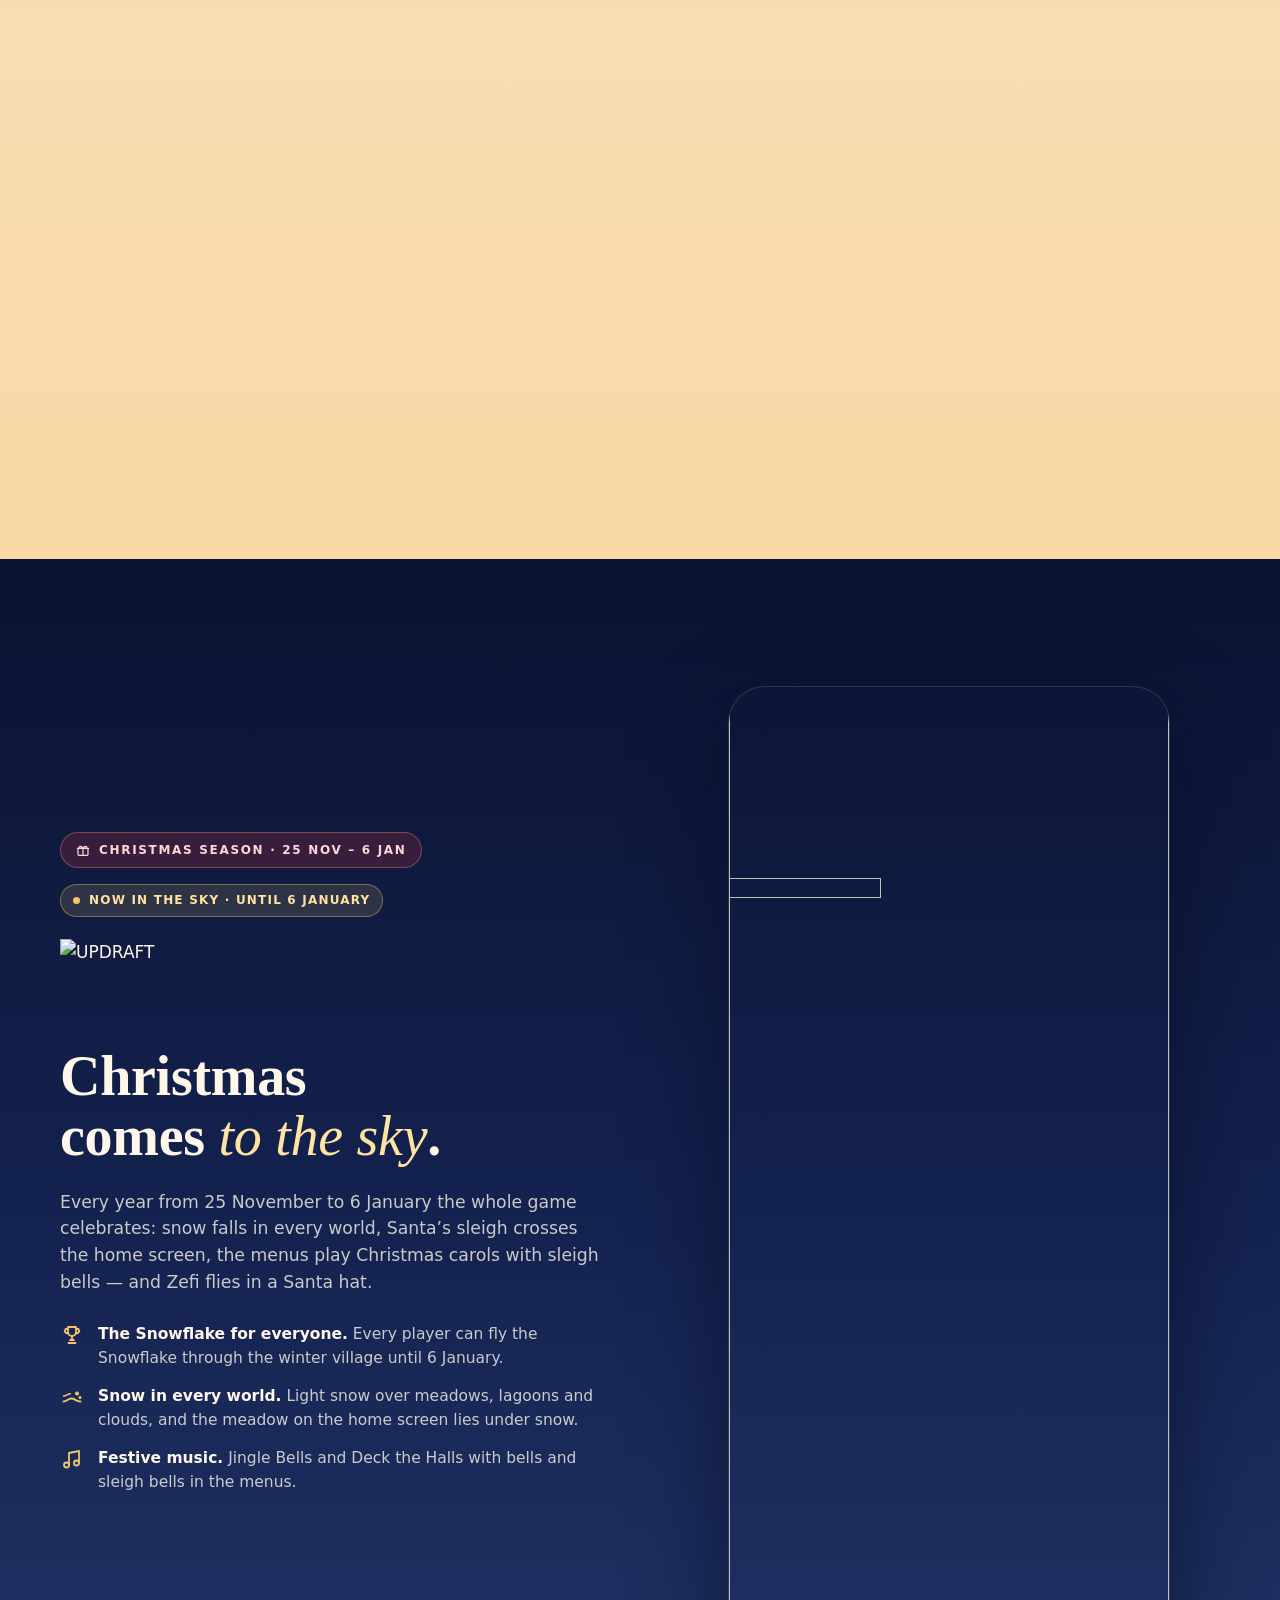
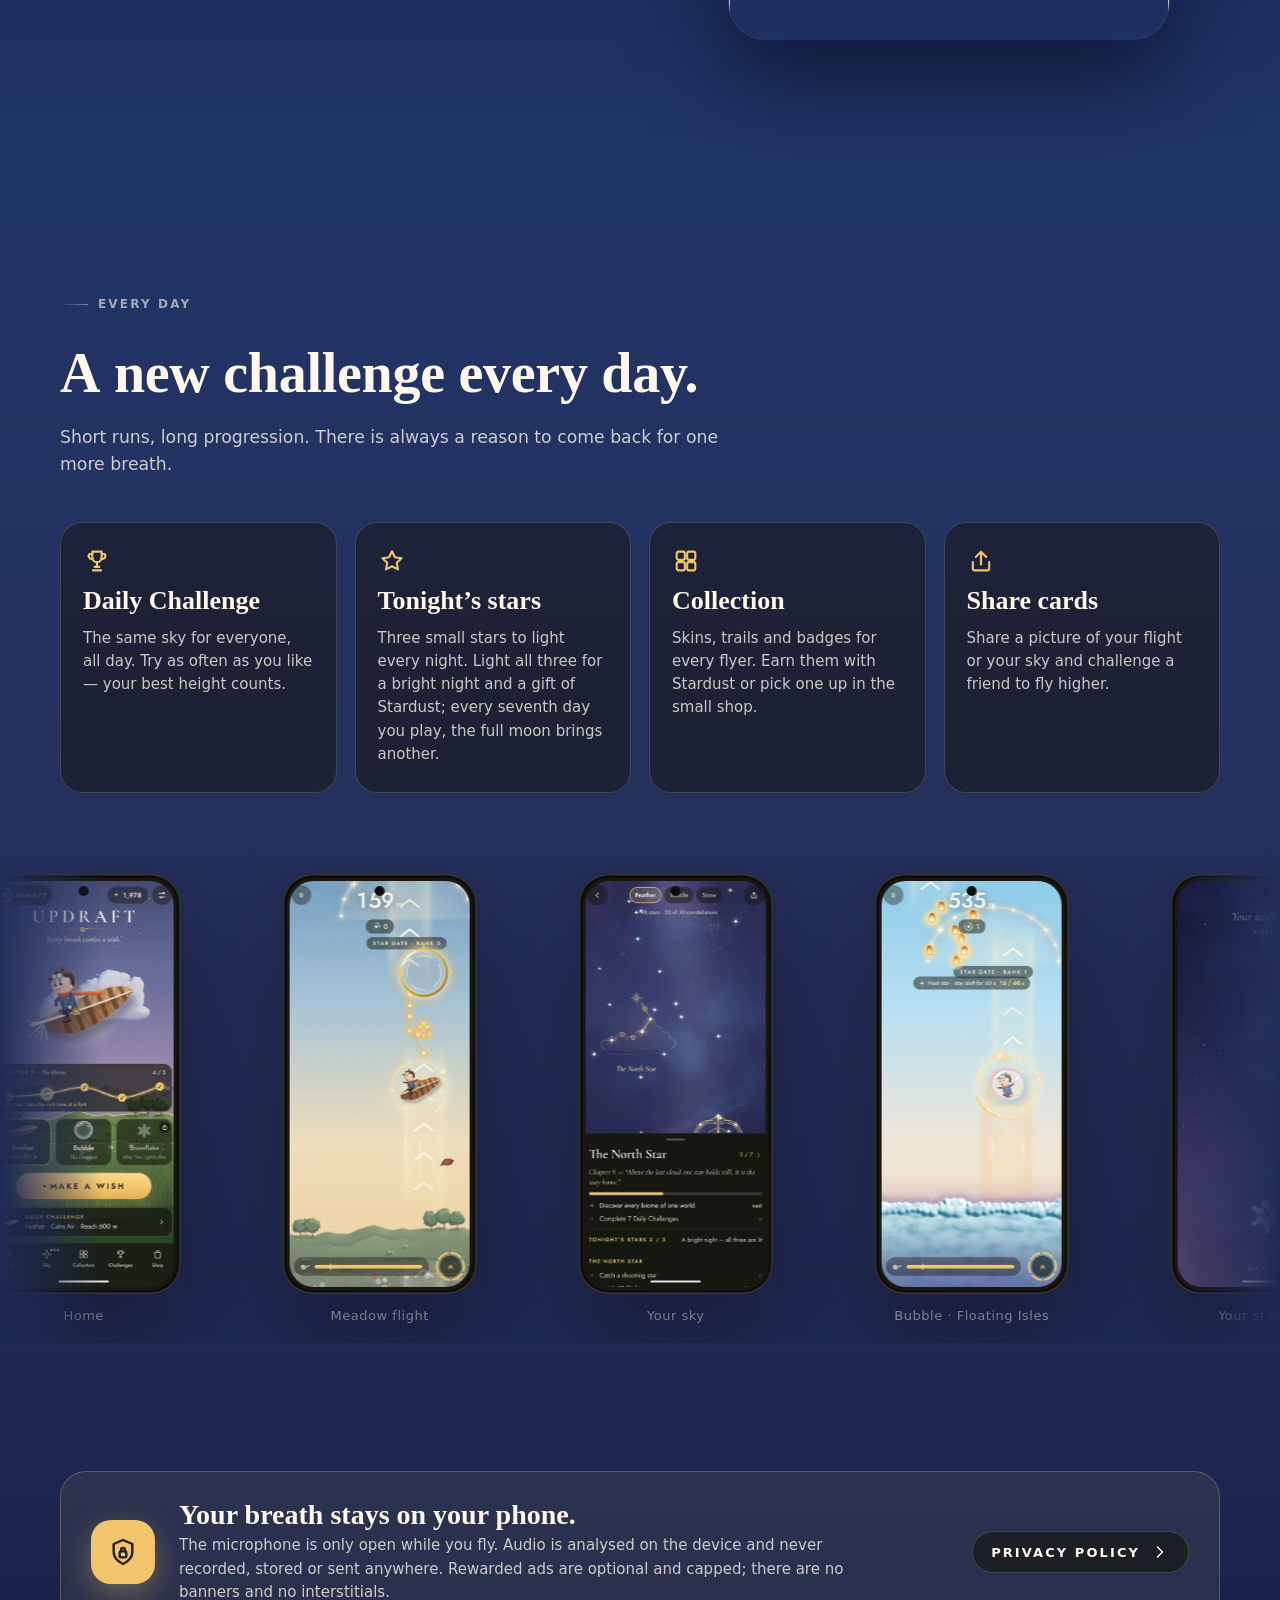
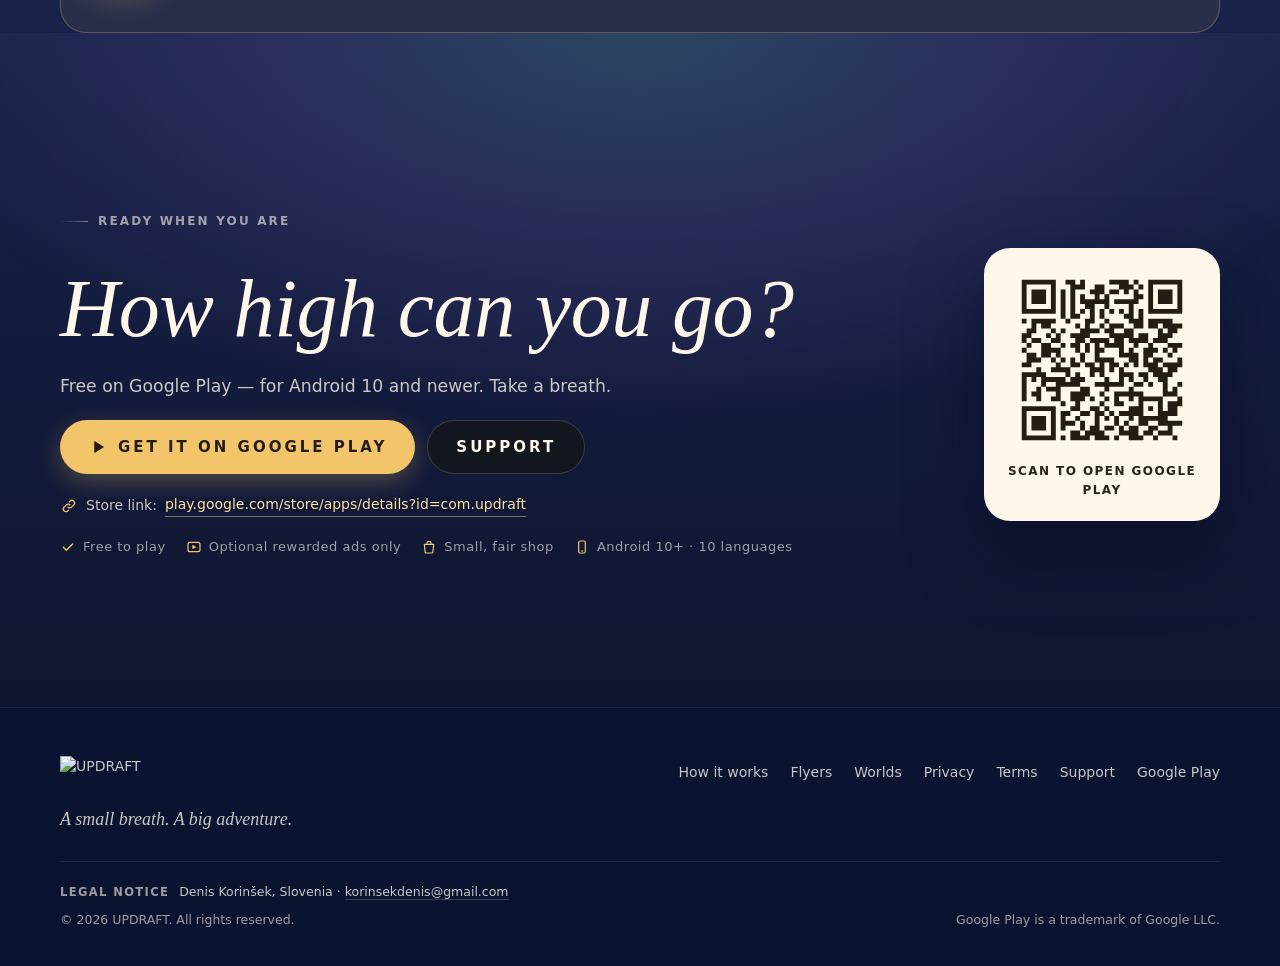
==== commit 570f7545: "Store links live, Zefi, new Christmas video" ====
--- a/index.html
+++ b/index.html
@@ -9,7 +9,7 @@
 <link rel="canonical" href="https://deniskorinsek.github.io/updraft/">
 <meta property="og:type" content="website">
 <meta property="og:title" content="UPDRAFT — A small breath. A big adventure.">
-<meta property="og:description" content="Blow into your phone to lift a feather, a bubble or a snowflake. Tilt to steer. Ride the wind as high as you can. Coming soon to Google Play.">
+<meta property="og:description" content="Blow into your phone to lift a feather, a bubble or a snowflake. Tilt to steer. Ride the wind as high as you can. Free on Google Play.">
 <meta property="og:image" content="https://deniskorinsek.github.io/updraft/assets/brand/og.jpg">
 <meta property="og:image:width" content="1200">
 <meta property="og:image:height" content="630">
@@ -55,7 +55,7 @@
         <button type="button" data-lang-set="en" aria-pressed="true" lang="en">EN</button>
         <button type="button" data-lang-set="sl" aria-pressed="false" lang="sl">SL</button>
       </div>
-      <a class="btn btn-primary btn-sm btn-nav" href="https://play.google.com/store/apps/details?id=com.updraft" data-play rel="noopener"><svg class="icon" aria-hidden="true"><use href="#i-play"/></svg><span data-i18n="nav.cta">Coming soon</span></a>
+      <a class="btn btn-primary btn-sm btn-nav" href="https://play.google.com/store/apps/details?id=com.updraft" data-play rel="noopener"><svg class="icon" aria-hidden="true"><use href="#i-play"/></svg><span data-i18n="nav.cta">Get the app</span></a>
       <button class="nav-menu" id="menu-btn" type="button" aria-expanded="false" aria-controls="menu" aria-label="Menu"><svg class="icon" aria-hidden="true"><use href="#i-chevron_down"/></svg></button>
     </div>
   </div>
@@ -67,7 +67,7 @@
   <a href="#worlds" data-i18n="nav.worlds">Worlds</a>
   <a href="#winter" data-i18n="nav.winter">Christmas</a>
   <a href="#daily" data-i18n="nav.daily">Every day</a>
-  <a class="btn btn-primary" href="https://play.google.com/store/apps/details?id=com.updraft" data-play rel="noopener"><svg class="icon" aria-hidden="true"><use href="#i-play"/></svg><span data-i18n="hero.cta">Coming soon to Google Play</span></a>
+  <a class="btn btn-primary" href="https://play.google.com/store/apps/details?id=com.updraft" data-play rel="noopener"><svg class="icon" aria-hidden="true"><use href="#i-play"/></svg><span data-i18n="hero.cta">Get it on Google Play</span></a>
 </div>
 
 <main id="top">
@@ -101,7 +101,7 @@
       <h1 class="hc-title in-3" data-i18n="hero.title">A small breath. A big adventure.</h1>
       <p class="lead hc-lead in-4" data-i18n="hero.lead">Blow into your phone to lift a feather, a bubble or a snowflake. Tilt to steer. Ride the wind as high as you can.</p>
       <div class="hero-cta hc-cta in-5">
-        <a class="btn btn-primary" href="https://play.google.com/store/apps/details?id=com.updraft" data-play data-play-badge rel="noopener"><svg class="icon" aria-hidden="true"><use href="#i-play"/></svg><span data-i18n="hero.cta">Coming soon to Google Play</span></a>
+        <a class="btn btn-primary" href="https://play.google.com/store/apps/details?id=com.updraft" data-play data-play-badge rel="noopener"><svg class="icon" aria-hidden="true"><use href="#i-play"/></svg><span data-i18n="hero.cta">Get it on Google Play</span></a>
         <a class="btn btn-ghost" href="#how"><span data-i18n="hero.cta2">How it works</span><svg class="icon" aria-hidden="true"><use href="#i-chevron_down"/></svg></a>
       </div>
       <ul class="hero-trust hc-trust in-5">
@@ -136,7 +136,7 @@
 
   <div class="hero-toast" id="hero-toast" role="status" aria-live="polite">
     <p><strong id="hero-toast-title"></strong><span data-i18n="hero.flightBody">In the game, your breath does the lifting.</span></p>
-    <a class="btn btn-primary btn-sm" href="https://play.google.com/store/apps/details?id=com.updraft" data-play rel="noopener"><svg class="icon" aria-hidden="true"><use href="#i-play"/></svg><span data-i18n="hero.cta">Coming soon to Google Play</span></a>
+    <a class="btn btn-primary btn-sm" href="https://play.google.com/store/apps/details?id=com.updraft" data-play rel="noopener"><svg class="icon" aria-hidden="true"><use href="#i-play"/></svg><span data-i18n="hero.cta">Get it on Google Play</span></a>
     <button class="toast-x" id="hero-toast-x" type="button" data-i18n-attr="aria-label:hero.close" aria-label="Close"><svg class="icon" aria-hidden="true"><use href="#i-close"/></svg></button>
   </div>
   <div class="hf-ring" id="hf-ring" aria-hidden="true"><img src="assets/world/gust_window_feather.svg" alt="" width="498" height="388"></div>
@@ -313,7 +313,7 @@
         <p class="inline-cta-title" data-i18n="flyers.cta">Pick a flyer and take a breath.</p>
         <p class="inline-cta-sub" data-i18n="flyers.ctaSub">Free to play · Android 10 and newer</p>
       </div>
-      <a class="btn btn-primary" href="https://play.google.com/store/apps/details?id=com.updraft" data-play rel="noopener"><svg class="icon" aria-hidden="true"><use href="#i-play"/></svg><span data-i18n="hero.cta">Coming soon to Google Play</span></a>
+      <a class="btn btn-primary" href="https://play.google.com/store/apps/details?id=com.updraft" data-play rel="noopener"><svg class="icon" aria-hidden="true"><use href="#i-play"/></svg><span data-i18n="hero.cta">Get it on Google Play</span></a>
     </div>
   </div>
 </section>
@@ -403,7 +403,7 @@
       <span class="winter-now"><i aria-hidden="true"></i><span data-i18n="winter.now">Now in the sky · until 6 January</span></span>
       <img class="winter-logo" src="assets/brand/logo-winter.svg" alt="UPDRAFT" width="1200" height="386">
       <h2 class="h2 split" data-i18n="winter.title">Christmas comes <em>to the sky</em>.</h2>
-      <p class="lead" data-i18n="winter.lead">Every year from 25 November to 6 January the whole game celebrates: snow falls in every world, Santa’s sleigh crosses the home screen, the menus play Christmas carols with sleigh bells — and Kit flies in a Santa hat.</p>
+      <p class="lead" data-i18n="winter.lead">Every year from 25 November to 6 January the whole game celebrates: snow falls in every world, Santa’s sleigh crosses the home screen, the menus play Christmas carols with sleigh bells — and Zefi flies in a Santa hat.</p>
       <ul class="winter-list">
         <li><svg class="icon" aria-hidden="true"><use href="#i-challenges"/></svg><span data-i18n="winter.l1"><b>The Snowflake for everyone.</b> Every player can fly the Snowflake through the winter village until 6 January.</span></li>
         <li><svg class="icon" aria-hidden="true"><use href="#i-trail"/></svg><span data-i18n="winter.l2"><b>Snow in every world.</b> Light snow over meadows, lagoons and clouds, and the meadow on the home screen lies under snow.</span></li>
@@ -490,9 +490,9 @@
     <div class="cta-copy rv">
       <span class="eyebrow" data-i18n="cta.eyebrow">Ready when you are</span>
       <h2 class="h2 split" data-i18n="cta.title">How high can you go?</h2>
-      <p class="lead" data-i18n="cta.lead">Coming soon to Google Play — free, for Android 10 and newer. Take a breath.</p>
+      <p class="lead" data-i18n="cta.lead">Free on Google Play — for Android 10 and newer. Take a breath.</p>
       <div class="cta-buttons">
-        <a class="btn btn-primary" href="https://play.google.com/store/apps/details?id=com.updraft" data-play data-play-badge rel="noopener"><svg class="icon" aria-hidden="true"><use href="#i-play"/></svg><span data-i18n="cta.btn">Coming soon to Google Play</span></a>
+        <a class="btn btn-primary" href="https://play.google.com/store/apps/details?id=com.updraft" data-play data-play-badge rel="noopener"><svg class="icon" aria-hidden="true"><use href="#i-play"/></svg><span data-i18n="cta.btn">Get it on Google Play</span></a>
         <a class="btn btn-ghost" href="support.html"><span data-i18n="cta.btn2">Support</span></a>
       </div>
       <p class="cta-link"><svg class="icon" aria-hidden="true"><use href="#i-link"/></svg><span data-i18n="cta.link">Store link:</span> <a href="https://play.google.com/store/apps/details?id=com.updraft" data-play data-play-text rel="noopener">play.google.com/store/apps/details?id=com.updraft</a></p>
@@ -518,7 +518,7 @@
   <div class="sticky-inner">
     <img src="assets/brand/icon-192.png" alt="" width="44" height="44">
     <div class="sticky-text"><strong>UPDRAFT</strong><span data-i18n="sticky.sub">Free to play</span></div>
-    <a class="btn btn-primary btn-sm" href="https://play.google.com/store/apps/details?id=com.updraft" data-play rel="noopener"><svg class="icon" aria-hidden="true"><use href="#i-play"/></svg><span data-i18n="sticky.cta">Coming soon</span></a>
+    <a class="btn btn-primary btn-sm" href="https://play.google.com/store/apps/details?id=com.updraft" data-play rel="noopener"><svg class="icon" aria-hidden="true"><use href="#i-play"/></svg><span data-i18n="sticky.cta">Get it</span></a>
   </div>
 </div>
 
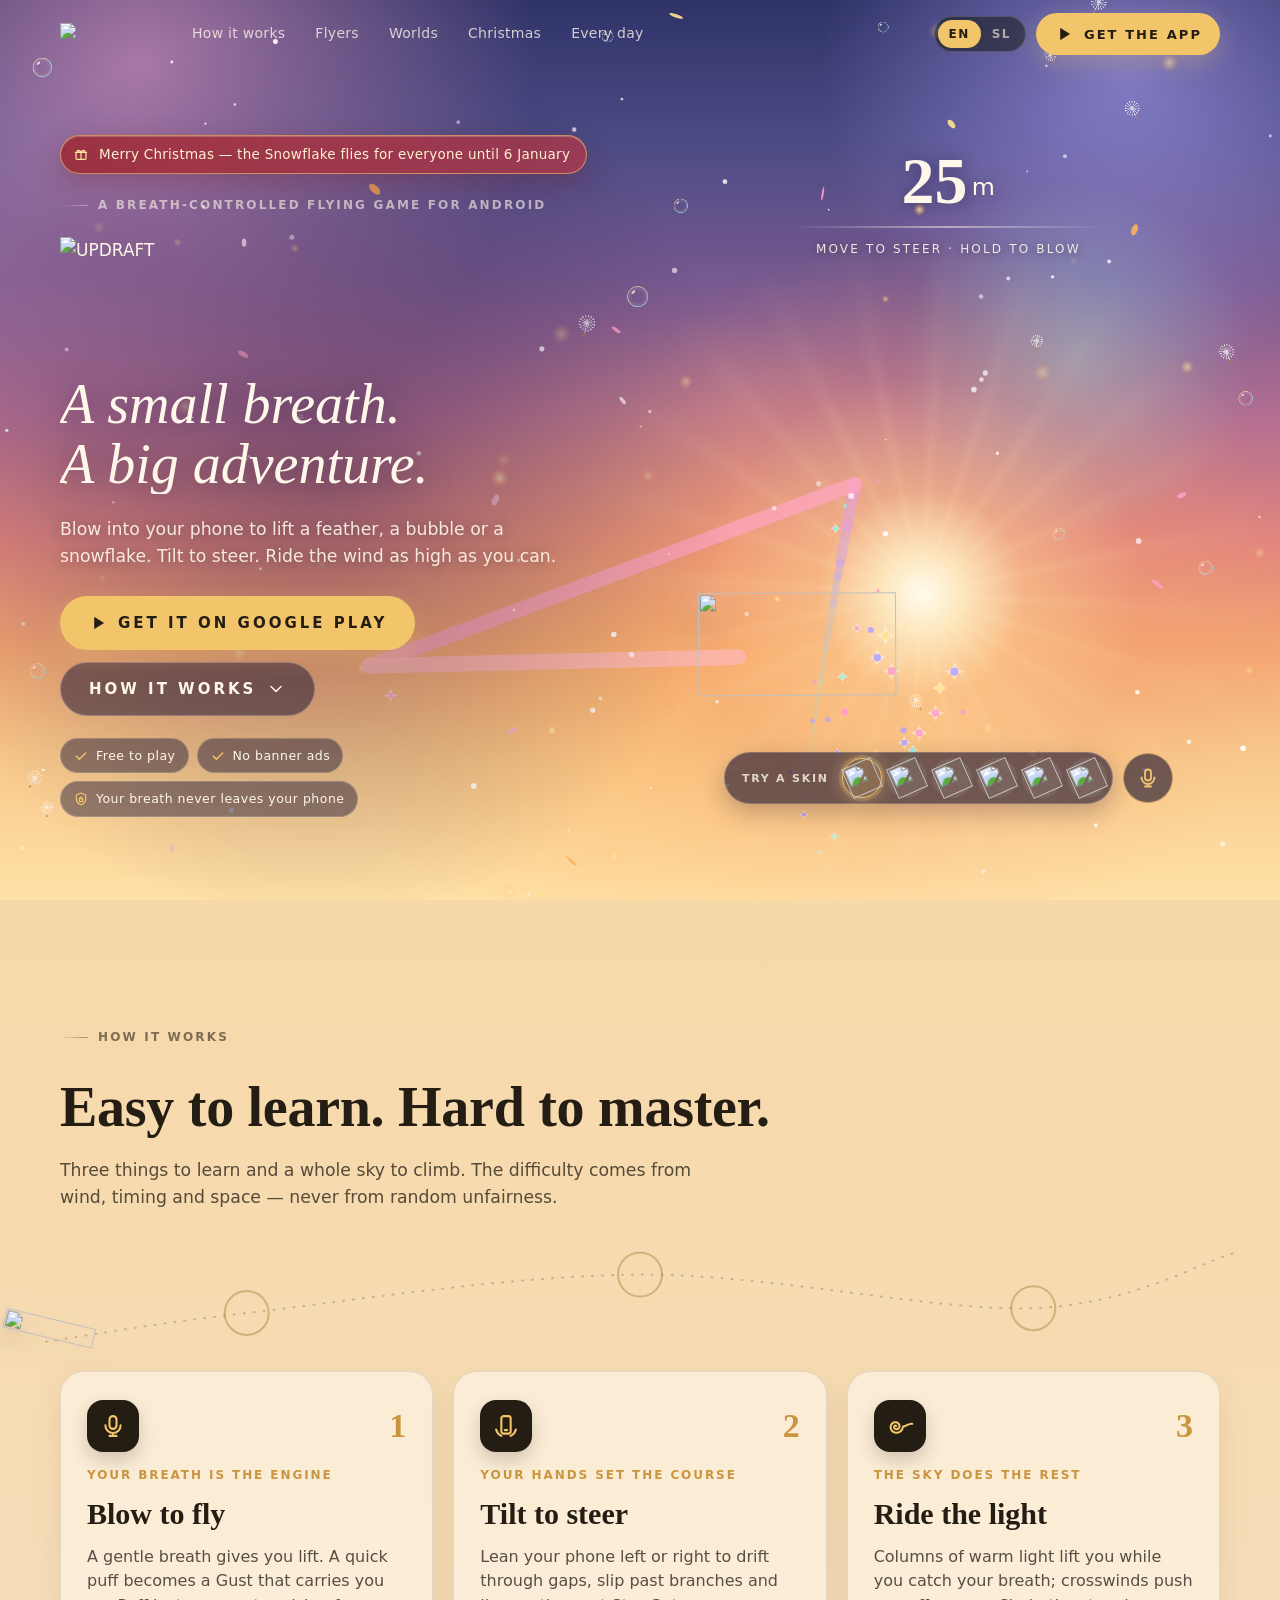
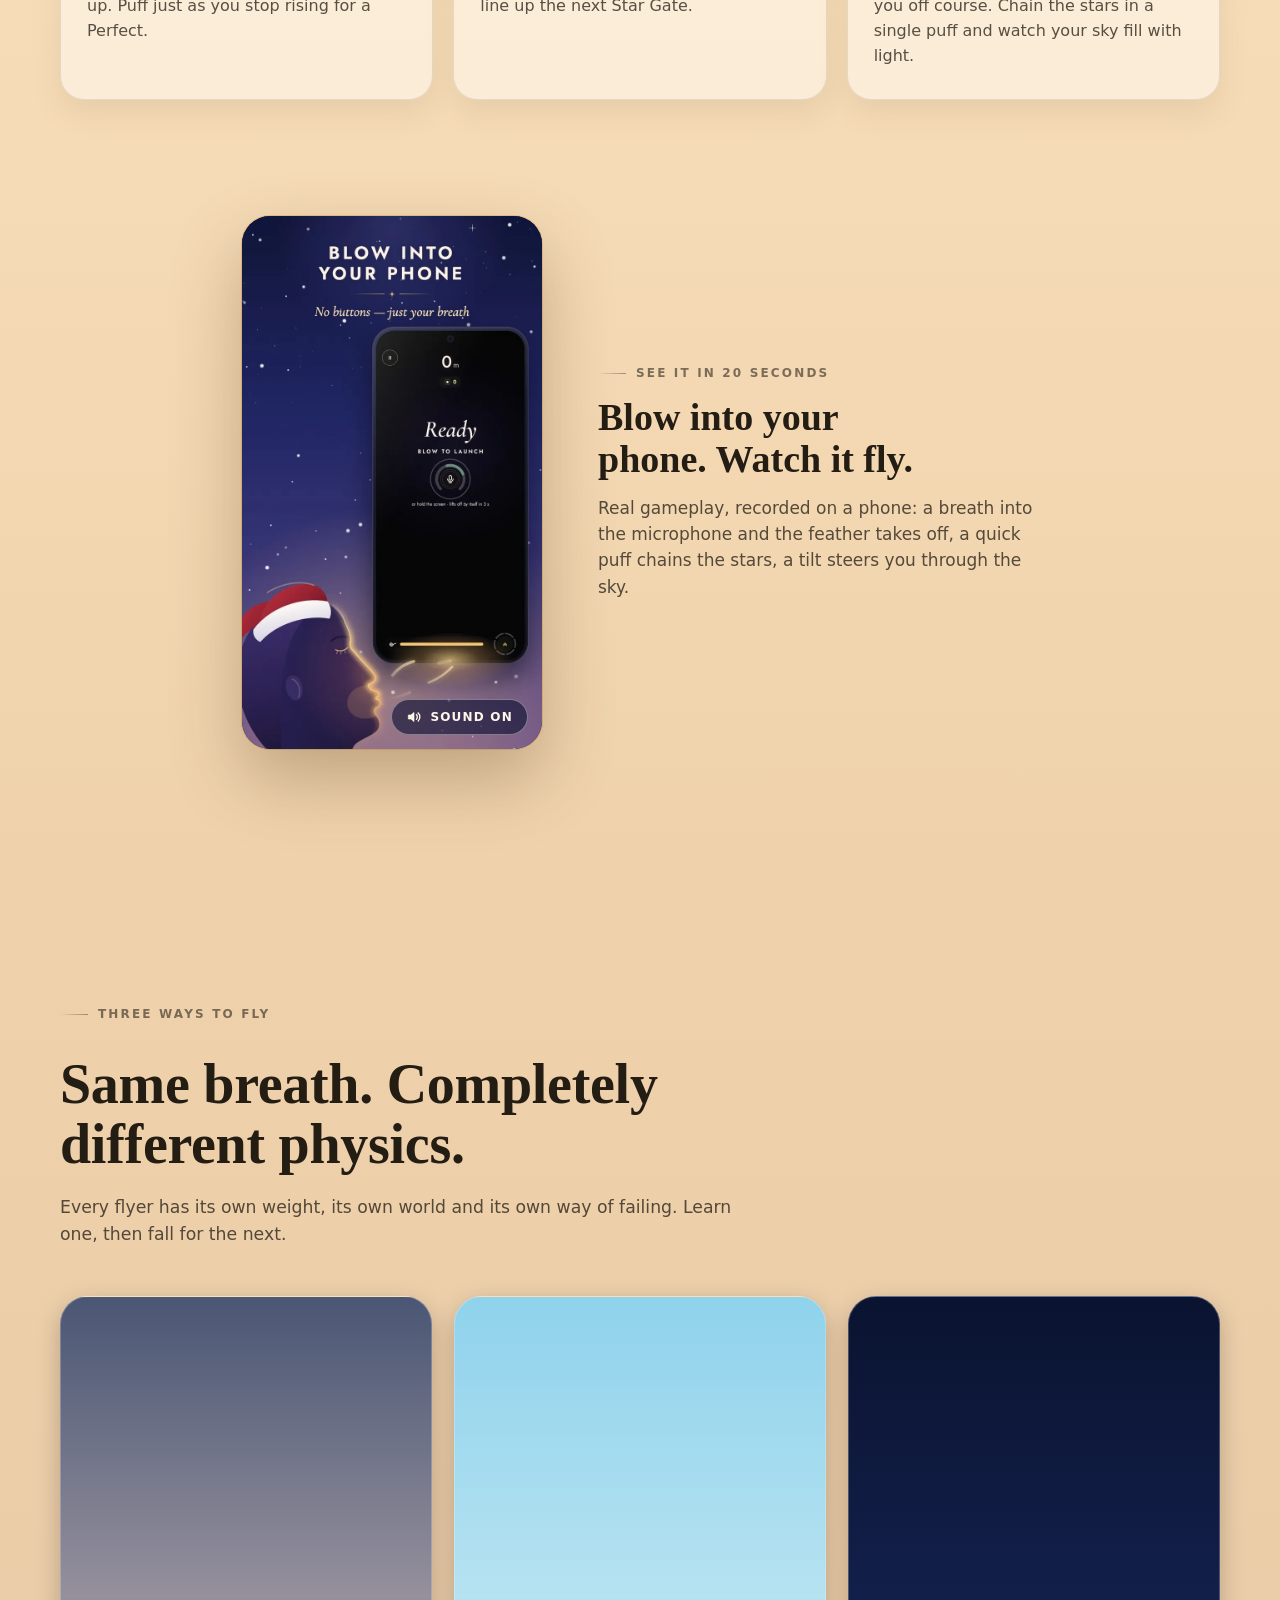
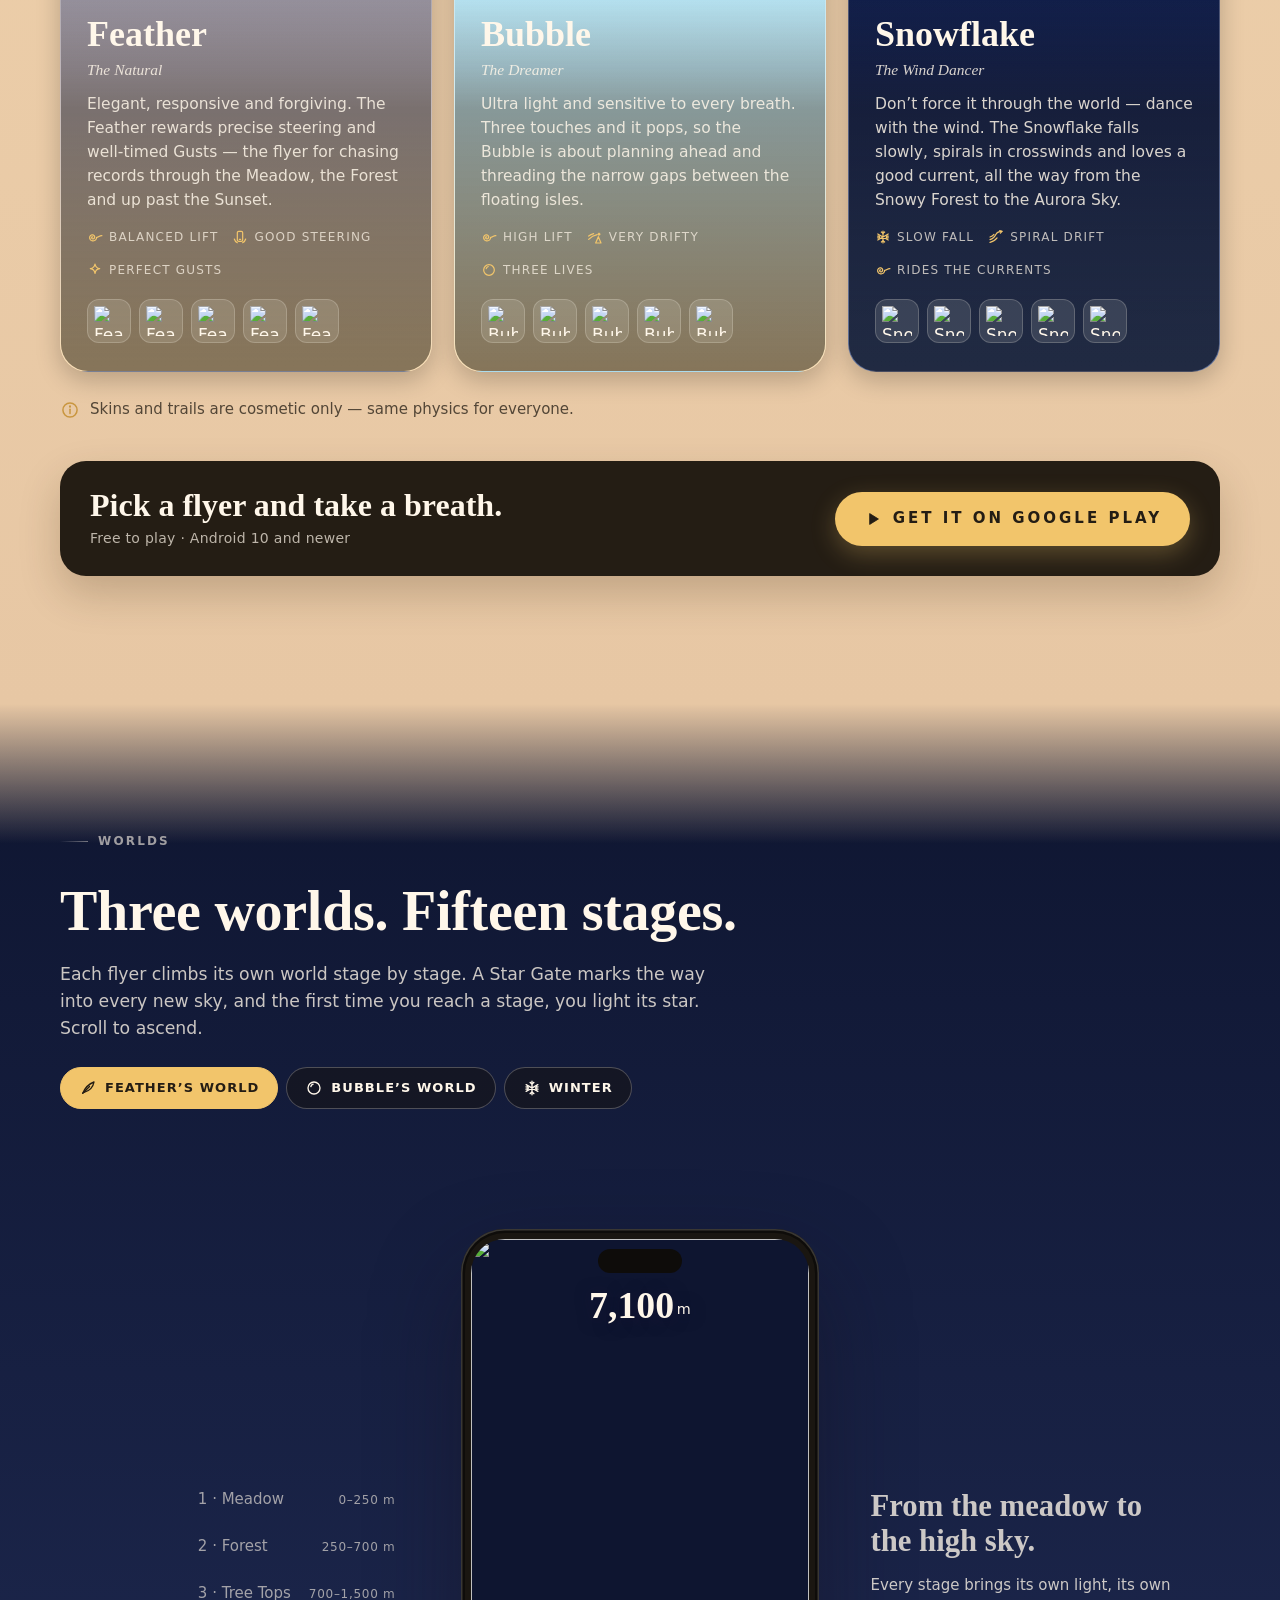
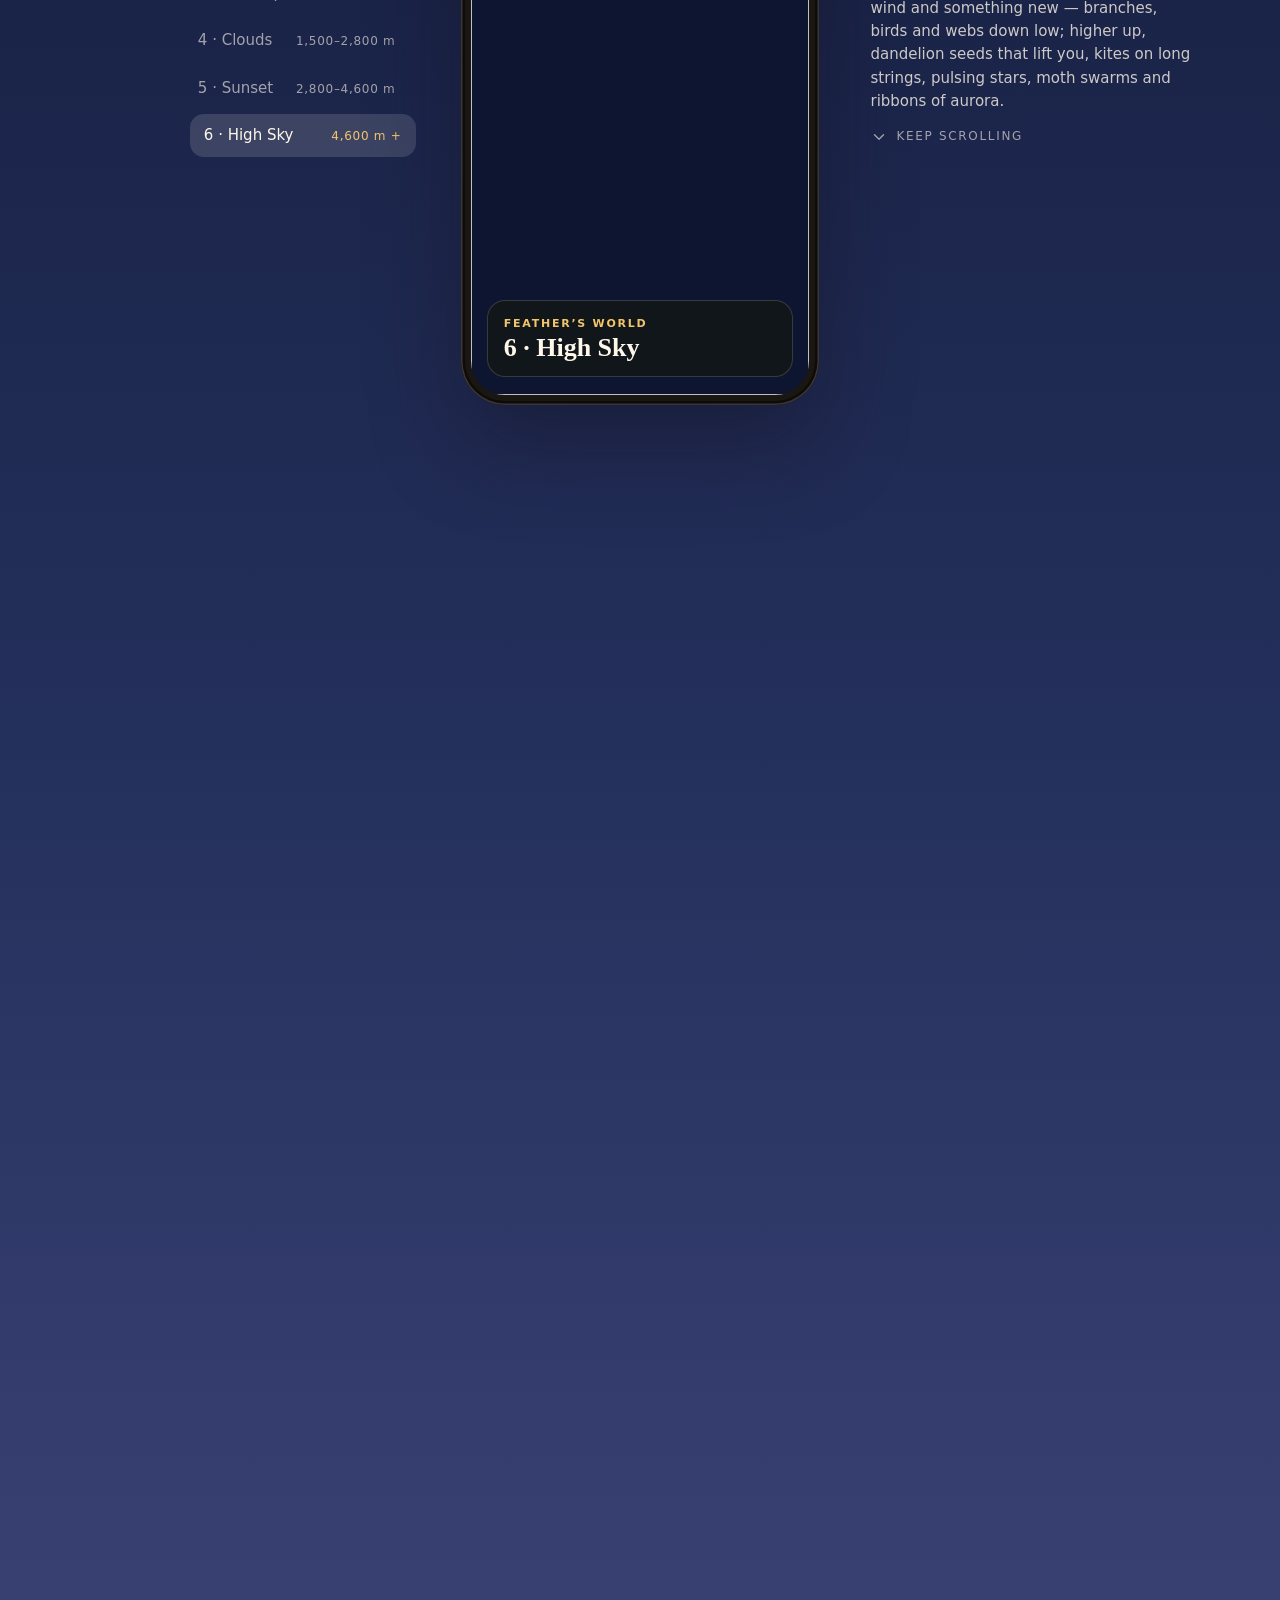
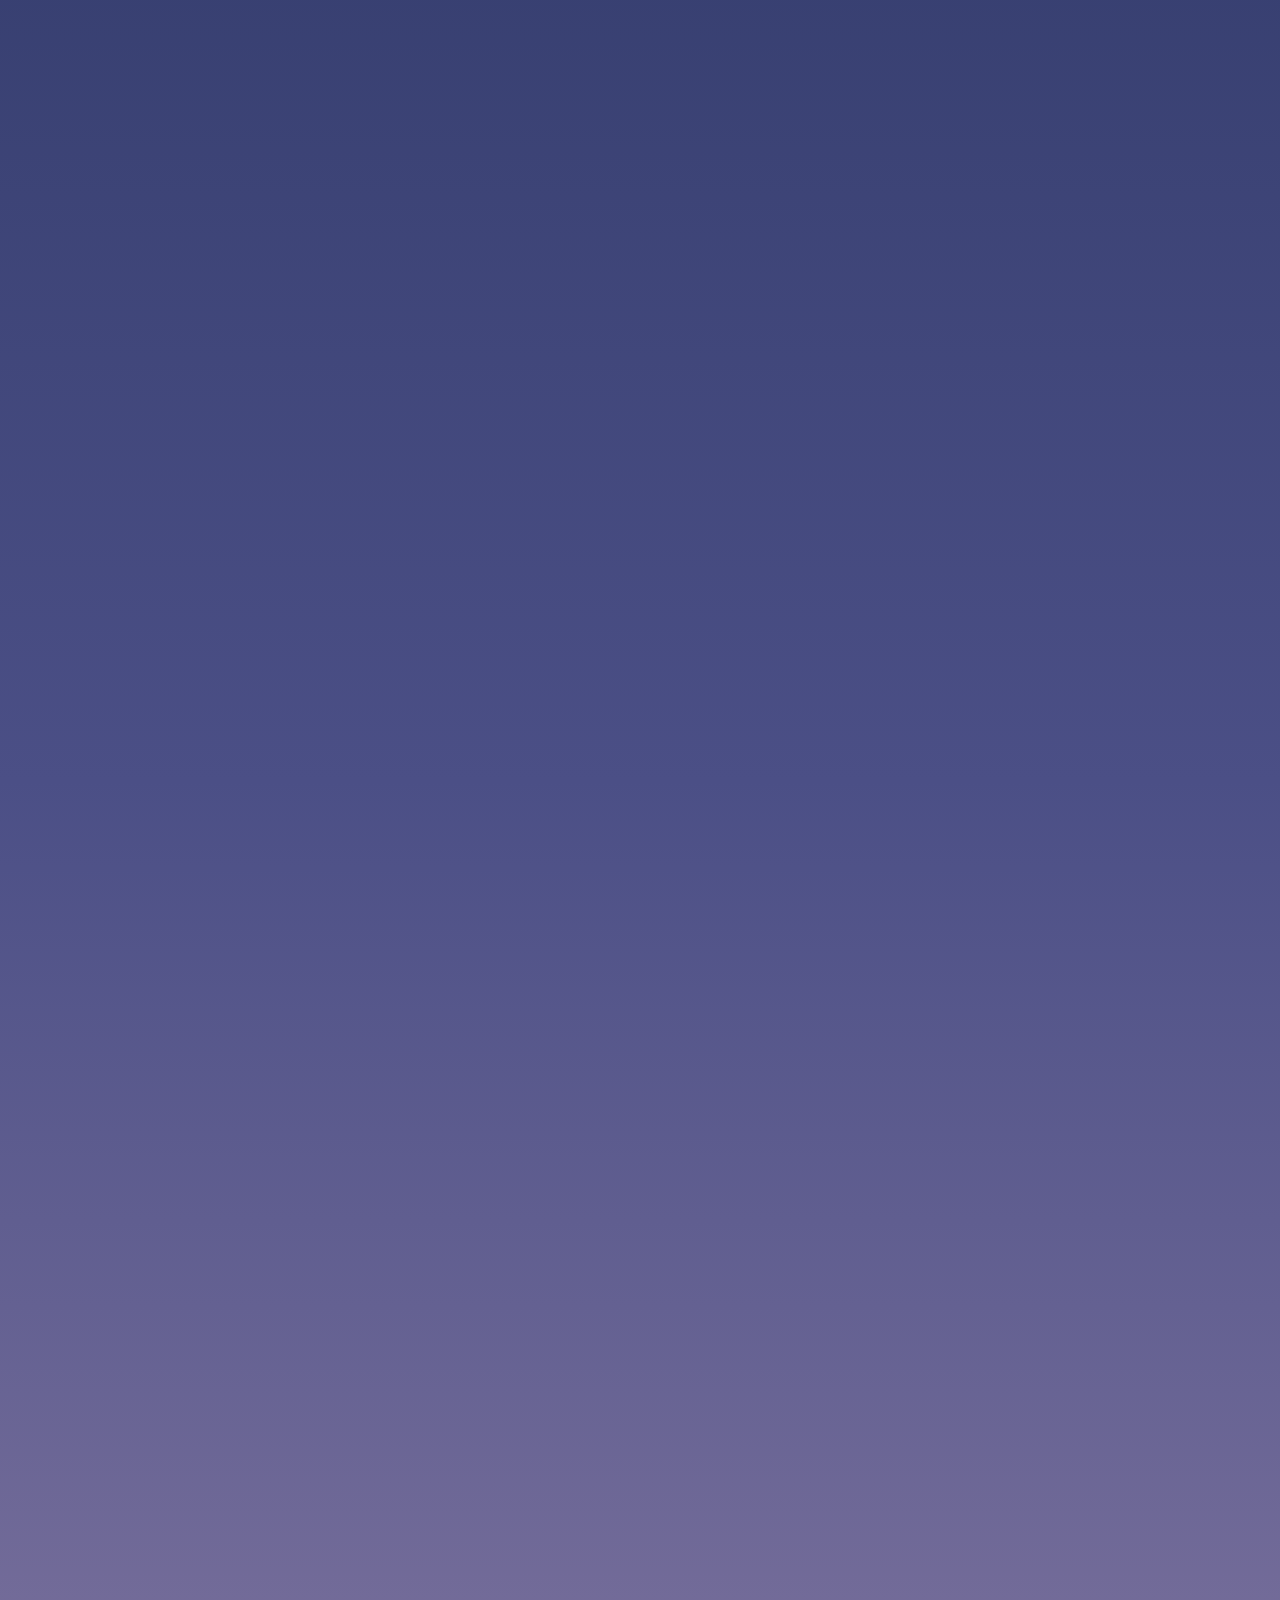
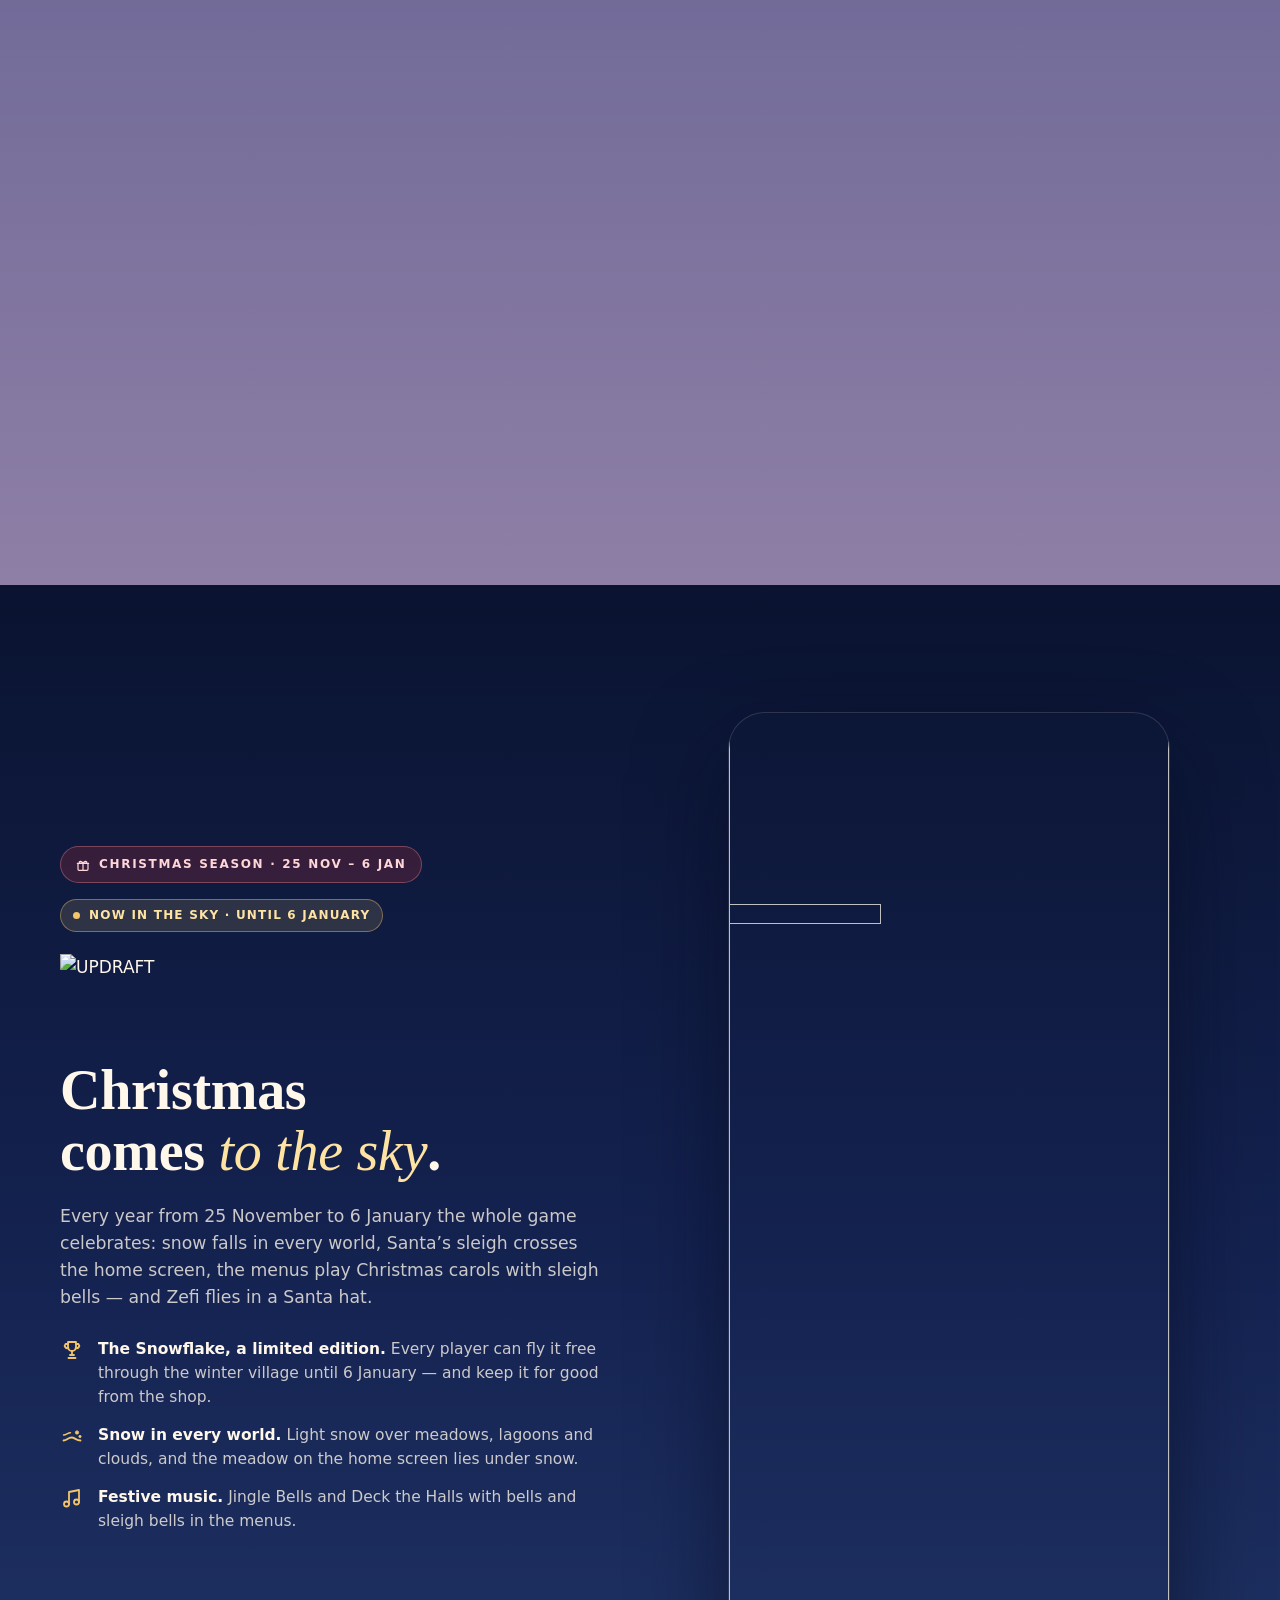
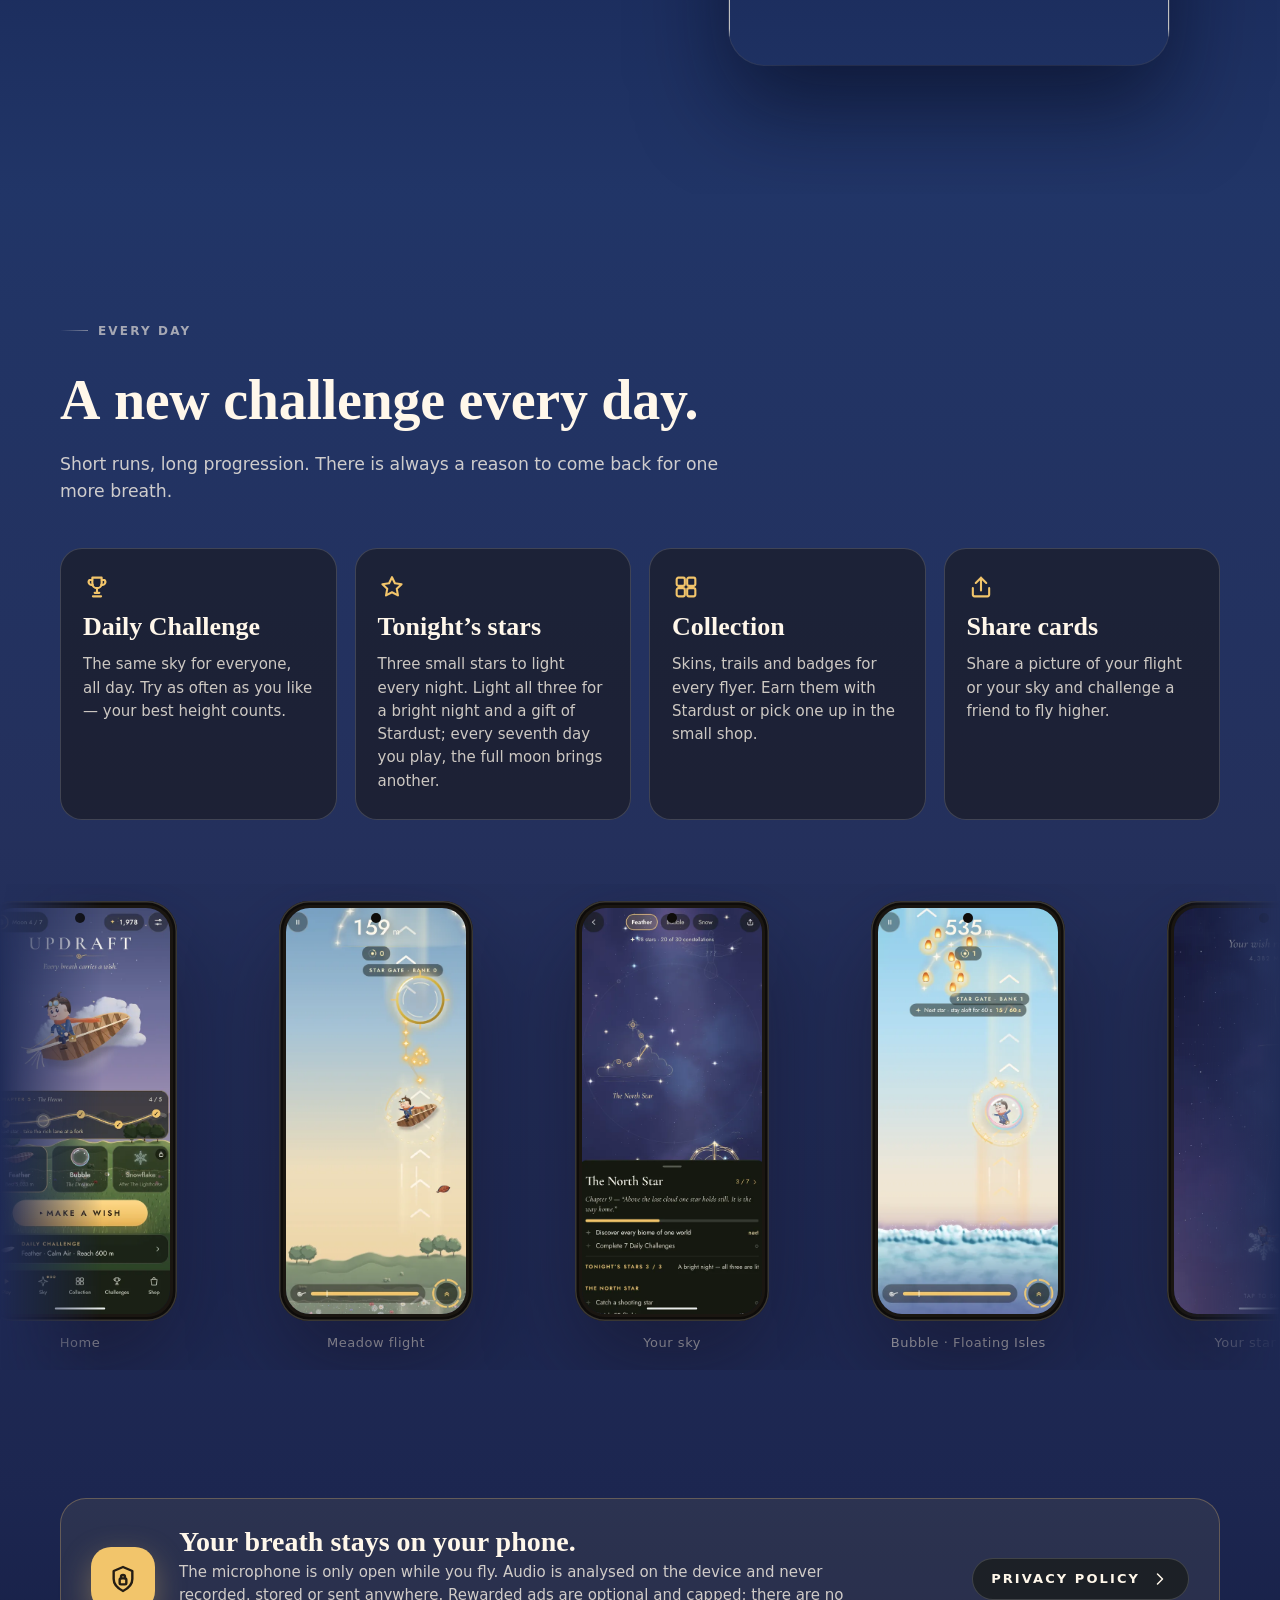
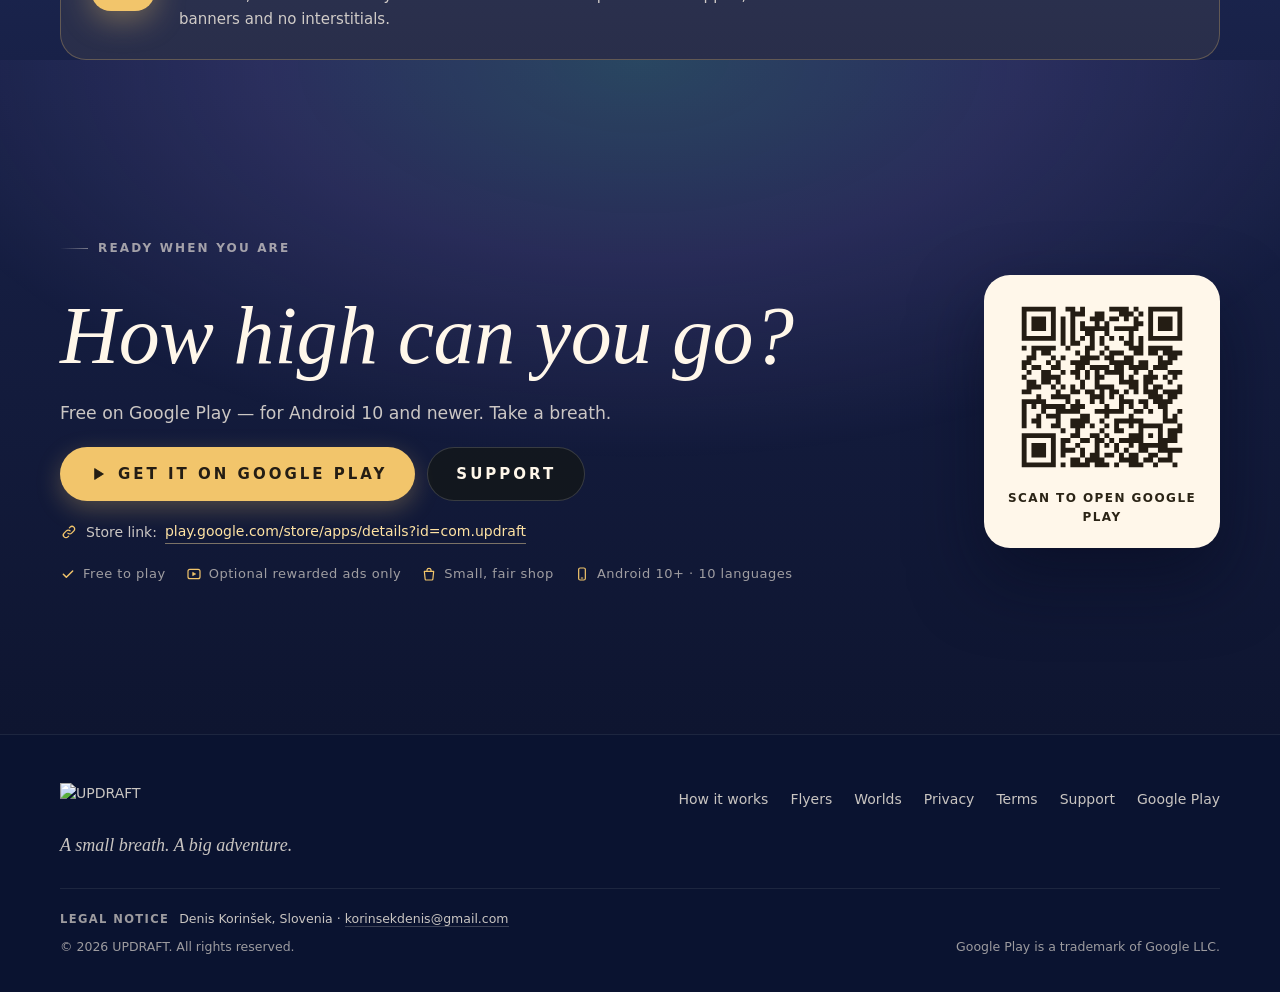
==== commit a4a9780f: "1.1: stages, new elements, game altitudes, Snowflake limited edition" ====
--- a/index.html
+++ b/index.html
@@ -331,8 +331,8 @@
   <div class="wrap worlds-head">
     <div class="sec-head rv">
       <span class="eyebrow" data-i18n="worlds.eyebrow">Worlds</span>
-      <h2 class="h2 split" data-i18n="worlds.title">Three worlds. Fifteen skies.</h2>
-      <p class="lead" data-i18n="worlds.lead">Each flyer climbs its own world, biome by biome, and the world scrolls down as you rise. Scroll to ascend.</p>
+      <h2 class="h2 split" data-i18n="worlds.title">Three worlds. Fifteen stages.</h2>
+      <p class="lead" data-i18n="worlds.lead">Each flyer climbs its own world stage by stage. A Star Gate marks the way into every new sky, and the first time you reach a stage, you light its star. Scroll to ascend.</p>
     </div>
     <div class="worlds-tabs rv" role="tablist" aria-label="Worlds">
       <button class="wtab" type="button" role="tab" aria-selected="true" data-world="feather"><svg class="icon" aria-hidden="true"><use href="#i-feather"/></svg><span data-i18n="worlds.tab.feather">Feather’s world</span></button>
@@ -356,12 +356,12 @@
         </div></div>
         <div class="phone-hud" aria-hidden="true">
           <div class="hud-alt num"><span id="journey-alt">0</span><small>m</small></div>
-          <div class="journey-caption"><span class="wname" id="journey-world">Feather’s world</span><span class="bname" id="journey-biome">Meadow</span></div>
+          <div class="journey-caption"><span class="wname" id="journey-world">Feather’s world</span><span class="bname" id="journey-biome">1 · Meadow</span></div>
         </div>
       </div>
       <div class="journey-side rv">
         <p class="k" id="journey-k" data-i18n="worlds.k.feather">From the meadow to the high sky.</p>
-        <p data-i18n="worlds.side">Every biome brings its own light, its own wind and its own hazards — branches, birds, webs, falling drops, crosswinds and more.</p>
+        <p data-i18n="worlds.side">Every stage brings its own light, its own wind and something new — branches, birds and webs down low; higher up, dandelion seeds that lift you, kites on long strings, pulsing stars, moth swarms and ribbons of aurora.</p>
         <span class="hint"><svg class="icon" aria-hidden="true"><use href="#i-chevron_down"/></svg><span data-i18n="worlds.hint">Keep scrolling</span></span>
       </div>
     </div>
@@ -405,7 +405,7 @@
       <h2 class="h2 split" data-i18n="winter.title">Christmas comes <em>to the sky</em>.</h2>
       <p class="lead" data-i18n="winter.lead">Every year from 25 November to 6 January the whole game celebrates: snow falls in every world, Santa’s sleigh crosses the home screen, the menus play Christmas carols with sleigh bells — and Zefi flies in a Santa hat.</p>
       <ul class="winter-list">
-        <li><svg class="icon" aria-hidden="true"><use href="#i-challenges"/></svg><span data-i18n="winter.l1"><b>The Snowflake for everyone.</b> Every player can fly the Snowflake through the winter village until 6 January.</span></li>
+        <li><svg class="icon" aria-hidden="true"><use href="#i-challenges"/></svg><span data-i18n="winter.l1"><b>The Snowflake, a limited edition.</b> Every player can fly it free through the winter village until 6 January — and keep it for good from the shop.</span></li>
         <li><svg class="icon" aria-hidden="true"><use href="#i-trail"/></svg><span data-i18n="winter.l2"><b>Snow in every world.</b> Light snow over meadows, lagoons and clouds, and the meadow on the home screen lies under snow.</span></li>
         <li><svg class="icon" aria-hidden="true"><use href="#i-music_on"/></svg><span data-i18n="winter.l3"><b>Festive music.</b> Jingle Bells and Deck the Halls with bells and sleigh bells in the menus.</span></li>
       </ul>
